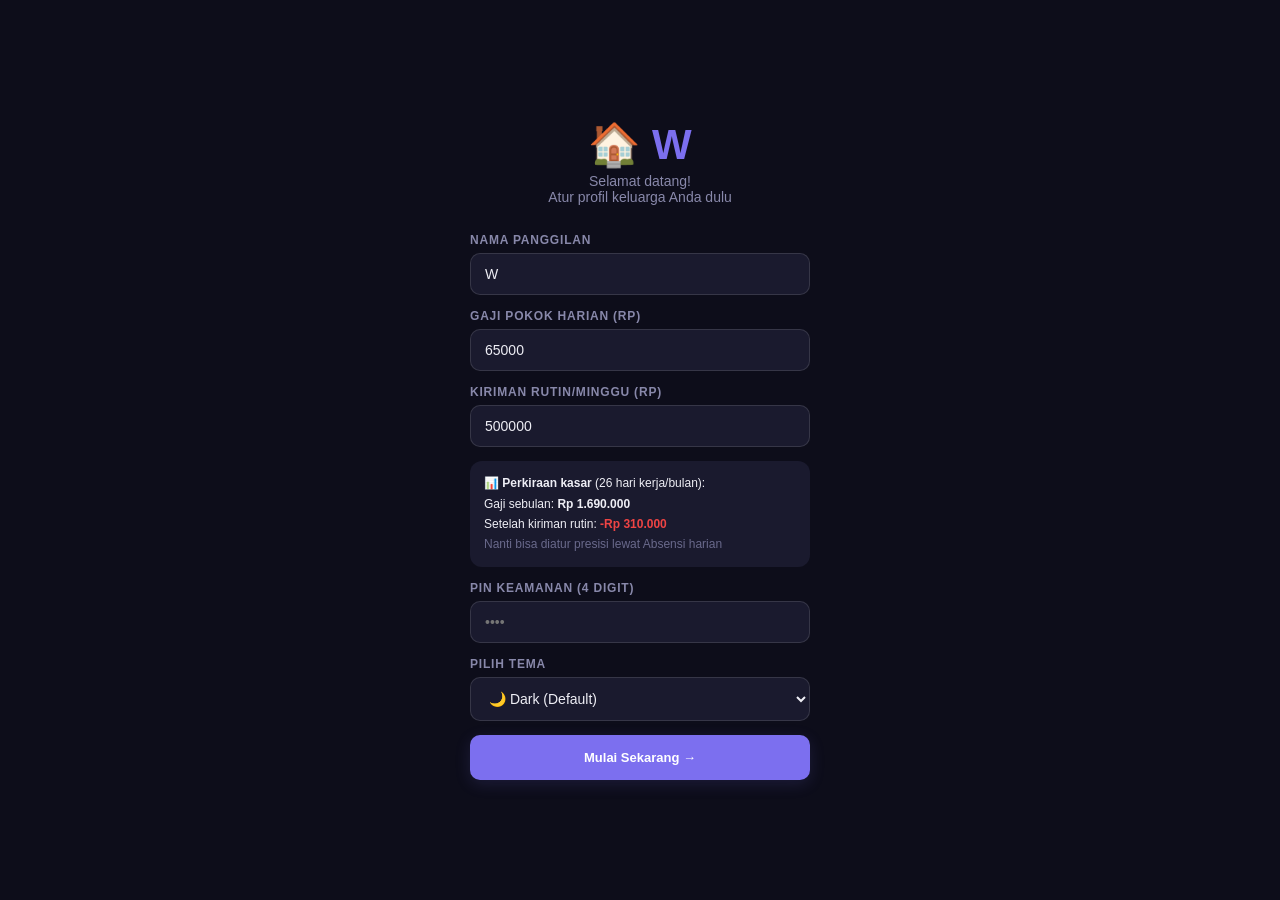
==== app_production.html @ a05a05c9 "Add files via upload" ====
<!DOCTYPE html>
<html lang="id">
<head>
<meta charset="UTF-8">
<!--
  Content-Security-Policy sebagai lapisan pertahanan KEDUA di luar disiplin
  escapeHtml() -- kalau suatu saat ada satu titik render yang lolos dari
  lint escapeHtml (lihat build.js: lintUnescapedUserField/-Concat), CSP ini
  jadi jaring pengaman: browser akan MENOLAK menjalankan/memuat apa pun yang
  tidak masuk allowlist di bawah, walau berhasil ke-inject ke DOM.

  PENTING -- kejujuran soal batas proteksi CSP ini (bukan CSP "ideal"):
  App ini masih banyak pakai inline event-handler attribute (onclick=,
  onchange=, oninput=, dst -- 100+ titik di index.html) dan satu jalur
  `new Function(...)` di features-helpers-global-security.js (fallback
  data-onclick lama). Supaya CSP ini TIDAK langsung mematikan seluruh UI,
  script-src di bawah terpaksa masih pakai 'unsafe-inline' & 'unsafe-eval'.
  Konsekuensinya: CSP ini TIDAK memblokir payload injeksi gaya
  `<img onerror="...">` atau `<svg onload="...">` yang nempel lewat celah
  innerHTML/outerHTML yang lolos dari lint escapeHtml -- kode di payload
  itu tetap akan jalan.
  Yang TETAP terlindungi walau 'unsafe-inline'/'unsafe-eval' masih ada:
    - Skrip/style dari domain asing yang TIDAK ada di allowlist connect-src/
      script-src (mis. attacker coba muat <script src="https://evil.com/x.js">
      atau exfiltrate data lewat fetch()/XHR ke domain asing) akan DITOLAK.
    - object-src 'none' menutup vektor lewat <object>/<embed>/Flash-style plugin.
    - base-uri 'self' & form-action 'self' mencegah base-tag hijacking &
      form dialihkan ke domain asing.
  Supaya proteksi ini bisa dinaikkan ke `script-src 'self'` penuh (tanpa
  unsafe-inline/unsafe-eval), 100+ inline handler di atas perlu dimigrasi
  dulu ke pola data-action (yang sudah dipakai sebagian besar tombol lain
  di app ini, lewat delegated listener di features-helpers-global-security.js)
  -- ini pekerjaan terpisah/lebih besar, belum dikerjakan di sini.

  Domain yang di-allowlist & alasannya:
    cdn.jsdelivr.net / cdnjs.cloudflare.com -> lazy-load eruda (debug console),
      tesseract.js (OCR), jsPDF (cetak PDF) lewat _loadScriptOnce().
    accounts.google.com -> Google Identity Services (login Google Drive/Sheets).
    api.anthropic.com, generativelanguage.googleapis.com -> panggilan AI
      (fitur AI Asisten, pakai API key milik user sendiri, disimpan lokal).
    www.googleapis.com, sheets.googleapis.com -> integrasi Google Drive & Sheets.
    data:/blob: di img-src & worker-src -> preview foto hasil scan (OCR),
      unduhan file (URL.createObjectURL), dan service worker PWA yang
      didaftarkan dari Blob (lihat setupPWA di features-sheets-pwa-selftest.js).

  Catatan teknis: meta tag CSP tidak mendukung arahan frame-ancestors/
  sandbox/report-uri (browser mengabaikannya kalau dikirim lewat meta,
  cuma berlaku kalau dikirim lewat HTTP response header) -- kalau nanti app
  ini dihosting di server sendiri, sebaiknya arahan ini juga dikirim lewat
  header `Content-Security-Policy` di response, bukan cuma meta tag di sini.
-->
<meta http-equiv="Content-Security-Policy" content="default-src 'self'; script-src 'self' 'unsafe-inline' 'unsafe-eval' https://cdn.jsdelivr.net https://cdnjs.cloudflare.com https://accounts.google.com; style-src 'self' 'unsafe-inline'; img-src 'self' data: blob:; connect-src 'self' https://api.anthropic.com https://generativelanguage.googleapis.com https://www.googleapis.com https://sheets.googleapis.com https://accounts.google.com; frame-src https://accounts.google.com; worker-src 'self' blob:; object-src 'none'; base-uri 'self'; form-action 'self'; manifest-src 'self';">
<meta name="viewport" content="width=device-width, initial-scale=1.0, maximum-scale=1.0, user-scalable=no, viewport-fit=cover">
<meta name="apple-mobile-web-app-capable" content="yes">
<title>Keluarga W</title>
<link rel="stylesheet" href="styles.css?v=244">
<script>
/* Debug console (Eruda) — aktifkan sekali lewat ?debug=1 di URL, nempel via localStorage.
   Matikan lagi lewat ?debug=0. Tidak aktif buat user biasa. */
(function(){
try{
var params=new URLSearchParams(location.search);
if(params.get('debug')==='1') localStorage.setItem('kw_debug_console','1');
if(params.get('debug')==='0') localStorage.removeItem('kw_debug_console');
if(localStorage.getItem('kw_debug_console')==='1'){
var s=document.createElement('script');
s.src='https://cdn.jsdelivr.net/npm/eruda';
s.onload=function(){ try{ eruda.init(); }catch(e){} };
(document.head||document.documentElement).appendChild(s);
}
}catch(e){}
})();
</script>
<script>
window._loadedScripts=window._loadedScripts||{};
function _loadScriptOnce(src){
if(window._loadedScripts[src])return window._loadedScripts[src];
window._loadedScripts[src]=new Promise((resolve,reject)=>{
const s=document.createElement('script');
s.src=src;s.async=true;
s.onload=()=>resolve();
s.onerror=()=>{delete window._loadedScripts[src];reject(new Error('Gagal memuat '+src));};
document.head.appendChild(s);
});
return window._loadedScripts[src];
}
function ensureTesseract(){return _loadScriptOnce('https://cdn.jsdelivr.net/npm/tesseract.js@5.1.1/dist/tesseract.min.js');}
function ensureJsPDF(){return _loadScriptOnce('https://cdnjs.cloudflare.com/ajax/libs/jspdf/2.5.1/jspdf.umd.min.js');}
function ensureHtml2Canvas(){return _loadScriptOnce('https://cdnjs.cloudflare.com/ajax/libs/html2canvas/1.4.1/html2canvas.min.js');}
function ensureGoogleGSI(){return _loadScriptOnce('https://accounts.google.com/gsi/client');}
function ensureXLSX(){return _loadScriptOnce('https://cdnjs.cloudflare.com/ajax/libs/xlsx/0.18.5/xlsx.full.min.js');}
</script>
<script>
window.__moduleLoadFail=function(name){
try{
var b=document.createElement('div');
b.setAttribute('data-module-fail-banner','1');
b.style.cssText='position:fixed;top:0;left:0;right:0;z-index:99999;background:#c0392b;color:#fff;padding:10px 14px;font:600 13px/1.4 -apple-system,BlinkMacSystemFont,"Segoe UI",sans-serif;text-align:center;box-shadow:0 2px 8px rgba(0,0,0,.3);';
b.textContent='⚠️ File '+name+' gagal dimuat -- fitur aplikasi bisa error/blank. Cek koneksi internet lalu refresh, atau pastikan file '+name+' ada di hosting yang sama.';
var closeBtn=document.createElement('span');
closeBtn.textContent=' ✕';
closeBtn.style.cssText='cursor:pointer;margin-left:10px;font-weight:900;';
closeBtn.onclick=function(){b.remove();};
b.appendChild(closeBtn);
(document.body||document.documentElement).appendChild(b);
}catch(_e){ console.error('Gagal tampilkan banner error modul:',_e); }
};
</script>
<script src="app-bundle-a.min.js?v=244" onerror="window.__moduleLoadFail('app-bundle-a.min.js')"></script>
<script src="smoke-test.js?v=244" defer></script>
<link rel="manifest" id="pwaManifestLink" href="manifest.json">
</head>
<body data-theme="dark">

<!-- ONBOARDING -->
<!-- BUGFIX: dulu div ini TIDAK punya class u-dnone, jadi selalu kelihatan sebagai kondisi
     default begitu HTML di-paint browser -- utk user LAMA (sudah onboarding & punya PIN),
     ini bikin layar Onboarding sempat "kekilat"/tampak numpuk bareng layar PIN selama proses
     init() (termasuk baca data tersimpan) berjalan, sebelum akhirnya disembunyikan &
     showPinScreen() dipanggil. Sekarang disembunyikan by default (sama seperti #pinScreen),
     & baru dimunculkan secara eksplisit oleh init() KHUSUS utk user baru yang memang belum
     pernah setup (lihat pemanggilan classList.remove('u-dnone') di init()). -->
<div class="onboard u-dnone" id="onboard">
  <div class="onboard-logo">🏠 W</div>
  <div class="onboard-sub">Selamat datang!<br>Atur profil keluarga Anda dulu</div>
  <div class="u-w100" style="max-width:340px">
    <div class="fg"><label class="fl">Nama Panggilan</label><input class="fi" id="ob_nama" placeholder="W" value="W"></div>
    <div class="fg"><label class="fl">Gaji Pokok Harian (Rp)</label><input class="fi" id="ob_gaji" type="number" placeholder="65000" value="65000" inputmode="numeric" oninput="updateOnboardPreview()"></div>
    <div class="fg"><label class="fl">Kiriman Rutin/Minggu (Rp)</label><input class="fi" id="ob_kirim" type="number" placeholder="500000" value="500000" inputmode="numeric" oninput="updateOnboardPreview()"></div>
    <div class="u-r12 u-fs12" id="obPreviewBox" style="background:var(--surface2);padding:12px 14px;margin:2px 0 14px;line-height:1.7"></div>
    <div class="fg"><label class="fl">PIN Keamanan (4 digit)</label><input class="fi" id="ob_pin" type="password" maxlength="4" placeholder="••••" inputmode="numeric"></div>
    <div class="fg"><label class="fl">Pilih Tema</label>
      <select class="fs" id="ob_tema">
        <option value="dark">🌙 Dark (Default)</option>
        <option value="ocean">🌊 Ocean</option>
        <option value="light">☀️ Light</option>
        <option value="stone">🤍 Stone</option>
        <option value="slate">⚫ Slate</option>
      </select>
    </div>
    <button class="btn btn-primary btn-full u-mt8" style="padding:15px" data-action="finishOnboard">Mulai Sekarang →</button>
  </div>
</div>

<!-- PIN -->
<div class="pin-screen u-dnone" id="pinScreen">
  <div class="u-fw700 u-cacc" style="font-family:'Space Grotesk',sans-serif;font-size:24px" id="pinScreenTitle">🏠 Keluarga W</div>
  <div class="u-t2 u-fs13 u-mt6">Masukkan PIN Anda</div>
  <div class="pin-dots"><div class="pin-dot" id="pd0"></div><div class="pin-dot" id="pd1"></div><div class="pin-dot" id="pd2"></div><div class="pin-dot" id="pd3"></div></div>
  <div class="u-fs12 u-mt6" id="pinLockMsg" style="color:#ef4444;min-height:16px"></div>
  <div class="pin-pad" id="pinPad">
    <div class="pin-key" data-action="pinPress" data-args='["1"]' aria-label="Angka 1" role="button">1</div><div class="pin-key" data-action="pinPress" data-args='["2"]' aria-label="Angka 2" role="button">2</div><div class="pin-key" data-action="pinPress" data-args='["3"]' aria-label="Angka 3" role="button">3</div>
    <div class="pin-key" data-action="pinPress" data-args='["4"]' aria-label="Angka 4" role="button">4</div><div class="pin-key" data-action="pinPress" data-args='["5"]' aria-label="Angka 5" role="button">5</div><div class="pin-key" data-action="pinPress" data-args='["6"]' aria-label="Angka 6" role="button">6</div>
    <div class="pin-key" data-action="pinPress" data-args='["7"]' aria-label="Angka 7" role="button">7</div><div class="pin-key" data-action="pinPress" data-args='["8"]' aria-label="Angka 8" role="button">8</div><div class="pin-key" data-action="pinPress" data-args='["9"]' aria-label="Angka 9" role="button">9</div>
    <div class="pin-key" style="opacity:0;pointer-events:none"></div><div class="pin-key" data-action="pinPress" data-args='["0"]' aria-label="Angka 0" role="button">0</div><div class="pin-key" data-action="pinBack" aria-label="Hapus angka" role="button">⌫</div>
  </div>
</div>

<div class="toast" id="toast"></div>

<div id="scrollRoot">
<!-- HEADER -->
<div class="header u-dnone" id="mainHeader">
  <div><div class="header-brand">Keluarga <span id="hNama">W</span></div><div class="header-sub" id="headerDate"></div></div>
  <div class="u-flexc8">
    <div class="header-badge" data-action="openGlobalSearch" aria-label="Buka pencarian" role="button">🔎</div>
    <div class="header-badge" id="backupBadge" data-action="runFullBackup">💾 Backup</div>
  </div>
</div>

<div id="mainApp" class="u-dnone">

<!-- DASHBOARD -->
<div class="page" id="page-dashboard">
  <div class="page-settings-btn">
    <div class="page-title">🏠 Beranda</div>
    <button class="qs-btn" data-action="openQS" data-args='["qsDashboard"]' aria-label="Buka menu cepat"><svg fill="none" stroke="currentColor" stroke-width="2" viewBox="0 0 24 24"><circle cx="12" cy="12" r="3"/><path d="M19.4 15a1.65 1.65 0 0 0 .33 1.82l.06.06a2 2 0 0 1-2.83 2.83l-.06-.06a1.65 1.65 0 0 0-1.82-.33 1.65 1.65 0 0 0-1 1.51V21a2 2 0 0 1-4 0v-.09A1.65 1.65 0 0 0 9 19.4a1.65 1.65 0 0 0-1.82.33l-.06.06a2 2 0 0 1-2.83-2.83l.06-.06A1.65 1.65 0 0 0 4.68 15a1.65 1.65 0 0 0-1.51-1H3a2 2 0 0 1 0-4h.09A1.65 1.65 0 0 0 4.6 9a1.65 1.65 0 0 0-.33-1.82l-.06-.06a2 2 0 0 1 2.83-2.83l.06.06A1.65 1.65 0 0 0 9 4.68a1.65 1.65 0 0 0 1-1.51V3a2 2 0 0 1 4 0v.09a1.65 1.65 0 0 0 1 1.51 1.65 1.65 0 0 0 1.82-.33l.06-.06a2 2 0 0 1 2.83 2.83l-.06.06A1.65 1.65 0 0 0 19.4 9a1.65 1.65 0 0 0 1.51 1H21a2 2 0 0 1 0 4h-.09a1.65 1.65 0 0 0-1.51 1z"/></svg> Aksi Cepat</button>
  </div>
  <div class="btn-row3 u-mt2">
    <button class="btn btn-income" data-action="openTxModal" data-args='["income"]' aria-label="Edit/Buka">+ Masuk</button>
    <button class="btn btn-expense" data-action="openTxModal" data-args='["expense"]' aria-label="Edit/Buka">- Keluar</button>
    <button class="btn btn-transfer" data-action="openTransferModal" aria-label="Edit/Buka">⇄ Transfer</button>
  </div>
  <div id="backupBanner" class="backup-banner hidden">
    <span style="font-size:20px">⚠️</span>
    <div class="u-flex1"><div class="u-fs12 u-fw700 u-cacc4">Belum backup!</div><div class="u-fs12t2">Terakhir: <span id="lastBackupDate">-</span></div></div>
    <button class="btn btn-sm u-cacc4 u-fs12" style="background:var(--accent4-soft);border:1px solid var(--accent4)" data-action="runFullBackup">Backup</button>
  </div>
  <div id="billBanner" class="bill-banner hidden">
    <span style="font-size:20px">🔔</span>
    <div class="u-flex1"><div class="u-fs12 u-fw700 u-cacc2" id="billBannerTitle">Tagihan jatuh tempo</div><div id="billBannerSub" class="u-fs12t2">-</div></div>
    <button class="btn btn-sm u-cacc2 u-fs12" style="background:var(--accent2-soft);border:1px solid var(--accent2)" data-onclick="showPage('settings',document.querySelector('[onclick*=settings]'))">Lihat</button>
  </div>
  <div class="card u-mb12 u-dnone u-pointer" id="dashBillCard" data-action="showPage" data-args='["keuangan", "$nav:1"]'>
    <div class="card-title">🔔 Tagihan & Cicilan <span class="u-flexc8"><span id="dashBillOverdueBadge" class="acc-chip u-dnone u-cacc2" style="border-color:var(--accent2)">Terlambat</span><span class="card-collapse-toggle" id="dashBillCard-chev" data-action="toggleCardCollapse" data-args='["dashBillCard","$event"]' aria-label="Buka/tutup bagian">▾</span></span></div>
    <div class="card-collapse-body" id="dashBillCard-cbody">
    <div class="grid3 u-mb10">
      <div class="stat-box"><div class="stat-label">Bulan Ini</div><div class="stat-val red" id="dashBillMonthTotal">Rp 0</div></div>
      <div class="stat-box"><div class="stat-label">Akan Jatuh Tempo</div><div class="stat-val orange" id="dashBillUpcomingCount">0</div></div>
      <div class="stat-box"><div class="stat-label">Sisa Cicilan</div><div class="stat-val purple" id="dashBillOutstanding">Rp 0</div></div>
    </div>
    <div id="dashBillMiniList"></div>
    </div>
  </div>
  <div class="card u-mb12 u-dnone" id="dashServisReminderCard"></div>
  <div class="card u-mb12 u-dnone" id="dashSewaKiosReminderCard"></div>
  <div class="card u-mb12 u-dnone" id="dashBackupReminderCard"></div>
  <div class="card u-mb12 u-dnone" id="dashDanaDaruratCard"></div>
  <div class="card u-mb12 u-dnone" id="cashflowForecastCard"></div>
  <div class="card u-mb12 u-dnone" id="timelineWCard"></div>
  <div class="card u-mb12 u-dnone u-pointer" id="dashBudgetMiniCard" data-action="showPage" data-args='["keuangan", "$nav:1"]'>
    <div class="card-title">📊 Anggaran Bulan Ini <span class="card-collapse-toggle" id="dashBudgetMiniCard-chev" data-action="toggleCardCollapse" data-args='["dashBudgetMiniCard","$event"]' aria-label="Buka/tutup bagian">▾</span></div>
    <div class="card-collapse-body" id="dashBudgetMiniCard-cbody">
    <div class="u-flex u-jcb u-aic u-mb6">
      <span class="u-fs12t2"><span id="dashBudgetUsed">Rp 0</span> / <span id="dashBudgetLimit">Rp 0</span></span>
      <span class="stat-val u-fs14" id="dashBudgetPct">0%</span>
    </div>
    <div class="budget-bar-track" style="height:8px"><div class="budget-bar-fill" id="dashBudgetBar" style="width:0%"></div></div>
    </div>
  </div>
  <div class="card u-mb12 u-dnone u-pointer" id="dashEduFundMiniCard" data-action="showPage" data-args='["settings", "$nav:6"]'>
    <div class="card-title">🎓 Dana Pendidikan <span class="card-collapse-toggle" id="dashEduFundMiniCard-chev" data-action="toggleCardCollapse" data-args='["dashEduFundMiniCard","$event"]' aria-label="Buka/tutup bagian">▾</span></div>
    <div class="card-collapse-body" id="dashEduFundMiniCard-cbody">
    <div class="u-flex u-jcb u-aic u-mb6">
      <span class="u-fs12t2"><span id="dashEduFundTerkumpul">Rp 0</span> / <span id="dashEduFundTarget">Rp 0</span></span>
      <span class="stat-val u-fs14" id="dashEduFundPct">0%</span>
    </div>
    <div class="budget-bar-track" style="height:8px"><div class="budget-bar-fill" id="dashEduFundBar" style="width:0%"></div></div>
    <div class="u-fs11 u-t2 u-mt8" id="dashEduFundSub"></div>
    </div>
  </div>
  <div class="card u-mb12 u-dnone u-pointer" id="dashZakatMiniCard" data-action="showPage" data-args='["pajak", "$nav:5"]'>
    <div class="card-title">🕌 Zakat Penghasilan Bulan Ini <span class="card-collapse-toggle" id="dashZakatMiniCard-chev" data-action="toggleCardCollapse" data-args='["dashZakatMiniCard","$event"]' aria-label="Buka/tutup bagian">▾</span></div>
    <div class="card-collapse-body" id="dashZakatMiniCard-cbody">
    <div class="u-flex u-jcb u-aic">
      <span id="dashZakatStatus" class="u-fs12t2">Menghitung...</span>
      <span class="stat-val orange u-fs16" id="dashZakatJumlah">Rp 0</span>
    </div>
    </div>
  </div>
  <div class="grid2">
    <div class="stat-box clickable" data-action="showFilteredTx" data-args='["dashboard", "income", "\ud83d\udc9a Pemasukan Bulan Ini"]'><div class="stat-label">💚 Pemasukan</div><div class="stat-val green" id="dIncome">Rp 0</div></div>
    <div class="stat-box clickable" data-action="showFilteredTx" data-args='["dashboard", "expense", "\ud83d\udd34 Pengeluaran Bulan Ini"]'><div class="stat-label">🔴 Pengeluaran</div><div class="stat-val red" id="dExpense">Rp 0</div></div>
    <div class="stat-box clickable" data-action="showFilteredTx" data-args='["dashboard", "all", "\ud83d\udcb0 Saldo Bersih Bulan Ini"]'><div class="stat-label">💰 Saldo Bersih</div><div class="stat-val purple" id="dBalance">Rp 0</div></div>
    <div class="stat-box clickable" data-action="goToList" data-args='["shopList", "shop", 2, "riwayat"]'><div class="stat-label">🪨 Untung Shop</div><div class="stat-val orange" id="dShop">Rp 0</div></div>
  </div>
  <div class="card u-mb12 u-pointer" id="dashLaporanMiniCard" data-onclick="showPage('keuangan',document.querySelectorAll('.nav-item')[1]);setKeuanganTab('laporan',document.querySelectorAll('#page-keuangan .cn-tab')[1])">
    <div class="card-title">📊 Ringkasan Laporan Bulan Ini <span class="u-flexc8"><span class="u-fw400 u-fs12 u-cacc" style="text-transform:none;letter-spacing:0">Lihat Detail →</span><span class="card-collapse-toggle" id="dashLaporanMiniCard-chev" data-action="toggleCardCollapse" data-args='["dashLaporanMiniCard","$event"]' aria-label="Buka/tutup bagian">▾</span></span></div>
    <div class="card-collapse-body" id="dashLaporanMiniCard-cbody">
    <div class="u-fs12 u-t2 u-mb10" id="dashLapTrend"></div>
    <div id="dashLapKatMini"></div>
    </div>
  </div>
  <div class="card">
    <div class="card-title">🏦 Saldo Akun <span class="u-fw400 u-fs12 u-cacc u-pointer" style="text-transform:none;letter-spacing:0" data-action="showPage" data-args='["settings", "$nav:6"]'>Kelola →</span></div>
    <div id="dashAccList"></div>
    <div class="u-flex u-jcb u-aic u-mt10 divider-top">
      <span class="u-fs12t2">Total Saldo (akun aktif)</span>
      <span class="stat-val u-fs16" id="dashAccTotal">Rp 0</span>
    </div>
  </div>
  <div class="card"><div class="card-title">📋 Transaksi Terakhir</div><div id="recentTx"><div class="empty"><div class="empty-icon">💸</div><div class="empty-text">Belum ada transaksi</div><div class="u-mt10 u-flex u-gap8 u-jcc"><button class="btn btn-income btn-sm" data-action="openTxModal" data-args='["income"]'>+ Catat Pemasukan</button><button class="btn btn-expense btn-sm" data-action="openTxModal" data-args='["expense"]'>- Catat Pengeluaran</button></div></div></div></div>
  <div class="card u-dnone" id="siapPulangCard"></div>
  <div class="ldr-card" id="ldrCard" style="padding:14px 16px">
    <div class="u-flex u-aic u-jcb u-mb2">
      <div class="ldr-label u-mb0">✈️ Pulang ke Pekalongan</div>
      <div class="u-flex u-gap4" style="align-items:baseline"><span class="ldr-days" id="ldrNum" style="font-size:24px">?</span><span class="ldr-unit u-fs12" id="ldrUnit">hari</span></div>
    </div>
    <div class="ldr-sub u-mb8" id="ldrSub">Atur tanggal pulang berikutnya</div>
    <div class="ldr-bar"><div class="ldr-fill" id="ldrFill" style="width:0%"></div></div>
    <div class="ldr-meta"><span id="ldrCycle">Siklus 10 hari kerja</span><span id="ldrDate"></span></div>
    <details class="u-mt10">
      <summary class="u-fs12 u-cacc u-pointer" style="list-style:none">⚙️ Atur & bagikan jadwal</summary>
      <div class="fg" style="margin-top:var(--sp-6);margin-bottom:0">
        <label class="fl">Tanggal Pulang Berikutnya</label>
        <input type="date" class="fi" id="nextPulang" onchange="saveLDR()" style="font-size:var(--fs-body)">
      </div>
      <button class="wa-btn u-w100 u-jcc" style="margin-top:var(--sp-4)" data-action="shareLDRWA">💬 Kirim Jadwal Pulang ke WA</button>
    </details>
  </div>
</div>

<!-- KEUANGAN -->
<div class="page" id="page-keuangan">
  <div class="cn-tabs">
    <button class="cn-tab active" data-action="setKeuanganTab" data-args='["kelola", "$el"]'>💰 Kelola</button>
    <button class="cn-tab" data-action="setKeuanganTab" data-args='["laporan", "$el"]'>📊 Laporan</button>
  </div>

  <!-- KELOLA -->
  <div id="keuanganTab-kelola">
  <div class="page-settings-btn">
    <div class="month-nav u-flex1" style="margin-bottom:0">
      <button class="month-nav-btn" data-action="changeMonth" data-args='[-1]' aria-label="Sebelumnya">‹</button>
      <div class="month-nav-label" id="monthLabel"></div>
      <button class="month-nav-btn" data-action="changeMonth" data-args='[1]' aria-label="Berikutnya">›</button>
    </div>
    <button class="qs-btn" style="margin-left:10px" data-action="openQS" data-args='["qsKeuangan"]' aria-label="Buka menu cepat"><svg fill="none" stroke="currentColor" stroke-width="2" viewBox="0 0 24 24"><circle cx="12" cy="12" r="3"/><path d="M19.4 15a1.65 1.65 0 0 0 .33 1.82l.06.06a2 2 0 0 1-2.83 2.83l-.06-.06a1.65 1.65 0 0 0-1.82-.33 1.65 1.65 0 0 0-1 1.51V21a2 2 0 0 1-4 0v-.09A1.65 1.65 0 0 0 9 19.4a1.65 1.65 0 0 0-1.82.33l-.06.06a2 2 0 0 1-2.83-2.83l.06-.06A1.65 1.65 0 0 0 4.68 15a1.65 1.65 0 0 0-1.51-1H3a2 2 0 0 1 0-4h.09A1.65 1.65 0 0 0 4.6 9a1.65 1.65 0 0 0-.33-1.82l-.06-.06a2 2 0 0 1 2.83-2.83l.06.06A1.65 1.65 0 0 0 9 4.68a1.65 1.65 0 0 0 1-1.51V3a2 2 0 0 1 4 0v.09a1.65 1.65 0 0 0 1 1.51 1.65 1.65 0 0 0 1.82-.33l.06-.06a2 2 0 0 1 2.83 2.83l-.06.06A1.65 1.65 0 0 0 19.4 9a1.65 1.65 0 0 0 1.51 1H21a2 2 0 0 1 0 4h-.09a1.65 1.65 0 0 0-1.51 1z"/></svg></button>
  </div>
  <div class="grid2 u-mb8">
    <div class="stat-box clickable" data-action="showFilteredTx" data-args='["keuangan", "income", "\ud83d\udc9a Pemasukan"]'><div class="stat-label">💚 Pemasukan</div><div class="stat-val green" id="mIncome">Rp 0</div></div>
    <div class="stat-box clickable" data-action="showFilteredTx" data-args='["keuangan", "expense", "\ud83d\udd34 Pengeluaran"]'><div class="stat-label">🔴 Pengeluaran</div><div class="stat-val red" id="mExpense">Rp 0</div></div>
  </div>
  <div class="card u-mb12" style="margin-top:-4px;padding:12px 14px">
    <div class="u-flex u-jcb u-aic">
      <span class="u-fs12t2">Saldo bersih</span>
      <span class="stat-val u-pointer" id="mNet" style="font-size:20px" data-action="showFilteredTx" data-args='["keuangan", "all", "\ud83d\udcb0 Saldo Bersih"]' aria-label="Lihat detail transaksi Saldo Bersih">Rp 0</span>
    </div>
  </div>
  <div class="card u-mb12 u-dnone" id="keuAbsensiGajiCard" style="padding:12px 14px">
    <div class="u-flex u-jcb u-aic">
      <div>
        <div class="u-fs12t2">👷 Gaji minggu ini dari Absensi (<span id="keuAbsensiGajiCount">0</span> hari, belum dicatat)</div>
        <div class="stat-val green" style="font-size:18px;margin-top:2px" id="keuAbsensiGajiTotal">Rp 0</div>
      </div>
      <button class="btn btn-income btn-sm" data-action="openWeeklyResetManual">💰 Catat</button>
    </div>
  </div>
  <div class="card u-mb12">
    <div class="card-title">📊 Anggaran
      <div class="u-flex u-gap6 u-aic">
        <button class="card-setting-btn" id="budgetTabSettingsBtn" data-action="openBudgetSettings" title="Pengaturan anggaran" aria-label="Pengaturan anggaran">⚙️ Atur</button>
        <button class="card-setting-btn" id="budgetTabAddBtn" data-action="openBudgetModal" data-args='[null]' title="Tambah anggaran" aria-label="Tambah anggaran">＋ Tambah</button>
        <span class="card-collapse-toggle" id="keuBudgetCard-chev" data-action="toggleCardCollapse" data-args='["keuBudgetCard","$event"]' aria-label="Buka/tutup bagian">▾</span>
      </div>
    </div>
    <div class="card-collapse-body" id="keuBudgetCard-cbody">
    <div class="budget-tabbar u-flex u-gap6" style="margin-bottom:14px;background:var(--surface2);border-radius:var(--r-md);padding:3px">
      <button type="button" class="budget-tab-btn active u-flex1 u-fs12 u-fw700 u-r8 u-pointer u-t2" data-tab="list" data-action="BudgetTabs.switchTo" data-args='["list"]' style="border:none;background:none;padding:8px 6px">📊 Bulan Ini</button>
      <button type="button" class="budget-tab-btn u-flex1 u-fs12 u-fw700 u-r8 u-pointer u-t2" data-tab="reko" data-action="BudgetTabs.switchTo" data-args='["reko"]' style="border:none;background:none;padding:8px 6px">🎯 Rekomendasi Otomatis</button>
    </div>
    <div id="budgetTabPane-list">
    <div id="budgetSummary" class="u-dnone">
      <div class="budget-summary-grid">
        <div class="budget-sum-box"><div class="budget-sum-val green" id="bTotalBudget">Rp 0</div><div class="budget-sum-lbl">Total Anggaran</div></div>
        <div class="budget-sum-box clickable" data-action="showAllBudgetDrillDown"><div class="budget-sum-val red" id="bTotalUsed">Rp 0</div><div class="budget-sum-lbl">Terpakai</div></div>
        <div class="budget-sum-box"><div class="budget-sum-val u-cacc" id="bTotalSisa">Rp 0</div><div class="budget-sum-lbl">Sisa</div></div>
      </div>
      <div class="budget-bar-track u-mb4" style="height:10px">
        <div class="budget-bar-fill" id="bOverallBar" style="width:0%"></div>
      </div>
      <div class="budget-bar-label"><span id="bOverallPct">0% terpakai</span><span id="bOverallDays" class="u-t2"></span></div>
      <div class="hr-divider"></div>
    </div>
    <div id="budgetList"></div>
    </div>
    <div id="budgetTabPane-reko" class="u-dnone">
    <div class="u-hint10">Dihitung dari rata-rata transaksi asli kamu per kategori (BBM, Pulsa, Tagihan, dst) — bukan tebakan. Tinggal tap "Tetapkan" utk langsung bikin/update anggaran kategori itu.</div>
    <div class="u-flex u-gap8 u-fwrap u-mb8" id="brMonthChips">
      <button type="button" class="chip-btn" data-m="3" data-action="BudgetReko.setMonths" data-args='[3]'>3 Bulan Terakhir</button>
      <button type="button" class="chip-btn" data-m="6" data-action="BudgetReko.setMonths" data-args='[6]'>6 Bulan Terakhir</button>
    </div>
    <div class="u-flex u-gap8 u-fwrap u-mb12" id="brBufferChips">
      <button type="button" class="chip-btn" data-b="0" data-action="BudgetReko.setBuffer" data-args='[0]'>Pas Rata-rata</button>
      <button type="button" class="chip-btn" data-b="10" data-action="BudgetReko.setBuffer" data-args='[10]'>+10% Buffer</button>
      <button type="button" class="chip-btn" data-b="20" data-action="BudgetReko.setBuffer" data-args='[20]'>+20% Buffer</button>
    </div>
    <div id="budgetRekoResult"></div>
    </div>
    </div>
  </div>
  <div class="card u-mb12">
    <div class="card-title">🏖️ Dana Pensiun
      <div class="u-flex u-gap6 u-aic">
        <button class="card-setting-btn" data-action="Pensiun.openSettings" title="Atur Dana Pensiun" aria-label="Atur Dana Pensiun">⚙️ Atur</button>
        <span class="card-collapse-toggle" id="keuPensiunCard-chev" data-action="toggleCardCollapse" data-args='["keuPensiunCard","$event"]' aria-label="Buka/tutup bagian">▾</span>
      </div>
    </div>
    <div class="card-collapse-body" id="keuPensiunCard-cbody">
    <div class="u-hint10">Sinkron 2 arah dengan Keuangan: saldo & proyeksi dihitung otomatis dari akun & rata-rata transaksi asli kamu, dan kontribusi yang dicatat di sini langsung jadi transaksi nyata yang mempengaruhi saldo akun.</div>
    <div id="pensiunBody"></div>
    </div>
  </div>
  <div class="card u-mb12">
    <div class="card-title">🛠️ Proyek Renovasi
      <span class="u-flex u-gap6 u-aic">
        <button class="card-setting-btn" data-action="Renov.openProjectModal">＋ Proyek Baru</button>
        <span class="card-collapse-toggle" id="keuRenovCard-chev" data-action="toggleCardCollapse" data-args='["keuRenovCard","$event"]' aria-label="Buka/tutup bagian">▾</span>
      </span>
    </div>
    <div class="card-collapse-body" id="keuRenovCard-cbody">
    <div class="u-hint10">Kumpulkan biaya per-item (keran, keramik, ongkos tukang, dst) jadi 1 paket proyek. Sinkron 2 arah dgn Transaksi: tandai item "lunas" langsung bikin transaksi pengeluaran nyata (pengaruh ke saldo akun), dan hapus/edit transaksi itu di Keuangan otomatis mengubah status/harga item di sini juga.</div>
    <div class="u-flex u-gap6 u-fwrap u-mb12">
      <button class="card-setting-btn" data-action="Tukang.openModal">👷 Absensi Tukang</button>
      <button class="card-setting-btn" data-action="Tukang.openModal">🧮 Kalkulator Upah</button>
      <button class="card-setting-btn" data-onclick="RenovCalc.open(null)">📦 Kalkulator Material</button>
    </div>
    <div id="renovList"><div class="empty"><div class="empty-icon">🛠️</div><div class="empty-text">Belum ada proyek renovasi</div></div></div>
    </div>
  </div>
  <div class="card u-mb12">
    <div class="card-title">🏠 Sewa Kios
      <span class="u-flex u-gap6 u-aic">
        <button class="card-setting-btn" data-action="SewaKios.exportPDF" title="Export laporan sewa kios (PDF)" aria-label="Export laporan sewa kios (PDF)">🧾 Export</button>
        <button class="card-setting-btn" data-action="SewaKios.openUnitModal" aria-label="Edit">＋ Unit Baru</button>
        <span class="card-collapse-toggle" id="keuSewaKiosCard-chev" data-action="toggleCardCollapse" data-args='["keuSewaKiosCard","$event"]' aria-label="Buka/tutup bagian">▾</span>
      </span>
    </div>
    <div class="card-collapse-body" id="keuSewaKiosCard-cbody">
    <div class="u-hint10">Lacak hasil sewa kios pasca renovasi: status unit, pendapatan sewa yang tersambung ke Transaksi (sync 2 arah, sama seperti Proyek Renovasi), dan estimasi balik modal (ROI) dibanding biaya renovasinya.</div>
    <div id="sewaKiosList"><div class="empty"><div class="empty-icon">🏠</div><div class="empty-text">Belum ada unit kios</div></div></div>
    </div>
  </div>
  <div class="card u-mb12">
    <div class="card-title">🔔 Tagihan, Cicilan & Langganan
      <span class="u-flex u-gap6 u-aic">
        <button class="card-setting-btn" id="billFilterToggleBtn" data-action="toggleBillFilterPanel" title="Filter" aria-label="Filter">🔍 Filter</button>
        <button class="card-setting-btn" data-action="openBillCalendar" title="Lihat kalender" aria-label="Lihat kalender">📅 Kalender</button>
        <button class="card-setting-btn" data-action="openBillModal" title="Tambah tagihan" aria-label="Tambah tagihan">＋ Tambah</button>
        <span class="card-collapse-toggle" id="keuBillCard-chev" data-action="toggleCardCollapse" data-args='["keuBillCard","$event"]' aria-label="Buka/tutup bagian">▾</span>
      </span>
    </div>
    <div class="card-collapse-body" id="keuBillCard-cbody">
    <div class="grid3 u-mb10" id="keuBillStatGrid">
      <div class="stat-box"><div class="stat-label">Bulan Ini</div><div class="stat-val red" id="keuBillMonthTotal">Rp 0</div></div>
      <div class="stat-box"><div class="stat-label">Jatuh Tempo ≤7 Hari</div><div class="stat-val orange" id="keuBillSoonCount">0</div></div>
      <div class="stat-box"><div class="stat-label">Sisa Cicilan</div><div class="stat-val purple" id="keuBillOutstanding">Rp 0</div></div>
    </div>
    <div class="u-dnone u-mb6" id="billFilterPanel" style="padding-top:2px">
      <div class="u-gap8 u-mb6 u-grid2-nogap">
        <select class="fs" id="billFilterStatus" onchange="applyBillFilter()">
          <option value="all">Semua Status</option>
          <option value="aktif">Belum Dibayar (Aktif)</option>
          <option value="lunas">Sudah Lunas</option>
        </select>
        <select class="fs" id="billFilterKategori" onchange="applyBillFilter()">
          <option value="all">Semua Kategori</option>
        </select>
        <select class="fs" id="billFilterBulan" onchange="applyBillFilter()">
          <option value="all">Semua Bulan</option>
          <option value="0">Januari</option><option value="1">Februari</option><option value="2">Maret</option>
          <option value="3">April</option><option value="4">Mei</option><option value="5">Juni</option>
          <option value="6">Juli</option><option value="7">Agustus</option><option value="8">September</option>
          <option value="9">Oktober</option><option value="10">November</option><option value="11">Desember</option>
        </select>
        <select class="fs" id="billFilterTahun" onchange="applyBillFilter()">
          <option value="all">Semua Tahun</option>
        </select>
      </div>
      <div class="u-flex u-jcb u-aic u-mb2">
        <div id="billFilterCount" class="u-fs12t2"></div>
        <button id="billFilterResetBtn" class="card-setting-btn u-dnone" data-action="resetBillFilter">↺ Reset Filter</button>
      </div>
    </div>
    <div id="billListKeu"><div class="empty"><div class="empty-icon">🔔</div><div class="empty-text">Belum ada tagihan terjadwal</div></div></div>
    </div>
  </div>
  <div class="btn-row3">
    <button class="btn btn-income" data-action="openTxModal" data-args='["income"]' aria-label="Edit/Buka">+ Masuk</button>
    <button class="btn btn-expense" data-action="openTxModal" data-args='["expense"]' aria-label="Edit/Buka">- Keluar</button>
    <button class="btn btn-transfer" data-action="openTransferModal" aria-label="Edit/Buka">⇄ Transfer</button>
  </div>
  <button class="btn btn-ghost btn-full u-mb8" data-action="openGajiCalc">🧮 Kalkulator Gaji</button>
  <button class="btn btn-ghost btn-full u-mb12" data-action="openAbsensiModal" aria-label="Edit/Buka">📅 Absensi Harian</button>
  <div class="card">
    <div class="card-title">📋 Semua Transaksi <span class="u-flex u-gap6 u-aic"><button class="card-setting-btn" id="kfToggleBtn" data-action="toggleKeuFilter">🔍 Filter</button><button class="card-setting-btn" data-action="openQS" data-args='["qsKeuangan"]'>⚙️ Atur</button><span class="card-collapse-toggle" id="keuAllTxCard-chev" data-action="toggleCardCollapse" data-args='["keuAllTxCard","$event"]' aria-label="Buka/tutup bagian">▾</span></span></div>
    <div class="card-collapse-body" id="keuAllTxCard-cbody">
    <div class="filter-scroll u-mb10" id="txListPeriodeChips">
      <button class="chip-btn" data-action="setTxListPeriode" data-args='["hari", "$el"]'>Hari Ini</button>
      <button class="chip-btn" data-action="setTxListPeriode" data-args='["minggu", "$el"]'>Minggu Ini</button>
      <button class="chip-btn active" data-action="setTxListPeriode" data-args='["bulan", "$el"]'>Bulan Ini</button>
      <button class="chip-btn" data-action="setTxListPeriode" data-args='["tahun", "$el"]'>Tahun Ini</button>
      <button class="chip-btn" data-action="setTxListPeriode" data-args='["selamanya", "$el"]'>Selamanya</button>
      <button class="chip-btn" data-action="setTxListPeriode" data-args='["custom", "$el"]'>Custom</button>
    </div>
    <div class="u-dnone u-mb10" id="txListCustomRange">
      <div class="u-grid2">
        <div><label class="fl">Dari</label><input type="date" class="fi" id="txListFrom" onchange="resetTxPageAndRender()"></div>
        <div><label class="fl">Sampai</label><input type="date" class="fi" id="txListTo" onchange="resetTxPageAndRender()"></div>
      </div>
    </div>
    <div class="u-dnone u-mb10 u-r10" id="keuFilterPanel" style="padding:10px;background:var(--surface2)">
      <div class="u-gap8 u-mb8 u-grid2-nogap">
        <div><label class="fl">Tipe</label><select class="fs" id="kfTipe" onchange="resetTxPageAndRender()"><option value="semua">Semua</option><option value="income">Pemasukan</option><option value="expense">Pengeluaran</option><option value="transfer">Transfer</option></select></div>
        <div><label class="fl">Kategori</label><select class="fs" id="kfKat" onchange="onKfKatChange()"><option value="semua">Semua</option></select></div>
      </div>
      <div class="u-gap8 u-mb8 u-grid2-nogap">
        <div><label class="fl">Sub Kategori</label><select class="fs" id="kfSub" onchange="resetTxPageAndRender()"><option value="semua">Semua</option></select></div>
        <div><label class="fl">Akun</label><select class="fs" id="kfAcc" onchange="resetTxPageAndRender()"><option value="semua">Semua Akun</option></select></div>
      </div>
      <div class="fg u-mb8"><label class="fl">Metode (Cicilan/Tagihan)</label><select class="fs" id="kfMethod" onchange="resetTxPageAndRender()">
        <option value="semua">Semua Metode</option>
        <option value="tunai">💵 Tunai</option>
        <option value="cicilan">💳 Cicilan</option>
        <option value="langganan">🔁 Langganan</option>
        <option value="tagihan">🧾 Tagihan</option>
      </select></div>
      <div class="u-tar"><span class="u-fs12 u-cacc u-pointer" data-action="resetKeuFilter">↺ Reset Filter</span></div>
    </div>
    <div class="fg u-mb10">
      <input type="text" class="fi" id="kfSearch" placeholder="🔎 Cari catatan/keterangan transaksi..." oninput="onKfSearchInput()">
    </div>
    <div id="allTx"><div class="empty"><div class="empty-icon">💸</div><div class="empty-text">Belum ada transaksi</div></div></div>
    <div class="u-dnone u-tac u-mt10" id="allTxLoadMoreWrap">
      <button class="btn btn-ghost" data-action="loadMoreTx">⬇️ Tampilkan lebih banyak</button>
    </div>
    </div>
  </div>

  <details class="card u-p0">
    <summary class="u-pointer u-flex u-aic u-jcb summary-toggle"><span class="card-title u-mb0">🏷️ Kelola Kategori & Subkategori</span></summary>
    <div class="summary-body-pad">
      <div class="filter-scroll u-mb8" id="catFilterChips">
        <button class="chip-btn active" data-action="filterCat" data-args='["semua", "$el"]'>Semua</button>
        <button class="chip-btn" data-action="filterCat" data-args='["income", "$el"]'>Pemasukan</button>
        <button class="chip-btn" data-action="filterCat" data-args='["expense", "$el"]'>Pengeluaran</button>
      </div>
      <div id="catList"></div>
      <div class="div"></div>
      <button class="btn btn-primary btn-full btn-sm" data-onclick="openCatModal(undefined, curCatFilter==='income'?'income':'expense')">+ Tambah Kategori</button>
    </div>
  </details>

  <details class="card u-p0">
    <summary class="u-pointer u-flex u-aic u-jcb summary-toggle"><span class="card-title u-mb0">📥 Import Data dari Aplikasi Lain</span></summary>
    <div class="summary-body-pad">
      <div class="filter-scroll u-mb12" id="importChips">
        <button class="chip-btn active" data-action="setImportType" data-args='["cashew", "$el"]'>Cashew</button>
        <button class="chip-btn" data-action="setImportType" data-args='["csv", "$el"]'>CSV Umum</button>
        <button class="chip-btn" data-action="setImportType" data-args='["money", "$el"]'>Money Manager</button>
        <button class="chip-btn" data-action="setImportType" data-args='["spendee", "$el"]'>Spendee</button>
      </div>
      <div class="u-r12 u-mb12" id="importGuide" style="background:var(--surface3);border:1px solid var(--border);padding:12px"></div>
      <label class="import-zone u-pointer" for="importFileInput">
        <div class="import-zone-icon">📂</div>
        <div class="import-zone-text">Tap untuk pilih file CSV/JSON</div>
      </label>
      <input class="u-abs" type="file" id="importFileInput" accept=".csv,.json,text/csv,application/json" style="width:1px;height:1px;opacity:0;overflow:hidden;pointer-events:none" onchange="handleImport(event)">
      <div id="importResult"></div>
    </div>
  </details>
  </div>

  <!-- LAPORAN -->
  <div id="keuanganTab-laporan" class="u-dnone">
  <div class="page-settings-btn">
    <div class="page-title">📊 Laporan</div>
    <button class="qs-btn" data-action="openQS" data-args='["qsLaporan"]' aria-label="Buka menu cepat"><svg fill="none" stroke="currentColor" stroke-width="2" viewBox="0 0 24 24"><circle cx="12" cy="12" r="3"/><path d="M19.4 15a1.65 1.65 0 0 0 .33 1.82l.06.06a2 2 0 0 1-2.83 2.83l-.06-.06a1.65 1.65 0 0 0-1.82-.33 1.65 1.65 0 0 0-1 1.51V21a2 2 0 0 1-4 0v-.09A1.65 1.65 0 0 0 9 19.4a1.65 1.65 0 0 0-1.82.33l-.06.06a2 2 0 0 1-2.83-2.83l.06-.06A1.65 1.65 0 0 0 4.68 15a1.65 1.65 0 0 0-1.51-1H3a2 2 0 0 1 0-4h.09A1.65 1.65 0 0 0 4.6 9a1.65 1.65 0 0 0-.33-1.82l-.06-.06a2 2 0 0 1 2.83-2.83l.06.06A1.65 1.65 0 0 0 9 4.68a1.65 1.65 0 0 0 1-1.51V3a2 2 0 0 1 4 0v.09a1.65 1.65 0 0 0 1 1.51 1.65 1.65 0 0 0 1.82-.33l.06-.06a2 2 0 0 1 2.83 2.83l-.06.06A1.65 1.65 0 0 0 19.4 9a1.65 1.65 0 0 0 1.51 1H21a2 2 0 0 1 0 4h-.09a1.65 1.65 0 0 0-1.51 1z"/></svg></button>
  </div>
  <div class="filter-scroll" id="periodeChips">
    <button class="chip-btn" data-action="setPeriode" data-args='["hari", "$el"]'>Hari Ini</button>
    <button class="chip-btn" data-action="setPeriode" data-args='["minggu", "$el"]'>Minggu Ini</button>
    <button class="chip-btn active" data-action="setPeriode" data-args='["bulan", "$el"]'>Bulan Ini</button>
    <button class="chip-btn" data-action="setPeriode" data-args='["tahun", "$el"]'>Tahun Ini</button>
    <button class="chip-btn" data-action="setPeriode" data-args='["selamanya", "$el"]'>Selamanya</button>
    <button class="chip-btn" data-action="setPeriode" data-args='["custom", "$el"]'>Custom</button>
  </div>
  <div class="u-dnone u-mb10" id="customRange">
    <div class="u-grid2">
      <div><label class="fl">Dari</label><input type="date" class="fi" id="fFrom" onchange="renderLaporan()"></div>
      <div><label class="fl">Sampai</label><input type="date" class="fi" id="fTo" onchange="renderLaporan()"></div>
    </div>
  </div>
  <div class="u-gap8 u-mb8 u-grid2-nogap">
    <div><label class="fl">Tipe</label><select class="fs" id="fTipe" onchange="renderLaporan()"><option value="semua">Semua</option><option value="income">Pemasukan</option><option value="expense">Pengeluaran</option></select></div>
    <div><label class="fl">Kategori</label><select class="fs" id="fKat" onchange="onFKatChange()"><option value="semua">Semua</option></select></div>
  </div>
  <div class="u-gap8 u-mb8 u-grid2-nogap">
    <div><label class="fl">Sub Kategori</label><select class="fs" id="fSub" onchange="renderLaporan()"><option value="semua">Semua</option></select></div>
    <div><label class="fl">Akun</label><select class="fs" id="fAcc" onchange="renderLaporan()"><option value="semua">Semua Akun</option></select></div>
  </div>
  <div class="fg u-mb8"><label class="fl">Metode (Cicilan/Tagihan)</label><select class="fs" id="fMethod" onchange="renderLaporan()">
    <option value="semua">Semua Metode</option>
    <option value="tunai">💵 Tunai</option>
    <option value="cicilan">💳 Cicilan</option>
    <option value="langganan">🔁 Langganan</option>
    <option value="tagihan">🧾 Tagihan</option>
  </select></div>
  <div class="u-flex u-jcb u-aic u-mb12"><span id="lapFilterCount" class="u-fs12t2"></span><span class="u-fs12 u-cacc u-pointer" data-action="resetLaporanFilter">↺ Reset Filter</span></div>
  <div class="card u-mb12">
    <div class="card-title">🏦 Saldo Akun <span class="u-flexc8"><span class="u-fw400 u-fs12 u-cacc u-pointer" style="text-transform:none;letter-spacing:0" data-action="showPage" data-args='["settings", "$nav:6"]'>Kelola →</span><span class="card-collapse-toggle" id="lapAccCard-chev" data-action="toggleCardCollapse" data-args='["lapAccCard","$event"]' aria-label="Buka/tutup bagian">▾</span></span></div>
    <div class="card-collapse-body" id="lapAccCard-cbody">
    <div id="lapAccList"></div>
    <div class="u-flex u-jcb u-aic u-mt10 divider-top">
      <span class="u-fs12t2">Total Saldo (akun aktif)</span>
      <span class="stat-val u-fs16 u-pointer" id="lapAccTotal" data-action="goToList" data-args='["lapAccList"]' aria-label="Lihat daftar akun & saldo">Rp 0</span>
    </div>
    </div>
  </div>
  <div class="grid3 u-mb8">
    <div class="stat-box clickable u-tac" style="padding:12px 8px" data-action="showFilteredTx" data-args='["laporan", "income", "\ud83d\udc9a Masuk"]'><div class="stat-val green u-fs14" id="lapIn">Rp 0</div><div class="stat-label">Masuk</div></div>
    <div class="stat-box clickable u-tac" style="padding:12px 8px" data-action="showFilteredTx" data-args='["laporan", "expense", "\ud83d\udd34 Keluar"]'><div class="stat-val red u-fs14" id="lapOut">Rp 0</div><div class="stat-label">Keluar</div></div>
    <div class="stat-box clickable u-tac" style="padding:12px 8px" data-action="showFilteredTx" data-args='["laporan", "all", "\ud83d\udcb0 Bersih"]'><div class="stat-val purple u-fs14" id="lapNet">Rp 0</div><div class="stat-label">Bersih</div></div>
  </div>
  <div class="card u-mb12" style="padding:12px 14px">
    <div class="u-flex u-jcb u-fs12 u-t2 u-pointer" data-action="goToList" data-args='["lapTx"]'><span>Jumlah transaksi</span><span class="u-ctext u-fw700" id="lapCount">0</span></div>
    <div class="u-flex u-jcb u-fs12 u-t2 u-pointer" style="margin-top:5px" data-action="goToList" data-args='["lapTx"]'><span>Rata-rata/transaksi</span><span class="u-ctext u-fw700" id="lapAvg">Rp 0</span></div>
  </div>
  <div class="card u-mb12">
    <div class="card-title">📊 Grafik 6 Bulan <span class="card-collapse-toggle" id="lapGrafikCard-chev" data-action="toggleCardCollapse" data-args='["lapGrafikCard","$event"]' aria-label="Buka/tutup bagian">▾</span></div>
    <div class="card-collapse-body" id="lapGrafikCard-cbody">
    <div class="grafik-bar-wrap" id="grafikBars"></div>
    <div class="u-flex u-mt8 u-fs12" style="gap:12px">
      <span class="u-flex u-aic u-gap4 u-t2"><span style="width:10px;height:10px;border-radius:2px;background:var(--accent3);display:inline-block"></span>Masuk</span>
      <span class="u-flex u-aic u-gap4 u-t2"><span style="width:10px;height:10px;border-radius:2px;background:var(--accent2);display:inline-block"></span>Keluar</span>
    </div>
    </div>
  </div>
  <div class="card u-mb12">
    <div class="card-title">📅 Proyeksi Arus Kas 30 Hari <span class="card-collapse-toggle" id="lapArusKasCard-chev" data-action="toggleCardCollapse" data-args='["lapArusKasCard","$event"]' aria-label="Buka/tutup bagian">▾</span></div>
    <div class="card-collapse-body" id="lapArusKasCard-cbody">
    <div class="u-hint10">Perkiraan kondisi kas 30 hari ke depan, dihitung dari rata-rata pemasukan/pengeluaran histori + tagihan/cicilan yang sudah dijadwalkan. Bukan jaminan, cuma perkiraan berbasis pola transaksi sejauh ini.</div>
    <div id="cfEmpty" class="empty u-dnone"><div class="empty-icon">📅</div><div class="empty-text">Belum ada data transaksi. Catat pemasukan & pengeluaran dulu supaya proyeksi arus kas bisa dihitung.</div></div>
    <div id="cfBody">
    <div class="grid2 u-mb10">
      <div class="stat-box"><div class="stat-label">Rata² Masuk/bulan</div><div class="stat-val green u-fs13" id="cfIncAvg">Rp 0</div></div>
      <div class="stat-box"><div class="stat-label">Rata² Keluar/bulan</div><div class="stat-val red u-fs13" id="cfExpAvg">Rp 0</div></div>
    </div>
    <div class="grid2 u-mb10">
      <div class="stat-box"><div class="stat-label">Tagihan Jatuh Tempo 30 Hari</div><div class="stat-val red u-fs13" id="cfBillsDue">Rp 0</div></div>
      <div class="stat-box"><div class="stat-label">Saldo Sekarang</div><div class="stat-val u-fs13" id="cfSaldoNow">Rp 0</div></div>
    </div>
    <div class="u-r12" style="padding:12px 14px;background:var(--surface2)">
      <div class="u-flex u-jcb u-aic"><span class="u-fs12t2">Proyeksi Saldo 30 Hari Lagi</span><span class="stat-val" id="cfProjected" style="font-size:17px">Rp 0</span></div>
      <div class="u-fs11 u-ctext3 u-mt4" id="cfNote"></div>
    </div>
    <div class="u-mt10" id="cfBillList"></div>
    </div>
    </div>
  </div>
  <div class="card u-mb12"><div class="card-title">📂 Per Kategori <span class="card-collapse-toggle" id="lapKatCard-chev" data-action="toggleCardCollapse" data-args='["lapKatCard","$event"]' aria-label="Buka/tutup bagian">▾</span></div><div class="card-collapse-body" id="lapKatCard-cbody"><div id="lapKat"><div class="empty"><div class="empty-icon">📊</div><div class="empty-text">Belum ada data</div></div></div></div></div>
  <div class="card u-mb12"><div class="card-title">📋 Daftar Transaksi <span class="u-flexc8"><span class="u-t2 u-fw400 u-fs12" id="lapTxN"></span><span class="card-collapse-toggle" id="lapTxCard-chev" data-action="toggleCardCollapse" data-args='["lapTxCard","$event"]' aria-label="Buka/tutup bagian">▾</span></span></div><div class="card-collapse-body" id="lapTxCard-cbody"><div id="lapTx"><div class="empty"><div class="empty-icon">💸</div><div class="empty-text">Tidak ada transaksi</div></div></div></div></div>
  <div class="card"><div class="card-title">💾 Export</div>
    <div class="export-row"><button class="export-half" data-action="exportCSV">📄 CSV</button><button class="export-half" data-action="exportJSON">📦 JSON</button></div>
    <div class="export-row u-mt8"><button class="export-half" data-action="exportLaporanPDF">🧾 PDF</button><button class="export-half" data-action="exportLaporanImage">🖼️ Gambar</button></div>
  </div>
  </div>
</div>

<!-- SHOP -->
<div class="page" id="page-shop">
  <div class="page-settings-btn">
    <div class="page-title">🪨 Bisnis Shop</div>
    <button class="qs-btn" data-action="openQS" data-args='["qsShop"]' aria-label="Buka menu cepat"><svg fill="none" stroke="currentColor" stroke-width="2" viewBox="0 0 24 24"><circle cx="12" cy="12" r="3"/><path d="M19.4 15a1.65 1.65 0 0 0 .33 1.82l.06.06a2 2 0 0 1-2.83 2.83l-.06-.06a1.65 1.65 0 0 0-1.82-.33 1.65 1.65 0 0 0-1 1.51V21a2 2 0 0 1-4 0v-.09A1.65 1.65 0 0 0 9 19.4a1.65 1.65 0 0 0-1.82.33l-.06.06a2 2 0 0 1-2.83-2.83l.06-.06A1.65 1.65 0 0 0 4.68 15a1.65 1.65 0 0 0-1.51-1H3a2 2 0 0 1 0-4h.09A1.65 1.65 0 0 0 4.6 9a1.65 1.65 0 0 0-.33-1.82l-.06-.06a2 2 0 0 1 2.83-2.83l.06.06A1.65 1.65 0 0 0 9 4.68a1.65 1.65 0 0 0 1-1.51V3a2 2 0 0 1 4 0v.09a1.65 1.65 0 0 0 1 1.51 1.65 1.65 0 0 0 1.82-.33l.06-.06a2 2 0 0 1 2.83 2.83l-.06.06A1.65 1.65 0 0 0 19.4 9a1.65 1.65 0 0 0 1.51 1H21a2 2 0 0 1 0 4h-.09a1.65 1.65 0 0 0-1.51 1z"/></svg> Atur</button>
  </div>
  <div class="shop-grid">
    <div class="shop-stat clickable" data-action="goToList" data-args='["shopList", null, null, "riwayat"]'><div class="shop-val" id="cTrip">0</div><div class="shop-lbl">Transaksi</div></div>
    <div class="shop-stat clickable" data-action="goToList" data-args='["shopList", null, null, "riwayat"]'><div class="shop-val u-fs14" id="cSet">Rp 0</div><div class="shop-lbl">Omzet</div></div>
    <div class="shop-stat clickable" data-action="goToList" data-args='["shopList", null, null, "riwayat"]'><div class="shop-val u-fs14" id="cUntung">Rp 0</div><div class="shop-lbl">Total Untung</div></div>
  </div>

  <div class="card" id="shopModalStokCard" style="margin-bottom:var(--sp-3)">
    <div class="u-flex" style="justify-content:space-between;align-items:center;gap:8px">
      <div>
        <div class="u-fs11 u-t2">💰 Modal Stok Tertanam</div>
        <div class="u-fs18" style="font-weight:700" id="cModalStok">Rp 0</div>
      </div>
      <div class="u-fs11 u-t2" style="text-align:right">
        Estimasi nilai jual semua stok<br><span id="cNilaiJualStok" style="font-weight:600">Rp 0</span>
      </div>
    </div>
  </div>

  <button class="btn btn-ghost btn-full btn-sm u-mb8" data-action="exportShopSemuaXLSX">📊 Export Semua Data Shop (Excel)</button>

  <div class="cn-tabs" style="overflow-x:auto;flex-wrap:nowrap;-webkit-overflow-scrolling:touch">
    <button class="cn-tab active tab-fixed-pad" data-action="setShopTab" data-args='["kasir", "$el"]'>🧠 Kasir AI</button>
    <button class="cn-tab tab-fixed-pad" data-action="setShopTab" data-args='["jual", "$el"]'>🛒 Manual</button>
    <button class="cn-tab tab-fixed-pad" data-action="setShopTab" data-args='["etalase", "$el"]'>📦 Etalase</button>
    <button class="cn-tab tab-fixed-pad" data-action="setShopTab" data-args='["produsen", "$el"]'>🏭 Produsen</button>
    <button class="cn-tab tab-fixed-pad" data-action="setShopTab" data-args='["riwayat", "$el"]'>📋 Riwayat</button>
    <button class="cn-tab tab-fixed-pad" data-action="setShopTab" data-args='["pelanggan", "$el"]'>👤 Pelanggan</button>
  </div>

  <!-- KASIR AI (baru, v127; redesign tampilan profesional di v196, kw196-kasir-pro-redesign) -->
  <div id="shopTab-kasir" class="kasir-wrap">
    <div class="kasir-toolbar">
      <div class="search-wrap u-mb10">
        <svg viewBox="0 0 24 24" fill="none" stroke="currentColor" stroke-width="2" style="position:absolute;left:13px;top:50%;transform:translateY(-50%);width:16px;height:16px;color:var(--text3)"><circle cx="11" cy="11" r="8"/><path d="m21 21-4.3-4.3"/></svg>
        <input class="fi" id="kasirSearch" style="padding-left:38px" placeholder="Cari produk..." oninput="Kasir.onSearch(this.value)" autocomplete="off">
      </div>
      <div class="u-flex u-gap8" style="align-items:center">
        <div class="u-flex u-gap8 u-flex1" id="kasirPriceToggle">
          <button type="button" class="chip-btn active u-flex1" data-action="Kasir.setPriceType" data-args='["jual", "$el"]'>Harga Jual</button>
          <button type="button" class="chip-btn u-flex1" data-action="Kasir.setPriceType" data-args='["reseller", "$el"]'>Harga Reseller</button>
        </div>
        <div class="u-flex u-gap6 kasir-view-toggle" id="kasirViewToggle">
          <button type="button" class="chip-btn active" data-view="grid" data-action="Kasir.setViewMode" data-args='["grid", "$el"]' title="Tampilan grid" aria-label="Tampilan grid">▦</button>
          <button type="button" class="chip-btn" data-view="list" data-action="Kasir.setViewMode" data-args='["list", "$el"]' title="Tampilan list ringkas" aria-label="Tampilan list ringkas">☰</button>
        </div>
      </div>
    </div>

    <div class="kasir-kat-chips" id="kasirKategoriChips" style="display:none"></div>

    <div class="kasir-grid" id="kasirGrid"></div>

    <div class="card u-mt12" id="kasirAiCard" style="display:none">
      <div class="card-title">🤖 Saran AI Kasir</div>
      <div id="kasirAiBody"></div>
    </div>

    <div class="kasir-cart-card u-mt12" id="kasirCheckoutSection">
      <div class="card-title" style="display:flex;justify-content:space-between;align-items:center">🛒 Keranjang <button type="button" class="card-setting-btn" data-action="Kasir.aiSuggest">🤖 Saran AI</button></div>
      <div id="kasirCartList" class="u-mb10"></div>

      <div class="kasir-cart-fields">
        <div class="u-grid2">
          <div class="fg"><label class="fl">Diskon (Rp)</label><input type="number" class="fi" id="kasirDiskon" placeholder="0" inputmode="numeric" oninput="Kasir.renderCart()"></div>
          <div class="fg"><label class="fl">Ongkos Kirim (Rp)</label><input type="number" class="fi" id="kasirOngkir" placeholder="0" inputmode="numeric" oninput="Kasir.renderCart()"></div>
        </div>
        <div class="fg"><label class="fl">Nama Pembeli (opsional)</label><input type="text" class="fi" id="kasirCustName" placeholder="Bu Rina" autocomplete="off"></div>
        <div class="fg"><label class="fl">No. HP (opsional)</label><input type="text" class="fi" id="kasirCustPhone" placeholder="08xx" autocomplete="off"></div>
        <div class="fg"><label class="fl">Uang Masuk ke Akun</label><select class="fs" id="kasirAcc"></select></div>
        <div class="fg u-mb0"><label class="fl">Catatan (opsional)</label><input type="text" class="fi" id="kasirNote" placeholder="Catatan tambahan..."></div>
      </div>

      <div class="kasir-receipt">
        <div class="kasir-receipt-row"><span>Subtotal</span><span id="kasirSubDisplay">Rp 0</span></div>
        <div class="kasir-receipt-row" id="kasirDiskonRow" style="display:none"><span>Diskon</span><span class="u-cacc2" id="kasirDiskonDisplay">− Rp 0</span></div>
        <div class="kasir-receipt-row" id="kasirOngkirRow" style="display:none"><span>Ongkos Kirim</span><span id="kasirOngkirDisplay">+ Rp 0</span></div>
        <div class="kasir-receipt-total">
          <span>Total Tagihan</span>
          <span id="kasirTotalDisplay">Rp 0</span>
        </div>
        <div id="kasirProfitDisplay" class="kasir-receipt-profit">Estimasi untung: Rp 0</div>
      </div>
      <button class="btn btn-primary btn-full u-p14" id="kasirCheckoutBtn" data-action="Kasir.checkout" disabled>✅ Bayar &amp; Simpan Transaksi</button>
      <div class="u-flex u-gap8 u-mt8">
        <button class="btn btn-ghost btn-full btn-sm" data-action="Kasir.shareReceipt">📤 Bagikan Struk</button>
        <button class="btn btn-ghost btn-full btn-sm" data-action="Kasir.reset">🗑 Kosongkan</button>
      </div>
    </div>

    <div class="kasir-floatbar" id="kasirFloatbar" data-action="Kasir.scrollToCheckout">
      <div class="kasir-floatbar-info">
        <span class="kasir-floatbar-count" id="kasirFloatCount">0 item</span>
        <span class="kasir-floatbar-total" id="kasirFloatTotal">Rp 0</span>
      </div>
      <span class="kasir-floatbar-cta">Bayar →</span>
    </div>
  </div>

  <!-- TRANSAKSI / JUAL (manual, cara lama — tetap ada sbg fallback) -->
  <div id="shopTab-jual" class="u-dnone">
    <button class="btn btn-primary btn-full" style="padding:14px;margin:12px 0" data-action="openOrderModal" aria-label="Edit/Buka">+ Transaksi Baru</button>
    <div class="card"><div class="card-title">⚡ Transaksi Terakhir</div><div id="shopRecentList"><div class="empty"><div class="empty-icon">🪨</div><div class="empty-text">Belum ada transaksi</div></div></div></div>
  </div>

  <!-- ETALASE -->
  <div id="shopTab-etalase" class="u-dnone">
    <button class="btn btn-primary btn-full" style="padding:14px;margin:12px 0" data-action="openProductModal" aria-label="Edit/Buka">+ Tambah Produk</button>
    <button class="btn btn-ghost btn-full btn-sm u-mb8" data-action="openImportKatalogModal">📋 Import Katalog & Harga</button>
    <button class="btn btn-ghost btn-full btn-sm u-mb8" data-action="exportShopEtalaseXLSX">📤 Export Excel (Etalase)</button>
    <button class="btn btn-ghost btn-full btn-sm u-mb8" data-action="openImportShopExcelModal" data-args='["etalase"]'>📥 Import Excel (Etalase)</button>
    <div class="u-fs12 u-t2 u-mb8">💡 Stok juga otomatis bertambah kalau kamu catat pengeluaran kategori "Bisnis" sub "Shop" di tab Keuangan — 2 arah, tetap sinkron.</div>
    <div class="card" id="priceRekoWidgetCard" style="display:none">
      <div class="card-title">🤖 Rekomendasi Harga Jual AI</div>
      <div class="u-fs12 u-t2 u-mb8">Estimasi cepat & gratis (rule-based, dari margin rata-rata produk sekategori + biaya transport BBM) — bukan hasil AI+web search. Tap 🔍 di produk yang ditandai buat verifikasi ke harga pasar sungguhan via AI.</div>
      <div id="priceRekoWidgetList"></div>
    </div>
    <div class="card" id="stockRekoWidgetCard" style="display:none">
      <div class="card-title">📦 Rekomendasi Restock AI</div>
      <div class="u-fs12 u-t2 u-mb8">Estimasi cepat & gratis (rule-based, dari kecepatan jual histori Penjualan Shop) — produk yang stoknya diperkirakan habis dalam ≤14 hari ditandai di sini, lengkap saran jumlah tambahan.</div>
      <div id="stockRekoWidgetList"></div>
    </div>
    <div class="card"><div class="card-title">📦 Etalase Produk</div><div id="productList" class="shop-product-grid"><div class="empty"><div class="empty-icon">📦</div><div class="empty-text">Belum ada produk</div></div></div></div>
  </div>

  <!-- PRODUSEN -->
  <div id="shopTab-produsen" class="u-dnone">
    <button class="btn btn-primary btn-full" style="padding:14px;margin:12px 0" data-action="openProdusenModal" aria-label="Edit/Buka">+ Tambah Produsen</button>
    <button class="btn btn-ghost btn-full btn-sm u-mb8" data-action="exportShopProdusenXLSX">📤 Export Excel (Produsen)</button>
    <button class="btn btn-ghost btn-full btn-sm u-mb8" data-action="openImportShopExcelModal" data-args='["produsen"]'>📥 Import Excel (Produsen)</button>
    <div class="u-fs12 u-t2 u-mb8">💡 Harga beli tiap produsen bisa beda-beda untuk produk yang sama. Atur harga per produsen lewat tombol "💰 Atur Harga".</div>
    <div class="card"><div class="card-title">🏭 Daftar Produsen / Supplier</div><div id="produsenList"><div class="empty"><div class="empty-icon">🏭</div><div class="empty-text">Belum ada produsen</div></div></div></div>
  </div>

  <!-- RIWAYAT -->
  <div id="shopTab-riwayat" class="u-dnone">
    <div class="filter-scroll u-mt12" id="shopPeriodeChips">
      <button class="chip-btn" data-action="setShopPeriode" data-args='["hari", "$el"]'>Harian</button>
      <button class="chip-btn" data-action="setShopPeriode" data-args='["minggu", "$el"]'>Mingguan</button>
      <button class="chip-btn" data-action="setShopPeriode" data-args='["bulan", "$el"]'>Bulanan</button>
      <button class="chip-btn" data-action="setShopPeriode" data-args='["tahun", "$el"]'>Tahunan</button>
      <button class="chip-btn active" data-action="setShopPeriode" data-args='["selamanya", "$el"]'>Selamanya</button>
      <button class="chip-btn" data-action="setShopPeriode" data-args='["custom", "$el"]'>Custom</button>
    </div>
    <div class="u-dnone u-mb10" id="shopCustomRange">
      <div class="u-grid2">
        <div><label class="fl">Dari</label><input type="date" class="fi" id="shopFrom" onchange="renderShop()"></div>
        <div><label class="fl">Sampai</label><input type="date" class="fi" id="shopTo" onchange="renderShop()"></div>
      </div>
    </div>
    <div class="card u-mt12">
      <div class="card-title">📈 Tren Penjualan 6 Bulan</div>
      <div class="grafik-bar-wrap" id="shopGrafikBars"></div>
      <div class="u-fs12 u-t2 u-mt6">Jumlah set terjual per bulan & estimasi margin keuntungan (%)</div>
    </div>
    <div class="card u-mt12"><div class="card-title">📋 Riwayat Transaksi <button class="card-setting-btn" data-action="exportShopRiwayatXLSX">📤 Excel</button><button class="card-setting-btn" data-action="openQS" data-args='["qsShop"]'>⚙️ Atur</button></div><div id="shopList"><div class="empty"><div class="empty-icon">🪨</div><div class="empty-text">Belum ada transaksi</div></div></div></div>
  </div>

  <!-- PELANGGAN -->
  <div id="shopTab-pelanggan" class="u-dnone">
    <div class="card u-mt12">
      <div class="card-title">👤 Daftar Pelanggan <button class="card-setting-btn" data-action="exportShopPelangganXLSX">📤 Excel</button></div>
      <div class="u-hint10">Pelanggan dengan 3x order atau lebih otomatis ditandai 🌟 Langganan. Tap untuk lihat riwayat harga per produk.</div>
      <div id="customerList"></div>
    </div>
  </div>
</div>

<!-- CAR NOTES -->
<div class="page" id="page-carnotes">
  <div class="page-settings-btn">
    <div class="page-title">🏍️ Car Notes</div>
    <button class="qs-btn" data-action="openQS" data-args='["qsCarnotes"]' aria-label="Buka menu cepat"><svg fill="none" stroke="currentColor" stroke-width="2" viewBox="0 0 24 24"><circle cx="12" cy="12" r="3"/><path d="M19.4 15a1.65 1.65 0 0 0 .33 1.82l.06.06a2 2 0 0 1-2.83 2.83l-.06-.06a1.65 1.65 0 0 0-1.82-.33 1.65 1.65 0 0 0-1 1.51V21a2 2 0 0 1-4 0v-.09A1.65 1.65 0 0 0 9 19.4a1.65 1.65 0 0 0-1.82.33l-.06.06a2 2 0 0 1-2.83-2.83l.06-.06A1.65 1.65 0 0 0 4.68 15a1.65 1.65 0 0 0-1.51-1H3a2 2 0 0 1 0-4h.09A1.65 1.65 0 0 0 4.6 9a1.65 1.65 0 0 0-.33-1.82l-.06-.06a2 2 0 0 1 2.83-2.83l.06.06A1.65 1.65 0 0 0 9 4.68a1.65 1.65 0 0 0 1-1.51V3a2 2 0 0 1 4 0v.09a1.65 1.65 0 0 0 1 1.51 1.65 1.65 0 0 0 1.82-.33l.06-.06a2 2 0 0 1 2.83 2.83l-.06.06A1.65 1.65 0 0 0 19.4 9a1.65 1.65 0 0 0 1.51 1H21a2 2 0 0 1 0 4h-.09a1.65 1.65 0 0 0-1.51 1z"/></svg></button>
  </div>
  <div class="vehicle-select" id="vehicleSelect"></div>
  <div class="card u-mb10 u-flex u-aic u-jcb" style="padding:12px 14px">
    <div><div class="u-fs12 u-t2 u-fw700" style="text-transform:uppercase;letter-spacing:0.6px">Odometer Saat Ini</div><div class="u-fw800 u-pointer" style="font-size:20px;user-select:none;-webkit-user-select:none" id="cnCurKm" data-action="startEditCurKm" title="Tap untuk edit langsung" aria-label="Edit odometer saat ini">0 km</div></div>
    <button class="btn btn-ghost btn-sm" data-action="openKmModal" aria-label="Edit/Buka">📏 Update KM</button>
  </div>
  <button class="btn btn-ghost btn-full btn-sm u-mb12" data-action="openVehicleModal" aria-label="Edit/Buka">+ Kelola Kendaraan</button>

  <div class="card u-mb12" id="vehSpecCard"></div>

  <div class="card u-mb12">
    <div class="card-title">🚦 Pajak Kendaraan &amp; SIM <span class="card-collapse-toggle" id="cnPajakSimCard-chev" data-action="toggleCardCollapse" data-args='["cnPajakSimCard","$event"]' aria-label="Buka/tutup bagian">▾</span></div>
    <div class="card-collapse-body" id="cnPajakSimCard-cbody">
    <div class="u-hint10">Pantau masa berlaku STNK Tahunan, ganti plat 5 Tahunan, dan SIM biar nggak kelewat jatuh tempo.</div>
    <div id="vehTaxList" class="u-mb10"></div>
    <div style="height:1px;background:var(--border);margin:10px 0"></div>
    <div class="u-flex u-aic u-jcb u-mb8">
      <span class="u-fs13 u-fw700">🪪 Masa Berlaku SIM</span>
      <button class="card-setting-btn" data-action="openSimModal" aria-label="Edit/Buka">＋ Tambah SIM</button>
    </div>
    <div id="simList"></div>
    </div>
  </div>

  <div class="filter-scroll" id="cnPeriodeChips">
    <button class="chip-btn" data-action="setCnPeriode" data-args='["hari", "$el"]'>Harian</button>
    <button class="chip-btn" data-action="setCnPeriode" data-args='["minggu", "$el"]'>Mingguan</button>
    <button class="chip-btn" data-action="setCnPeriode" data-args='["bulan", "$el"]'>Bulanan</button>
    <button class="chip-btn" data-action="setCnPeriode" data-args='["tahun", "$el"]'>Tahunan</button>
    <button class="chip-btn active" data-action="setCnPeriode" data-args='["selamanya", "$el"]'>Selamanya</button>
    <button class="chip-btn" data-action="setCnPeriode" data-args='["custom", "$el"]'>Custom</button>
  </div>
  <div class="u-dnone u-mb10" id="cnCustomRange">
    <div class="u-grid2">
      <div><label class="fl">Dari</label><input type="date" class="fi" id="cnFrom" onchange="renderCnTab()"></div>
      <div><label class="fl">Sampai</label><input type="date" class="fi" id="cnTo" onchange="renderCnTab()"></div>
    </div>
  </div>

  <div class="cn-tabs">
    <button class="cn-tab active" data-action="setCnTab" data-args='["bbm", "$el"]'>⛽ BBM</button>
    <button class="cn-tab" data-action="setCnTab" data-args='["servis", "$el"]'>🔧 Servis</button>
  </div>

  <!-- BBM TAB -->
  <div id="cnTab-bbm">
    <div class="bbm-stat-grid">
      <div class="bbm-stat clickable" data-action="goToList" data-args='["bbmList"]'><div class="bbm-val" id="bbmAvgKmL">0</div><div class="bbm-lbl">Rata² km/liter</div></div>
      <div class="bbm-stat clickable" data-action="goToList" data-args='["bbmList"]'><div class="bbm-val" id="bbmTotalL" style="font-size:15px">0 L</div><div class="bbm-lbl">Total liter</div></div>
      <div class="bbm-stat clickable" data-action="goToList" data-args='["bbmList"]'><div class="bbm-val u-fs13" id="bbmTotalCost">Rp 0</div><div class="bbm-lbl">Total biaya</div></div>
    </div>
    <div class="card u-mb12" id="bbmTrendCard"></div>
    <button class="btn btn-primary btn-full u-mb12" style="padding:14px" data-action="openBbmModal" aria-label="Edit/Buka">+ Catat Isi BBM</button>
    <div class="card"><div class="card-title">⛽ Riwayat Isi BBM <span class="card-collapse-toggle" id="cnBbmListCard-chev" data-action="toggleCardCollapse" data-args='["cnBbmListCard","$event"]' aria-label="Buka/tutup bagian">▾</span></div><div class="card-collapse-body" id="cnBbmListCard-cbody"><div id="bbmList"><div class="empty"><div class="empty-icon">⛽</div><div class="empty-text">Belum ada catatan BBM</div></div></div></div></div>
  </div>

  <!-- SERVIS TAB -->
  <div id="cnTab-servis" class="u-dnone">
    <div class="card u-mb12" id="servisReminderCard"></div>
    <div class="bbm-stat-grid">
      <div class="bbm-stat clickable" data-action="goToList" data-args='["servisList"]'><div class="bbm-val" id="servisCount" style="font-size:15px">0</div><div class="bbm-lbl">Jumlah Servis</div></div>
      <div class="bbm-stat clickable" data-action="goToList" data-args='["servisList"]'><div class="bbm-val u-fs13" id="servisTotalCost">Rp 0</div><div class="bbm-lbl">Total Biaya</div></div>
      <div class="bbm-stat clickable" data-action="goToList" data-args='["servisList"]'><div class="bbm-val u-fs13" id="servisLastKm">-</div><div class="bbm-lbl">KM Terakhir</div></div>
    </div>
    <button class="btn btn-primary btn-full u-mb12" style="padding:14px" data-action="openServisModal" aria-label="Edit/Buka">+ Catat Servis/Sparepart</button>
    <button class="btn btn-ghost btn-full btn-sm u-mb12" data-action="Torsi.open">🔩 Torsi Sparepart & Kalkulator Kunci</button>
    <div class="card"><div class="card-title">🔧 Riwayat Servis <span class="u-flexc8"><button class="card-setting-btn" data-action="openQS" data-args='["qsCarnotes"]'>⚙️ Atur</button><span class="card-collapse-toggle" id="cnServisListCard-chev" data-action="toggleCardCollapse" data-args='["cnServisListCard","$event"]' aria-label="Buka/tutup bagian">▾</span></span></div><div class="card-collapse-body" id="cnServisListCard-cbody"><div id="servisList"><div class="empty"><div class="empty-icon">🔧</div><div class="empty-text">Belum ada catatan servis</div></div></div></div></div>
    <details class="card u-p0">
      <summary class="u-pointer u-flex u-aic u-jcb summary-toggle"><span class="card-title u-mb0">🛠️ Kelola Kategori Sparepart & Interval Servis</span></summary>
      <div class="summary-body-pad">
        <div class="u-hint10">Daftar part wajib servis berlaku untuk semua kendaraan (sesuai rekomendasi umum buku servis motor matic). Bisa ditambah/diedit sesuai kebutuhan.</div>
        <div id="sparepartCatList"></div>
        <div class="div"></div>
        <button class="btn btn-primary btn-full btn-sm" data-action="openSparepartModal" aria-label="Edit/Buka">+ Tambah Kategori Sparepart</button>
      </div>
    </details>
    <details class="card u-p0" open id="cnStockDetails">
      <summary class="u-pointer u-flex u-aic u-jcb summary-toggle"><span class="card-title u-mb0">📦 Stok Sparepart</span></summary>
      <div class="summary-body-pad">
        <div class="u-hint10">Kelola stok fisik sparepart di gudang/bengkel. Setiap item bisa dikaitkan ke kategori servis di atas supaya kodenya konsisten. Stok di bawah minimum akan ditandai merah.</div>
        <div id="stockList"></div>
        <div class="div"></div>
        <button class="btn btn-primary btn-full btn-sm" data-action="openStockModal" aria-label="Edit/Buka">+ Tambah Stok Sparepart</button>
      </div>
    </details>
    <details class="card u-p0">
      <summary class="u-pointer u-flex u-aic u-jcb summary-toggle"><span class="card-title u-mb0">📥 Import Data BBM/Servis (CSV/Backup)</span></summary>
      <div class="summary-body-pad">
        <div class="u-hint10">Import riwayat BBM & servis dari file CSV, atau dari file backup JSON aplikasi ini. Kolom CSV: <b>tanggal, jenis (servis/bbm), keterangan, jumlah, liter, km, kendaraan</b> (kolom <b>kendaraan</b> opsional). Kalau kolom <b>jenis</b> diisi, sistem 100% akurat mengelompokkan ke BBM atau Servis sesuai nilainya; kalau kosong, sistem menebak otomatis dari kata kunci di keterangan (mis. "bensin/pertalite" → BBM, "oli/ganti/cvt" → Servis). Kalau file berisi riwayat campuran dari beberapa kendaraan, isi kolom <b>kendaraan</b> dengan nama yang cocok/mirip dengan nama kendaraan di app — baris yang cocok otomatis masuk ke kendaraan itu, sisanya (kolom kosong/tidak cocok) tetap masuk ke kendaraan yang dipilih di dropdown bawah.</div>
        <div class="fg u-mb10">
          <label class="fl">Data ini untuk kendaraan mana?</label>
          <select class="fs" id="carImportVehicle"></select>
        </div>
        <label class="import-zone u-pointer" for="carImportFileInput">
          <div class="import-zone-icon">📂</div>
          <div class="import-zone-text">Tap untuk pilih file CSV/JSON</div>
        </label>
        <input class="u-abs" type="file" id="carImportFileInput" accept=".csv,.json,text/csv,application/json" style="width:1px;height:1px;opacity:0;overflow:hidden;pointer-events:none" onchange="importCarData(event)">
        <div id="carImportResult"></div>
      </div>
    </details>
  </div>

</div>

<!-- PAJAK & ZAKAT -->
<div class="page" id="page-pajak">
  <div class="page-settings-btn">
    <div class="page-title">🕌 Pajak &amp; Zakat</div>
  </div>

  <div class="card u-mb12" style="padding:12px 14px;background:linear-gradient(135deg,var(--accent3-soft),var(--surface2));border:1px solid var(--accent3)">
    <div class="u-fs12 u-lh16 u-t2">ℹ️ Semua angka di halaman ini adalah <b>estimasi referensi</b> berbasis data transaksi Anda &amp; aturan yang berlaku umum tahun 2026 (UU HPP, PMK 101/2016, ketetapan nisab BAZNAS). Bukan pengganti konsultasi resmi ke <b>DJP (pajak.go.id)</b> atau <b>BAZNAS/lembaga zakat</b> terpercaya. Nilai nisab &amp; harga emas bisa berubah — cek &amp; sesuaikan berkala di ⚙️ Pengaturan Referensi.</div>
  </div>

  <div class="cn-tabs">
    <button class="cn-tab active" data-action="setPajakTab" data-args='["zakat", "$el"]'>🕌 Zakat</button>
    <button class="cn-tab" data-action="setPajakTab" data-args='["pajak", "$el"]'>🧾 Pajak (PPh 21)</button>
  </div>

  <!-- ZAKAT TAB -->
  <div id="pajakTab-zakat">

    <div class="card u-mb12" style="padding:12px 14px">
      <div class="card-title u-mb8">📊 Kekayaan Bersih <span class="card-collapse-toggle" id="pzKekayaanCard-chev" data-action="toggleCardCollapse" data-args='["pzKekayaanCard","$event"]' aria-label="Buka/tutup bagian">▾</span></div>
      <div class="card-collapse-body" id="pzKekayaanCard-cbody">
      <div class="grid3">
        <div class="stat-box clickable" data-action="showPage" data-args='["dashboard", "$nav:0"]'><div class="stat-label">Saldo Akun</div><div class="stat-val green u-fs13" id="kbSaldoAkun">Rp 0</div></div>
        <div class="stat-box clickable" data-action="goToList" data-args='["assetList", null]'><div class="stat-label">Total Aset</div><div class="stat-val u-fs13" id="kbTotalAset">Rp 0</div></div>
        <div class="stat-box"><div class="stat-label">Utang</div><div class="stat-val red u-fs13" id="kbUtang">Rp 0</div></div>
      </div>
      <div class="u-flex u-jcb u-aic u-mt10 divider-top">
        <span class="u-fs12t2">🤝 Piutang (akan diterima)</span>
        <span class="stat-val green u-fs14 u-pointer" id="kbPiutang" data-action="goToList" data-args='["piutangList", null]' aria-label="Lihat daftar piutang">Rp 0</span>
      </div>
      <div class="u-flex u-jcb u-aic u-mt10 divider-top">
        <span class="u-fs12t2">Kekayaan Bersih</span>
        <span class="stat-val purple u-fs18" id="kbNetWorth">Rp 0</span>
      </div>
      </div>
    </div>

    <div class="card u-mb12">
      <div class="card-title">📈 Histori Kekayaan &amp; Growth Rate Aktual <span class="u-flexc8"><span class="card-setting-btn u-pointer" data-action="saveWealthSnapshot" data-args='[true]'>📸 Catat Sekarang</span><span class="card-collapse-toggle" id="pzHistoriCard-chev" data-action="toggleCardCollapse" data-args='["pzHistoriCard","$event"]' aria-label="Buka/tutup bagian">▾</span></span></div>
      <div class="card-collapse-body" id="pzHistoriCard-cbody">
      <div class="u-hint10">Simpan snapshot Kekayaan Bersih dari waktu ke waktu supaya bisa dihitung <b>growth rate AKTUAL</b> (bukan cuma asumsi) — dipakai buat bandingkan sama Asumsi Return di kalkulator Kebebasan Finansial. 1 snapshot otomatis tercatat tiap bulan saat app dibuka; bisa juga catat manual kapan saja.</div>
      <div class="u-dnone u-mb10 u-bgaccsoft u-r10" id="wealthGrowthSummary" style="padding:10px 12px">
        <div class="u-fs11 u-t2">Growth Rate Aktual (CAGR)</div>
        <div class="stat-val purple u-fs18" id="wealthCAGR">-</div>
        <div class="u-fs11 u-ctext3 u-mt2 u-lh14" id="wealthCAGRNote"></div>
      </div>
      <div id="wealthSnapshotList"><div class="empty"><div class="empty-icon">📸</div><div class="empty-text">Belum ada snapshot kekayaan tercatat</div></div></div>
      </div>
    </div>

    <div class="card u-mb12">
      <div class="card-title">📋 Buku Aset <span class="u-flexc8"><span class="card-setting-btn u-pointer" data-action="openAssetModal">＋ Tambah Aset</span><span class="card-collapse-toggle" id="pzAsetCard-chev" data-action="toggleCardCollapse" data-args='["pzAsetCard","$event"]' aria-label="Buka/tutup bagian">▾</span></span></div>
      <div class="card-collapse-body" id="pzAsetCard-cbody">
      <div class="u-hint10">Catat tanah, rumah, kendaraan, emas, saham, reksadana, kripto, atau investasi lain di sini. Tandai "Hitung ke Zakat Maal" hanya untuk aset produktif/dagang (emas, deposito, saham, tanah investasi) — bukan rumah tinggal atau kendaraan pakai sehari-hari.</div>
      <div id="assetList"><div class="empty"><div class="empty-icon">📋</div><div class="empty-text">Belum ada aset tercatat</div></div></div>
      <div class="u-grid2 u-mb10">
        <button class="btn btn-ghost btn-sm" data-action="Aset.exportXLSX">⬇️ Export Aset (Excel)</button>
        <button class="btn btn-ghost btn-sm" data-onclick="document.getElementById('assetImportFile').click()">⬆️ Import Aset</button>
      </div>
      <input type="file" id="assetImportFile" accept=".xlsx,.xls" style="display:none" onchange="Aset.importXLSX(event)">
      <button class="btn btn-ghost btn-full btn-sm u-mb10" data-action="GoldImport.open">📋 Impor Nota Emas (Massal)</button>
      <button class="btn btn-ghost btn-full btn-sm u-mb10" data-action="GoldZakat.open">🕌 Analisa Emas & Zakat</button>
      <div class="fg u-mt10" style="margin-bottom:0"><label class="fl">Utang Lain-lain (belum tercatat di Buku Utang)</label><input type="text" inputmode="numeric" class="fi" id="zmUtang" placeholder="0" oninput="hitungZakatMaal()"></div>
      <div class="u-fs11 u-ctext3 u-mt4">💡 Untuk utang dengan nama pemberi pinjaman, bunga, & jatuh tempo yang jelas, catat di kartu 📕 Buku Utang di bawah supaya lebih rapi & bisa dipantau per-item.</div>
      </div>
    </div>

    <div class="card u-mb12">
      <div class="card-title">🧭 Rekomendasi Alokasi Aset <span class="card-collapse-toggle" id="pzAlokasiCard-chev" data-action="toggleCardCollapse" data-args='["pzAlokasiCard","$event"]' aria-label="Buka/tutup bagian">▾</span></div>
      <div class="card-collapse-body" id="pzAlokasiCard-cbody">
      <div class="u-hint10">Ilustrasi pembagian dana ke beberapa jenis instrumen berdasarkan profil risiko — <b>bukan rekomendasi produk/investasi personal</b>, cuma gambaran umum untuk bahan pertimbangan. Sesuaikan dgn kondisi, tujuan, dan toleransi risiko kamu sendiri.</div>
      <div class="fg u-mb10"><label class="fl">Dana yang Mau Dialokasikan (Rp)</label>
        <div class="amt-wrap">
          <input type="text" class="fi fi-calc-only" id="aaDana" placeholder="0" inputmode="decimal" oninput="AlokasiAset.onDanaInput()" onblur="evalAmtExpr('aaDana')">
          <button type="button" class="calc-trigger" data-action="openCalc" data-args='["aaDana"]' title="Buka kalkulator" aria-label="Buka kalkulator">🧮</button>
        </div>
        <div class="u-fs11 u-t2 u-mt4">Default terisi dari total saldo akun kamu saat ini — boleh diedit manual.</div>
      </div>
      <div class="u-flex u-gap8 u-fwrap u-mb12" id="aaRiskChips">
        <button type="button" class="chip-btn" data-action="AlokasiAset.setRisk" data-args='["konservatif", "$el"]'>🛡️ Konservatif</button>
        <button type="button" class="chip-btn" data-action="AlokasiAset.setRisk" data-args='["moderat", "$el"]'>⚖️ Moderat</button>
        <button type="button" class="chip-btn" data-action="AlokasiAset.setRisk" data-args='["agresif", "$el"]'>🚀 Agresif</button>
      </div>
      <div id="aaResult"></div>
      </div>
    </div>

    <div class="card u-mb12">
      <div class="card-title">🤝 Piutang <span class="u-flexc8"><span class="card-setting-btn u-pointer" data-action="openPiutangModal">＋ Tambah Piutang</span><span class="card-collapse-toggle" id="pzPiutangCard-chev" data-action="toggleCardCollapse" data-args='["pzPiutangCard","$event"]' aria-label="Buka/tutup bagian">▾</span></span></div>
      <div class="card-collapse-body" id="pzPiutangCard-cbody">
      <div class="u-hint10">Catat uang yang dipinjamkan ke orang lain di sini. Piutang yang diyakini akan kembali dihitung sebagai penambah Kekayaan Bersih & bisa diikutkan Zakat Maal. Tandai "Lunas" kalau sudah dibayar supaya tidak lagi dihitung.</div>
      <div id="piutangList"><div class="empty"><div class="empty-icon">🤝</div><div class="empty-text">Belum ada piutang tercatat</div></div></div>
      </div>
    </div>

    <div class="card u-mb12">
      <div class="card-title">📕 Buku Utang <span class="u-flexc8"><span class="card-setting-btn u-pointer" data-action="openDebtModal">＋ Tambah Utang</span><span class="card-collapse-toggle" id="pzUtangCard-chev" data-action="toggleCardCollapse" data-args='["pzUtangCard","$event"]' aria-label="Buka/tutup bagian">▾</span></span></div>
      <div class="card-collapse-body" id="pzUtangCard-cbody">
      <div class="u-hint10">Catat detail utang ke orang/bank/lembaga lain di sini (pinjaman pribadi, KTA, paylater, dll) — lengkap dgn bunga & cicilan per bulan kalau ada. Total utang belum lunas otomatis jadi pengurang Kekayaan Bersih & Zakat Maal. Tandai "Lunas" kalau sudah dibayar penuh. 🔄 Isi "Cicilan/Bulan" → otomatis muncul sebagai tagihan bulanan (kena reminder & Perkiraan Kas 30 Hari); tiap kali tagihan itu dibayar, sisa utang di sini ikut berkurang otomatis & auto-Lunas kalau sudah habis.</div>
      <div class="grid2 u-mb10">
        <div class="stat-box"><div class="stat-label">Total Sisa Utang</div><div class="stat-val red u-fs14" id="debtTotalVal">Rp 0</div></div>
        <div class="stat-box"><div class="stat-label">Cicilan/Bulan (semua utang)</div><div class="stat-val red u-fs14" id="debtCicilanVal">Rp 0</div></div>
      </div>
      <div id="debtList"><div class="empty"><div class="empty-icon">📕</div><div class="empty-text">Belum ada utang tercatat</div></div></div>
      </div>
    </div>

    <div class="card u-mb12">
      <div class="card-title">🎯 Strategi Pelunasan Utang <span class="card-collapse-toggle" id="pzDebtStratCard-chev" data-action="toggleCardCollapse" data-args='["pzDebtStratCard","$event"]' aria-label="Buka/tutup bagian">▾</span></div>
      <div class="card-collapse-body" id="pzDebtStratCard-cbody">
      <div class="u-hint10">Urutan mana yang sebaiknya dilunasi duluan, dihitung otomatis dari data 📕 Buku Utang di atas. <b>Avalanche</b> = bunga tertinggi dulu (paling hemat total bunga). <b>Snowball</b> = saldo terkecil dulu (lebih cepat "menang" secara psikologis, biar makin termotivasi).</div>
      <div class="u-flex u-gap8 u-fwrap u-mb12" id="dsMethodChips">
        <button type="button" class="chip-btn" data-action="setDebtStrategyMethod" data-args='["avalanche"]'>🏔️ Avalanche (hemat bunga)</button>
        <button type="button" class="chip-btn" data-action="setDebtStrategyMethod" data-args='["snowball"]'>⛄ Snowball (cepat menang)</button>
      </div>
      <div class="fg u-mb12">
        <label class="fl">Dana Ekstra per Bulan buat Nambah Cicilan (opsional)</label>
        <div class="amt-wrap">
          <input type="text" class="fi fi-calc-only" id="dsExtra" placeholder="0" inputmode="decimal" oninput="onDsExtraInput()" onblur="evalAmtExpr('dsExtra')">
          <button type="button" class="calc-trigger" data-action="openCalc" data-args='["dsExtra"]' title="Buka kalkulator" aria-label="Buka kalkulator">🧮</button>
        </div>
        <div class="u-fs11 u-t2 u-mt4">Kalau ada surplus kas bulanan yang mau dialihkan ke cicilan tambahan, isi di sini buat lihat simulasi seberapa cepat semua utang lunas (tetap bayar minimum semua utang dulu, sisanya diarahkan ke utang prioritas teratas).</div>
      </div>
      <div id="dsResult"></div>
      </div>
    </div>

    <div class="card u-mb12">
      <div class="card-title">💼 Zakat Penghasilan (Profesi) <span class="u-flexc8"><span class="card-setting-btn u-pointer" data-action="hitungZakatPenghasilan">🔄 Hitung dari Transaksi</span><span class="card-collapse-toggle" id="pzZakatPenghasilanCard-chev" data-action="toggleCardCollapse" data-args='["pzZakatPenghasilanCard","$event"]' aria-label="Buka/tutup bagian">▾</span></span></div>
      <div class="card-collapse-body" id="pzZakatPenghasilanCard-cbody">
      <div class="u-hint10">Dihitung otomatis dari total transaksi <b>Pemasukan</b> bulan berjalan. Kadar 2,5% jika penghasilan ≥ nisab bulanan.</div>
      <div class="grid2 u-mb10">
        <div class="stat-box clickable" data-action="showFilteredTx" data-args='["dashboard", "income", "\ud83d\udc9a Penghasilan Bulan Ini (dasar Zakat Penghasilan)"]'><div class="stat-label">Penghasilan Bulan Ini</div><div class="stat-val green" id="zpIncomeBulan">Rp 0</div></div>
        <div class="stat-box"><div class="stat-label" title="Nisab = batas minimal penghasilan bulanan yang mewajibkan zakat (setara 85 gram emas / 12 bulan)">Nisab / Bulan ℹ️</div><div class="stat-val" id="zpNisabBulan">Rp 0</div></div>
      </div>
      <div class="u-r12 u-mb10" id="zpStatusBox" style="padding:12px;background:var(--surface2)">
        <div class="u-flex u-jcb u-aic u-mb4"><span class="u-fs12t2">Status</span><span class="u-fw700 u-fs13" id="zpStatus">-</span></div>
        <div class="u-flex u-jcb u-aic"><span class="u-fs12t2">Zakat wajib dibayar (2,5%)</span><span id="zpJumlah" class="stat-val orange u-fs16">Rp 0</span></div>
      </div>
      <button class="btn btn-primary btn-full btn-sm" data-action="catatZakatDibayar" data-args='["penghasilan"]'>✅ Catat Sudah Bayar Bulan Ini</button>
      </div>
    </div>

    <div class="card u-mb12">
      <div class="card-title">💰 Zakat Maal (Harta &amp; Simpanan) <span class="card-collapse-toggle" id="pzZakatMaalCard-chev" data-action="toggleCardCollapse" data-args='["pzZakatMaalCard","$event"]' aria-label="Buka/tutup bagian">▾</span></div>
      <div class="card-collapse-body" id="pzZakatMaalCard-cbody">
      <div class="u-hint10">Dihitung dari Saldo Akun + Aset yang ditandai "Hitung ke Zakat Maal" di Buku Aset − Utang. Wajib jika totalnya mencapai nisab <b>85 gram emas</b> dan sudah mengendap 1 tahun (haul).</div>
      <div class="grid2 u-mb10">
        <div class="stat-box clickable" data-action="goToList" data-args='["assetList", null]'><div class="stat-label">Total Harta Zakatable</div><div class="stat-val" id="zmTotalHarta">Rp 0</div></div>
        <div class="stat-box"><div class="stat-label" title="Nisab = batas minimal harta yang mewajibkan zakat maal, setara harga 85 gram emas saat ini">Nisab (85gr emas) ℹ️</div><div class="stat-val" id="zmNisab">Rp 0</div></div>
      </div>
      <div class="u-r12 u-mb10" id="zmStatusBox" style="padding:12px;background:var(--surface2)">
        <div class="u-flex u-jcb u-aic u-mb4"><span class="u-fs12t2">Status</span><span class="u-fw700 u-fs13" id="zmStatus">-</span></div>
        <div class="u-flex u-jcb u-aic"><span class="u-fs12t2">Zakat maal (2,5%)</span><span id="zmJumlah" class="stat-val orange u-fs16">Rp 0</span></div>
      </div>
      <div class="u-fs12 u-t2 u-mb8" id="zmHaulInfo"></div>
      <button class="btn btn-ghost btn-full btn-sm" data-action="catatZakatDibayar" data-args='["maal"]'>✅ Catat Sudah Bayar &amp; Mulai Haul Baru</button>
      </div>
    </div>

    <div class="card u-mb12">
      <div class="card-title">🌙 Zakat Fitrah <span class="card-collapse-toggle" id="pzZakatFitrahCard-chev" data-action="toggleCardCollapse" data-args='["pzZakatFitrahCard","$event"]' aria-label="Buka/tutup bagian">▾</span></div>
      <div class="card-collapse-body" id="pzZakatFitrahCard-cbody">
      <div class="u-hint10">Referensi BAZNAS 2026: Rp37.500/jiwa (setara 2,5kg beras). Bisa beda tiap daerah — cek BAZNAS setempat.</div>
      <div class="fg u-mb10"><label class="fl">Jumlah Anggota Keluarga <span class="u-fw400 u-t2">(otomatis dari Profil Pribadi, bisa dikoreksi)</span></label><input type="number" class="fi" id="zfJiwa" value="1" min="1" oninput="hitungZakatFitrah()"></div>
      <div class="stat-box"><div class="stat-label">Total Zakat Fitrah Keluarga</div><div class="stat-val green" id="zfTotal">Rp 0</div></div>
      </div>
    </div>

    <div class="card"><div class="card-title">📜 Riwayat Pembayaran Zakat <span class="card-collapse-toggle" id="pzRiwayatZakatCard-chev" data-action="toggleCardCollapse" data-args='["pzRiwayatZakatCard","$event"]' aria-label="Buka/tutup bagian">▾</span></div><div class="card-collapse-body" id="pzRiwayatZakatCard-cbody"><div id="zakatLogList"><div class="empty"><div class="empty-icon">🕌</div><div class="empty-text">Belum ada riwayat</div></div></div></div></div>
  </div>

  <!-- PAJAK TAB -->
  <div id="pajakTab-pajak" class="u-dnone">
    <div class="card u-mb12 u-dnone" id="pajakRekomendasiCard">
      <div class="u-fs12 u-lh16" id="pajakRekomendasiText"></div>
    </div>
    <div class="card u-mb12">
      <div class="card-title">🧾 Estimasi PPh 21 (Orang Pribadi) <span class="card-collapse-toggle" id="pjPPh21Card-chev" data-action="toggleCardCollapse" data-args='["pjPPh21Card","$event"]' aria-label="Buka/tutup bagian">▾</span></div>
      <div class="card-collapse-body" id="pjPPh21Card-cbody">
      <div class="u-hint10">Estimasi tahunan pakai tarif progresif Pasal 17 UU HPP. Untuk potongan bulanan riil, kantor/pemberi kerja memakai skema TER (PP 58/2023) yang hasilnya bisa sedikit berbeda tiap bulan.</div>
      <div class="u-flex u-jcb u-aic u-fs12 u-r10 u-mb8" style="padding:8px 10px;background:var(--surface2)"><span class="u-t2">📅 Lapor SPT Tahunan (batas 31 Maret)</span><span id="pphSptBadge" class="u-fw700">-</span></div>
      <button class="btn btn-ghost btn-full btn-sm u-mb4" data-action="ikatSptTagihan">🔔 Ikat ke Tagihan</button>
      <div class="u-fs11 u-t2 u-mb10 u-lh15" id="sptBillStatus"></div>
      <div class="fg u-mb8"><label class="fl">Penghasilan Bruto / Bulan <span class="u-fw400 u-t2">(tersimpan otomatis)</span></label><input type="text" inputmode="numeric" class="fi" id="pphBruto" placeholder="0" oninput="hitungPPh21()"></div>
      <button class="btn btn-ghost btn-full btn-sm u-mb10" data-action="scanReceipt" data-args='["pphBruto", null, null]'>📷 Scan Bukti Potong (1721-A1)</button>
      <button class="btn btn-ghost btn-sm btn-full u-mb10" data-action="isiPPhDariTransaksi">🔄 Isi dari Rata-rata Pemasukan</button>
      <div class="fg u-mb8"><label class="fl">Status PTKP</label>
        <select class="fs" id="pphStatus" onchange="hitungPPh21()">
          <option value="TK0">TK/0 — Belum Kawin, 0 Tanggungan</option>
          <option value="TK1">TK/1 — Belum Kawin, 1 Tanggungan</option>
          <option value="TK2">TK/2 — Belum Kawin, 2 Tanggungan</option>
          <option value="TK3">TK/3 — Belum Kawin, 3 Tanggungan</option>
          <option value="K0">K/0 — Kawin, 0 Tanggungan</option>
          <option value="K1">K/1 — Kawin, 1 Tanggungan</option>
          <option value="K2">K/2 — Kawin, 2 Tanggungan</option>
          <option value="K3">K/3 — Kawin, 3 Tanggungan</option>
        </select>
      </div>
      <div class="fg u-mb10"><label class="fl">Iuran Pensiun/JHT Ditanggung Sendiri (opsional, /bulan) <span class="u-fw400 u-t2">(tersimpan otomatis)</span></label><input type="text" inputmode="numeric" class="fi" id="pphIuran" placeholder="0" oninput="hitungPPh21()"></div>

      <div class="hr-divider"></div>
      <div id="pphResultBox">
        <div class="u-flex u-jcb u-fs12 u-mb6"><span class="u-t2">Penghasilan Bruto Setahun</span><span id="pphBrutoSetahun" class="u-fw700">Rp 0</span></div>
        <div class="u-flex u-jcb u-fs12 u-mb6"><span class="u-t2">Biaya Jabatan (5%, maks 6jt/th)</span><span id="pphBiayaJabatan" class="u-fw700">Rp 0</span></div>
        <div class="u-flex u-jcb u-fs12 u-mb6"><span class="u-t2">Iuran Pensiun Setahun</span><span id="pphIuranSetahun" class="u-fw700">Rp 0</span></div>
        <div class="u-flex u-jcb u-fs12 u-mb6"><span class="u-t2">Penghasilan Neto Setahun</span><span id="pphNeto" class="u-fw700">Rp 0</span></div>
        <div class="u-flex u-jcb u-fs12 u-mb6"><span class="u-t2">PTKP (<span id="pphStatusLabel">TK/0</span>)</span><span id="pphPTKP" class="u-fw700">Rp 0</span></div>
        <div class="u-flex u-jcb u-fs13 u-mb10" style="padding-top:6px;border-top:1px solid var(--border)"><span class="u-ctext">Penghasilan Kena Pajak (PKP)</span><span class="u-fw800" id="pphPKP">Rp 0</span></div>
        <div class="u-fs11 u-t2 u-mb10 u-lh16" id="pphBracketDetail"></div>
        <div class="u-r12" style="padding:12px;background:var(--surface2)">
          <div class="u-flex u-jcb u-aic u-mb4"><span class="u-fs12t2">PPh 21 Terutang / Tahun</span><span id="pphSetahun" class="stat-val red u-fs16">Rp 0</span></div>
          <div class="u-flex u-jcb u-aic"><span class="u-fs12t2">≈ Per Bulan</span><span id="pphPerBulan" class="stat-val u-fs14">Rp 0</span></div>
        </div>
      </div>
      </div>
    </div>

    <div class="card u-mb12">
      <div class="card-title">🏛️ PBB (Pajak Bumi &amp; Bangunan) <span class="card-collapse-toggle" id="pjPBBCard-chev" data-action="toggleCardCollapse" data-args='["pjPBBCard","$event"]' aria-label="Buka/tutup bagian">▾</span></div>
      <div class="card-collapse-body" id="pjPBBCard-cbody">
      <div class="u-hint10">Dihitung dari <b>NJOP</b> (Nilai Jual Objek Pajak) tanah + bangunan, dikurangi <b>NJOPTKP</b>, dikali tarif PBB-P2. Sejak UU HKPD, tarif ditetapkan Pemda masing-masing (maks 0,5%) — cek Perda/SPPT setempat untuk angka pasti.</div>
      <div class="fg u-mb10">
        <label class="fl">Isi Otomatis dari Buku Aset (opsional)</label>
        <select class="fs" id="pbbAssetPick" onchange="pilihAsetPBB()">
          <option value="">— Pilih aset Tanah/Rumah —</option>
        </select>
      </div>
      <button class="btn btn-ghost btn-full btn-sm u-mb10" data-action="scanTanggalDariFoto" data-args='["pbbJatuhTempo"]'>📷 Scan Tanggal Jatuh Tempo (SPPT)</button>
      <div class="fg u-mb8"><label class="fl" title="NJOP = Nilai Jual Objek Pajak, dasar perhitungan PBB berdasarkan harga pasar tanah/bangunan versi pemerintah">NJOP Bumi (Tanah) ℹ️</label><input type="text" inputmode="numeric" class="fi" id="pbbNjopBumi" placeholder="0" oninput="hitungPBB()"></div>
      <div class="fg u-mb8"><label class="fl">NJOP Bangunan (opsional, kosongkan jika tanah kosong)</label><input type="text" inputmode="numeric" class="fi" id="pbbNjopBangunan" placeholder="0" oninput="hitungPBB()"></div>
      <div class="fg u-mb8"><label class="fl">NJOPTKP (Nilai Tidak Kena Pajak)</label><input type="text" inputmode="numeric" class="fi" id="pbbNjoptkp" placeholder="0" oninput="hitungPBB()"></div>
      <div class="fg u-mb10"><label class="fl">Tarif PBB-P2 (%, cek Perda daerah — umumnya 0,1%–0,5%)</label><input type="text" inputmode="decimal" class="fi" id="pbbTarif" placeholder="0.5" oninput="hitungPBB()"></div>
      <div class="hr-divider"></div>
      <div class="u-flex u-jcb u-fs12 u-mb6"><span class="u-t2">NJOP Total</span><span id="pbbNjopTotal" class="u-fw700">Rp 0</span></div>
      <div class="u-flex u-jcb u-fs13 u-mb10" style="padding-top:6px;border-top:1px solid var(--border)"><span class="u-ctext">NJOP Kena Pajak</span><span class="u-fw800" id="pbbNjopKenaPajak">Rp 0</span></div>
      <div class="u-r12" style="padding:12px;background:var(--surface2)">
        <div class="u-flex u-jcb u-aic"><span class="u-fs12t2">PBB Terutang / Tahun</span><span id="pbbTerutang" class="stat-val red u-fs16">Rp 0</span></div>
      </div>
      <div class="hr-divider"></div>
      <div class="fg u-mb10"><label class="fl">Tanggal Jatuh Tempo PBB (cek SPPT, umumnya sebelum akhir Agustus)</label><input type="date" class="fi" id="pbbJatuhTempo"></div>
      <button class="btn btn-primary btn-full btn-sm" data-action="ikatPBBTagihan">🔔 Ikat ke Tagihan Tahunan</button>
      <div class="u-fs11 u-t2 u-mt8 u-lh15" id="pbbBillStatus"></div>
      </div>
    </div>

    <details class="card u-p0">
      <summary class="u-pointer u-flex u-aic u-jcb summary-toggle"><span class="card-title u-mb0">📖 Tabel Referensi PTKP &amp; Tarif</span></summary>
      <div class="u-fs12 u-t2" style="padding:0 16px 16px;line-height:1.8">
        <b class="u-ctext">PTKP (PMK 101/2016)</b><br>
        TK/0: Rp54.000.000 · TK/1 &amp; K/0: Rp58.500.000<br>
        TK/2 &amp; K/1: Rp63.000.000 · TK/3 &amp; K/2: Rp67.500.000 · K/3: Rp72.000.000
        <div style="height:1px;background:var(--border);margin:10px 0"></div>
        <b class="u-ctext">Tarif Progresif Pasal 17 UU HPP</b><br>
        5% s.d. Rp60jt · 15% Rp60jt–Rp250jt · 25% Rp250jt–Rp500jt · 30% Rp500jt–Rp5M · 35% &gt;Rp5M
      </div>
    </details>

    <details class="card u-p0" id="umkmDetails">
      <summary class="u-pointer u-flex u-aic u-jcb summary-toggle"><span class="card-title u-mb0">🏪 Pajak Bisnis Shop (UMKM)</span></summary>
      <div class="summary-body-pad">
        <div class="u-fs12 u-t2 u-mb10 u-lh16">Untuk UMKM perorangan dengan omzet ≤ Rp4,8 M/tahun, tarif PPh Final UMKM adalah <b>0,5% dari omzet bruto per bulan</b> (PP 55/2022), berlaku maksimal 7 tahun sejak terdaftar.</div>
        <div class="stat-box u-mb8"><div class="stat-label">Omzet Shop Bulan Ini</div><div class="stat-val" id="umkmOmzet">Rp 0</div></div>
        <div class="stat-box"><div class="stat-label">Estimasi PPh Final (0,5%)</div><div class="stat-val orange" id="umkmPajak">Rp 0</div></div>
      </div>
    </details>
  </div>

  <details class="card u-p0">
    <summary class="u-pointer u-flex u-aic u-jcb summary-toggle"><span class="card-title u-mb0">⚙️ Pengaturan Referensi</span></summary>
    <div class="summary-body-pad">
      <div class="u-hint10">Nilai ini berubah dari waktu ke waktu. Sesuaikan manual sesuai info terbaru dari <b>logammulia.com</b> (harga emas) &amp; <b>baznas.go.id</b> (nisab), atau minta AI cek otomatis di bawah.</div>
      <div class="u-dnone u-fs11 u-r8 u-mb10 u-lh14" id="refCheckReminder" style="padding:8px 10px"></div>
      <div class="fg u-mb8"><label class="fl">Harga Emas / Gram (untuk nisab zakat maal)</label><input type="text" inputmode="numeric" class="fi" id="pzHargaEmas" oninput="savePajakSettings()"></div>
      <div class="fg u-mb8"><label class="fl">Nisab Zakat Penghasilan / Bulan</label><input type="text" inputmode="numeric" class="fi" id="pzNisabBulan" oninput="savePajakSettings()"></div>
      <div class="fg u-mb10"><label class="fl">Zakat Fitrah / Jiwa</label><input type="text" inputmode="numeric" class="fi" id="pzFitrahJiwa" oninput="savePajakSettings()"></div>
      <button class="btn btn-ghost btn-full" id="refAiCheckBtn" data-action="RefAI.check">🔍 Cek Update via AI</button>
      <div class="u-fs11 u-ctext3 u-mt6 u-lh14" id="refCheckedNote"></div>
      <div class="u-fs11 u-ctext3 u-mt8 u-lh14">ℹ️ NJOPTKP &amp; Tarif PBB-P2 (di kartu Estimasi PBB) <b>tidak</b> ikut dicek AI — nilainya beda tiap daerah, cek Perda/SPPT setempat sendiri.</div>
    </div>
  </details>
</div>

<!-- MODAL: HASIL CEK REFERENSI VIA AI -->
<script>document.write(MODAL_HTML[0]);</script><!-- modal:refAiModal externalized to modals.js -->
<!-- MODAL: RIWAYAT SKOR HIDUP SEIMBANG -->
<script>document.write(MODAL_HTML[1]);</script><!-- modal:lbHistoryModal externalized to modals.js -->

<!-- AI -->
<div class="page" id="page-ai">
  <div class="page-settings-btn">
    <div class="page-title">🤖 AI Asisten</div>
    <button class="qs-btn" data-action="openQS" data-args='["qsAI"]' aria-label="Buka menu cepat"><svg fill="none" stroke="currentColor" stroke-width="2" viewBox="0 0 24 24"><circle cx="12" cy="12" r="3"/><path d="M19.4 15a1.65 1.65 0 0 0 .33 1.82l.06.06a2 2 0 0 1-2.83 2.83l-.06-.06a1.65 1.65 0 0 0-1.82-.33 1.65 1.65 0 0 0-1 1.51V21a2 2 0 0 1-4 0v-.09A1.65 1.65 0 0 0 9 19.4a1.65 1.65 0 0 0-1.82.33l-.06.06a2 2 0 0 1-2.83-2.83l.06-.06A1.65 1.65 0 0 0 4.68 15a1.65 1.65 0 0 0-1.51-1H3a2 2 0 0 1 0-4h.09A1.65 1.65 0 0 0 4.6 9a1.65 1.65 0 0 0-.33-1.82l-.06-.06a2 2 0 0 1 2.83-2.83l.06.06A1.65 1.65 0 0 0 9 4.68a1.65 1.65 0 0 0 1-1.51V3a2 2 0 0 1 4 0v.09a1.65 1.65 0 0 0 1 1.51 1.65 1.65 0 0 0 1.82-.33l.06-.06a2 2 0 0 1 2.83 2.83l-.06.06A1.65 1.65 0 0 0 19.4 9a1.65 1.65 0 0 0 1.51 1H21a2 2 0 0 1 0 4h-.09a1.65 1.65 0 0 0-1.51 1z"/></svg></button>
  </div>
  <div class="card u-mb8" style="padding:12px 14px;background:linear-gradient(135deg,var(--accent-soft),var(--surface2))">
    <div class="u-flex u-aic u-gap10">
      <div class="u-r12 u-bgaccsoft u-flex u-aic u-jcc" style="width:40px;height:40px;border:1px solid var(--accent);font-size:20px">🤖</div>
      <div><div class="u-fs14 u-fw700">AI Keuangan</div><div class="u-fs12t2">Konsultasi berdasarkan data Anda</div></div>
    </div>
  </div>
  <div class="u-fs12 u-t2 u-fw700 u-mb6" style="letter-spacing:0.8px;text-transform:uppercase">Pertanyaan Cepat</div>
  <div class="ai-suggest">
    <div class="ai-q" data-action="aiQ" data-args='["Analisa keuangan bulan ini, boros di mana?"]'>📊 Analisa bulan ini</div>
    <div class="ai-q" data-action="aiQ" data-args='["Kondisi keuangan saya secara keseluruhan bagaimana?"]'>💰 Kondisi keuangan</div>
    <div class="ai-q" data-action="aiQ" data-args='["Saran untuk optimalkan bisnis shop saya"]'>🪨 Tips Shop</div>
    <div class="ai-q" data-action="aiQ" data-args='["Cara capai target keuangan lebih cepat?"]'>🎯 Capai target</div>
    <div class="ai-q" data-action="aiQ" data-args='["Pengeluaran mana yang bisa dihemat?"]'>✂️ Hemat pengeluaran</div>
    <div class="ai-q" data-action="aiQ" data-args='["Tagihan dan cicilan saya bulan ini apa saja?"]'>🔔 Tagihan bulan ini</div>
  </div>
  <div class="card u-p14">
    <div class="chat-container" id="chatBox"></div>
    <div class="chat-input-row">
      <input class="chat-input" id="chatInput" placeholder="Tanya soal keuangan Anda..." onkeydown="if(event.key==='Enter')sendChat()">
      <button class="chat-send" id="chatSendBtn" data-action="sendChat" aria-label="Kirim pesan">↑</button>
    </div>
  </div>
</div>

<!-- PENGATURAN -->
<div class="page" id="page-settings">

<div class="card" style="margin-bottom:14px">
  <input type="text" class="fi" id="stgSearchInput" placeholder="🔍 Cari pengaturan... (mis. PIN, Google Drive, tema)" oninput="stgSearch(this.value)" aria-label="Cari pengaturan">
  <div class="u-fs12 u-t2 u-mt8 u-dnone" id="stgSearchResult"></div>
</div>

<div class="stg-group open" id="stgGroup1">
  <div class="stg-group-head" data-action="toggleStgGroup" data-args='["stgGroup1"]' role="button" tabindex="0" aria-expanded="true" aria-controls="stgGroup1-body">
    <div class="stg-group-head-left"><div class="stg-group-icon">👤</div><div><div class="stg-group-title">Profil & Tampilan</div><div class="stg-group-sub">Profil, AI Asisten, Tema</div></div></div>
    <div class="stg-group-chevron">▼</div>
  </div>
  <div class="stg-group-body" id="stgGroup1-body"><div class="stg-group-body-inner">

  <div class="card">
    <div class="card-title">👤 Profil</div>
    <div class="fg"><label class="fl">Nama Panggilan</label><input class="fi" id="sNama" placeholder="W" oninput="autoSaveProfile()"></div>
    <div class="fg"><label class="fl">Gaji Pokok Harian (Rp)</label><input class="fi" id="sGaji" type="number" inputmode="numeric" oninput="autoSaveProfile()"></div>
    <div class="fg"><label class="fl">Kiriman Mingguan (Rp)</label><input class="fi" id="sKirim" type="number" inputmode="numeric" oninput="autoSaveProfile()"></div>
    <div class="fg"><label class="fl">Kali Lipat Lembur (dari upah/jam)</label><input class="fi" id="sLemburMx" type="number" step="0.1" inputmode="decimal" placeholder="1.5" oninput="autoSaveProfile()"></div>
    <div class="fg u-mb0"><label class="fl">Tarif Hari Minggu (Rp)</label><input class="fi" id="sTarifMinggu" type="number" inputmode="numeric" placeholder="139000" oninput="autoSaveProfile()"></div>
  </div>

  <div class="card">
    <div class="card-title">🪪 Profil Pribadi</div>
    <div class="u-hint10">Dipakai otomatis di seluruh aplikasi: estimasi usia di Kebebasan Finansial (FI) & status PTKP di kalkulator PPh 21 — tidak perlu isi ulang manual tiap buka fitur itu. Bisa diedit kapan saja di sini.</div>
    <div class="fg"><label class="fl">Tanggal Lahir</label><input type="date" class="fi" id="sTanggalLahir" oninput="autoSaveProfile()"></div>
    <div class="u-fs12 u-t2 u-dnone" id="sUsiaPreview" style="margin:-6px 0 10px">Usia: <b class="u-ctext" id="sUsiaVal">-</b></div>
    <div class="fg">
      <label class="fl">Status Perkawinan</label>
      <div class="u-flex u-gap8 u-fwrap" id="sStatusKawinPicker">
        <button type="button" class="chip-btn active" data-val="0" data-action="selectStatusKawin" data-args='[false, "$el"]'>Belum Kawin</button>
        <button type="button" class="chip-btn" data-val="1" data-action="selectStatusKawin" data-args='[true, "$el"]'>Kawin</button>
      </div>
    </div>
    <div class="fg u-mb6">
      <label class="fl">Jumlah Tanggungan (maks. 3 sesuai PTKP)</label>
      <div class="u-flex u-gap8 u-fwrap" id="sTanggunganPicker">
        <button type="button" class="chip-btn active" data-val="0" data-action="selectTanggungan" data-args='[0, "$el"]' aria-label="0 tanggungan">0</button>
        <button type="button" class="chip-btn" data-val="1" data-action="selectTanggungan" data-args='[1, "$el"]' aria-label="1 tanggungan">1</button>
        <button type="button" class="chip-btn" data-val="2" data-action="selectTanggungan" data-args='[2, "$el"]' aria-label="2 tanggungan">2</button>
        <button type="button" class="chip-btn" data-val="3" data-action="selectTanggungan" data-args='[3, "$el"]' aria-label="3 tanggungan">3</button>
      </div>
    </div>
    <div class="u-fs12 u-t2 u-lh15">Status PTKP saat ini: <b class="u-ctext" id="sPTKPPreview">TK/0</b></div>
    <div class="hr-divider"></div>
    <div class="fg u-mb0">
      <label class="fl">Status Pekerjaan</label>
      <div class="u-fs11 u-ctext3 u-mb8 u-lh15">Dipakai untuk menyarankan kalkulator pajak yang cocok di tab Pajak &amp; Zakat: PPh 21 (karyawan) atau PPh Final UMKM 0,5% (freelance/usaha sendiri).</div>
      <div class="u-flex u-gap8 u-fwrap" id="sPekerjaanPicker">
        <button type="button" class="chip-btn" data-val="karyawan" data-action="selectStatusPekerjaan" data-args='["karyawan", "$el"]'>Karyawan</button>
        <button type="button" class="chip-btn" data-val="freelance" data-action="selectStatusPekerjaan" data-args='["freelance", "$el"]'>Freelance/UMKM</button>
        <button type="button" class="chip-btn" data-val="keduanya" data-action="selectStatusPekerjaan" data-args='["keduanya", "$el"]'>Keduanya</button>
      </div>
    </div>
  </div>

  <div class="card">
    <div class="card-title">🤖 AI Asisten</div>
    <div class="fg u-mb6"><label class="fl">Provider AI</label>
      <select class="fs" id="sApiProvider" oninput="autoSaveProfile();toggleApiKeyHint()">
        <option value="claude">Claude (Anthropic)</option>
        <option value="gemini">Gemini (Google)</option>
      </select>
    </div>
    <div class="fg u-mb6"><label class="fl">API Key</label><input class="fi" id="sApiKey" type="password" placeholder="Masukkan API key..." oninput="autoSaveProfile()"></div>
    <div class="u-fs12 u-t2 u-lh15" id="apiKeyHint">Fitur chat AI butuh API key sendiri karena aplikasi ini jalan langsung di browser Anda (bukan lewat server). Key disimpan terenkripsi di HP ini (memakai PIN Anda sebagai kunci), tidak dikirim ke mana pun selain ke penyedia AI yang dipilih, dan TIDAK pernah ikut ke file backup. Catatan: karena PIN cuma 4 digit, enkripsi ini melindungi dari orang lain yang sekadar melihat isi penyimpanan HP — bukan dari orang yang tahu PIN Anda (yang otomatis juga bisa buka aplikasi ini).</div>
  </div>

  <div class="card">
    <div class="card-title">🎨 Tema Tampilan</div>
    <div class="theme-grid" id="themeGrid">
      <div class="theme-card" data-action="setTheme" data-args='["dark"]' data-t="dark" title="Gelap netral keabu-biruan — pilihan default, nyaman di mata untuk pemakaian sehari-hari"><div class="theme-card-preview" style="background:#1a1a2e">🌙</div><div class="theme-card-name">Dark</div></div>
      <div class="theme-card" data-action="setTheme" data-args='["ocean"]' data-t="ocean" title="Gelap dengan nuansa biru laut"><div class="theme-card-preview" style="background:#0f2035">🌊</div><div class="theme-card-name">Ocean</div></div>
      <div class="theme-card" data-action="setTheme" data-args='["light"]' data-t="light" title="Terang — cocok dipakai siang hari atau di luar ruangan yang terik"><div class="theme-card-preview" style="background:#f0f0f8">☀️</div><div class="theme-card-name">Light</div></div>
      <div class="theme-card" data-action="setTheme" data-args='["stone"]' data-t="stone" title="Terang minimalis &amp; kalem — nuansa krem/putih gading, warna lembut, mata lebih rileks"><div class="theme-card-preview" style="background:#f1efe8">🤍</div><div class="theme-card-name">Stone</div></div>
      <div class="theme-card" data-action="setTheme" data-args='["slate"]' data-t="slate" title="Gelap minimalis &amp; kalem — abu netral tanpa nuansa biru, tampilan tenang dan bersih"><div class="theme-card-preview" style="background:#2a2a2d">⚫</div><div class="theme-card-name">Slate</div></div>
      <div class="theme-card" data-action="setTheme" data-args='["mono"]' data-t="mono" title="Terang monokrom — abu netral nyaris grayscale, aksen hitam pekat, paling minimalis/clean"><div class="theme-card-preview" style="background:#f2f2f2">◻️</div><div class="theme-card-name">Mono</div></div>
      <div class="theme-card" data-action="setTheme" data-args='["sand"]' data-t="sand" title="Terang hangat — nuansa pasir/linen, lebih hangat dari Stone"><div class="theme-card-preview" style="background:#f1ede4">🏜️</div><div class="theme-card-name">Sand</div></div>
      <div class="theme-card" data-action="setTheme" data-args='["ink"]' data-t="ink" title="Gelap pekat nyaris hitam — kontras tinggi, aksen putih/abu doang, tanpa nuansa warna lain"><div class="theme-card-preview" style="background:#141414">◼️</div><div class="theme-card-name">Ink</div></div>
      <div class="theme-card" data-action="setTheme" data-args='["sage"]' data-t="sage" title="Terang dengan aksen hijau zaitun pudar, sisanya netral — tenang &amp; segar"><div class="theme-card-preview" style="background:#eef0ea">🌿</div><div class="theme-card-name">Sage</div></div>
      <div class="theme-card" data-action="setTheme" data-args='["auto"]' data-t="auto" title="Ganti otomatis: Light jam 06.00–18.00, Dark di luar jam itu — ikut waktu di HP ini"><div class="theme-card-preview" style="background:linear-gradient(135deg,#1a1a2e 50%,#f0f0f8 50%)">🌗</div><div class="theme-card-name">Otomatis</div></div>
    </div>
    <div class="u-fs12 u-t2 u-mt8 u-lh15">Mode Otomatis ganti ke tema terang jam 06.00–18.00 dan tema gelap di luar jam itu.</div>
  </div>

  <div class="card card-collapse" id="cardKartuBeranda">
    <div class="card-title card-collapse-head" data-action="toggleSingleCardCollapse" data-args='["cardKartuBeranda"]' role="button" tabindex="0" aria-expanded="false" aria-controls="cardKartuBerandaBody">
      <span>🧩 Kartu di Beranda</span>
      <span class="card-collapse-chevron">▼</span>
    </div>
    <div class="single-collapse-body" id="cardKartuBerandaBody">
      <div class="u-hint10">Matikan kartu yang tidak kamu pakai (mis. Sewa Kios, Pensiun, Dana Pendidikan, Jadwal Pulang) — kartunya hilang dari Beranda DAN berhenti dihitung tiap buka Beranda, jadi lebih ringan. Kartu inti (Penasihat, Skor Hidup Seimbang, Saldo Akun, Transaksi Terakhir) selalu tampil.</div>
      <div id="dashCardPrefsList"></div>
    </div>
  </div>

  </div></div>
</div>

<div class="stg-group" id="stgGroup2">
  <div class="stg-group-head" data-action="toggleStgGroup" data-args='["stgGroup2"]' role="button" tabindex="0" aria-expanded="false" aria-controls="stgGroup2-body">
    <div class="stg-group-head-left"><div class="stg-group-icon">💰</div><div><div class="stg-group-title">Keuangan</div><div class="stg-group-sub">Akun, tagihan, target, aset, absensi & gaji</div></div></div>
    <div class="stg-group-chevron">▼</div>
  </div>
  <div class="stg-group-body" id="stgGroup2-body"><div class="stg-group-body-inner">

  <!-- AKUN / METODE PEMBAYARAN -->
  <div class="card">
    <div class="card-title">🏦 Akun & Metode Pembayaran</div>
    <div class="acc-grid" id="accGrid"></div>
    <button class="btn btn-primary btn-full btn-sm" data-action="openAccModal" aria-label="Edit/Buka">+ Tambah Akun</button>
  </div>

  <!-- KATEGORI, IMPORT, SPAREPART: dipindah ke halaman fitur masing-masing biar Pengaturan gak kepanjangan -->
  <div class="card">
    <div class="card-title">🔗 Pengaturan Lanjutan per Fitur</div>
    <div class="u-hint10">Kelola kategori, import data, dan kategori sparepart sekarang ada langsung di halaman fiturnya masing-masing (buka, lalu scroll ke bawah).</div>
    <button class="btn btn-ghost btn-full btn-sm u-mb8" data-action="showPage" data-args='["keuangan", "$nav:1"]'>💰 Kategori & Import → Keuangan</button>
    <button class="btn btn-ghost btn-full btn-sm" data-action="showPage" data-args='["carnotes", "$nav:4"]'>🏍️ Kategori Sparepart → Car Notes</button>
  </div>

  <!-- TAGIHAN / CICILAN / LANGGANAN -->
  <div class="card">
    <div class="card-title">🔔 Tagihan, Cicilan & Langganan</div>
    <div id="billList"><div class="empty"><div class="empty-icon">🔔</div><div class="empty-text">Belum ada tagihan terjadwal</div></div></div>
    <div class="div"></div>
    <button class="btn btn-primary btn-full btn-sm" data-action="openBillModal" aria-label="Edit/Buka">+ Tambah Tagihan/Langganan</button>
  </div>

  <!-- TARGET -->
  <div class="card">
    <div class="card-title">🎯 Target Keuangan</div>
    <div id="targetList"><div class="empty"><div class="empty-icon">🎯</div><div class="empty-text">Belum ada target</div></div></div>
    <div class="div"></div>
    <button class="btn btn-primary btn-full btn-sm" data-action="openTargetModal" aria-label="Edit/Buka">+ Tambah Target</button>
  </div>

  <!-- DANA PENDIDIKAN -->
  <div class="card">
    <div class="card-title">🎓 Dana Pendidikan</div>
    <div id="eduFundList"><div class="empty"><div class="empty-icon">🎓</div><div class="empty-text">Belum ada rencana dana pendidikan</div></div></div>
    <div class="div"></div>
    <button class="btn btn-primary btn-full btn-sm" data-action="EduFund.openModal" aria-label="Edit/Buka">+ Tambah Dana Pendidikan</button>
  </div>

  <!-- Kartu "Aset & Tabungan" statis/dummy sudah dihapus dari sini (28/1) -- bukan fitur beneran,
       cuma HTML mockup lama (Dana Darurat/RDPU Bibit/Kios Borobudur hardcode, tidak terhubung ke
       D.assets & tidak ada tombol tambah/edit). Fitur ASET yang beneran ada di tab Pajak & Zakat,
       kartu "📋 Buku Aset" (openAssetModal(), terhubung ke D.assets, ikut dihitung Zakat Maal &
       Kekayaan Bersih). -->

  <div class="card">
    <div class="card-title">🧮 Absensi & Kalkulator Gaji Harian</div>
    <div class="u-hint10">Catat jam masuk/pulang harian dan hitung otomatis estimasi gaji bulan ini. Bisa juga dibuka cepat dari Dashboard / Keuangan.</div>
    <button class="btn btn-primary btn-full btn-sm" data-action="openAbsensiModal" aria-label="Edit/Buka">📅 Buka Absensi & Gaji</button>
  </div>

  </div></div>
</div>

<div class="stg-group" id="stgGroup3">
  <div class="stg-group-head" data-action="toggleStgGroup" data-args='["stgGroup3"]' role="button" tabindex="0" aria-expanded="false" aria-controls="stgGroup3-body">
    <div class="stg-group-head-left"><div class="stg-group-icon">👨‍👩‍👧</div><div><div class="stg-group-title">Keluarga & Anak</div><div class="stg-group-sub">Perkembangan anak, pengingat</div></div></div>
    <div class="stg-group-chevron">▼</div>
  </div>
  <div class="stg-group-body" id="stgGroup3-body"><div class="stg-group-body-inner">

  <div class="card">
    <div class="card-title">👶 Perkembangan Anak</div>
    <div id="msList">
      <div class="ms-item"><div class="ms-check" id="ms0" data-action="toggleMs" data-args='[0]' role="checkbox" aria-checked="false" aria-label="Bisa menyebutkan nama lengkap"></div><div class="u-fs13">Bisa menyebutkan nama lengkap</div></div>
      <div class="ms-item"><div class="ms-check" id="ms1" data-action="toggleMs" data-args='[1]' role="checkbox" aria-checked="false" aria-label="Bisa berhitung 1–10"></div><div class="u-fs13">Bisa berhitung 1–10</div></div>
      <div class="ms-item"><div class="ms-check" id="ms2" data-action="toggleMs" data-args='[2]' role="checkbox" aria-checked="false" aria-label="Mengenal huruf A–Z"></div><div class="u-fs13">Mengenal huruf A–Z</div></div>
      <div class="ms-item"><div class="ms-check" id="ms3" data-action="toggleMs" data-args='[3]' role="checkbox" aria-checked="false" aria-label="Bisa makan sendiri"></div><div class="u-fs13">Bisa makan sendiri</div></div>
      <div class="ms-item"><div class="ms-check" id="ms4" data-action="toggleMs" data-args='[4]' role="checkbox" aria-checked="false" aria-label="Bisa pakai baju sendiri"></div><div class="u-fs13">Bisa pakai baju sendiri</div></div>
    </div>
    <div class="div"></div>
    <button class="btn btn-ghost btn-full btn-sm" data-action="openCatatan" data-args='["anak"]'>+ Catatan Anak</button>
    <div class="u-mt10" id="anakList"></div>
  </div>

  <div class="card">
    <div class="card-title">⏰ Pengingat</div>
    <div id="reminderList"></div>
    <div class="div"></div>
    <button class="btn btn-ghost btn-full btn-sm" data-action="openReminderModal" aria-label="Edit/Buka">+ Tambah Pengingat</button>
  </div>

  </div></div>
</div>

<div class="stg-group" id="stgGroup4">
  <div class="stg-group-head" data-action="toggleStgGroup" data-args='["stgGroup4"]' role="button" tabindex="0" aria-expanded="false" aria-controls="stgGroup4-body">
    <div class="stg-group-head-left"><div class="stg-group-icon">🔔</div><div><div class="stg-group-title">Notifikasi & Backup</div><div class="stg-group-sub">Reminder, Google Drive, backup data</div></div></div>
    <div class="stg-group-chevron">▼</div>
  </div>
  <div class="stg-group-body" id="stgGroup4-body"><div class="stg-group-body-inner">

  <!-- REMINDER NOTIFIKASI & WHATSAPP -->
  <div class="card">
    <div class="card-title">🔔 Reminder Notifikasi</div>
    <div class="setting-item">
      <div><div class="setting-label">Notifikasi Browser</div><div class="setting-sub" id="notifStatus">Belum aktif</div></div>
      <label class="tgl-switch"><input type="checkbox" id="notifEnableToggle" onchange="toggleNotifEnabled(this.checked)"><span class="tgl-track"></span></label>
    </div>
    <div class="u-gap8 u-mt10 u-grid2-nogap">
      <div class="fg u-mb0"><label class="fl">Ingatkan tagihan H-</label><input class="fi" id="notifBillDays" type="number" min="0" max="30" value="3" oninput="saveNotifDays()"></div>
      <div class="fg u-mb0"><label class="fl">Ingatkan pulang H-</label><input class="fi" id="notifLdrDays" type="number" min="0" max="30" value="3" oninput="saveNotifDays()"></div>
    </div>
    <button class="btn btn-ghost btn-full btn-sm u-mt10" data-action="testNotif">🔔 Tes Notifikasi</button>
    <div class="u-fs12 u-t2 u-lh15 u-mt8">Notifikasi otomatis hanya berjalan selama aplikasi ini dibuka di browser/HP (tidak saat browser ditutup total). Untuk reminder ke WhatsApp, pakai tombol "💬 Kirim ke WA" yang ada di tagihan & jadwal pulang — kamu tinggal pilih kontak & kirim manual (kirim WA otomatis tanpa kamu pencet butuh WhatsApp Business API berbayar, tidak tersedia di aplikasi browser biasa).</div>
  </div>

  <!-- GOOGLE DRIVE BACKUP -->
  <div class="card">
    <div class="card-title">☁️ Backup Otomatis ke Google Drive</div>
    <div class="fg"><label class="fl">Google OAuth Client ID</label><input class="fi" id="gdClientId" placeholder="xxxxxxxx.apps.googleusercontent.com" oninput="gdriveSaveClientId()"></div>
    <div class="u-fs12 u-t2 u-lh15 u-mb10">Buat gratis di <b>Google Cloud Console → APIs & Services → Credentials</b>, buat OAuth Client ID tipe "Web application", tambahkan domain/origin tempat app ini dibuka, lalu tempel Client ID-nya di sini. Sekali setting, dipakai terus.</div>
    <div class="u-fs12 u-cacc4 u-lh15 u-mb10 u-fw600">⚠️ Wajib: app ini harus dibuka lewat alamat https:// (contoh: hosting gratis di GitHub Pages/Netlify/Vercel), BUKAN dibuka langsung dari file di HP. Google Sign-In tidak bisa jalan kalau app dibuka sebagai file lokal.</div>
    <div class="setting-item">
      <div><div class="setting-label">Auto-sync tiap 5 menit</div><div class="setting-sub" id="gdStatus">Belum pernah sinkron</div></div>
      <label class="tgl-switch"><input type="checkbox" id="gdAutoSync" onchange="gdriveToggleAutoSync(this.checked)"><span class="tgl-track"></span></label>
    </div>
    <button class="btn btn-ghost btn-full btn-sm u-mt8" data-action="gdriveConnectOnly">🔗 Hubungkan ke Google Drive</button>
    <button class="btn btn-primary btn-full btn-sm u-mt8" data-action="gdriveBackupNow">☁️ Backup ke Drive Sekarang</button>
    <button class="btn btn-ghost btn-full btn-sm u-mt8" data-action="gdriveRestoreNow">📥 Restore Data dari Google Drive</button>
    <button id="gdDisconnectBtn" class="btn btn-ghost btn-full btn-sm u-mt8 u-dnone u-cacc4" data-action="gdriveDisconnect">🔌 Putuskan Koneksi Google</button>
    <div class="u-fs12 u-ctext3 u-mt6 u-lh15">Backup tersimpan sebagai 1 file JSON di Drive milikmu sendiri (folder app-specific), aman walau cache HP dihapus. Data tidak pernah lewat server Anthropic/pihak ketiga lain. Tombol "Hubungkan" cuma login (tidak langsung kirim/timpa data) — Backup dan Restore baru jalan kalau tombolnya sendiri dipencet. Status di atas menampilkan email akun yang lagi login & perkiraan sisa waktu sesi, supaya kamu tidak salah akun sebelum Restore. Pencet "Putuskan Koneksi" kalau mau logout manual (mis. abis pinjam HP orang).</div>
  </div>

  <!-- GOOGLE SHEETS SYNC -->
  <div class="card">
    <div class="card-title">📊 Sinkron ke Google Sheets</div>
    <div class="u-fs12 u-t2 u-lh15 u-mb10">Pakai Client ID yang sama dengan Google Drive di atas (isi dulu kartu Drive kalau belum). "Sync Sekarang" bikin 1 Spreadsheet baru otomatis (atau pakai yang sudah ada kalau kamu isi ID-nya di bawah), 1 tab per modul. Baris yang isinya sama persis dilewati; yang berubah ditimpa; yang baru ditambahkan; <b>baris yang item-nya sudah dihapus di HP ikut dihapus dari Sheets</b>. "Tarik dari Sheets" otomatis push dulu, baru menimpa total data di HP per modul.</div>
    <div class="u-fs12 u-cacc4 u-lh15 u-mb10 u-fw600">⚠️ Karena baris yatim otomatis terhapus: jangan tambah baris manual di Sheets dengan ID sembarangan (kolom A) — kalau ID itu tidak dikenal HP, baris itu akan ikut kehapus di sync berikutnya.</div>
    <div class="fg"><label class="fl">Spreadsheet ID (kosongkan biar dibuatkan otomatis)</label><input class="fi" id="gsSpreadsheetId" placeholder="1AbCdEfG... (dari URL sheets, opsional)" oninput="sheetsSaveSpreadsheetId()"></div>
    <div class="setting-item">
      <div><div class="setting-label">Status sync</div><div class="setting-sub" id="gsStatus">Belum pernah sinkron</div></div>
    </div>
    <div class="u-fs12 u-t2 u-mb8" id="gsLocalCount">Menghitung data lokal...</div>
    <button class="btn btn-ghost btn-full btn-sm u-mt8" data-action="sheetsConnectOnly">🔗 Hubungkan ke Google Sheets</button>
    <button class="btn btn-primary btn-full btn-sm u-mt8" data-action="sheetsSyncNow">📊 Sync Sekarang ke Sheets</button>
    <button class="btn btn-ghost btn-full btn-sm u-mt8" data-action="sheetsPullNow">📥 Tarik dari Sheets (Timpa Total)</button>
    <button id="gsDisconnectBtn" class="btn btn-ghost btn-full btn-sm u-mt8 u-dnone u-cacc4" data-action="gdriveDisconnect">🔌 Putuskan Koneksi Google</button>
    <div class="u-fs12 u-mt6 u-lh15" id="gsLink"></div>
    <div class="u-fs12 u-ctext3 u-mt6 u-lh15">Yang di-backup per-baris (semua data, tanpa batas tanggal): transaksi keuangan, shop, produk etalase, catatan mobil (bbm, servis, jalan, KM, stok sparepart), tagihan/cicilan, target tabungan, dana pendidikan, dan absensi/gaji harian. Modul lain (budget, produsen, aset, dll) belum di sini — pakai "Backup Semua (1 klik)"/Google Drive untuk itu, yang men-dump seluruh data apa adanya. Semua tab di atas sudah punya kolom asli per data (nama, harga jual, harga beli, stok, dll — kebaca manusiawi, bisa langsung export CSV, dan datanya bisa langsung diedit dari Sheets). "Sync Sekarang" hanya menulis baris yang isinya benar-benar berubah (baris identik dilewati, hemat kuota). "Tarik dari Sheets" otomatis push dulu (supaya perubahan lokal yg belum ke-sync tidak hilang), baru menimpa TOTAL tiap modul dengan isi Spreadsheet — dipakai kalau kamu edit langsung di Sheets (misal ubah harga produk), atau pindah HP.</div>
  </div>

  <div class="card">
    <div class="card-title">📦 Kapasitas Penyimpanan HP</div>
    <div class="u-hint10">Semua data app ini disimpan di penyimpanan lokal browser (localStorage), yang biasanya dibatasi ±5MB per aplikasi oleh HP/browser. Kalau sudah penuh, data baru bisa gagal tersimpan. Pantau di sini sebelum kepenuhan.</div>
    <div id="storageOverallBar" class="u-mb12"></div>
    <div class="u-fs11 u-ctext3 u-lh14" id="storageActualQuota" style="margin:-8px 0 12px"></div>
    <div id="storageBreakdown"></div>
    <div id="archiveSuggestHint"></div>
    <button class="btn btn-ghost btn-full btn-sm u-mt10" data-action="openArchiveModal" aria-label="Edit/Buka">🗄️ Arsipkan Data Lama (Pilih Tahun)</button>
    <div class="u-mt12" id="archiveHistoryWrap"></div>
  </div>

  <div class="card">
    <div class="card-title">💾 Backup & Restore</div>
    <button class="export-btn" data-action="openBackupModal" aria-label="Edit/Buka">📤 Backup Data (Pilih Modul & Format)</button>
    <label class="export-btn u-pointer" for="restoreFileInput">📥 Import / Restore (JSON)</label>
    <input class="u-abs" type="file" id="restoreFileInput" accept=".json,application/json" style="width:1px;height:1px;opacity:0;overflow:hidden;pointer-events:none" onchange="importData(event)">
    <div class="u-fs12 u-ctext3 u-tac u-mt4">Terakhir backup: <span id="lastBackup">Belum pernah</span></div>
  </div>

  </div></div>
</div>

<div class="stg-group" id="stgGroup5">
  <div class="stg-group-head" data-action="toggleStgGroup" data-args='["stgGroup5"]' role="button" tabindex="0" aria-expanded="false" aria-controls="stgGroup5-body">
    <div class="stg-group-head-left"><div class="stg-group-icon">🔒</div><div><div class="stg-group-title">Keamanan</div><div class="stg-group-sub">PIN & reset aplikasi</div></div></div>
    <div class="stg-group-chevron">▼</div>
  </div>
  <div class="stg-group-body" id="stgGroup5-body"><div class="stg-group-body-inner">

  <div class="card">
    <div class="card-title">⚙️ Keamanan & Lainnya</div>
    <div class="setting-item"><div><div class="setting-label">Ganti PIN</div><div class="setting-sub">Ubah PIN keamanan 4 digit</div></div><button class="btn btn-sm btn-ghost" data-action="gantiPin">Ganti</button></div>
    <div class="setting-item"><div><div class="setting-label">Reset Aplikasi</div><div class="setting-sub">Hapus semua data</div></div><button class="btn btn-sm btn-danger" data-action="resetApp">Reset</button></div>
  </div>

  </div></div>
</div>

<div class="stg-group" id="stgGroup6">
  <div class="stg-group-head" data-action="toggleStgGroup" data-args='["stgGroup6"]' role="button" tabindex="0" aria-expanded="false" aria-controls="stgGroup6-body">
    <div class="stg-group-head-left"><div class="stg-group-icon">🧪</div><div><div class="stg-group-title">Diagnostik</div><div class="stg-group-sub">Tes fungsi aplikasi & cek kesehatan data</div></div></div>
    <div class="stg-group-chevron">▼</div>
  </div>
  <div class="stg-group-body" id="stgGroup6-body"><div class="stg-group-body-inner">

  <div class="card">
    <div class="card-title">🧭 Dashboard Hub</div>
    <div class="u-hint10">Dashboard Hub sekarang sudah jadi halaman Beranda default (tombol Beranda di navigasi bawah menunjuk ke sini). Tombol di bawah ini akses cadangan/pintasan langsung ke halaman yang sama, dipertahankan dari versi awal fitur ini.</div>
    <button class="btn btn-full" data-onclick="showPage('dashboard-hub');DashboardHub.render()">🧭 Buka Dashboard Hub</button>
  </div>


  <div class="card">
    <div class="card-title">📏 Ukuran File &amp; Ambang Batas</div>
    <div class="u-fs12 u-t2" style="line-height:1.7">
      <div>Ukuran saat ini: <b class="u-ctext" id="fileSizeCurrent">-</b></div>
      <div>Status: <b id="fileSizeStatus">-</b></div>
    </div>
    <div class="u-fs11 u-ctext3 u-mt8 u-lh15">Ambang: &lt;2.0 MB aman · 2.0-2.5 MB mulai rencanakan pemisahan jadi 2-3 file · ≥2.5 MB sudah waktunya pecah file (jangan tambah fitur besar baru dulu di file tunggal ini). Diukur otomatis tiap buka Pengaturan.</div>
  </div>

  <div class="card">
    <div class="card-title">🐞 Debug Console</div>
    <div class="u-hint10">Munculkan panel console developer langsung di layar HP — buat lihat error JavaScript tanpa perlu colok ke PC. Aktif sampai kamu matikan lagi (butuh internet buat load pertama kali).</div>
    <button class="btn btn-full" id="btnToggleDebugConsole" data-action="toggleDebugConsole">🐞 Aktifkan Debug Console</button>
  </div>

  <div class="card">
    <div class="card-title">🧪 Tes Otomatis <span class="card-collapse-toggle" id="diagSelfTest-chev" data-action="toggleCardCollapse" data-args='["diagSelfTest","$event"]' aria-label="Buka/tutup bagian">▾</span></div>
    <div class="u-flex u-gap8 u-mb4">
      <button class="btn btn-primary btn-sm u-flex1" data-action="runSelfTest">▶️ Jalankan Tes</button>
      <button class="btn btn-ghost btn-sm u-flex1 u-dnone" id="selfTestCopyBtn" data-action="copySelfTestResults">📋 Salin Hasil</button>
    </div>
    <div class="card-collapse-body" id="diagSelfTest-cbody">
      <div class="u-hint12">Menjalankan pengecekan cepat terhadap fungsi &amp; data aplikasi (format angka, saldo akun, tagihan, cicilan, transfer, backup, penyimpanan, dll). Tidak menambah/mengubah data asli Anda secara permanen — aman dijalankan kapan saja. Otomatis jalan sekali tiap kali ada update aplikasi.</div>
      <div class="u-fs12 u-t2 u-mt10" id="selfTestSummary"></div>
      <div class="u-mt6 result-list-scroll" id="selfTestResults"></div>
    </div>
  </div>

  <div class="card">
    <div class="card-title">🧭 Tes Navigasi Halaman <span class="card-collapse-toggle" id="diagNavTest-chev" data-action="toggleCardCollapse" data-args='["diagNavTest","$event"]' aria-label="Buka/tutup bagian">▾</span></div>
    <div class="u-flex u-gap8 u-mb4">
      <button class="btn btn-primary btn-sm u-flex1" data-action="runNavSmokeTest">▶️ Jalankan Tes Navigasi</button>
      <button class="btn btn-ghost btn-sm u-flex1 u-dnone" id="navSmokeCopyBtn" data-action="copyNavSmokeResults">📋 Salin Hasil</button>
    </div>
    <div class="card-collapse-body" id="diagNavTest-cbody">
      <div class="u-hint12">Klik-otomatis semua halaman yang ada di aplikasi (otomatis ikut kalau ada halaman baru) satu per satu & cek ada error/exception atau tidak. Beda dari "Tes Otomatis" di atas -- ini ngecek NAVIGASI/RENDER halaman, bukan logika data. Aman dijalankan kapan saja, otomatis kembali ke halaman semula setelah selesai.</div>
      <div class="u-fs12 u-t2 u-mt10" id="navSmokeSummary"></div>
      <div class="u-mt6 result-list-scroll" id="navSmokeResults"></div>
    </div>
  </div>

  <div class="card">
    <div class="card-title">🩺 Cek Kesehatan Data</div>
    <div class="u-fs12 u-t2 u-mb10">Pindai data untuk cari kejanggalan (referensi rusak, stok minus, dll) sebelum jadi masalah besar.</div>
    <button class="export-btn" data-action="runDataHealthCheck">🔍 Jalankan Pemindaian</button>
  </div>

  <div class="card">
    <div class="card-title">🪟 Tes Buka/Tutup Modal <span class="card-collapse-toggle" id="diagModalTest-chev" data-action="toggleCardCollapse" data-args='["diagModalTest","$event"]' aria-label="Buka/tutup bagian">▾</span></div>
    <div class="u-flex u-gap8 u-mb4">
      <button class="btn btn-primary btn-sm u-flex1" data-action="runModalSweep">▶️ Jalankan Tes Modal</button>
      <button class="btn btn-ghost btn-sm u-flex1 u-dnone" id="modalSweepCopyBtn" data-action="copyModalSweepResults">📋 Salin Hasil</button>
    </div>
    <div class="card-collapse-body" id="diagModalTest-cbody">
      <div class="u-hint12">Buka lalu tutup lagi semua form popup di aplikasi (tambah transaksi, tambah aset, dst) satu per satu, cek ada error atau tidak. Tidak pernah menekan tombol Simpan di dalamnya, jadi TIDAK menambah/mengubah data Anda — aman dijalankan kapan saja.</div>
      <div class="u-fs12 u-t2 u-mt10" id="modalSweepSummary"></div>
      <div class="u-mt6 result-list-scroll" id="modalSweepResults"></div>
    </div>
  </div>

  </div></div>
</div>

<div class="card u-mt4">
  <div class="card-title">ℹ️ Tentang Aplikasi</div>
  <div class="u-fs12 u-t2" style="line-height:1.7">
    <div>Versi build: <b class="u-ctext" id="aboutBuildVersion">-</b></div>
    <div>Skema data: <b class="u-ctext" id="aboutSchemaVersion">-</b></div>
    <div>Build produksi (minified): <b id="aboutProdSyncStatus">-</b></div>
  </div>
  <div class="u-fs11 u-ctext3 u-mt8 u-lh15">Riwayat perubahan lengkap ada di berkas <b>CHANGELOG.md</b> yang disertakan bareng file aplikasi ini.</div>
</div>
</div>

<!-- QUICK SETTINGS: KEUANGAN -->
<div class="qs-modal-overlay" id="qsKeuangan" role="dialog" aria-modal="true" aria-labelledby="qsKeuangan-title">
  <div class="qs-modal">
    <div class="modal-handle"></div>
    <div class="modal-title" id="qsKeuangan-title"><span>⚙️ Pengaturan Keuangan</span><button class="modal-close" data-action="closeQS" data-args='["qsKeuangan"]' aria-label="Tutup">✕</button></div>
    <div class="qs-section">
      <div class="qs-section-title">🏦 Akun & Metode</div>
      <div class="qs-grid2">
        <div class="qs-action" data-onclick="closeQS('qsKeuangan');openAccModal()"><div class="qs-action-icon">➕</div><div class="qs-action-label">Tambah Akun</div></div>
        <div class="qs-action" data-onclick="closeQS('qsKeuangan');openTransferModal()"><div class="qs-action-icon">⇄</div><div class="qs-action-label">Transfer Akun</div></div>
      </div>
    </div>
    <div class="qs-section">
      <div class="qs-section-title">🏷️ Kategori</div>
      <div class="qs-grid2">
        <div class="qs-action" data-onclick="closeQS('qsKeuangan');openCatModal(undefined,'income')"><div class="qs-action-icon">💚</div><div class="qs-action-label">+ Kategori Masuk</div></div>
        <div class="qs-action" data-onclick="closeQS('qsKeuangan');openCatModal(undefined,'expense')"><div class="qs-action-icon">🔴</div><div class="qs-action-label">+ Kategori Keluar</div></div>
      </div>
    </div>
    <div class="qs-section">
      <div class="qs-section-title">🔔 Tagihan & Cicilan</div>
      <div class="qs-grid2">
        <div class="qs-action" data-onclick="closeQS('qsKeuangan');openBillModal()"><div class="qs-action-icon">➕</div><div class="qs-action-label">Tambah Tagihan</div></div>
        <div class="qs-action" data-onclick="closeQS('qsKeuangan');showPage('settings',document.querySelectorAll('.nav-item')[6])"><div class="qs-action-icon">📋</div><div class="qs-action-label">Lihat Semua</div></div>
      </div>
    </div>
    <div class="qs-section">
      <div class="qs-section-title">🎯 Target</div>
      <div class="qs-grid2">
        <div class="qs-action" data-onclick="closeQS('qsKeuangan');openTargetModal()"><div class="qs-action-icon">🎯</div><div class="qs-action-label">Tambah Target</div></div>
        <div class="qs-action" data-onclick="closeQS('qsKeuangan');EduFund.openModal()"><div class="qs-action-icon">🎓</div><div class="qs-action-label">Dana Pendidikan</div></div>
        <div class="qs-action" data-onclick="closeQS('qsKeuangan');exportCSV()"><div class="qs-action-icon">📄</div><div class="qs-action-label">Export CSV</div></div>
      </div>
    </div>
  </div>
</div>

<!-- MORE OPTIONS: item Tagihan/Cicilan (dipanggil dari tombol ⋮ di renderBillList) -->
<div class="qs-modal-overlay" id="qsBillActions" role="dialog" aria-modal="true" aria-labelledby="qsBillActions-title">
  <div class="qs-modal">
    <div class="modal-handle"></div>
    <div class="modal-title" id="qsBillActions-title"><span id="billActionsTitle">🔔 Aksi Tagihan</span><button class="modal-close" data-action="closeQS" data-args='["qsBillActions"]' aria-label="Tutup">✕</button></div>
    <div id="billActionsList"></div>
  </div>
</div>

<!-- QUICK SETTINGS: SHOP -->
<div class="qs-modal-overlay" id="qsShop" role="dialog" aria-modal="true" aria-labelledby="qsShop-title">
  <div class="qs-modal">
    <div class="modal-handle"></div>
    <div class="modal-title" id="qsShop-title"><span>⚙️ Pengaturan Shop</span><button class="modal-close" data-action="closeQS" data-args='["qsShop"]' aria-label="Tutup">✕</button></div>
    <div class="qs-section">
      <div class="qs-section-title">📦 Produk & Etalase</div>
      <div class="qs-grid2">
        <div class="qs-action" data-onclick="closeQS('qsShop');openProductModal()"><div class="qs-action-icon">➕</div><div class="qs-action-label">Tambah Produk</div></div>
        <div class="qs-action" data-onclick="closeQS('qsShop');setShopTab('etalase',document.querySelectorAll('#page-shop .cn-tab')[1])"><div class="qs-action-icon">📦</div><div class="qs-action-label">Lihat Etalase</div></div>
      </div>
    </div>
    <div class="qs-section">
      <div class="qs-section-title">🛒 Transaksi</div>
      <div class="qs-grid2">
        <div class="qs-action" data-onclick="closeQS('qsShop');openOrderModal()"><div class="qs-action-icon">🛒</div><div class="qs-action-label">Transaksi Baru</div></div>
        <div class="qs-action" data-onclick="closeQS('qsShop');setShopTab('riwayat',document.querySelectorAll('#page-shop .cn-tab')[3])"><div class="qs-action-icon">📋</div><div class="qs-action-label">Riwayat</div></div>
      </div>
    </div>
    <div class="qs-section">
      <div class="qs-section-title">💾 Data</div>
      <div class="qs-grid2">
        <div class="qs-action" data-onclick="closeQS('qsShop');openBackupModal()"><div class="qs-action-icon">📤</div><div class="qs-action-label">Backup Shop</div></div>
        <div class="qs-action" data-onclick="closeQS('qsShop');showPage('settings',document.querySelectorAll('.nav-item')[6])"><div class="qs-action-icon">⚙️</div><div class="qs-action-label">Setelan Lanjutan</div></div>
      </div>
    </div>
  </div>
</div>

<!-- QUICK SETTINGS: CAR NOTES -->
<div class="qs-modal-overlay" id="qsCarnotes" role="dialog" aria-modal="true" aria-labelledby="qsCarnotes-title">
  <div class="qs-modal">
    <div class="modal-handle"></div>
    <div class="modal-title" id="qsCarnotes-title"><span>⚙️ Pengaturan Kendaraan</span><button class="modal-close" data-action="closeQS" data-args='["qsCarnotes"]' aria-label="Tutup">✕</button></div>
    <div class="qs-section">
      <div class="qs-section-title">🏍️ Kendaraan</div>
      <div class="qs-grid2">
        <div class="qs-action" data-onclick="closeQS('qsCarnotes');openVehicleModal()"><div class="qs-action-icon">🏍️</div><div class="qs-action-label">Kelola Kendaraan</div></div>
        <div class="qs-action" data-onclick="closeQS('qsCarnotes');openKmModal()"><div class="qs-action-icon">📏</div><div class="qs-action-label">Update KM</div></div>
      </div>
    </div>
    <div class="qs-section">
      <div class="qs-section-title">🔩 Sparepart & Servis</div>
      <div class="qs-grid2">
        <div class="qs-action" data-onclick="closeQS('qsCarnotes');openSparepartModal()"><div class="qs-action-icon">🔩</div><div class="qs-action-label">+ Kategori Part</div></div>
        <div class="qs-action" data-onclick="closeQS('qsCarnotes');openServisModal()"><div class="qs-action-icon">🔧</div><div class="qs-action-label">Catat Servis</div></div>
      </div>
    </div>
    <div class="qs-section">
      <div class="qs-section-title">⛽ BBM</div>
      <div class="qs-grid2">
        <div class="qs-action" data-onclick="closeQS('qsCarnotes');openBbmModal()"><div class="qs-action-icon">⛽</div><div class="qs-action-label">Isi BBM</div></div>
      </div>
    </div>
  </div>
</div>

<!-- QUICK SETTINGS: LAPORAN -->
<div class="qs-modal-overlay" id="qsLaporan" role="dialog" aria-modal="true" aria-labelledby="qsLaporan-title">
  <div class="qs-modal">
    <div class="modal-handle"></div>
    <div class="modal-title" id="qsLaporan-title"><span>⚙️ Pengaturan Laporan</span><button class="modal-close" data-action="closeQS" data-args='["qsLaporan"]' aria-label="Tutup">✕</button></div>
    <div class="qs-section">
      <div class="qs-section-title">📊 Filter Cepat</div>
      <div class="qs-grid2">
        <div class="qs-action" data-onclick="closeQS('qsLaporan');setPeriode('bulan',document.querySelectorAll('#periodeChips .chip-btn')[2])"><div class="qs-action-icon">📅</div><div class="qs-action-label">Bulan Ini</div></div>
        <div class="qs-action" data-onclick="closeQS('qsLaporan');setPeriode('tahun',document.querySelectorAll('#periodeChips .chip-btn')[3])"><div class="qs-action-icon">🗓️</div><div class="qs-action-label">Tahun Ini</div></div>
        <div class="qs-action" data-onclick="closeQS('qsLaporan');document.getElementById('fTipe').value='income';renderLaporan()"><div class="qs-action-icon">💚</div><div class="qs-action-label">Pemasukan Saja</div></div>
        <div class="qs-action" data-onclick="closeQS('qsLaporan');document.getElementById('fTipe').value='expense';renderLaporan()"><div class="qs-action-icon">🔴</div><div class="qs-action-label">Pengeluaran Saja</div></div>
      </div>
    </div>
    <div class="qs-section">
      <div class="qs-section-title">💾 Export Data</div>
      <div class="qs-grid2">
        <div class="qs-action" data-onclick="closeQS('qsLaporan');exportCSV()"><div class="qs-action-icon">📄</div><div class="qs-action-label">Export CSV</div></div>
        <div class="qs-action" data-onclick="closeQS('qsLaporan');exportJSON()"><div class="qs-action-icon">📦</div><div class="qs-action-label">Export JSON</div></div>
        <div class="qs-action" data-onclick="closeQS('qsLaporan');openBackupModal()"><div class="qs-action-icon">📤</div><div class="qs-action-label">Backup Lanjutan</div></div>
        <div class="qs-action" data-onclick="closeQS('qsLaporan');showPage('settings',document.querySelectorAll('.nav-item')[6])"><div class="qs-action-icon">⚙️</div><div class="qs-action-label">Setelan Akun</div></div>
      </div>
    </div>
  </div>
</div>

<!-- QUICK SETTINGS: AI -->
<div class="qs-modal-overlay" id="qsAI" role="dialog" aria-modal="true" aria-labelledby="qsAI-title">
  <div class="qs-modal">
    <div class="modal-handle"></div>
    <div class="modal-title" id="qsAI-title"><span>⚙️ Pengaturan AI</span><button class="modal-close" data-action="closeQS" data-args='["qsAI"]' aria-label="Tutup">✕</button></div>
    <div class="qs-section">
      <div class="qs-section-title">💬 Pertanyaan Cepat</div>
      <div class="qs-grid2">
        <div class="qs-action" data-onclick="closeQS('qsAI');aiQ('Analisa keuangan bulan ini, boros di mana?')"><div class="qs-action-icon">📊</div><div class="qs-action-label">Analisa Bulan Ini</div></div>
        <div class="qs-action" data-onclick="closeQS('qsAI');aiQ('Kondisi kendaraan saya bagaimana, ada servis yang mendesak?')"><div class="qs-action-icon">🏍️</div><div class="qs-action-label">Cek Kendaraan</div></div>
        <div class="qs-action" data-onclick="closeQS('qsAI');aiQ('Perkembangan anak bulan ini?')"><div class="qs-action-icon">👶</div><div class="qs-action-label">Keluarga & Anak</div></div>
        <div class="qs-action" data-onclick="closeQS('qsAI');aiQ('Tagihan dan cicilan yang akan jatuh tempo?')"><div class="qs-action-icon">🔔</div><div class="qs-action-label">Tagihan Mendesak</div></div>
        <div class="qs-action" data-onclick="closeQS('qsAI');aiQ('Gimana performa bisnis shop bulan ini, stok mana yang mau habis?')"><div class="qs-action-icon">🪨</div><div class="qs-action-label">Cek Bisnis Shop</div></div>
        <div class="qs-action" data-onclick="closeQS('qsAI');aiQ('Absensi & estimasi gaji bulan ini sudah berapa?')"><div class="qs-action-icon">🧾</div><div class="qs-action-label">Gaji & Absensi</div></div>
      </div>
    </div>
    <div class="qs-section">
      <div class="qs-section-title">🔧 Kelola Chat</div>
      <div class="qs-grid2">
        <div class="qs-action" data-onclick="closeQS('qsAI');clearChat()"><div class="qs-action-icon">🗑️</div><div class="qs-action-label">Reset Chat</div></div>
        <div class="qs-action" data-onclick="closeQS('qsAI');showPage('settings',document.querySelectorAll('.nav-item')[6])"><div class="qs-action-icon">👤</div><div class="qs-action-label">Edit Profil</div></div>
      </div>
    </div>
  </div>
</div>

<!-- QUICK SETTINGS: DASHBOARD -->
<div class="qs-modal-overlay" id="qsDashboard" role="dialog" aria-modal="true" aria-labelledby="qsDashboard-title">
  <div class="qs-modal">
    <div class="modal-handle"></div>
    <div class="modal-title" id="qsDashboard-title"><span>⚙️ Aksi Cepat</span><button class="modal-close" data-action="closeQS" data-args='["qsDashboard"]' aria-label="Tutup">✕</button></div>
    <div class="qs-section">
      <div class="qs-section-title">💰 Transaksi</div>
      <div class="qs-grid2">
        <div class="qs-action" data-onclick="closeQS('qsDashboard');openTxModal('income')"><div class="qs-action-icon">💚</div><div class="qs-action-label">+ Pemasukan</div></div>
        <div class="qs-action" data-onclick="closeQS('qsDashboard');openTxModal('expense')"><div class="qs-action-icon">🔴</div><div class="qs-action-label">- Pengeluaran</div></div>
        <div class="qs-action" data-onclick="closeQS('qsDashboard');openTransferModal()"><div class="qs-action-icon">⇄</div><div class="qs-action-label">Transfer</div></div>
        <div class="qs-action" data-onclick="closeQS('qsDashboard');openOrderModal()"><div class="qs-action-icon">🪨</div><div class="qs-action-label">Jual Shop</div></div>
      </div>
    </div>
    <div class="qs-section">
      <div class="qs-section-title">🧘 Frugal Living</div>
      <div class="qs-grid2">
        <div class="qs-action" data-onclick="closeQS('qsDashboard');WorthIt.open()"><div class="qs-action-icon">🧮</div><div class="qs-action-label">Cek Worth It?</div></div>
      </div>
    </div>
    <div class="qs-section">
      <div class="qs-section-title">⚙️ Pengaturan</div>
      <div class="qs-grid2">
        <div class="qs-action" data-onclick="closeQS('qsDashboard');openBillModal()"><div class="qs-action-icon">🔔</div><div class="qs-action-label">+ Tagihan</div></div>
        <div class="qs-action" data-onclick="closeQS('qsDashboard');openTargetModal()"><div class="qs-action-icon">🎯</div><div class="qs-action-label">+ Target</div></div>
        <div class="qs-action" data-onclick="closeQS('qsDashboard');openAccModal()"><div class="qs-action-icon">🏦</div><div class="qs-action-label">+ Akun</div></div>
        <div class="qs-action" data-onclick="closeQS('qsDashboard');openBackupModal()"><div class="qs-action-icon">💾</div><div class="qs-action-label">Backup</div></div>
      </div>
    </div>
    <div class="qs-section">
      <div class="qs-section-title">🧮 Alat Bantu</div>
      <div class="qs-grid2">
        <div class="qs-action" data-onclick="closeQS('qsDashboard');openGajiCalc()"><div class="qs-action-icon">🧮</div><div class="qs-action-label">Kalkulator Gaji</div></div>
        <div class="qs-action" data-onclick="closeQS('qsDashboard');openAbsensiModal()"><div class="qs-action-icon">📅</div><div class="qs-action-label">Absensi Harian</div></div>
      </div>
    </div>
  </div>
</div>

<!-- DASHBOARD HUB (blueprint-dashboard-hub.md §5. Sejak Tahap 4 halaman ini
     jadi landing page default (satu-satunya class="page active" saat startup)
     & tombol Beranda di bottom-nav menunjuk ke sini. Entry lama di Pengaturan
     > Diagnostik > "Buka Dashboard Hub" TETAP dipertahankan (lihat
     tests/dashboard-hub-default-landing.test.js) sebagai jalan pintas
     tambahan, bukan satu-satunya jalan masuk lagi. Konten grid diisi oleh
     DashboardHub.render() di dashboard-hub.js, mengonsumsi FEATURE_REGISTRY
     (dashboard-hub-registry.js). -->
<div class="page active" id="page-dashboard-hub">
  <div class="page-settings-btn">
    <div class="page-title">🧭 Dashboard Hub</div>
    <button class="qs-btn" data-onclick="showPage('settings',document.querySelectorAll('.nav-item')[6])" aria-label="Kembali ke Pengaturan">←</button>
  </div>
  <!-- HERO CARD (Sprint 1 Tahap 2 — Dashboard 2.0, lihat HERO-CARD.md &
       DASHBOARD-2.0-PLAN.md §11 "Mockup ASCII"). Murni tampilan ringkasan
       dari data yang SUDAH ADA (D.profile.nama, totalSaldoAkun(), transaksi
       bulan berjalan) — TIDAK ada business logic baru, tidak menyentuh
       FEATURE_REGISTRY/ADR-001. Diisi oleh DashboardHubHero.render()
       (dipanggil dari DashboardHub.render() di dashboard-hub.js), pola sama
       dgn LifeOSHome.render()/DashboardHubFavoritView.render() di bawah:
       tambahan murni, tidak mengubah baris lain yang sudah ada. -->
  <div class="dashhub-hero" id="dashHubHeroCard">
    <div class="dashhub-hero-greet" id="dashHubHeroGreet">Halo 👋</div>
    <div class="dashhub-hero-date" id="dashHubHeroDate">-</div>
    <div class="dashhub-hero-balance">
      <div class="dashhub-hero-balance-label">Saldo Semua Akun</div>
      <div class="dashhub-hero-balance-val" id="dashHubHeroSaldo">Rp 0</div>
    </div>
    <div class="dashhub-hero-stats">
      <div>
        <div class="dashhub-hero-stat-label">Pemasukan Bulan Ini</div>
        <div class="dashhub-hero-stat-val green" id="dashHubHeroInc">Rp 0</div>
      </div>
      <div>
        <div class="dashhub-hero-stat-label">Pengeluaran Bulan Ini</div>
        <div class="dashhub-hero-stat-val red" id="dashHubHeroExp">Rp 0</div>
      </div>
    </div>
  </div>
  <!-- QUICK ACTIONS (Sprint 1 Tahap 3 — Dashboard 2.0, lihat QUICK-ACTIONS.md).
       Baris tombol kartu kecil ala Material 3, tepat di bawah Hero Card. Setiap
       tombol HANYA memanggil fungsi yang SUDAH ADA (openTxModal/openCatatan/
       openBackupModal/showPage, dan focus native ke #dashHubSearchInput yang
       sudah ada tepat di bawahnya) — tidak ada business logic baru, tidak
       menyentuh FEATURE_REGISTRY/ADR-001. Tambahan murni, tidak mengubah baris
       lain di atas/bawahnya. -->
  <div class="dashhub-qa-row" id="dashHubQuickActions">
    <button type="button" class="dashhub-qa-btn" data-onclick="openTxModal('expense')" aria-label="Tambah Transaksi">
      <span class="dashhub-qa-icon">💰</span><span class="dashhub-qa-label">Transaksi</span>
    </button>
    <button type="button" class="dashhub-qa-btn" data-onclick="openCatatan('anak')" aria-label="Tambah Catatan">
      <span class="dashhub-qa-icon">📝</span><span class="dashhub-qa-label">Catatan</span>
    </button>
    <button type="button" class="dashhub-qa-btn" data-onclick="openBackupModal()" aria-label="Backup">
      <span class="dashhub-qa-icon">💾</span><span class="dashhub-qa-label">Backup</span>
    </button>
    <button type="button" class="dashhub-qa-btn" data-onclick="document.getElementById('dashHubSearchInput').focus()" aria-label="Cari">
      <span class="dashhub-qa-icon">🔍</span><span class="dashhub-qa-label">Cari</span>
    </button>
    <button type="button" class="dashhub-qa-btn" data-onclick="showPage('ai',document.querySelectorAll('.nav-item')[3])" aria-label="Buka AI">
      <span class="dashhub-qa-icon">🤖</span><span class="dashhub-qa-label">AI</span>
    </button>
  </div>
  <!-- SUMMARY CARDS (Sprint 1 Tahap 5 — Dashboard 2.0, lihat DASHBOARD-SUMMARY.md).
       Baris kartu ringkas kecil, tepat di bawah Quick Actions. Menampilkan angka
       yang SUDAH ADA (pemasukan/pengeluaran/bersih/jumlah transaksi bulan
       berjalan dari D.transactions, pola yang sama dipakai di banyak tempat
       lain mis. FinCoach.renderDash()) — tidak ada business logic baru, tidak
       menyentuh FEATURE_REGISTRY/ADR-001. Diisi oleh DashboardHubSummary.render()
       (dipanggil dari DashboardHub.render() di dashboard-hub.js). Tambahan
       murni, tidak mengubah baris lain di atas/bawahnya (Hero Card & Quick
       Actions tidak tersentuh). -->
  <div class="dashhub-summary-grid" id="dashHubSummaryGrid"></div>
  <!-- DASHBOARD ANALYTICS (Sprint 1 Tahap 7 — Dashboard 2.0, lihat
       DASHBOARD-ANALYTICS.md). Baris kartu horizontal kecil, tepat di bawah
       Summary Cards & sebelum search bar. Menampilkan angka yang SUDAH bisa
       dihitung dari D.transactions bulan berjalan (transaksi/pemasukan/
       pengeluaran/saldo bersih/persentase pemasukan vs pengeluaran) — tidak
       ada business logic baru, tidak menyentuh FEATURE_REGISTRY/ADR-001.
       Diisi oleh DashboardHubAnalytics.render() (dipanggil dari
       DashboardHub.render() di dashboard-hub.js). Tambahan murni, tidak
       mengubah baris lain di atas/bawahnya (Hero Card, Quick Actions &
       Summary Cards tidak tersentuh). -->
  <div class="dashhub-analytics-row" id="dashHubAnalyticsRow"></div>
  <div class="dashhub-search-wrap">
    <input type="text" class="fi" id="dashHubSearchInput" placeholder="🔍 Cari fitur/menu... (mis. sewa kios, kasir, backup)" oninput="DashboardHubSearch.render(this.value)" aria-label="Cari fitur">
    <div class="dashhub-search-results u-dnone" id="dashHubSearchResults"></div>
  </div>
  <!-- FAVORIT (Tahap 3, ADR-001). Diisi oleh DashboardHubFavoritView.render()
       (dipanggil dari DashboardHub.render() di dashboard-hub.js). Sengaja
       u-dnone secara default & disembunyikan total lewat JS saat
       D.favoritKeys kosong (lihat dashboard-hub-favorit-view.js) — bukan
       cuma kosmetik CSS, supaya user yang belum pakai Favorit tidak melihat
       section "kosong" mengganggu. -->
  <div class="dashhub-cat u-dnone" id="dashHubFavoritSection">
    <div class="dashhub-cat-head">
      <div class="dashhub-cat-icon">⭐</div>
      <div>
        <div class="dashhub-cat-label">Favorit</div>
        <div class="dashhub-cat-desc">Akses cepat fitur pilihan Anda</div>
      </div>
    </div>
    <div class="dashhub-feature-grid" id="dashHubFavoritList"></div>
  </div>
  <div class="dashhub-wrap" id="dashboardHubWrap">
    <div class="dashhub-grid" id="dashboardHubGrid"></div>
  </div>
  <!-- LIFE OS (lihat lifeos-data-model.md / personal-life-os-blueprint.md).
       Section di dalam Dashboard Hub, BUKAN page terpisah — showPage()
       tidak dipakai di sini (lihat catatan di lifeos/ui/lifeos-home.js).
       Diisi oleh LifeOSHome.render() (dipanggil dari DashboardHub.render()
       di dashboard-hub.js), yang lalu delegasi ke LifeOSToday/Goals/
       Projects/Review/Knowledge.render() masing-masing. Panel selain yang
       aktif disembunyikan pakai class u-dnone yang sudah ada (bukan CSS
       baru), ditoggle oleh LifeOSHome.switchPanel(). -->
  <div class="dashhub-wrap" id="lifeOSWrap">
    <div class="dashhub-cat-head">
      <div class="dashhub-cat-icon">🌱</div>
      <div>
        <div class="dashhub-cat-label">Life OS</div>
        <div class="dashhub-cat-desc">Today / Goals / Projects / Review / Knowledge — di atas data yang sudah ada</div>
      </div>
    </div>
    <div class="dashhub-feature-grid" id="lifeOSHomeGrid"></div>
    <div class="lifeos-panel" id="lifeOSPanel-today"><div id="lifeOSTodayList"></div></div>
    <div class="lifeos-panel u-dnone" id="lifeOSPanel-goals"><div id="lifeOSGoalsGrid"></div></div>
    <div class="lifeos-panel u-dnone" id="lifeOSPanel-projects"><div id="lifeOSProjectsGrid"></div></div>
    <div class="lifeos-panel u-dnone" id="lifeOSPanel-review"><div id="lifeOSReviewPanel"></div></div>
    <div class="lifeos-panel u-dnone" id="lifeOSPanel-knowledge"><div id="lifeOSKnowledgeList"></div></div>
  </div>
  <div class="dashhub-pinned-wrap" id="dashboardHubPinnedWrap">
    <div class="dashhub-cat-head">
      <div class="dashhub-cat-icon">📌</div>
      <div>
        <div class="dashhub-cat-label">Pinned Widgets</div>
        <div class="dashhub-cat-desc">Widget dashboard lama, tetap bisa diatur lewat Pengaturan → Kartu di Beranda</div>
      </div>
    </div>
  <div class="card u-mb12" id="advisorCard" style="background:linear-gradient(135deg,var(--accent-soft),var(--surface2));border:1px solid var(--accent)">
    <div class="card-title">🧭 Penasihat <span class="u-flexc8"><span class="card-collapse-toggle" id="advisorCard-chev" data-action="toggleCardCollapse" data-args='["advisorCard","$event"]' aria-label="Buka/tutup bagian">▾</span></span></div>
    <div class="card-collapse-body" id="advisorCard-cbody">
    <div class="u-flex u-gap6 u-mb10">
      <button class="chip-btn u-flex1" id="advisorTabBtn-coach" data-action="Advisor.setTab" data-args='["coach"]'>🩺 Insight Cepat</button>
      <button class="chip-btn u-flex1" id="advisorTabBtn-report" data-action="Advisor.setTab" data-args='["report"]'>🔍 Laporan AI</button>
    </div>
    <div id="advisorPanel-coach">
      <div class="u-fs11 u-t2 u-mb8 u-lh15">Insight otomatis dari data kamu sendiri — gratis, tanpa panggil AI, langsung dihitung tiap buka Beranda.</div>
      <div id="finCoachBody"></div>
    </div>
    <div id="advisorPanel-report" class="u-dnone">
      <div class="u-fs11 u-t2 u-mb10 u-lh15">Satu laporan AI: analisis penasihat keuangan, bisnis &amp; investasi, dan pola hidup-kerja — dirangkum dari semua data kamu di app ini.</div>
      <div id="aiWidgetBody"></div>
      <div class="u-flex u-gap8 u-mt10">
        <button class="btn btn-primary btn-sm u-flex1" id="aiWidgetGenBtn" data-action="AIWidget.generate">🔍 Buat/Perbarui Analisis</button>
        <button class="btn btn-ghost btn-sm u-flex1" data-action="AIWidget.openChat">💬 Konsultasi AI</button>
      </div>
    </div>
    </div>
  </div>
  <div class="card u-mb12" id="lifeBalanceCard">
    <div class="card-title">🎯 Skor Hidup Seimbang <span class="u-flexc8"><span class="card-setting-btn" data-action="LifeBalance.openHistoryModal">📈 Riwayat</span><span class="card-collapse-toggle" id="lifeBalanceCard-chev" data-action="toggleCardCollapse" data-args='["lifeBalanceCard","$event"]' aria-label="Buka/tutup bagian">▾</span></span></div>
    <div class="card-collapse-body" id="lifeBalanceCard-cbody">
    <div class="u-flex u-aic" style="gap:14px">
      <div class="u-rel" style="width:64px;height:64px;flex-shrink:0">
        <svg width="64" height="64" viewBox="0 0 64 64" style="transform:rotate(-90deg)">
          <circle cx="32" cy="32" r="27" fill="none" stroke="var(--surface2)" stroke-width="7"/>
          <circle id="lbRing" cx="32" cy="32" r="27" fill="none" stroke="var(--accent3)" stroke-width="7" stroke-linecap="round" stroke-dasharray="169.6" stroke-dashoffset="169.6"/>
        </svg>
        <div class="u-abs u-flex u-aic u-jcc u-fs16 u-fw800" style="inset:0" id="lbScoreNum">0</div>
      </div>
      <div class="u-flex1">
        <div class="stat-val u-mb4" id="lbLevel" style="font-size:15px">Menghitung...</div>
        <div class="u-fs11 u-t2 u-lh15" id="lbSummary">Gabungan dana darurat, cicilan, No Spend Day, jam kerja-istirahat & konsistensi kebiasaan.</div>
        <div class="u-dnone u-fs11 u-fw700 u-mt4" id="lbTrendBadge"></div>
      </div>
    </div>
    <div class="u-mt12 u-flex u-fdcol u-gap8" id="lbBars"></div>
    <div class="u-dnone u-fs11 u-t2 u-mt8 u-r8 u-lh14" id="lbDataNote" style="padding:7px 9px;background:var(--surface2)"></div>
    <div class="u-mt10" id="lbFocus"></div>
    </div>
  </div>
    <div class="card u-mb12 u-pointer" id="refleksiCard" data-action="Refleksi.open">
      <div class="card-title">🌱 Refleksi &amp; Self-Care</div>
      <div class="u-flex u-aic u-gap8" style="margin-top:2px">
        <div class="u-flex1 u-fs11 u-t2 u-lh15">Jurnal syukur, checklist self-care &amp; catatan privat terenkripsi</div>
        <div class="u-fs11 u-fw700 u-cacc3" id="refleksiStreakBadge"></div>
      </div>
    </div>
    <div class="card u-mb12" id="dashFiCard">
      <div class="card-title">🎯 Kebebasan Finansial <span class="u-flexc8"><span class="card-setting-btn" data-action="openFiSettingsModal">⚙️ Atur Asumsi</span><span class="card-collapse-toggle" id="dashFiCard-chev" data-action="toggleCardCollapse" data-args='["dashFiCard","$event"]' aria-label="Buka/tutup bagian">▾</span></span></div>
      <div class="card-collapse-body" id="dashFiCard-cbody">
      <div class="u-dnone u-fs12 u-t2 u-lh15 u-mb8" id="dashFiSetupPrompt"></div>
      <div id="dashFiBody" class="u-dnone">
        <div class="u-flex u-jcb u-aic u-mb6">
          <span class="u-fs12t2">Progress menuju FI</span>
          <span class="stat-val purple u-fs14" id="fiPct">0%</span>
        </div>
        <div class="budget-bar-track u-mb10" style="height:8px"><div class="budget-bar-fill" id="fiBar" style="width:0%"></div></div>
        <div class="grid3 u-mb8">
          <div class="stat-box"><div class="stat-label" id="fiAsetKotorLabel">Aset Produktif</div><div class="stat-val green u-fs13" id="fiAsetKotor">Rp 0</div></div>
          <div class="stat-box"><div class="stat-label">Utang</div><div class="stat-val red u-fs13" id="fiUtang">Rp 0</div></div>
          <div class="stat-box"><div class="stat-label">Bersih</div><div class="stat-val purple u-fs13" id="fiAsetSekarang">Rp 0</div></div>
        </div>
        <div class="u-flex u-jcb u-aic u-mb8" style="padding-bottom:8px;border-bottom:1px solid var(--border)">
          <span class="u-fs12t2">Target FI (nilai hari ini)</span>
          <span class="stat-val u-fs14" id="fiTargetSekarang">Rp 0</span>
        </div>
        <div class="u-flex u-jcb u-aic u-mb4">
          <span class="u-fs12t2">Estimasi tercapai</span>
          <span class="stat-val orange u-fs14" id="fiEstimasi">-</span>
        </div>
        <div class="u-fs11 u-ctext3 u-lh15" id="fiCatatan"></div>
        <div class="u-mt10 u-dnone divider-top" id="fiScenarioBox">
          <div class="u-fs11 u-t2 u-mb6 u-fw700" style="text-transform:uppercase;letter-spacing:0.5px">📊 Skenario Rentang Return</div>
          <div class="grid3 u-mb0">
            <div class="stat-box"><div class="stat-label u-cacc2">Konservatif</div><div class="stat-val u-fs12" id="fiScenPess">-</div></div>
            <div class="stat-box"><div class="stat-label">Moderat</div><div class="stat-val u-fs12" id="fiScenMod">-</div></div>
            <div class="stat-box"><div class="stat-label u-cacc3">Optimis</div><div class="stat-val u-fs12" id="fiScenOpt">-</div></div>
          </div>
          <div class="u-fs11 u-ctext3 u-mt6 u-lh15" id="fiScenNote"></div>
        </div>
      </div>
      </div>
    </div>
    <div class="card u-mb12" id="dashPensiunCard">
      <div class="card-title">🏖️ Dana Pensiun <span class="u-flexc8"><span class="u-fw400 u-fs12 u-cacc u-pointer" style="text-transform:none;letter-spacing:0" data-action="showPage" data-args='["keuangan", "$nav:1"]'>Kelola →</span><span class="card-collapse-toggle" id="dashPensiunCard-chev" data-action="toggleCardCollapse" data-args='["dashPensiunCard","$event"]' aria-label="Buka/tutup bagian">▾</span></span></div>
      <div class="card-collapse-body" id="dashPensiunCard-cbody">
      <div id="dashPensiunBody"></div>
      </div>
    </div>
    <div class="card u-mb12" id="dashAbsensiCard">
      <div class="card-title">📅 Absensi Harian <span class="u-flexc8"><span class="card-setting-btn" data-action="openAbsensiModal">Buka →</span><span class="card-collapse-toggle" id="dashAbsensiCard-chev" data-action="toggleCardCollapse" data-args='["dashAbsensiCard","$event"]' aria-label="Buka/tutup bagian">▾</span></span></div>
      <div class="card-collapse-body" id="dashAbsensiCard-cbody">
      <div class="u-flex u-aic u-jcb u-gap10 u-mb10">
        <div class="u-flex1">
          <div class="u-fs13 u-fw700" id="dashAbsensiStatusLabel">-</div>
          <div class="u-fs11 u-t2 u-mt2" id="dashAbsensiStatusSub">-</div>
        </div>
        <button class="btn btn-primary btn-sm" data-action="openAbsensiModal">+ Isi</button>
      </div>
      <div class="grid2 u-mb0">
        <div class="stat-box"><div class="stat-label">Hari Kerja Minggu Ini</div><div class="stat-val" id="dashAbsensiHariCount">0</div></div>
        <div class="stat-box"><div class="stat-label">Estimasi Gaji Minggu Ini</div><div class="stat-val green" id="dashAbsensiGajiTotal">Rp 0</div></div>
      </div>
      <div id="dashAbsensiPendingBadge"></div>
      </div>
    </div>
  </div>
</div>

</div><!-- mainApp -->
</div><!-- scrollRoot -->
<!-- NAV -->
<nav class="nav u-dnone" id="mainNav" aria-label="Navigasi utama">
  <button class="nav-item active" aria-current="page" data-action="showPage" data-args='["dashboard-hub", "$el"]'>
    <svg aria-hidden="true" fill="none" stroke="currentColor" stroke-width="2" viewBox="0 0 24 24"><rect x="3" y="3" width="7" height="7" rx="1.5"/><rect x="14" y="3" width="7" height="7" rx="1.5"/><rect x="3" y="14" width="7" height="7" rx="1.5"/><rect x="14" y="14" width="7" height="7" rx="1.5"/></svg>
    Beranda<div class="nav-dot"></div>
  </button>
  <button class="nav-item" aria-current="false" data-action="showPage" data-args='["keuangan", "$el"]'>
    <svg aria-hidden="true" fill="none" stroke="currentColor" stroke-width="2" viewBox="0 0 24 24"><line x1="12" y1="1" x2="12" y2="23"/><path d="M17 5H9.5a3.5 3.5 0 0 0 0 7h5a3.5 3.5 0 0 1 0 7H6"/></svg>
    Uang<div class="nav-dot"></div>
  </button>
  <button class="nav-item" aria-current="false" data-action="showPage" data-args='["shop", "$el"]'>
    <svg aria-hidden="true" fill="none" stroke="currentColor" stroke-width="2" viewBox="0 0 24 24"><circle cx="12" cy="12" r="9"/><path d="M8 14s1.5 2 4 2 4-2 4-2"/><line x1="9" y1="9" x2="9.01" y2="9"/><line x1="15" y1="9" x2="15.01" y2="9"/></svg>
    Shop<div class="nav-dot"></div>
  </button>
  <button class="nav-item" aria-current="false" data-action="showPage" data-args='["ai", "$el"]' aria-label="Asisten AI">
    <svg aria-hidden="true" fill="none" stroke="currentColor" stroke-width="2" viewBox="0 0 24 24"><circle cx="12" cy="12" r="3"/><path d="M12 1v4M12 19v4M4.22 4.22l2.83 2.83M16.95 16.95l2.83 2.83M1 12h4M19 12h4M4.22 19.78l2.83-2.83M16.95 7.05l2.83-2.83"/></svg>
    AI<div class="nav-dot"></div>
  </button>
  <button class="nav-item" aria-current="false" data-action="showPage" data-args='["carnotes", "$el"]'>
    <svg aria-hidden="true" fill="none" stroke="currentColor" stroke-width="2" viewBox="0 0 24 24"><path d="M5 17h14M5 17a2 2 0 1 1-4 0 2 2 0 0 1 4 0zm14 0a2 2 0 1 0 4 0 2 2 0 0 0-4 0zM5 17V9l2-5h10l2 5v8M5 9h14"/></svg>
    Mobil<div class="nav-dot"></div>
  </button>
  <button class="nav-item" aria-current="false" data-action="showPage" data-args='["pajak", "$el"]'>
    <svg aria-hidden="true" fill="none" stroke="currentColor" stroke-width="2" viewBox="0 0 24 24"><path d="M12 2L3 7v2h18V7zM4 11v8M8 11v8M12 11v8M16 11v8M20 11v8M2 21h20"/></svg>
    Pajak<div class="nav-dot"></div>
  </button>
  <button class="nav-item u-rel" aria-current="false" data-action="showPage" data-args='["settings", "$el"]'>
    <svg aria-hidden="true" fill="none" stroke="currentColor" stroke-width="2" viewBox="0 0 24 24"><circle cx="12" cy="12" r="3"/><path d="M19.4 15a1.65 1.65 0 0 0 .33 1.82l.06.06a2 2 0 0 1-2.83 2.83l-.06-.06a1.65 1.65 0 0 0-1.82-.33 1.65 1.65 0 0 0-1 1.51V21a2 2 0 0 1-4 0v-.09A1.65 1.65 0 0 0 9 19.4a1.65 1.65 0 0 0-1.82.33l-.06.06a2 2 0 0 1-2.83-2.83l.06-.06A1.65 1.65 0 0 0 4.68 15a1.65 1.65 0 0 0-1.51-1H3a2 2 0 0 1 0-4h.09A1.65 1.65 0 0 0 4.6 9a1.65 1.65 0 0 0-.33-1.82l-.06-.06a2 2 0 0 1 2.83-2.83l.06.06A1.65 1.65 0 0 0 9 4.68a1.65 1.65 0 0 0 1-1.51V3a2 2 0 0 1 4 0v.09a1.65 1.65 0 0 0 1 1.51 1.65 1.65 0 0 0 1.82-.33l.06-.06a2 2 0 0 1 2.83 2.83l-.06.06A1.65 1.65 0 0 0 19.4 9a1.65 1.65 0 0 0 1.51 1H21a2 2 0 0 1 0 4h-.09a1.65 1.65 0 0 0-1.51 1z"/></svg>
    <span class="u-dnone u-abs" id="selfTestNavBadge" style="top:2px;right:14px;width:8px;height:8px;border-radius:50%;background:var(--accent2);border:1.5px solid var(--header-bg)" title="Ada tes diagnostik yang gagal"></span>
    Setelan<div class="nav-dot"></div>
  </button>
</nav>

<!-- MODAL: KALKULATOR JUMLAH -->
<div class="calc-overlay" id="calcModal" role="dialog" aria-modal="true" aria-labelledby="calcModal-title">
  <div class="calc-modal">
    <div class="modal-handle"></div>
    <div class="modal-title" id="calcModal-title"><span>🧮 Kalkulator</span><button class="modal-close" data-action="closeCalc" aria-label="Tutup">✕</button></div>
    <div class="calc-display">
      <div class="calc-display-expr" id="calcExprEl"></div>
      <div class="calc-display-val" id="calcValEl">0</div>
    </div>
    <div class="calc-grid">
      <button type="button" class="calc-key fn" data-action="calcClear" aria-label="Bersihkan">C</button>
      <button type="button" class="calc-key fn" data-action="calcBackspace" aria-label="Hapus angka terakhir">⌫</button>
      <button type="button" class="calc-key op" data-action="calcPress" data-args='["/"]' aria-label="Bagi">÷</button>
      <button type="button" class="calc-key op" data-action="calcPress" data-args='["*"]' aria-label="Kali">×</button>

      <button type="button" class="calc-key" data-action="calcPress" data-args='["7"]' aria-label="Angka 7">7</button>
      <button type="button" class="calc-key" data-action="calcPress" data-args='["8"]' aria-label="Angka 8">8</button>
      <button type="button" class="calc-key" data-action="calcPress" data-args='["9"]' aria-label="Angka 9">9</button>
      <button type="button" class="calc-key op" data-action="calcPress" data-args='["-"]' aria-label="Kurang">−</button>

      <button type="button" class="calc-key" data-action="calcPress" data-args='["4"]' aria-label="Angka 4">4</button>
      <button type="button" class="calc-key" data-action="calcPress" data-args='["5"]' aria-label="Angka 5">5</button>
      <button type="button" class="calc-key" data-action="calcPress" data-args='["6"]' aria-label="Angka 6">6</button>
      <button type="button" class="calc-key op" data-action="calcPress" data-args='["+"]' aria-label="Tambah">+</button>

      <button type="button" class="calc-key" data-action="calcPress" data-args='["1"]' aria-label="Angka 1">1</button>
      <button type="button" class="calc-key" data-action="calcPress" data-args='["2"]' aria-label="Angka 2">2</button>
      <button type="button" class="calc-key" data-action="calcPress" data-args='["3"]' aria-label="Angka 3">3</button>
      <button type="button" class="calc-key eq" style="grid-row:span 2" data-action="calcEquals" aria-label="Sama dengan">=</button>

      <button type="button" class="calc-key" style="grid-column:span 2" data-action="calcPress" data-args='["0"]' aria-label="Angka 0">0</button>
      <button type="button" class="calc-key" data-action="calcPress" data-args='["."]' aria-label="Titik desimal">.</button>
    </div>
    <button type="button" class="btn btn-primary btn-full" data-action="calcUseResult">✅ Gunakan Angka Ini</button>
  </div>
</div>

<!-- MODAL: TRANSAKSI -->
<script>document.write(MODAL_HTML[2]);</script><!-- modal:txModal externalized to modals.js -->

<!-- MODAL: KALKULATOR GAJI -->
<script>document.write(MODAL_HTML[3]);</script><!-- modal:gajiCalcModal externalized to modals.js -->

<!-- MODAL: ABSENSI & GAJI HARIAN -->
<script>document.write(MODAL_HTML[4]);</script><!-- modal:absensiModal externalized to modals.js -->

<!-- MODAL: KONFIRMASI RESET GAJIAN MINGGUAN (SABTU) -->
<script>document.write(MODAL_HTML[5]);</script><!-- modal:weeklyResetModal externalized to modals.js -->

<!-- MODAL: TRANSFER ANTAR AKUN -->
<script>document.write(MODAL_HTML[6]);</script><!-- modal:transferModal externalized to modals.js -->

<!-- MODAL: AKUN -->
<script>document.write(MODAL_HTML[7]);</script><!-- modal:accModal externalized to modals.js -->

<!-- MODAL: ASET (Buku Aset) -->
<script>document.write(MODAL_HTML[8]);</script><!-- modal:assetModal externalized to modals.js -->

<!-- MODAL: QUICK SCAN ASET (⚡ update nilai langsung dari daftar, tanpa buka modal Edit) -->
<script>document.write(MODAL_HTML[9]);</script><!-- modal:quickScanModal externalized to modals.js -->

<!-- MODAL: PIUTANG -->
<script>document.write(MODAL_HTML[10]);</script><!-- modal:piutangModal externalized to modals.js -->

<!-- MODAL: UTANG (BUKU UTANG) -->
<script>document.write(MODAL_HTML[11]);</script><!-- modal:debtModal externalized to modals.js -->

<!-- MODAL: SHOP -->
<!-- MODAL: PRODUK ETALASE -->
<script>document.write(MODAL_HTML[12]);</script><!-- modal:productModal externalized to modals.js -->

<!-- MODAL: PRODUSEN (CRUD) -->
<script>document.write(MODAL_HTML[13]);</script><!-- modal:produsenModal externalized to modals.js -->

<!-- MODAL: ATUR HARGA PER PRODUSEN -->
<script>document.write(MODAL_HTML[14]);</script><!-- modal:produsenHargaModal externalized to modals.js -->

<!-- MODAL: TRANSAKSI POS -->
<script>document.write(MODAL_HTML[15]);</script><!-- modal:orderModal externalized to modals.js -->

<!-- MODAL: DETAIL PELANGGAN -->
<script>document.write(MODAL_HTML[16]);</script><!-- modal:customerDetailModal externalized to modals.js -->

<!-- MODAL: TARGET -->
<script>document.write(MODAL_HTML[17]);</script><!-- modal:targetModal externalized to modals.js -->

<!-- MODAL: DANA PENDIDIKAN -->
<script>document.write(MODAL_HTML[18]);</script><!-- modal:eduFundModal externalized to modals.js -->

<!-- MODAL: CATATAN -->
<script>document.write(MODAL_HTML[19]);</script><!-- modal:catatanModal externalized to modals.js -->

<!-- MODAL: REMINDER -->
<script>document.write(MODAL_HTML[20]);</script><!-- modal:reminderModal externalized to modals.js -->

<!-- MODAL: KATEGORI (dengan opsi tambah sebagai subkategori) -->
<script>document.write(MODAL_HTML[21]);</script><!-- modal:catModal externalized to modals.js -->

<!-- MODAL: SUBKATEGORI -->
<script>document.write(MODAL_HTML[22]);</script><!-- modal:subCatModal externalized to modals.js -->

<!-- MODAL: TAGIHAN / CICILAN / LANGGANAN -->
<script>document.write(MODAL_HTML[23]);</script><!-- modal:billModal externalized to modals.js -->

<!-- MODAL: PROYEK RENOVASI - buat/edit proyek -->
<script>document.write(MODAL_HTML[24]);</script><!-- modal:renovProjectModal externalized to modals.js -->

<!-- MODAL: SEWA KIOS - tambah/edit unit -->
<script>document.write(MODAL_HTML[25]);</script><!-- modal:sewaKiosUnitModal externalized to modals.js -->

<!-- MODAL: PROYEK RENOVASI - detail (daftar item biaya + progress) -->
<script>document.write(MODAL_HTML[26]);</script><!-- modal:renovDetailModal externalized to modals.js -->

<!-- MODAL: PROYEK RENOVASI - saran AI (kebutuhan, ukuran, keperluan) -->
<script>document.write(MODAL_HTML[27]);</script><!-- modal:renovAiModal externalized to modals.js -->

<!-- MODAL: PROYEK RENOVASI - form item biaya -->
<script>document.write(MODAL_HTML[28]);</script><!-- modal:renovItemModal externalized to modals.js -->

<!-- MODAL: PROYEK RENOVASI - hubungkan ke transaksi lama yang sudah ada di Keuangan -->
<!-- MODAL GENERIK: "Hubungkan Transaksi Lama" -- dipakai bersama oleh Renov (Proyek Renovasi),
     WorthIt (Prioritas Belanja) & Bill (Tagihan/Cicilan). Logikanya ada di const LinkTx={...}.
     z-index:300 supaya selalu tampil DI ATAS modal manapun yg jadi tempat tombol pemicunya
     (renovItemModal, worthItModal, billHistoryModal), terlepas dari urutan DOM. -->
<script>document.write(MODAL_HTML[29]);</script><!-- modal:linkTxModal externalized to modals.js -->

<!-- MODAL: PROYEK RENOVASI - kalkulator bantu (Upah Tukang/Laden & Material per satuan) -->
<!-- z-index lebih tinggi dari .overlay biasa (200) supaya tampil DI ATAS renovItemModal, sama seperti pola calcModal -->
<script>document.write(MODAL_HTML[30]);</script><!-- modal:renovCalcModal externalized to modals.js -->

<!-- MODAL: ABSENSI TUKANG (BANYAK ORANG) untuk hitung Gaji Harian tukang/laden -->
<script>document.write(MODAL_HTML[31]);</script><!-- modal:tukangModal externalized to modals.js -->

<!-- MODAL: ABSEN HARIAN TUKANG (jam kerja & jam lembur per hari) -->
<script>document.write(MODAL_HTML[32]);</script><!-- modal:tkDayModal externalized to modals.js -->

<!-- MODAL: BORONGAN BARENG (isi 1 nominal, kebagi rata otomatis ke semua tukang yang dicentang, 1 tanggal) -->
<script>document.write(MODAL_HTML[33]);</script><!-- modal:tkBorSharedModal externalized to modals.js -->

<!-- MODAL: KALKULATOR BORONGAN (hitung total dari luas/ukuran × harga per m², mirip kalkulator material) -->
<script>document.write(MODAL_HTML[34]);</script><!-- modal:tkBorCalcModal externalized to modals.js -->

<!-- MODAL: RIWAYAT BORONGAN (rekap semua absensi mode='borongan' per bulan, terpisah dari
     tampilan kotak-hari mingguan yang mencampur borongan dengan absensi jam biasa) -->
<script>document.write(MODAL_HTML[35]);</script><!-- modal:tkBorHistModal externalized to modals.js -->

<!-- MODAL: RIWAYAT ABSEN JAM (rekap semua absensi mode='jam' per bulan, terpisah dari borongan) -->
<script>document.write(MODAL_HTML[36]);</script><!-- modal:tkJamHistModal externalized to modals.js -->

<!-- MODAL: KALENDER TAGIHAN/CICILAN/LANGGANAN -->
<script>document.write(MODAL_HTML[37]);</script><!-- modal:billCalendarModal externalized to modals.js -->

<!-- MODAL: RIWAYAT PEMBAYARAN TAGIHAN/CICILAN/LANGGANAN -->
<script>document.write(MODAL_HTML[38]);</script><!-- modal:billHistoryModal externalized to modals.js -->

<!-- MODAL: EDIT SATU RIWAYAT PEMBAYARAN -->
<script>document.write(MODAL_HTML[39]);</script><!-- modal:billHistoryEditModal externalized to modals.js -->

<!-- MODAL: RIWAYAT CICILAN/TAGIHAN LUNAS (arsip) -->
<script>document.write(MODAL_HTML[40]);</script><!-- modal:billArchiveModal externalized to modals.js -->

<!-- MODAL: KENDARAAN -->
<script>document.write(MODAL_HTML[41]);</script><!-- modal:vehicleModal externalized to modals.js -->

<!-- MODAL: PAJAK KENDARAAN (STNK Tahunan, 5 Tahunan, Uji Kelayakan) -->
<script>document.write(MODAL_HTML[42]);</script><!-- modal:vehTaxModal externalized to modals.js -->

<!-- MODAL: SIM -->
<script>document.write(MODAL_HTML[43]);</script><!-- modal:simModal externalized to modals.js -->

<!-- MODAL: WORTH IT? (Kalkulator Layak Beli - Frugal Living) -->
<script>document.write(MODAL_HTML[44]);</script><!-- modal:worthItModal externalized to modals.js -->

<!-- MODAL: UPDATE KM -->
<script>document.write(MODAL_HTML[45]);</script><!-- modal:kmModal externalized to modals.js -->

<!-- MODAL: KATEGORI SPAREPART -->
<script>document.write(MODAL_HTML[46]);</script><!-- modal:sparepartModal externalized to modals.js -->

<!-- MODAL: STOK SPAREPART -->
<script>document.write(MODAL_HTML[47]);</script><!-- modal:stockModal externalized to modals.js -->

<!-- MODAL: BACKUP LANJUTAN -->
<script>document.write(MODAL_HTML[48]);</script><!-- modal:backupModal externalized to modals.js -->

<!-- MODAL: ARSIP DATA LAMA (per tahun) -->
<script>document.write(MODAL_HTML[49]);</script><!-- modal:archiveModal externalized to modals.js -->

<!-- MODAL: BBM -->
<script>document.write(MODAL_HTML[50]);</script><!-- modal:bbmModal externalized to modals.js -->

<!-- MODAL: SERVIS -->
<script>document.write(MODAL_HTML[51]);</script><!-- modal:servisModal externalized to modals.js -->

<!-- MODAL: TORSI SPAREPART -->
<script>document.write(MODAL_HTML[52]);</script><!-- modal:torsiModal externalized to modals.js -->

<!-- MODAL: filterTxModal -->
<script>document.write(MODAL_HTML[53]);</script><!-- modal:filterTxModal externalized to modals.js -->

<!-- MODAL: Cek Kesehatan Data -->
<script>document.write(MODAL_HTML[54]);</script><!-- modal:dataHealthModal externalized to modals.js -->

<!-- MODAL: Pencarian Global -->
<script>document.write(MODAL_HTML[55]);</script><!-- modal:globalSearchModal externalized to modals.js -->

<!-- MODAL: Budget tambah/edit -->
<script>document.write(MODAL_HTML[56]);</script><!-- modal:budgetModal externalized to modals.js -->

<!-- MODAL: Asumsi Kebebasan Finansial (FI) -->
<script>document.write(MODAL_HTML[57]);</script><!-- modal:fiSettingsModal externalized to modals.js -->

<!-- MODAL: Dana Pensiun -->
<script>document.write(MODAL_HTML[58]);</script><!-- modal:pensiunModal externalized to modals.js -->

<!-- MODAL: Custom Confirm (pengganti confirm() bawaan browser) -->
<script>document.write(MODAL_HTML[59]);</script><!-- modal:confirmModalOverlay externalized to modals.js -->

<!-- MODAL: Input teks/angka generik bertema (pengganti prompt() bawaan browser) -->
<script>document.write(MODAL_HTML[60]);</script><!-- modal:promptModalOverlay externalized to modals.js -->

<!-- MODAL: Pilihan daftar bertema (pengganti prompt() "ketik nomor pilihan") -->
<script>document.write(MODAL_HTML[61]);</script><!-- modal:choiceModalOverlay externalized to modals.js -->
<script>document.write(MODAL_HTML[62]);</script><!-- modal:infoModalOverlay externalized to modals.js -->

<!-- MODAL: Input PIN bertema (pengganti prompt() bawaan browser saat Ganti PIN) -->
<script>document.write(MODAL_HTML[63]);</script><!-- modal:pinPromptModalOverlay externalized to modals.js -->

<!-- MODAL: Budget Settings -->
<script>document.write(MODAL_HTML[64]);</script><!-- modal:budgetSettingsModal externalized to modals.js -->
<script>document.write(MODAL_HTML[65]);</script><!-- modal:refleksiModal (Refleksi & Self-Care) -->
<script>document.write(MODAL_HTML[66]);</script><!-- modal:importKatalogModal (Import Katalog & Harga) -->
<script>document.write(MODAL_HTML[67]);</script><!-- modal:goldImportModal (Impor Nota Emas Massal) -->
<script>document.write(MODAL_HTML[68]);</script><!-- modal:goldZakatModal (Analisa Emas & Zakat) -->
<script>document.write(MODAL_HTML[69]);</script><!-- modal:importShopExcelModal (Import dari Excel Shop) -->

<script src="app-bundle-b.min.js?v=244" onerror="window.__moduleLoadFail('app-bundle-b.min.js')"></script>
</body>
</html>
---- styles.css ----
[data-theme="dark"] {  --bg:#0d0d1a;--surface:#13131f;--surface2:#1a1a2e;--surface3:#22223a;--surface4:#2a2a44;  --accent:#7c6fef;--accent-soft:rgba(124,111,239,0.15);  --accent2:#f06292;--accent2-soft:rgba(240,98,146,0.15);  --accent3:#4dd9ac;--accent3-soft:rgba(77,217,172,0.12);  --accent4:#ffa94d;--accent4-soft:rgba(255,169,77,0.12);  --text:#eeeef5;--text2:#8888aa;--text3:#69698b;  --border:rgba(255,255,255,0.07);--border2:rgba(255,255,255,0.12);  --header-bg:rgba(13,13,26,0.92);
}
[data-theme="ocean"] {  --bg:#050f1a;--surface:#0a1828;--surface2:#0f2035;--surface3:#152840;--surface4:#1a3050;  --accent:#38bdf8;--accent-soft:rgba(56,189,248,0.15);  --accent2:#f472b6;--accent2-soft:rgba(244,114,182,0.15);  --accent3:#4ade80;--accent3-soft:rgba(74,222,128,0.12);  --accent4:#fb923c;--accent4-soft:rgba(251,146,60,0.12);  --text:#e0f0ff;--text2:#5c8dae;--text3:#496db6;  --border:rgba(56,189,248,0.08);--border2:rgba(56,189,248,0.15);  --header-bg:rgba(5,15,26,0.92);
}
[data-theme="light"] {  --bg:#f5f5fa;--surface:#ffffff;--surface2:#f0f0f8;--surface3:#e8e8f4;--surface4:#dcdcf0;  --accent:#6366f1;--accent-soft:rgba(99,102,241,0.1);  --accent2:#ec4899;--accent2-soft:rgba(236,72,153,0.1);  --accent3:#10b981;--accent3-soft:rgba(16,185,129,0.1);  --accent4:#f59e0b;--accent4-soft:rgba(245,158,11,0.1);  --text:#1a1a2e;--text2:#6060a0;--text3:#8282c2;  --border:rgba(0,0,0,0.06);--border2:rgba(0,0,0,0.12);  --header-bg:rgba(245,245,250,0.92);
}
[data-theme="stone"] {  --bg:#f7f5f1;--surface:#ffffff;--surface2:#f1efe8;--surface3:#e8e4da;--surface4:#ddd7ca;  --accent:#8a7f6b;--accent-soft:rgba(138,127,107,0.12);  --accent2:#c9695f;--accent2-soft:rgba(201,105,95,0.12);  --accent3:#6f9c7d;--accent3-soft:rgba(111,156,125,0.12);  --accent4:#c99a4a;--accent4-soft:rgba(201,154,74,0.12);  --text:#33302a;--text2:#8a8375;--text3:#a39c8c;  --border:rgba(0,0,0,0.06);--border2:rgba(0,0,0,0.1);  --header-bg:rgba(247,245,241,0.92);
}
[data-theme="slate"] {  --bg:#1c1c1e;--surface:#232325;--surface2:#2a2a2d;--surface3:#323235;--surface4:#3a3a3e;  --accent:#8a94a6;--accent-soft:rgba(138,148,166,0.14);  --accent2:#c17971;--accent2-soft:rgba(193,121,113,0.14);  --accent3:#7fae8e;--accent3-soft:rgba(127,174,142,0.13);  --accent4:#c9a05f;--accent4-soft:rgba(201,160,95,0.13);  --text:#e8e8ea;--text2:#8f8f96;--text3:#6f6f76;  --border:rgba(255,255,255,0.06);--border2:rgba(255,255,255,0.1);  --header-bg:rgba(28,28,30,0.92);
}
[data-theme="mono"] {  --bg:#fafafa;--surface:#ffffff;--surface2:#f2f2f2;--surface3:#e8e8e8;--surface4:#dcdcdc;  --accent:#171717;--accent-soft:rgba(23,23,23,0.08);  --accent2:#b3554a;--accent2-soft:rgba(179,85,74,0.1);  --accent3:#5c8a6b;--accent3-soft:rgba(92,138,107,0.1);  --accent4:#a8874a;--accent4-soft:rgba(168,135,74,0.1);  --text:#171717;--text2:#767676;--text3:#9c9c9c;  --border:rgba(0,0,0,0.08);--border2:rgba(0,0,0,0.14);  --header-bg:rgba(250,250,250,0.92);
}
[data-theme="sand"] {  --bg:#f8f6f2;--surface:#ffffff;--surface2:#f1ede4;--surface3:#e8e1d3;--surface4:#ddd3bf;  --accent:#a8927a;--accent-soft:rgba(168,146,122,0.12);  --accent2:#c1685a;--accent2-soft:rgba(193,104,90,0.12);  --accent3:#7a9b6e;--accent3-soft:rgba(122,155,110,0.12);  --accent4:#c4954a;--accent4-soft:rgba(196,149,74,0.12);  --text:#2b2620;--text2:#8f8474;--text3:#b0a693;  --border:rgba(0,0,0,0.06);--border2:rgba(0,0,0,0.1);  --header-bg:rgba(248,246,242,0.92);
}
[data-theme="ink"] {  --bg:#0a0a0a;--surface:#141414;--surface2:#1c1c1c;--surface3:#242424;--surface4:#2e2e2e;  --accent:#e5e5e5;--accent-soft:rgba(229,229,229,0.1);  --accent2:#d4726a;--accent2-soft:rgba(212,114,106,0.15);  --accent3:#6fbf8a;--accent3-soft:rgba(111,191,138,0.13);  --accent4:#d9a75c;--accent4-soft:rgba(217,167,92,0.13);  --text:#f0f0f0;--text2:#8a8a8a;--text3:#5c5c5c;  --border:rgba(255,255,255,0.06);--border2:rgba(255,255,255,0.1);  --header-bg:rgba(10,10,10,0.92);
}
[data-theme="sage"] {  --bg:#f6f7f4;--surface:#ffffff;--surface2:#eef0ea;--surface3:#e3e6dc;--surface4:#d5d9cb;  --accent:#7a8b6f;--accent-soft:rgba(122,139,111,0.12);  --accent2:#bc6a5e;--accent2-soft:rgba(188,106,94,0.12);  --accent3:#5f9670;--accent3-soft:rgba(95,150,112,0.12);  --accent4:#bf9552;--accent4-soft:rgba(191,149,82,0.12);  --text:#2a2e26;--text2:#818d78;--text3:#a3ab99;  --border:rgba(0,0,0,0.06);--border2:rgba(0,0,0,0.1);  --header-bg:rgba(246,247,244,0.92);
}
:root {  --z-chrome:100; --z-dropdown:150; --z-overlay:200; --z-overlay-qs:300; --z-overlay-calc:400; --z-security:900; --z-onboard:950; --z-toast:999;  --money-pos:#16a34a;--money-neg:#dc2626;--alert:#ff5050;--alert-soft:rgba(255,80,80,.15);  --sp-1: 4px; --sp-2: 6px; --sp-3: 8px; --sp-4: 10px; --sp-5: 12px;  --sp-6: 14px; --sp-7: 16px; --sp-8: 18px; --sp-9: 20px; --sp-10: 24px; --sp-11: 32px;  --r-xs: 6px; --r-sm: 8px; --r-md: 10px; --r-lg: 12px; --r-xl: 14px;  --r-2xl: 16px; --r-pill: 20px; --r-full: 999px;  --fs-caption: 11px; --fs-label: 12px; --fs-body: 13px; --fs-body-lg: 14px;  --fs-title-sm: 15px; --fs-icon: 16px; --fs-title: 17px; --fs-icon-lg: 18px; --fs-stat: 20px;
  --dur-fast: 100ms; --dur-base: 150ms; --dur-moderate: 200ms; --dur-slow: 250ms;
  --ease-standard: cubic-bezier(.2,0,0,1); --ease-emphasized: cubic-bezier(.3,0,.1,1); --ease-emphasized-accel: cubic-bezier(.3,0,.8,.15);
}
@media (prefers-reduced-motion: reduce) {
  *, *::before, *::after { animation-duration: .01ms !important; animation-iteration-count: 1 !important; transition-duration: .01ms !important; scroll-behavior: auto !important; }
}
* { box-sizing: border-box; margin: 0; padding: 0; -webkit-tap-highlight-color: transparent; }
html { scroll-behavior: smooth; touch-action: pan-y; height:100%; overflow:hidden; }
body { font-family: 'Plus Jakarta Sans', sans-serif; background: var(--bg); color: var(--text); height: 100%; font-size: 14px; overflow: hidden; transition: background 0.3s, color 0.3s; touch-action: pan-y; max-width:100vw; margin:0; }
::-webkit-scrollbar { width: 0; height: 0; }
#scrollRoot { position:fixed; inset:0; overflow-y:auto; overflow-x:hidden; -webkit-overflow-scrolling:touch; overscroll-behavior-y:contain; touch-action:pan-y; padding-bottom:90px; }
.header { background: var(--header-bg); backdrop-filter: blur(20px); padding: 14px 18px 12px; position: sticky; top: 0; z-index: var(--z-chrome); border-bottom: 1px solid var(--border); display: flex; align-items: center; justify-content: space-between; }
.header-brand { font-family: 'Space Grotesk', sans-serif; font-size: 19px; font-weight: 700; letter-spacing: -0.5px; }
.header-brand span { color: var(--accent); }
.header-sub { font-size:var(--fs-label); color: var(--text2); margin-top: 1px; }
.header-badge { background: var(--accent-soft); border: 1px solid var(--accent); border-radius: 20px; padding: 4px 10px; font-size:var(--fs-label); color: var(--accent); font-weight: 600; cursor: pointer; }
.nav { position: fixed; bottom: 0; left: 0; right: 0; background: var(--header-bg); backdrop-filter: blur(20px); border-top: 1px solid var(--border); display: flex; z-index: var(--z-chrome); padding: 8px 2px 16px; overflow-x:auto; }
/* BUGFIX: #scrollRoot pakai position:fixed tanpa z-index sendiri, jadi ikut membentuk
   stacking context "level 0" di root -- akibatnya SEMUA modal/bottom-sheet di dalamnya
   (termasuk .qs-modal-overlay z-index:300) selalu ketutup/ketimpa .nav (z-index:100),
   walau angka z-index-nya lebih kecil dari modal, karena .nav ada DI LUAR #scrollRoot.
   Solusi paling aman tanpa mengubah struktur DOM: sembunyikan nav selama ada modal/sheet
   yang terbuka (ditandai body.has-open-modal, di-toggle dari openModal/closeModal/openQS/closeQS). */
body.has-open-modal .nav { display: none; }
.nav-item { flex: 1; min-width: 56px; display: flex; flex-direction: column; align-items: center; gap: 3px; cursor: pointer; padding: 5px 1px; border: none; background: none; color: var(--text3); font-size: 8.5px; font-weight: 600; font-family: 'Plus Jakarta Sans', sans-serif; transition: all 0.2s; letter-spacing: 0.2px; }
.nav-item.active { color: var(--accent); }
.nav-item svg { width: 20px; height: 20px; transition: transform 0.2s; }
.nav-item.active svg { transform: scale(1.1); }
.nav-item:active svg { transform: scale(0.85); transition: transform var(--dur-fast) var(--ease-standard); }
.nav-dot { width: 4px; height: 4px; border-radius: 50%; background: var(--accent); display: none; }
.nav-item.active .nav-dot { display: block; }
.page { display: none; padding: 14px 16px; animation: fadeIn var(--dur-moderate) var(--ease-standard); }
.page.active { display: block; }
@keyframes fadeIn { from { opacity: 0; transform: translateY(6px); } to { opacity: 1; transform: translateY(0); } }
.card { background: var(--surface2); border-radius: 16px; padding: 16px; margin-bottom: 12px; border: 1px solid var(--border); position: relative; transition: box-shadow var(--dur-moderate) var(--ease-standard), border-color var(--dur-moderate) var(--ease-standard); }
.stg-group { background: var(--surface2); border-radius: 16px; margin-bottom: 12px; border: 1px solid var(--border); overflow: hidden; }
.stg-group-head { display: flex; align-items: center; justify-content: space-between; gap: 10px; padding: 15px 16px; cursor: pointer; user-select: none; }
.stg-group-head-left { display: flex; align-items: center; gap: 10px; }
.stg-group-icon { font-size: 20px; line-height: 1; }
.stg-group-title { font-size: 14px; font-weight: 700; color: var(--text); }
.stg-group-sub { font-size:var(--fs-label); color: var(--text2); margin-top: 2px; }
.stg-group-chevron { font-size: 12px; color: var(--text2); transition: transform .2s ease; flex-shrink: 0; }
.stg-group.open .stg-group-chevron { transform: rotate(180deg); }
.stg-group-body { max-height: 0; overflow: hidden; transition: max-height .25s ease; }
.stg-group.open .stg-group-body { max-height: 6000px; }
.stg-group-body-inner { padding: 0 12px 12px; }
.stg-group-body-inner .card { margin-bottom: 10px; }
.stg-group-body-inner .card:last-child { margin-bottom: 0; }

/* Collapse per-kartu (beda dari .stg-group yg collapse per-grup) — dipakai kartu tunggal yg
   isinya panjang, mis. "Kartu di Beranda" di Pengaturan, supaya bisa dilipat sendiri tanpa
   melipat seluruh grup. Sistem ini SENGAJA terpisah dari sistem toggleCardCollapse() di bawah
   (dipakai ~40+ kartu lain) — beda mekanisme toggle (classList.toggle('open') di wrapper
   .card-collapse, bukan key+'-chev'/key+'-cbody' + localStorage cardCollapsePrefs) & beda
   skema HTML (1 wrapper .card-collapse, bukan pasangan id terpisah).
   FIX v1.0-stabilization: class body-nya diganti jadi .single-collapse-body (sebelumnya
   sama-sama bernama .card-collapse-body dgn sistem toggleCardCollapse() di bawah — 2 definisi
   .card-collapse-body yg beda default max-height/mekanisme collapse saling tabrakan di cascade
   CSS, walau kebetulan tidak menimbulkan bug nyata krn urutan sumber). Jangan pakai nama
   .card-collapse-body lagi di sini — itu milik sistem toggleCardCollapse(). */
.card-collapse-head { cursor: pointer; user-select: none; }
.card-collapse-chevron { font-size: 12px; color: var(--text2); transition: transform .2s ease; flex-shrink: 0; }
.card-collapse.open .card-collapse-chevron { transform: rotate(180deg); }
.single-collapse-body { max-height: 0; overflow: hidden; transition: max-height .25s ease; }
.card-collapse.open .single-collapse-body { max-height: 4000px; }
details.card summary::-webkit-details-marker{display:none}
details.card summary{list-style:none}
details.card summary::after{content:'▾';float:right;color:var(--text2);transition:transform .2s}
details.card[open] summary::after{transform:rotate(180deg)}
.card-title { font-size:var(--fs-label); font-weight: 700; color: var(--text2); text-transform: uppercase; letter-spacing: 1px; margin-bottom: 14px; display: flex; align-items: center; gap: 6px; justify-content: space-between; }
/* Sistem collapse standar dipakai ~40+ kartu (dashboard, keuangan, laporan, car notes, pajak/zakat,
   dst) lewat data-action="toggleCardCollapse" (modal-navigasi.js) dgn skema id key+'-chev'/
   key+'-cbody' & persist ke localStorage cardCollapsePrefs. Ini SATU-SATUNYA pemilik nama class
   .card-collapse-body/.card-collapse-toggle — lihat catatan di .single-collapse-body di atas utk
   kartu "Kartu di Beranda" yg SENGAJA pakai sistem terpisah. */
.card-collapse-toggle{cursor:pointer;font-size:13px;color:var(--text2);background:var(--surface2);border:1px solid var(--border);border-radius:var(--r-sm);flex-shrink:0;width:22px;height:22px;display:inline-flex;align-items:center;justify-content:center;line-height:1;transition:transform .25s ease,background .15s ease;}
.card-collapse-toggle:active{background:var(--accent-soft)}
.card-collapse-toggle.collapsed{transform:rotate(-90deg)}
.card-collapse-body{overflow:hidden;max-height:2000px;opacity:1;transition:max-height .3s ease, opacity .2s ease, margin-top .3s ease}
.card-collapse-body.collapsed{max-height:0!important;opacity:0;margin-top:0!important;pointer-events:none}
.grid2 { display: grid; grid-template-columns: 1fr 1fr; gap: 10px; margin-bottom: 12px; }
.grid3 { display: grid; grid-template-columns: 1fr 1fr 1fr; gap: 8px; margin-bottom: 12px; }
.stat-box { background: var(--surface2); border-radius: 10px; padding: 14px 12px; border: 1px solid var(--border); }
.stat-box.clickable, .cobek-stat.clickable, .bbm-stat.clickable, .budget-sum-box.clickable, .budget-item.clickable { cursor:pointer; transition:transform .15s,box-shadow .15s; }
.budget-item.clickable:active { transform:scale(0.98); }
.stat-box.clickable:active, .cobek-stat.clickable:active, .bbm-stat.clickable:active, .budget-sum-box.clickable:active { transform:scale(0.96); }
@keyframes flashHi { 0%{box-shadow:0 0 0 3px var(--accent);background:var(--accent-soft);} 100%{box-shadow:0 0 0 0 transparent;} }
.flash-highlight { animation: flashHi 1.1s ease-out; border-radius:var(--r-lg); }
.stat-label { font-size:var(--fs-label); color: var(--text2); margin-bottom: 5px; font-weight: 500; }
.stat-val { font-family: 'Space Grotesk', sans-serif; font-size: 17px; font-weight: 700; line-height: 1; }
.green { color: var(--accent3) !important; }
.red { color: var(--accent2) !important; }
.purple { color: var(--accent) !important; }
.orange { color: var(--accent4) !important; }
.ldr-card { background: linear-gradient(135deg, var(--surface2) 0%, var(--surface3) 100%); border-radius: 16px; padding: 22px 18px 18px; margin-bottom: 12px; border: 1px solid var(--border2); position: relative; overflow: hidden; }
.ldr-card::before { content: ''; position: absolute; top: -40px; right: -40px; width: 120px; height: 120px; border-radius: 50%; background: radial-gradient(circle, var(--accent-soft), transparent); }
.ldr-label { font-size:var(--fs-label); color: var(--text2); font-weight: 600; letter-spacing: 1px; text-transform: uppercase; margin-bottom: 8px; }
.ldr-main { display: flex; align-items: baseline; gap: 8px; margin-bottom: 6px; }
.ldr-days { font-family: 'Space Grotesk', sans-serif; font-size: 52px; font-weight: 700; color: var(--accent); line-height: 1; }
.ldr-unit { font-size: 14px; color: var(--text2); }
.ldr-sub { font-size: 12px; color: var(--text2); margin-bottom: 14px; }
.ldr-bar { height: 3px; background: var(--border); border-radius: 2px; overflow: hidden; }
.ldr-fill { height: 100%; background: linear-gradient(90deg, var(--accent), var(--accent3)); border-radius: 2px; transition: width 0.6s ease; }
.ldr-meta { display: flex; justify-content: space-between; margin-top: 8px; }
.ldr-meta span { font-size:var(--fs-label); color: var(--text3); }
.btn { padding: 12px 16px; border-radius: 10px; border: none; cursor: pointer; font-family: 'Plus Jakarta Sans', sans-serif; font-size: 13px; font-weight: 700; transition: all 0.15s; display: flex; align-items: center; justify-content: center; gap: 6px; }
.btn:active { transform: scale(0.96); }
.btn-primary { background: var(--accent); color: white; box-shadow: 0 4px 16px var(--accent-soft); }
.btn-income { background: var(--accent3-soft); color: var(--accent3); border: 1px solid rgba(77,217,172,0.25); }
.btn-expense { background: var(--accent2-soft); color: var(--accent2); border: 1px solid rgba(240,98,146,0.25); }
.btn-transfer { background: var(--accent-soft); color: var(--accent); border: 1px solid rgba(124,111,239,0.25); }
.btn-ghost { background: var(--surface3); color: var(--text2); border: 1px solid var(--border); }
.btn-danger { background: var(--accent2-soft); color: var(--accent2); border: 1px solid var(--accent2-soft); }
.btn-full { width: 100%; }
.btn-sm { padding: 8px 12px; font-size: 12px; }
.btn-row { display: grid; grid-template-columns: 1fr 1fr; gap: 8px; margin-bottom: 12px; }
.btn-row3 { display: grid; grid-template-columns: 1fr 1fr 1fr; gap: 8px; margin-bottom: 12px; }
.tx-item { display: flex; align-items: center; gap: 10px; padding: 10px 0; border-bottom: 1px solid var(--border); }
.tx-item:last-child { border-bottom: none; padding-bottom: 0; }
.tx-icon { width: 38px; height: 38px; border-radius: 12px; display: flex; align-items: center; justify-content: center; font-size: 16px; flex-shrink: 0; }
.tx-info { flex: 1; min-width: 0; }
.tx-name { font-size: 13px; font-weight: 600; white-space: nowrap; overflow: hidden; text-overflow: ellipsis; }
.tx-meta { font-size:var(--fs-label); color: var(--text2); margin-top: 1px; }
.tx-amount { font-family: 'Space Grotesk', sans-serif; font-size: 14px; font-weight: 700; white-space: nowrap; }
.tx-del { background: none; border: none; color: var(--text3); cursor: pointer; padding: 4px; font-size: 14px; flex-shrink: 0; }

/* === Bisnis Shop — ringkasan atas (fix: class dipakai di HTML tapi belum ada CSS-nya, kw190-shop-ui-fix) === */
.shop-grid { display: grid; grid-template-columns: repeat(3, 1fr); gap: var(--sp-3); margin-bottom: var(--sp-5); }
.shop-stat { background: var(--surface2); border-radius: var(--r-lg); padding: var(--sp-6) var(--sp-3); text-align: center; border: 1px solid var(--border); display: flex; flex-direction: column; align-items: center; justify-content: center; gap: 4px; min-height: 64px; }
.shop-stat.clickable { cursor: pointer; transition: transform .15s ease, background .15s ease; }
.shop-stat.clickable:active { transform: scale(0.96); background: var(--surface3); }
.shop-val { font-family: 'Space Grotesk', sans-serif; font-size: var(--fs-stat); font-weight: 700; color: var(--text); line-height: 1.2; white-space: nowrap; }
.shop-lbl { font-size: 10.5px; font-weight: 600; color: var(--text2); text-transform: uppercase; letter-spacing: .4px; }
.shop-stat:nth-child(2) .shop-val { color: var(--accent4); }
.shop-stat:nth-child(3) .shop-val { color: var(--accent3); }

/* === Etalase Produk — kartu profesional (kw86-etalase-redesign) === */
.shop-product-grid { display: flex; flex-direction: column; gap: 10px; }
.shop-product-card { background: var(--surface); border: 1px solid var(--border); border-radius: var(--r-xl); padding: 13px 14px 13px 17px; position: relative; overflow: hidden; }
.shop-product-card::before { content: ''; position: absolute; left: 0; top: 0; bottom: 0; width: 4px; background: var(--accent3); }
.shop-product-card.stock-mid::before { background: var(--accent4); }
.shop-product-card.stock-low::before { background: var(--accent2); }
.shop-product-head { display: flex; align-items: flex-start; justify-content: space-between; gap: 10px; }
.shop-product-name { font-size: 14px; font-weight: 700; line-height: 1.35; word-break: break-word; }
.shop-product-tags { display: flex; flex-wrap: wrap; gap: 4px; margin-top: 5px; }
.shop-tag { font-size: 10px; font-weight: 700; padding: 2px 8px; border-radius: var(--r-pill); background: var(--surface3); color: var(--text2); white-space: nowrap; }
.shop-tag.cat { background: var(--accent-soft); color: var(--accent); }
.shop-stock-pill { font-size: 10.5px; font-weight: 700; padding: 3px 10px; border-radius: var(--r-pill); flex-shrink: 0; white-space: nowrap; }
.shop-stock-pill.ok { background: var(--accent3-soft); color: var(--accent3); }
.shop-stock-pill.mid { background: var(--accent4-soft); color: var(--accent4); }
.shop-stock-pill.low { background: var(--accent2-soft); color: var(--accent2); }
.shop-product-prices { display: flex; align-items: flex-end; justify-content: space-between; gap: 10px; margin-top: 11px; padding-top: 11px; border-top: 1px dashed var(--border); }
.shop-price-label { font-size: 9.5px; color: var(--text3); text-transform: uppercase; letter-spacing: .5px; font-weight: 700; }
.shop-price-strike { font-size: 11px; color: var(--text3); text-decoration: line-through; margin-top: 1px; }
.shop-price-final { font-family: 'Space Grotesk', sans-serif; font-size: 17px; font-weight: 800; color: var(--text); margin-top: 1px; }
.shop-price-final.discounted { color: var(--accent2); }
.shop-price-final .shop-diskon-badge { font-size: 10px; font-weight: 700; color: var(--accent2); margin-left: 3px; }
.shop-price-sub { font-size: 11px; color: var(--text2); margin-top: 3px; }
.shop-product-right { display: flex; flex-direction: column; align-items: flex-end; gap: 7px; flex-shrink: 0; }
.shop-margin-badge { font-size: 11px; font-weight: 700; color: var(--accent3); background: var(--accent3-soft); padding: 3px 9px; border-radius: var(--r-pill); white-space: nowrap; }
.shop-product-actions { display: flex; gap: 6px; }
.shop-product-actions button { background: var(--surface3); border: none; width: 29px; height: 29px; border-radius: var(--r-sm); font-size: 13px; cursor: pointer; color: var(--text2); }
.acc-chip { font-size:var(--fs-label); padding: 2px 7px; border-radius: 10px; background: var(--surface3); color: var(--text2); margin-left: 5px; }
.u-hint10 { font-size:12px; color:var(--text2); margin-bottom:10px; line-height:1.5; }
.u-hint12 { font-size:12px; color:var(--text2); margin-bottom:12px; line-height:1.5; }
.u-fs12t2 { font-size:12px; color:var(--text2); }
.u-grid2 { display:grid; grid-template-columns:1fr 1fr; gap:8px; }
.u-grid2-nogap{display:grid;grid-template-columns:1fr 1fr;}
.summary-toggle{padding:16px;list-style:none;}
.summary-body-pad{padding:0 16px 16px;}
.divider-top{padding-top:10px;border-top:1px solid var(--border);}
.hr-divider{height:1px;background:var(--border);margin:12px 0;}
.tab-fixed-pad{flex:0 0 auto;padding-left:12px;padding-right:12px;}
.wh-day-box{flex:1;display:flex;flex-direction:column;align-items:center;gap:2px;text-align:center;padding:6px 2px 8px;min-height:58px;border-radius:10px;cursor:pointer;position:relative;touch-action:manipulation;-webkit-user-select:none;user-select:none;background:var(--surface2);border:1px solid var(--border);}
.wh-day-box.is-today{box-shadow:inset 0 0 0 1.5px var(--accent);}
.wh-day-box.selected{background:var(--accent-soft) !important;outline:2px solid var(--accent);outline-offset:-2px;}
.wh-day-box-dow{font-size:9.5px;font-weight:700;color:var(--text2);text-transform:uppercase;letter-spacing:.3px;}
.wh-day-box-date{font-size:13px;font-weight:700;color:var(--text);line-height:1.1;}
.wh-day-box-status{width:100%;border-radius:8px;padding:3px 0;font-weight:700;font-size:11px;line-height:1.3;margin-top:1px;}
.u-flexc8 { display:flex; align-items:center; gap:8px; }
.u-t2 { color:var(--text2); }
.u-mb10 { margin-bottom:10px; }
.u-mb8 { margin-bottom:8px; }
.u-mb12 { margin-bottom:12px; }
.u-mb0 { margin-bottom:0; }
.u-p14 { padding:14px; }
.u-fs13 { font-size:13px; }
.u-fs14 { font-size:14px; }
.u-fw700 { font-weight:700; }
.u-pointer { cursor:pointer; }
.u-flex1 { flex:1; }
.u-bgaccsoft { background:var(--accent-soft); }
.u-rel { position:relative; }
.u-mt8 { margin-top:8px; }
.u-dnone { display:none !important; }
/* ==== Utility classes tambahan (auto-generated dari audit inline style, Jul 2026) ==== */
.u-fs10 { font-size:10px; }
.u-fs11 { font-size:11px; }
.u-fs12 { font-size:12px; }
.u-fs16 { font-size:16px; }
.u-fs18 { font-size:18px; }
.u-fw400 { font-weight:400; }
.u-fw600 { font-weight:600; }
.u-fw800 { font-weight:800; }
.u-ctext { color:var(--text); }
.u-ctext3 { color:var(--text3); }
.u-cacc { color:var(--accent); }
.u-cacc2 { color:var(--accent2); }
.u-cacc3 { color:var(--accent3); }
.u-cacc4 { color:var(--accent4); }
.u-lh14 { line-height:1.4; }
.u-lh15 { line-height:1.5; }
.u-lh16 { line-height:1.6; }
.u-flex { display:flex; }
.u-jcb { justify-content:space-between; }
.u-jcc { justify-content:center; }
.u-aic { align-items:center; }
.u-aifs { align-items:flex-start; }
.u-fdcol { flex-direction:column; }
.u-fwrap { flex-wrap:wrap; }
.u-gap4 { gap:4px; }
.u-gap6 { gap:6px; }
.u-gap8 { gap:8px; }
.u-gap10 { gap:10px; }
.u-tac { text-align:center; }
.u-tar { text-align:right; }
.u-mt2 { margin-top:2px; }
.u-mt4 { margin-top:4px; }
.u-mt6 { margin-top:6px; }
.u-mt10 { margin-top:10px; }
.u-mt12 { margin-top:12px; }
.u-mb2 { margin-bottom:2px; }
.u-mb4 { margin-bottom:4px; }
.u-mb6 { margin-bottom:6px; }
.u-ml4 { margin-left:4px; }
.u-r6 { border-radius:6px; }
.u-r8 { border-radius:8px; }
.u-r10 { border-radius:10px; }
.u-r12 { border-radius:12px; }
.u-r99 { border-radius:99px; }
.u-w100 { width:100%; }
.u-p0 { padding:0; }
.u-minw0 { min-width:0; }
.u-abs { position:absolute; }
.overlay { display: none; position: fixed; inset: 0; width:100vw; max-width:100vw; height:100vh; height:100dvh; background: rgba(0,0,0,0.75); z-index: var(--z-overlay); align-items: flex-end; overflow:hidden; }
.overlay.open { display: flex; animation: overlayIn var(--dur-moderate) var(--ease-standard); }
@keyframes overlayIn { from { opacity: 0; } to { opacity: 1; } }
.modal { background: var(--surface); border-radius: 22px 22px 0 0; padding: 20px 18px calc(32px + env(safe-area-inset-bottom, 0px)); width: 100%; max-width:100vw; box-sizing:border-box; max-height: 90vh; max-height: 90dvh; overflow-y: auto; overflow-x:hidden; border-top: 1px solid var(--border2); animation: slideUp var(--dur-slow) var(--ease-emphasized); }
@keyframes slideUp { from { transform: translateY(40px); opacity:.4; } to { transform: translateY(0); opacity:1; } }
.modal-handle { width: 40px; height: 4px; background: var(--surface4); border-radius: 2px; margin: 0 auto 18px; }
.modal-handle.swipeable { touch-action: none; cursor: grab; }
.modal-title { font-family: 'Space Grotesk', sans-serif; font-size: 17px; font-weight: 700; margin-bottom: 18px; display: flex; justify-content: space-between; align-items: center; }
.modal-close { background: var(--surface3); border: none; color: var(--text2); width: 30px; height: 30px; border-radius: 50%; cursor: pointer; font-size: 14px; display: flex; align-items: center; justify-content: center; }
.fg { margin-bottom: 14px; }
.fl { font-size:var(--fs-label); color: var(--text2); font-weight: 700; text-transform: uppercase; letter-spacing: 0.8px; margin-bottom: 6px; display: block; }
.fi, .fs { width: 100%; padding: 12px 14px; background: var(--surface2); border: 1px solid var(--border2); border-radius: 10px; color: var(--text); font-family: 'Plus Jakarta Sans', sans-serif; font-size: 14px; transition: border-color 0.2s; }
.fi:focus, .fs:focus { outline: none; border-color: var(--accent); }
.fi.fi-calc-only { cursor: text; }
.fi.fi-calc-only:focus { border-color: var(--accent); }
.fs option { background: var(--surface2); }
.suggest-box { position:absolute; left:0; right:0; top:calc(100% + 4px); background:var(--surface3); border:1px solid var(--border2); border-radius:10px; max-height:220px; overflow-y:auto; z-index:var(--z-dropdown); box-shadow:0 8px 24px rgba(0,0,0,0.35); display:none; }
.suggest-item { padding:10px 14px; font-size:13px; cursor:pointer; border-bottom:1px solid var(--border); }
.suggest-item:last-child { border-bottom:none; }
.suggest-item:active { background:var(--surface4); }
.suggest-item.suggest-add { color:var(--accent); font-weight:600; }
.suggest-empty { padding:10px 14px; font-size:12px; color:var(--text3); }
textarea.fi { resize: vertical; min-height: 80px; }
.amt-wrap { position: relative; display: flex; align-items: stretch; gap: 8px; }
.amt-wrap .fi { flex: 1; min-width: 0; }
.calc-trigger { flex-shrink: 0; width: 46px; background: var(--accent-soft); border: 1px solid rgba(124,111,239,0.25); border-radius: 10px; color: var(--accent); font-size: 18px; cursor: pointer; display: flex; align-items: center; justify-content: center; }
.calc-trigger:active { transform: scale(0.94); }
.calc-overlay { display: none; position: fixed; inset: 0; width:100vw; max-width:100vw; background: rgba(0,0,0,0.75); z-index: var(--z-overlay-calc); align-items: flex-end; overflow:hidden; }
.calc-overlay.open { display: flex; animation: overlayIn var(--dur-moderate) var(--ease-standard); }
.calc-modal { background: var(--surface); border-radius: 22px 22px 0 0; padding: 20px 18px 28px; width: 100%; max-width:100vw; box-sizing:border-box; border-top: 1px solid var(--border2); animation: slideUp var(--dur-slow) var(--ease-emphasized); }
.calc-display { background: var(--surface2); border: 1px solid var(--border2); border-radius: 12px; padding: 16px 14px; margin-bottom: 14px; text-align: right; }
.calc-display-expr { font-size: 12px; color: var(--text2); min-height: 16px; word-break: break-all; }
.calc-display-val { font-family: 'Space Grotesk', sans-serif; font-size: 26px; font-weight: 700; color: var(--text); margin-top: 2px; word-break: break-all; }
.calc-grid { display: grid; grid-template-columns: repeat(4,1fr); gap: 8px; margin-bottom: 12px; }
.calc-key { padding: 16px 0; border-radius: 12px; border: none; background: var(--surface3); color: var(--text); font-family: 'Space Grotesk', sans-serif; font-size: 18px; font-weight: 700; cursor: pointer; }
.calc-key:active { transform: scale(0.94); }
.calc-key.op { background: var(--accent-soft); color: var(--accent); }
.calc-key.fn { background: var(--surface4); color: var(--text2); font-size: 15px; }
.calc-key.eq { background: var(--accent); color: #fff; }
.type-toggle { display: grid; grid-template-columns: 1fr 1fr; gap: 8px; margin-bottom: 16px; }
.type-toggle3 { display: grid; grid-template-columns: 1fr 1fr 1fr; gap: 8px; margin-bottom: 16px; }
.type-btn { padding: 11px 4px; border-radius: 10px; border: 1px solid var(--border); background: var(--surface2); color: var(--text2); font-family: 'Plus Jakarta Sans', sans-serif; font-size: 12px; font-weight: 700; cursor: pointer; transition: all 0.2s; }
.type-btn:active { transform: scale(0.96); }
.type-btn.ai { background: var(--accent3-soft); color: var(--accent3); border-color: rgba(77,217,172,0.3); }
.type-btn.ae { background: var(--accent2-soft); color: var(--accent2); border-color: rgba(240,98,146,0.3); }
.type-btn.at { background: var(--accent-soft); color: var(--accent); border-color: rgba(124,111,239,0.3); }
.prog-bar { height: 6px; background: var(--surface3); border-radius: 3px; overflow: hidden; margin-top: 6px; }
.billcal-dow { display:grid; grid-template-columns:repeat(7,1fr); gap:var(--sp-2); margin-bottom:var(--sp-2); width:100%; max-width:100%; box-sizing:border-box; }
.billcal-dow span { display:flex; align-items:center; justify-content:center; text-align:center; font-size:var(--fs-caption); font-weight:700; color:var(--text2); letter-spacing:0.3px; min-width:0; }
.billcal-grid { display:grid; grid-template-columns:repeat(7,1fr); gap:var(--sp-2); width:100%; max-width:100%; box-sizing:border-box; }
.billcal-day { aspect-ratio:1; min-width:0; border-radius:var(--r-md); background:var(--surface2); display:flex; flex-direction:column; align-items:center; justify-content:center; gap:2px; font-size:var(--fs-label); font-weight:700; line-height:1; cursor:pointer; position:relative; border:1px solid transparent; transition:transform .12s; }
.billcal-day:not(.empty):active { transform:scale(0.92); }
.billcal-day.empty { background:transparent; cursor:default; }
.billcal-day.today { border-color:var(--accent); box-shadow:inset 0 0 0 1px var(--accent); }
.billcal-day.has-bill { background:var(--accent2-soft); color:var(--accent2); }
.billcal-day.selected { background:var(--accent); color:#fff; }
.billcal-day .billcal-dot { width:5px; height:5px; border-radius:50%; background:var(--accent2); flex-shrink:0; }
.billcal-day.selected .billcal-dot { background:#fff; }
.prog-fill { height: 100%; border-radius: 3px; transition: width 0.5s ease; }
.prog-fill.purple { background: linear-gradient(90deg, var(--accent), var(--accent3)); }
.prog-fill.green { background: linear-gradient(90deg, var(--accent3), var(--accent)); }
.prog-fill.orange { background: linear-gradient(90deg, var(--accent4), var(--accent2)); }
.prog-fill.red { background: var(--accent2); }
.filter-scroll { display: flex; gap: 6px; overflow-x: auto; padding-bottom: 2px; margin-bottom: 12px; }
.filter-scroll::-webkit-scrollbar { display: none; }
.chip-btn { padding: 6px 14px; border-radius: 20px; border: 1px solid var(--border2); background: var(--surface2); color: var(--text2); font-size: 12px; font-weight: 600; cursor: pointer; white-space: nowrap; transition: all 0.2s; }
.chip-btn:active { transform: scale(0.94); }
.chip-btn.active { background: var(--accent); color: white; border-color: var(--accent); }
.ms-item { display: flex; align-items: center; gap: 12px; padding: 10px 0; border-bottom: 1px solid var(--border); }
.ms-item:last-child { border-bottom: none; }
.ms-check { width: 22px; height: 22px; border-radius: 50%; border: 2px solid var(--border2); cursor: pointer; flex-shrink: 0; display: flex; align-items: center; justify-content: center; font-size:var(--fs-label); transition: all 0.2s; }
.ms-check.done { background: var(--accent3); border-color: var(--accent3); color: white; }
.cobek-grid { display: grid; grid-template-columns: repeat(3, 1fr); gap: 8px; margin-bottom: 12px; }
.cobek-stat { background: var(--surface2); border-radius: 10px; padding: 12px 8px; text-align: center; border: 1px solid var(--border); }
.cobek-val { font-family: 'Space Grotesk', sans-serif; font-size: 20px; font-weight: 700; color: var(--accent); }
.cobek-lbl { font-size:var(--fs-label); color: var(--text2); margin-top: 3px; }
.chat-container { height: 50vh; overflow-y: auto; padding: 8px 0; display: flex; flex-direction: column; gap: 10px; }
.chat-bubble { max-width: 86%; padding: 11px 14px; border-radius: 16px; font-size: 13px; line-height: 1.5; }
.chat-bubble.user { background: var(--accent); color: white; align-self: flex-end; border-bottom-right-radius: 4px; }
.chat-bubble.ai { background: var(--surface3); color: var(--text); align-self: flex-start; border-bottom-left-radius: 4px; border: 1px solid var(--border2); }
.chat-input-row { display: flex; gap: 8px; padding-top: 10px; border-top: 1px solid var(--border); margin-top: 4px; }
.chat-input { flex: 1; background: var(--surface3); border: 1px solid var(--border2); border-radius: 10px; padding: 11px 14px; color: var(--text); font-family: 'Plus Jakarta Sans', sans-serif; font-size: 13px; }
.chat-input:focus { outline: none; border-color: var(--accent); }
.chat-send { background: var(--accent); border: none; color: white; width: 42px; height: 42px; border-radius: 10px; cursor: pointer; font-size: 18px; flex-shrink: 0; }
.ai-suggest { display: flex; gap: 6px; overflow-x: auto; padding: 8px 0; }
.ai-suggest::-webkit-scrollbar { display: none; }
.ai-q { padding: 6px 12px; background: var(--surface3); border: 1px solid var(--border2); border-radius: 20px; font-size:var(--fs-label); color: var(--text2); cursor: pointer; white-space: nowrap; }
.gaji-result { background: var(--accent-soft); border: 1px solid var(--border2); border-radius: 14px; padding: 16px; margin-top: 12px; }
.gaji-result-main { font-family: 'Space Grotesk', sans-serif; font-size: 26px; font-weight: 700; color: var(--accent3); }
.gaji-row { display: flex; justify-content: space-between; font-size: 12px; color: var(--text2); padding: 3px 0; }
.gaji-row span:last-child { color: var(--text); font-weight: 600; }
.backup-banner { background: var(--accent4-soft); border: 1px solid var(--accent4); border-radius: 10px; padding: 12px 14px; margin-bottom: 12px; display: flex; align-items: center; gap: 10px; }
.backup-banner.hidden { display: none; }
.bill-banner { background: var(--accent2-soft); border: 1px solid var(--accent2); border-radius: 10px; padding: 12px 14px; margin-bottom: 12px; display: flex; align-items: center; gap: 10px; }
.bill-banner.hidden { display: none; }
.cat-bar { margin-bottom: 12px; }
.cat-bar-head { display: flex; justify-content: space-between; margin-bottom: 4px; font-size: 12px; }
.grafik-bar-wrap { display: flex; align-items: flex-end; gap: 6px; height: 120px; margin-top: 12px; }
.grafik-col { flex: 1; display: flex; flex-direction: column; align-items: center; gap: 4px; height: 100%; justify-content: flex-end; }
.grafik-bar-group { display: flex; gap: 2px; align-items: flex-end; width: 100%; }
.grafik-bar { flex: 1; border-radius: 4px 4px 0 0; min-height: 4px; transition: height 0.5s ease; }
.grafik-lbl { font-size:var(--fs-label); color: var(--text3); }
.theme-grid { display: grid; grid-template-columns: repeat(3, 1fr); gap: 10px; margin-bottom: 16px; }
.theme-card { border-radius: 12px; padding: 14px 10px; border: 2px solid transparent; cursor: pointer; text-align: center; transition: all 0.2s; }
.theme-card:active { transform: scale(0.96); }
.theme-card.active { border-color: var(--accent); }
.theme-card-preview { width: 40px; height: 40px; border-radius: 10px; margin: 0 auto 6px; display: flex; align-items: center; justify-content: center; font-size: 18px; }
.theme-card-name { font-size:var(--fs-label); font-weight: 700; }
.cat-item { display: flex; align-items: center; gap: 10px; padding: 10px 0; border-bottom: 1px solid var(--border); }
.cat-item:last-child { border-bottom: none; }
.cat-emoji { width: 34px; height: 34px; border-radius: 8px; background: var(--surface3); display: flex; align-items: center; justify-content: center; font-size: 16px; flex-shrink:0; }
.cat-name { flex: 1; font-size: 13px; font-weight: 600; min-width:0; }
.cat-sub-name { flex:1; font-size:var(--fs-label); color:var(--text2); }
.cat-type-badge { font-size:var(--fs-label); padding: 3px 8px; border-radius: 20px; font-weight: 700; flex-shrink:0; }
.cat-type-in { background: var(--accent3-soft); color: var(--accent3); }
.cat-type-out { background: var(--accent2-soft); color: var(--accent2); }
.cat-group { margin-bottom: 4px; }
.cat-group-head { display:flex; align-items:center; gap:var(--sp-4); padding:var(--sp-4) 0; cursor:pointer; }
.cat-group-toggle { font-size:var(--fs-label); color:var(--text3); transition: transform 0.2s; }
.cat-group-toggle.open { transform: rotate(90deg); }
.cat-sub-list { padding-left: 30px; display:none; }
.cat-sub-list.open { display:block; }
.cat-sub-item { display:flex; align-items:center; gap:var(--sp-3); padding: 8px 0; border-bottom: 1px solid var(--border); }
.cat-sub-item:last-child { border-bottom:none; }
.setting-item { display: flex; align-items: center; justify-content: space-between; padding: 14px 0; border-bottom: 1px solid var(--border); }
.setting-item:last-child { border-bottom: none; }
.setting-label { font-size: 14px; font-weight: 600; }
.setting-sub { font-size:var(--fs-label); color: var(--text2); margin-top: 2px; }
.import-zone { display:block; border: 2px dashed var(--border2); border-radius: 14px; padding: 28px 16px; text-align: center; cursor: pointer; transition: all 0.2s; margin-bottom: 12px; background: var(--surface2); }
.import-zone:active { border-color: var(--accent); background: var(--accent-soft); }
.import-zone-icon { font-size: 36px; margin-bottom: 8px; line-height:1; }
.import-zone-text { font-size: 13px; color: var(--text2); font-weight:600; }
.pin-screen { position: fixed; inset: 0; background: var(--bg); z-index: var(--z-security); display: flex; flex-direction: column; align-items: center; justify-content: center; padding: 30px; }
.pin-dots { display: flex; gap: 14px; margin: 24px 0; }
.pin-dot { width: 14px; height: 14px; border-radius: 50%; border: 2px solid var(--accent); transition: background 0.15s; }
.pin-dot.filled { background: var(--accent); }
.pin-pad { display: grid; grid-template-columns: repeat(3, 1fr); gap: 12px; width: 100%; max-width: 280px; }
.pin-key { background: var(--surface2); border: 1px solid var(--border); border-radius: 16px; padding: 18px; font-size: 20px; font-weight: 700; cursor: pointer; text-align: center; font-family: 'Space Grotesk', sans-serif; color: var(--text); transition: all 0.15s; }
.pin-key:active { background: var(--accent-soft); color: var(--accent); transform: scale(0.94); }
.onboard { position: fixed; inset: 0; background: var(--bg); z-index: var(--z-onboard); display: flex; flex-direction: column; align-items: center; justify-content: center; padding: 30px 24px; overflow-y: auto; }
.onboard-logo { font-family: 'Space Grotesk', sans-serif; font-size: 42px; font-weight: 700; color: var(--accent); margin-bottom: 4px; }
.onboard-sub { color: var(--text2); font-size: 14px; text-align: center; margin-bottom: 28px; }
.toast { position: fixed; bottom: 100px; left: 50%; transform: translate(-50%, 10px); background: var(--surface3); border: 1px solid var(--border2); border-radius: 20px; padding: 10px 20px; font-size: 13px; font-weight: 600; z-index: var(--z-toast); opacity: 0; pointer-events: none; transition: opacity var(--dur-moderate) var(--ease-standard), transform var(--dur-moderate) var(--ease-emphasized); white-space: normal; max-width: 90vw; text-align: center; line-height: 1.4; color: var(--text); }
.toast.show { opacity: 1; transform: translate(-50%, 0); }
.tgt-item { margin-bottom: 16px; padding-bottom: 16px; border-bottom: 1px solid var(--border); }
.tgt-item:last-child { border-bottom: none; margin-bottom: 0; padding-bottom: 0; }
.tgt-head { display: flex; justify-content: space-between; align-items: center; margin-bottom: 4px; }
.tgt-name { font-size: 14px; font-weight: 600; }
.tgt-pct { font-size: 12px; color: var(--text2); }
.tgt-vals { display: flex; justify-content: space-between; font-size:var(--fs-label); color: var(--text2); margin-top: 6px; }
.tgt-actions { display: flex; gap: 6px; margin-top: 8px; }
.export-btn { width: 100%; padding: 13px; border-radius: 10px; border: 1px dashed var(--accent); background: var(--accent-soft); color: var(--accent); font-family: 'Plus Jakarta Sans', sans-serif; font-size: 13px; font-weight: 700; cursor: pointer; margin-bottom: 8px; display: flex; align-items: center; justify-content: center; gap: 8px; }
.export-row { display: grid; grid-template-columns: 1fr 1fr; gap: 8px; }
.export-half { padding: 11px; border-radius: 10px; border: 1px solid var(--accent); background: var(--accent-soft); color: var(--accent); font-size: 12px; font-weight: 700; cursor: pointer; text-align: center; }
.month-nav { display: flex; align-items: center; justify-content: space-between; margin-bottom: 14px; }
.month-nav-btn { background: var(--surface2); border: 1px solid var(--border2); color: var(--text); width: 34px; height: 34px; border-radius: 6px; cursor: pointer; font-size: 16px; display: flex; align-items: center; justify-content: center; }
.month-nav-label { font-family: 'Space Grotesk', sans-serif; font-size: 15px; font-weight: 700; }
.reminder-item { display: flex; align-items: flex-start; gap: 10px; padding: 10px 0; border-bottom: 1px solid var(--border); }
.reminder-item:last-child { border-bottom: none; }
.reminder-dot { width: 8px; height: 8px; border-radius: 50%; flex-shrink: 0; margin-top: 4px; }
.aset-item { display: flex; align-items: center; gap: 10px; padding: 10px 0; border-bottom: 1px solid var(--border); }
.aset-item:last-child { border-bottom: none; }
.div { height: 1px; background: var(--border); margin: 12px 0; }
.empty { text-align: center; color: var(--text3); padding: 28px 0; }
.empty-icon { font-size: 36px; margin-bottom: 8px; }
.empty-text { font-size: 13px; }
.acc-grid { display:grid; grid-template-columns: 1fr 1fr; gap:var(--sp-4); margin-bottom:var(--sp-5); }
.acc-card { background: var(--surface2); border:1px solid var(--border); border-radius:var(--r-lg); padding:var(--sp-5); position:relative; cursor:pointer; }
.acc-card-icon { width:30px;height:30px;border-radius:var(--r-sm);background:var(--accent-soft);display:flex;align-items:center;justify-content:center;font-size:var(--fs-title-sm);margin-bottom:var(--sp-3); }
.acc-card-name { font-size:var(--fs-label); font-weight:700; }
.acc-card-bal { font-family:'Space Grotesk',sans-serif; font-size:var(--fs-title-sm); font-weight:700; color: var(--accent3); margin-top:var(--sp-1); }
.acc-card-del { position:absolute; top:8px; right:8px; background:none; border:none; color:var(--text3); cursor:pointer; font-size:var(--fs-label); }
.acc-select-row { display:flex; align-items:center; gap:var(--sp-4); }
.acc-arrow { font-size: 20px; color: var(--text2); }
.bill-item { display:flex; align-items:center; gap:var(--sp-4); padding:var(--sp-4) 0; border-bottom:1px solid var(--border); }
.bill-item:last-child { border-bottom:none; }
.bill-due-badge { font-size:var(--fs-label); padding:2px 7px; border-radius:var(--r-md); font-weight:700; flex-shrink:0; }
.bill-due-soon { background: var(--accent2-soft); color: var(--accent2); }
.bill-due-ok { background: var(--accent3-soft); color: var(--accent3); }
.pm-grid { display:grid; grid-template-columns: repeat(4,1fr); gap:var(--sp-2); margin-bottom:var(--sp-6); }
.pm-btn { padding:var(--sp-4) var(--sp-1); border-radius:var(--r-md); border:1px solid var(--border); background:var(--surface2); color:var(--text2); font-size:var(--fs-label); font-weight:700; cursor:pointer; text-align:center; transition:all 0.2s; }
.pm-btn:active { transform: scale(0.95); }
.pm-btn.active { background:var(--accent-soft); color:var(--accent); border-color:var(--accent); }
.pm-icon { font-size:var(--fs-icon); display:block; margin-bottom:3px; }
.cn-tabs { display:flex; gap:var(--sp-2); margin-bottom:var(--sp-5); }
.cn-tab { flex:1; padding:var(--sp-4) var(--sp-1); border-radius:var(--r-md); border:1px solid var(--border); background:var(--surface2); color:var(--text2); font-size:var(--fs-label); font-weight:700; cursor:pointer; text-align:center; }
.cn-tab.active { background:var(--accent); color:white; border-color:var(--accent); }
.bbm-stat-grid { display:grid; grid-template-columns:repeat(3,1fr); gap:var(--sp-3); margin-bottom:var(--sp-5); }
.bbm-stat { background:var(--surface2); border-radius:var(--r-md); padding:var(--sp-5) var(--sp-3); text-align:center; border:1px solid var(--border); }
.bbm-val { font-family:'Space Grotesk',sans-serif; font-size:var(--fs-title); font-weight:700; color:var(--accent); }
.bbm-lbl { font-size:var(--fs-label); color:var(--text2); margin-top:3px; }
.kmL-badge { font-size:var(--fs-label); padding:2px 8px; border-radius:var(--r-md); font-weight:700; background:var(--accent3-soft); color:var(--accent3); }
.vehicle-select { display:flex; gap:var(--sp-2); margin-bottom:var(--sp-5); overflow-x:auto; }
.vehicle-chip { padding:var(--sp-3) var(--sp-6); border-radius:var(--r-pill); border:1px solid var(--border2); background:var(--surface2); color:var(--text2); font-size:var(--fs-label); font-weight:700; cursor:pointer; white-space:nowrap; }
.vehicle-chip.active { background:var(--accent); color:white; border-color:var(--accent); }
.page-settings-btn { display:flex; align-items:center; justify-content:space-between; margin-bottom:var(--sp-5); }
.page-title { font-family:'Space Grotesk',sans-serif; font-size:var(--fs-title); font-weight:700; }
.qs-btn { background:var(--surface2); border:1px solid var(--border2); border-radius:var(--r-md); padding:7px 12px; font-size:var(--fs-label); font-weight:700; color:var(--text2); cursor:pointer; display:flex; align-items:center; gap:5px; }
.qs-btn:active { background:var(--accent-soft); color:var(--accent); }
.qs-btn svg { width:15px; height:15px; }
.qs-modal-overlay { display:none; position:fixed; inset:0; width:100vw; max-width:100vw; background:rgba(0,0,0,0.75); z-index:var(--z-overlay-qs); align-items:flex-end; overflow:hidden; }
.qs-modal-overlay.open { display:flex; animation: overlayIn var(--dur-moderate) var(--ease-standard); }
.qs-modal { background:var(--surface); border-radius:22px 22px 0 0; padding:var(--sp-9) var(--sp-8) calc(36px + env(safe-area-inset-bottom, 0px)); width:100%; max-width:100vw; box-sizing:border-box; max-height:88vh; overflow-y:auto; overflow-x:hidden; border-top:1px solid var(--border2); animation:slideUp var(--dur-slow) var(--ease-emphasized); }
.qs-section { margin-bottom:var(--sp-8); }
.qs-section-title { font-size:var(--fs-label); font-weight:700; color:var(--text2); text-transform:uppercase; letter-spacing:1px; margin-bottom:var(--sp-4); }
.qs-grid2 { display:grid; grid-template-columns:1fr 1fr; gap:var(--sp-3); }
.qs-action { background:var(--surface2); border:1px solid var(--border); border-radius:var(--r-lg); padding:var(--sp-6) var(--sp-5); cursor:pointer; text-align:center; transition:all 0.15s; }
.qs-action:active { background:var(--accent-soft); border-color:var(--accent); }
.qs-action-icon { font-size:22px; margin-bottom:5px; }
.qs-action-label { font-size:var(--fs-label); font-weight:700; color:var(--text2); }
.bill-action-row { display:flex; align-items:center; gap:12px; background:var(--surface2); border:1px solid var(--border); border-radius:var(--r-lg); padding:13px 14px; cursor:pointer; font-weight:700; font-size:var(--fs-body-lg); color:var(--text); margin-bottom:8px; transition:all 0.15s; }
.bill-action-row:last-child { margin-bottom:0; }
.bill-action-row:active { background:var(--accent-soft); border-color:var(--accent); }
.bill-action-row.danger { color:var(--accent2); }
.bill-action-row .bar-icon { font-size:18px; width:22px; text-align:center; }
.bill-more-btn { background:var(--surface3); border:1px solid var(--border2); border-radius:var(--r-md); width:30px; height:30px; display:flex; align-items:center; justify-content:center; font-size:16px; font-weight:900; color:var(--text2); cursor:pointer; line-height:1; flex-shrink:0; }
.bill-more-btn:active { background:var(--accent-soft); color:var(--accent); }
.card-setting-btn { font-size:var(--fs-label); font-weight:700; color:var(--accent); cursor:pointer; padding:3px 8px; background:var(--accent-soft); border-radius:var(--r-sm); border:none; }
.wh-row { display:grid; grid-template-columns:1fr 1fr; gap:var(--sp-3); margin-bottom:var(--sp-4); align-items:end; }
.wh-day-item { background:var(--surface2); border:1px solid var(--border); border-radius:var(--r-md); padding:var(--sp-4) var(--sp-5); margin-bottom:var(--sp-3); display:flex; align-items:center; gap:var(--sp-4); }
.wh-day-info { flex:1; }
.wh-day-date { font-size:var(--fs-label); font-weight:700; }
.wh-day-time { font-size:var(--fs-label); color:var(--text2); margin-top:2px; }
.wh-day-pay { font-family:'Space Grotesk',sans-serif; font-size:var(--fs-body); font-weight:700; color:var(--accent3); }
.budget-tab-btn.active { background:var(--surface); color:var(--text); box-shadow:0 1px 3px rgba(0,0,0,0.15); }
.budget-item { background:var(--surface2); border-radius:var(--r-lg); padding:var(--sp-6); margin-bottom:var(--sp-4); border:1px solid var(--border); }
.budget-item-header { display:flex; justify-content:space-between; align-items:center; margin-bottom:var(--sp-3); }
.budget-cat { font-size:var(--fs-body); font-weight:700; color:var(--text); display:flex; align-items:center; gap:var(--sp-2); }
.budget-amounts { font-size:var(--fs-label); color:var(--text2); text-align:right; }
.budget-amounts span { color:var(--text); font-weight:600; }
.budget-bar-track { background:var(--border); border-radius:var(--r-full); height:8px; overflow:hidden; margin-bottom:var(--sp-1); }
.budget-bar-fill { height:100%; border-radius:var(--r-full); transition:width .4s ease; }
.budget-bar-fill.ok { background:var(--accent3); }
.budget-bar-fill.warn { background:var(--accent4); }
.budget-bar-fill.over { background:var(--accent2); }
.budget-bar-label { display:flex; justify-content:space-between; font-size:var(--fs-label); color:var(--text2); }
.budget-bar-label .over-label { color:var(--accent2); font-weight:700; }
.budget-summary-grid { display:grid; grid-template-columns:repeat(3,1fr); gap:var(--sp-3); margin-bottom:var(--sp-6); }
.budget-sum-box { background:var(--surface2); border-radius:var(--r-md); padding:var(--sp-5) var(--sp-3); text-align:center; border:1px solid var(--border); }
.budget-sum-val { font-size:var(--fs-title-sm); font-weight:800; margin-bottom:2px; }
.budget-sum-lbl { font-size:var(--fs-label); color:var(--text2); font-weight:600; text-transform:uppercase; letter-spacing:.5px; }
.budget-add-row { display:flex; gap:var(--sp-3); margin-bottom:var(--sp-5); }
.budget-empty { text-align:center; padding:var(--sp-11) 0; color:var(--text2); }
.budget-empty-icon { font-size:36px; margin-bottom:var(--sp-3); }
.budget-empty-text { font-size:var(--fs-body); }
.budget-actions { display:flex; gap:var(--sp-3); }
.budget-edit-btn { background:none; border:1px solid var(--border2); border-radius:var(--r-sm); padding:5px 10px; font-size:var(--fs-label); color:var(--text2); cursor:pointer; }
.budget-edit-btn:hover { color:var(--accent); border-color:var(--accent); }
.budget-del-btn { background:none; border:1px solid var(--border2); border-radius:var(--r-sm); padding:5px 8px; font-size:var(--fs-label); color:var(--accent2); cursor:pointer; }
.budget-period-row { display:flex; align-items:center; justify-content:space-between; margin-bottom:var(--sp-5); }
.budget-period-badge { background:var(--accent); color:#fff; border-radius:var(--r-pill); padding:3px 10px; font-size:var(--fs-label); font-weight:700; }
.budget-rollover-badge { background:var(--surface2); border:1px solid var(--border2); border-radius:var(--r-pill); padding:3px 10px; font-size:var(--fs-label); color:var(--text2); margin-left:var(--sp-2); cursor:pointer; }
.budget-progress-ring { position:relative; width:54px; height:54px; flex-shrink:0; }
.budget-progress-ring svg { transform:rotate(-90deg); }
.budget-progress-ring .ring-text { position:absolute; inset:0; display:flex; align-items:center; justify-content:center; font-size:var(--fs-label); font-weight:800; }
.budget-catlist { max-height:220px; overflow-y:auto; border:1px solid var(--border); border-radius:var(--r-md); padding:var(--sp-2); margin-bottom:var(--sp-4); display:flex; flex-direction:column; gap:1px; }
/* BUGFIX: .card-collapse-body punya overflow:hidden + max-height:2000px permanen (dipakai utk animasi
   collapse/expand di banyak kartu). Untuk daftar hasil tes yg bisa jadi panjang (100+ baris), total
   tingginya bisa lebih dari 2000px & konten yg kelebihan itu KEPOTONG TANPA SCROLLBAR sama sekali
   (bukan cuma ke-collapse). Class ini kasih daftarnya area scroll sendiri yg jauh di bawah 2000px,
   supaya parent-nya tidak pernah kepotong & isinya tetap bisa dijangkau via scroll internal. */
.result-list-scroll { max-height:360px; overflow-y:auto; -webkit-overflow-scrolling:touch; }
/* Sama seperti .result-list-scroll di atas -- daftar riwayat ini juga hidup di dalam
   .card-collapse-body (overflow:hidden + max-height:2000px tetap). Kalau daftar sendiri
   (BBM/Servis per kendaraan, Transaksi Keuangan, Laporan, Riwayat Zakat) sudah pernah
   dimuat banyak (mis. TX_PAGE_SIZE=50 entri x ~60px = ~3000px), tingginya lebih dari 2000px
   & KEPOTONG TANPA SCROLLBAR di parent-nya. Kasih area scroll sendiri yg jauh di bawah 2000px. */
#bbmList, #servisList, #allTx, #lapTx, #zakatLogList,
#wealthSnapshotList, #assetList, #piutangList, #debtList, #renovList {
  max-height: 420px;
  overflow-y: auto;
  -webkit-overflow-scrolling: touch;
}
.budget-cat-opt { display:flex; align-items:center; gap:var(--sp-3); padding:var(--sp-3) var(--sp-2); border-radius:var(--r-sm); cursor:pointer; font-size:var(--fs-body); color:var(--text); }
.budget-cat-opt:hover { background:var(--surface2); }
.budget-cat-opt input { width:16px; height:16px; flex-shrink:0; accent-color:var(--accent); }
.budget-cat-opt.sub { padding-left:26px; color:var(--text2); font-size:var(--fs-label); }
.budget-cat-opt.total { font-weight:700; border-bottom:1px solid var(--border); margin-bottom:3px; padding-bottom:9px; }
.budget-cat-opt input:disabled { opacity:.4; }
.tgl-switch{position:relative;width:42px;height:24px;flex-shrink:0;cursor:pointer}
.tgl-switch input{opacity:0;width:0;height:0;position:absolute}
.tgl-track{position:absolute;inset:0;background:var(--surface4);border-radius:24px;transition:.2s;border:1px solid var(--border2)}
.tgl-track::before{content:'';position:absolute;width:18px;height:18px;left:2px;top:2px;background:#fff;border-radius:50%;transition:.2s;box-shadow:0 1px 3px rgba(0,0,0,.3)}
.tgl-switch input:checked + .tgl-track{background:var(--accent)}
.tgl-switch input:checked + .tgl-track::before{transform:translateX(18px)}
.langganan-badge{display:inline-flex;align-items:center;gap:3px;background:var(--accent4-soft);color:var(--accent4);font-size:var(--fs-label);font-weight:700;padding:2px 7px;border-radius:var(--r-pill);margin-left:var(--sp-2)}
.customer-card{padding:var(--sp-5);border:1px solid var(--border);border-radius:var(--r-xl);margin-bottom:var(--sp-3);cursor:pointer;transition:.15s}
.customer-card:active{background:var(--surface3)}
.siap-pulang-item{display:flex;align-items:center;gap:var(--sp-4);padding:var(--sp-4) 0;border-bottom:1px solid var(--border)}
.siap-pulang-item:last-child{border-bottom:none}
.price-hint{font-size:var(--fs-label);color:var(--accent3);background:var(--accent3-soft);border-radius:var(--r-md);padding:var(--sp-3) var(--sp-4);margin:-4px 0 10px;line-height:1.5}
.wa-btn{background:#25D366;color:#fff;border:none;border-radius:var(--r-md);padding:var(--sp-3) var(--sp-5);font-size:var(--fs-label);font-weight:700;cursor:pointer;display:inline-flex;align-items:center;gap:5px}
.trs-calc-card{background:linear-gradient(135deg,var(--surface2) 0%,var(--surface3) 100%);border-radius:18px;padding:18px 16px;margin-bottom:14px;border:1px solid var(--border2);position:relative;overflow:hidden;}
.trs-calc-head{display:flex;align-items:center;justify-content:space-between;margin-bottom:14px;position:relative;z-index:1;}
.trs-calc-head-title{font-family:'Space Grotesk',sans-serif;font-size:15px;font-weight:700;}
.trs-calc-mode-toggle{display:flex;background:var(--surface4);border-radius:20px;padding:3px;position:relative;z-index:1;margin-bottom:14px;}
.trs-calc-mode-btn{flex:1;text-align:center;padding:8px 6px;font-size:11.5px;font-weight:700;border-radius:20px;color:var(--text2);cursor:pointer;transition:.15s;}
.trs-calc-mode-btn.active{background:var(--accent);color:#fff;}
.trs-gauge-wrap{display:flex;flex-direction:column;align-items:center;padding:6px 0 10px;position:relative;z-index:1;}
.trs-gauge-val{font-family:'Space Grotesk',sans-serif;font-size:40px;font-weight:700;color:var(--accent);line-height:1;margin-top:6px;}
.trs-gauge-unit{font-size:12px;color:var(--text2);margin-top:2px;font-weight:600;}
.trs-gauge-sub{font-size:11px;color:var(--text3);margin-top:4px;text-align:center;}
.trs-unit-tabs{display:flex;gap:6px;margin-bottom:12px;position:relative;z-index:1;}
.trs-unit-tab{flex:1;text-align:center;padding:9px 4px;border-radius:10px;background:var(--surface3);border:1px solid var(--border);}
.trs-unit-tab.active{border-color:var(--accent);background:var(--accent-soft);}
.trs-unit-tab-val{font-family:'Space Grotesk',sans-serif;font-size:13px;font-weight:700;color:var(--text);}
.trs-unit-tab-lbl{font-size:9.5px;color:var(--text2);text-transform:uppercase;letter-spacing:.4px;margin-top:1px;}
.trs-ext-toggle{display:flex;align-items:center;justify-content:space-between;padding:11px 4px;cursor:pointer;position:relative;z-index:1;}
.trs-ext-toggle-label{font-size:12.5px;font-weight:700;color:var(--text2);}
.trs-ext-grid{display:grid;grid-template-columns:1fr 1fr;gap:10px;margin-top:8px;}
.trs-ext-result{margin-top:12px;background:var(--accent-soft);border:1px solid rgba(124,111,239,0.3);border-radius:12px;padding:12px 14px;}
.trs-top-mode-row{display:flex;gap:8px;margin-bottom:12px;}
.trs-top-mode-btn{flex:1;padding:10px 8px;border-radius:12px;background:var(--surface2);border:1px solid var(--border);text-align:center;cursor:pointer;}
.trs-top-mode-btn.active{background:var(--accent-soft);border-color:var(--accent);}
.trs-top-mode-btn-lbl{font-size:10.5px;font-weight:700;color:var(--text2);margin-top:2px;}
.trs-top-mode-btn.active .trs-top-mode-btn-lbl{color:var(--accent);}
.trs-summary-bar{display:none;background:var(--surface2);border:1px solid var(--border);border-radius:14px;padding:12px 14px;margin-bottom:12px;}
.trs-summary-bar.show{display:block;}
.trs-summary-row{display:flex;justify-content:space-between;align-items:center;margin-bottom:8px;}
.trs-summary-row:last-child{margin-bottom:0;}
.trs-progress-track{height:6px;background:var(--surface4);border-radius:4px;overflow:hidden;margin-top:8px;}
.trs-progress-fill{height:100%;background:linear-gradient(90deg,var(--accent),var(--accent3));border-radius:4px;transition:width .3s;}
.trs-chip-row{display:flex;gap:8px;overflow-x:auto;padding-bottom:2px;margin-bottom:14px;scrollbar-width:none;}
.trs-chip-row::-webkit-scrollbar{display:none;}
.trs-chip{flex-shrink:0;padding:8px 14px;border-radius:20px;background:var(--surface3);border:1px solid var(--border);color:var(--text2);font-size:12px;font-weight:700;cursor:pointer;white-space:nowrap;}
.trs-chip.active{background:var(--accent);color:#fff;border-color:var(--accent);}
.trs-part-cat-head{display:flex;align-items:center;justify-content:space-between;padding:13px 4px;cursor:pointer;}
.trs-part-cat-head-left{display:flex;align-items:center;gap:9px;}
.trs-part-cat-icon{width:32px;height:32px;border-radius:10px;background:var(--surface3);display:flex;align-items:center;justify-content:center;font-size:15px;flex-shrink:0;}
.trs-part-cat-title{font-size:13.5px;font-weight:700;}
.trs-part-cat-count{font-size:11px;color:var(--text2);margin-top:1px;}
.trs-part-cat-chev{font-size:11px;color:var(--text2);transition:transform .2s;}
.trs-part-cat-chev.open{transform:rotate(180deg);}
.trs-part-row{display:flex;align-items:flex-start;flex-wrap:wrap;gap:10px;padding:10px 4px;border-bottom:1px solid var(--border);cursor:pointer;}
.trs-part-row:last-child{border-bottom:none;}
.trs-part-row:active{background:var(--surface3);border-radius:10px;}
.trs-part-info{flex:1;min-width:0;}
.trs-part-name{font-size:12.5px;font-weight:600;line-height:1.4;}
.trs-part-meta{font-size:10.5px;color:var(--text2);margin-top:2px;display:flex;gap:6px;align-items:center;flex-wrap:wrap;}
.trs-part-badge{font-size:9.5px;padding:1px 6px;border-radius:6px;background:var(--accent4-soft);color:var(--accent4);font-weight:700;}
.trs-part-badge.oil{background:var(--accent3-soft);color:var(--accent3);}
.trs-part-badge.new{background:var(--accent2-soft);color:var(--accent2);}
.trs-part-torsi{text-align:right;flex-shrink:0;}
.trs-part-torsi-nm{font-family:'Space Grotesk',sans-serif;font-size:14px;font-weight:700;color:var(--accent);}
.trs-part-torsi-kgf{font-size:10px;color:var(--text3);}
.trs-part-extra-row{width:100%;display:flex;gap:6px;flex-wrap:wrap;margin-top:6px;}
.trs-tag-btn{font-size:10px;padding:3px 8px;border-radius:8px;background:var(--surface3);color:var(--text2);border:1px solid var(--border);cursor:pointer;font-weight:600;}
.trs-tag-btn.stok-ok{background:var(--accent3-soft);color:var(--accent3);border-color:transparent;}
.trs-tag-btn.stok-low{background:var(--accent2-soft);color:var(--accent2);border-color:transparent;}
.trs-tag-interval{background:var(--surface3);color:var(--text2);}
.trs-biaya-wrap{display:flex;align-items:center;gap:4px;margin-top:6px;}
.trs-biaya-wrap span{font-size:11px;color:var(--text2);font-weight:600;}
.trs-biaya-wrap input{width:100px;padding:6px 8px;font-size:12px;background:var(--surface3);border:1px solid var(--border2);border-radius:8px;color:var(--text);}
.trs-part-check{width:20px;height:20px;border-radius:6px;border:2px solid var(--border2);flex-shrink:0;margin-top:1px;display:none;align-items:center;justify-content:center;font-size:12px;color:#fff;cursor:pointer;}
.trs-part-check.show{display:flex;}
.trs-part-check.checked{background:var(--accent3);border-color:var(--accent3);}
/* Kasir AI (v127, kw81-kasir-ai-pos) — grid produk tap-to-add di tab baru "🧠 Kasir AI".
   Redesign tampilan profesional di v196 (kw196-kasir-pro-redesign): toolbar sticky, tile
   dgn aksen level-stok (selaras bahasa desain .shop-product-card di Etalase), kartu keranjang
   terangkat + rincian struk (subtotal/diskon/ongkir), qty stepper pill, & floating summary
   bar di bawah supaya total keranjang selalu kelihatan sambil scroll pilih produk. */
.kasir-wrap{position:relative;padding-bottom:8px;}
.kasir-toolbar{margin-bottom:10px;}
.kasir-toolbar .search-wrap{margin-bottom:8px;}

.kasir-grid{display:grid;grid-template-columns:repeat(2,1fr);gap:9px;margin-bottom:4px;}
.kasir-tile{position:relative;background:var(--surface);border:1px solid var(--border);border-left:3px solid var(--accent3);border-radius:var(--r-lg);padding:11px 12px 10px;cursor:pointer;user-select:none;box-shadow:0 1px 3px rgba(0,0,0,.06);transition:transform .12s ease,box-shadow .12s ease,border-color .12s ease;}
.kasir-tile:active{transform:scale(0.97);box-shadow:0 1px 2px rgba(0,0,0,.05);}
.kasir-tile.stock-low{border-left-color:var(--accent4);}
.kasir-tile.stock-out{border-left-color:var(--accent2);}
.kasir-tile-active{border-color:var(--accent);border-left-color:var(--accent);background:var(--accent-soft);box-shadow:0 0 0 1px var(--accent);}
.kasir-tile-disabled{opacity:.4;cursor:not-allowed;box-shadow:none;}
.kasir-tile-name{font-size:12.5px;font-weight:700;line-height:1.3;margin-bottom:5px;min-height:2.6em;display:-webkit-box;-webkit-line-clamp:2;-webkit-box-orient:vertical;overflow:hidden;}
.kasir-tile-price{font-family:'Space Grotesk',sans-serif;font-size:14.5px;font-weight:800;color:var(--text);}
.kasir-tile-stock{font-size:10px;color:var(--text2);margin-top:3px;font-weight:600;text-transform:uppercase;letter-spacing:.3px;}
.kasir-tile.stock-low .kasir-tile-stock{color:var(--accent4);}
.kasir-tile.stock-out .kasir-tile-stock{color:var(--accent2);}
.kasir-tile-badge{position:absolute;top:-7px;right:-7px;background:var(--accent);color:#fff;border-radius:50%;min-width:21px;height:21px;display:flex;align-items:center;justify-content:center;font-size:11px;font-weight:800;padding:0 4px;box-shadow:0 2px 5px rgba(0,0,0,.25);}
.kasir-tile-pricewarn{position:absolute;top:-7px;left:-7px;background:var(--surface);border:1px solid var(--border2);border-radius:50%;width:22px;height:22px;display:flex;align-items:center;justify-content:center;font-size:12px;line-height:1;cursor:pointer;box-shadow:0 2px 4px rgba(0,0,0,.25);padding:0;}
/* kw198-kasir-viewtoggle: toggle grid/list + varian tile ringkas 1 baris utk mode list */
.kasir-view-toggle .chip-btn{padding:6px 11px;font-size:13px;line-height:1;}
.kasir-grid.kasir-grid-list{display:flex;flex-direction:column;gap:6px;}
.kasir-tile-row{display:flex;align-items:center;gap:10px;padding:9px 12px;}
.kasir-tile-row .kasir-tile-row-main{flex:1;min-width:0;}
.kasir-tile-row .kasir-tile-name{font-size:12.5px;font-weight:700;margin-bottom:2px;min-height:0;-webkit-line-clamp:1;white-space:nowrap;overflow:hidden;text-overflow:ellipsis;}
.kasir-tile-row .kasir-tile-stock{margin-top:0;}
.kasir-tile-row .kasir-tile-price{white-space:nowrap;flex-shrink:0;}
.kasir-tile-pricewarn-inline{position:static;flex-shrink:0;width:auto;height:auto;background:transparent;border:none;box-shadow:none;padding:0 1px;}
.kasir-tile-badge-inline{position:static;flex-shrink:0;box-shadow:none;margin-left:1px;}
/* kw199-kasir-kategori-chip: baris filter kategori (scroll horizontal) di atas grid produk */
.kasir-kat-chips{display:flex;gap:6px;overflow-x:auto;padding-bottom:2px;margin-bottom:10px;-webkit-overflow-scrolling:touch;scrollbar-width:none;}
.kasir-kat-chips::-webkit-scrollbar{display:none;}
.kasir-kat-chips .chip-btn{flex-shrink:0;}

/* Kartu keranjang & checkout — diangkat jadi 1 panel jelas, terpisah dari grid produk */
.kasir-cart-card{background:var(--surface2);border:1px solid var(--border);border-radius:16px;padding:16px;scroll-margin-top:12px;}
.kasir-cart-item{padding:11px 0;}
.kasir-cart-fields{border-top:1px dashed var(--border);margin-top:2px;padding-top:12px;}
.kasir-qty-pill{display:flex;align-items:center;gap:0;background:var(--surface3);border-radius:var(--r-pill);flex-shrink:0;overflow:hidden;}
.kasir-qty-pill button{width:28px;height:28px;border:none;background:none;color:var(--accent);font-size:15px;font-weight:800;cursor:pointer;display:flex;align-items:center;justify-content:center;}
.kasir-qty-pill button:active{background:var(--accent-soft);}
.kasir-qty-pill span{min-width:20px;text-align:center;font-size:13px;font-weight:800;}

/* Rincian struk (subtotal/diskon/ongkir/total) — gaya nota, konsisten dgn .shop-product-prices */
.kasir-receipt{background:var(--surface);border:1px solid var(--border2);border-radius:14px;padding:14px 16px;margin:14px 0;}
.kasir-receipt-row{display:flex;justify-content:space-between;font-size:12.5px;color:var(--text2);padding:3px 0;}
.kasir-receipt-row span:last-child{font-weight:700;color:var(--text);}
.kasir-receipt-total{display:flex;justify-content:space-between;align-items:baseline;margin-top:8px;padding-top:10px;border-top:1px dashed var(--border);}
.kasir-receipt-total span:first-child{font-size:12px;color:var(--text2);font-weight:600;text-transform:uppercase;letter-spacing:.5px;}
.kasir-receipt-total span:last-child{font-family:'Space Grotesk',sans-serif;font-size:24px;font-weight:800;color:var(--accent3);}
.kasir-receipt-profit{font-size:11.5px;color:var(--text2);margin-top:4px;}

/* Floating summary bar — total keranjang tetap kelihatan saat scroll pilih produk, tap = lompat ke checkout */
.kasir-floatbar{position:fixed;left:14px;right:14px;bottom:0;transform:translateY(120%);opacity:0;pointer-events:none;z-index:90;display:flex;align-items:center;justify-content:space-between;gap:10px;background:var(--accent);color:#fff;border-radius:16px;padding:13px 18px;box-shadow:0 8px 24px rgba(0,0,0,.28);cursor:pointer;transition:transform .22s ease,opacity .22s ease;margin-bottom:calc(70px + env(safe-area-inset-bottom,0px));}
.kasir-floatbar.kasir-floatbar-show{transform:translateY(0);opacity:1;pointer-events:auto;}
.kasir-floatbar:active{transform:scale(0.98);}
.kasir-floatbar-info{display:flex;flex-direction:column;gap:1px;}
.kasir-floatbar-count{font-size:10.5px;font-weight:700;text-transform:uppercase;letter-spacing:.4px;opacity:.85;}
.kasir-floatbar-total{font-family:'Space Grotesk',sans-serif;font-size:16px;font-weight:800;}
.kasir-floatbar-cta{font-size:13px;font-weight:800;white-space:nowrap;}

/* Dashboard Hub (Tahap 1, blueprint-dashboard-hub.md §5) — CSS MINIMAL supaya
   grid kategori/fitur dari DashboardHub.render() bisa dirender dgn benar.
   Styling final Design System (ikon SVG per kategori, warna per kategori,
   badge/notif indicator §3, breakpoint responsif §4/§5) BELUM dikerjakan di
   sini — menunggu Tahap 5. Token lama tidak diubah/dihapus. */
.dashhub-wrap{padding-bottom:8px;}
.dashhub-cat{margin-bottom:22px;}
.dashhub-cat-head{display:flex;align-items:center;gap:12px;margin-bottom:12px;}
.dashhub-cat-icon{width:40px;height:40px;border-radius:var(--r-xl);background:var(--surface3);display:flex;align-items:center;justify-content:center;font-size:19px;flex-shrink:0;box-shadow:0 1px 2px rgba(0,0,0,.06);}
.dashhub-cat-label{font-size:var(--fs-body-lg);font-weight:700;color:var(--text);display:flex;align-items:center;gap:7px;}
/* Tahap 4 — badge bulat kecil di sebelah label kategori, menampilkan jumlah
   fitur (murni tampilan dari panjang array yang sudah dirender, BUKAN data
   baru/FEATURE_REGISTRY baru). Pola sama seperti .header-badge yang sudah
   ada di file ini, cuma dikecilkan supaya pas di baris label. */
.dashhub-cat-badge{font-size:10px;font-weight:700;color:var(--text2);background:var(--surface3);border-radius:var(--r-pill);padding:1px 8px;line-height:1.6;flex-shrink:0;}
.dashhub-cat-desc{font-size:var(--fs-caption);color:var(--text2);margin-top:2px;}
.dashhub-feature-grid{display:grid;grid-template-columns:repeat(2,1fr);gap:var(--sp-4);}
.dashhub-feature-card{position:relative;background:var(--surface2);border:1px solid var(--border);border-radius:var(--r-xl);padding:var(--sp-6) var(--sp-5);cursor:pointer;user-select:none;box-shadow:0 1px 2px rgba(0,0,0,.05);transition:transform .12s ease, border-color .12s ease, box-shadow var(--dur-moderate) var(--ease-standard);}
.dashhub-feature-card:active{transform:scale(0.97);box-shadow:0 1px 1px rgba(0,0,0,.04);}
.dashhub-feature-name{font-size:12.5px;font-weight:700;line-height:1.35;margin-bottom:4px;padding-right:22px;display:-webkit-box;-webkit-line-clamp:2;-webkit-box-orient:vertical;overflow:hidden;letter-spacing:.1px;}
.dashhub-feature-desc{font-size:var(--fs-caption);color:var(--text2);line-height:1.4;overflow:hidden;text-overflow:ellipsis;white-space:nowrap;}

/* Favorit (Tahap 3, ADR-001) — tombol toggle bintang di pojok kartu fitur,
   dipakai ulang di grid Hub biasa, hasil Search, DAN section Favorit itu
   sendiri (satu class, tiga tempat pakai — tidak ada style baru per tempat).
   Tahap 4: dijadikan chip bulat kecil (gaya Material 3 icon-button) supaya
   target tap lebih jelas & kontras dgn kartu, bukan cuma teks bintang polos. */
.dashhub-fav-star{width:24px;height:24px;line-height:24px;text-align:center;font-size:13px;color:var(--text2);opacity:.6;cursor:pointer;flex-shrink:0;border-radius:var(--r-full);background:var(--surface3);transition:transform .12s ease, background .12s ease, opacity .12s ease;}
.dashhub-fav-star:active{transform:scale(0.88);}
.dashhub-fav-star.is-fav{color:#f5a623;opacity:1;background:rgba(245,166,35,0.14);}
.dashhub-feature-card .dashhub-fav-star{position:absolute;top:8px;right:8px;}

/* Feature Search (Tahap 2 — blueprint-dashboard-hub.md §2/§4). Styling
   minimum, belum final (belum ada animasi) — cukup buat container,
   dropdown hasil, empty-state, & item aktif bisa dipakai/dites. */
.dashhub-search-wrap{position:relative;margin-bottom:14px;}
.dashhub-search-results{position:absolute;left:0;right:0;top:calc(100% + 4px);z-index:5;background:var(--surface2);border:1px solid var(--border);border-radius:var(--r-lg);max-height:320px;overflow-y:auto;}
.dashhub-search-item{display:flex;align-items:center;gap:10px;padding:9px 12px;cursor:pointer;user-select:none;border-bottom:1px solid var(--border);}
.dashhub-search-item:last-child{border-bottom:none;}
.dashhub-search-item:active,.dashhub-search-item:hover{background:var(--surface3);}
.dashhub-search-item-icon{width:28px;height:28px;border-radius:var(--r-lg);background:var(--surface3);display:flex;align-items:center;justify-content:center;font-size:14px;flex-shrink:0;}
.dashhub-search-item-label{font-size:12.5px;font-weight:700;line-height:1.3;}
.dashhub-search-item-desc{font-size:var(--fs-caption);color:var(--text2);line-height:1.3;}
.dashhub-search-empty{padding:12px;font-size:var(--fs-caption);color:var(--text2);text-align:center;}

/* ===== HERO CARD (Sprint 1 Tahap 2 — Dashboard 2.0, lihat HERO-CARD.md) =====
   Elemen pertama setelah header di #page-dashboard-hub. Murni tambahan CSS
   baru, scoped ke .dashhub-hero* — tidak ada deklarasi .dashhub-* yang sudah
   ada di atas yang diubah. Semua nilai ukuran/radius/spacing/warna pakai
   token yang SUDAH ADA (--r-*/--sp-*/--fs-*/--accent*), kecuali box-shadow
   (literal, sama seperti pola .kasir-tile/.dashhub-feature-card:hover yang
   sudah ada di file ini — bukan token baru, lihat ROADMAP-v1.1.md item 5
   utk migrasi token shadow di masa depan). Gaya mengacu Material Design 3 /
   Material You: radius besar (--r-2xl), elevation lewat shadow lembut,
   gradient aksen tipis (bukan warna solid penuh, mirip kartu ringkasan
   Google Wallet/Google Home), hierarki tipografi jelas (greeting > label >
   angka besar). */
.dashhub-hero{
  background:linear-gradient(135deg,var(--accent-soft),var(--surface2) 65%);
  border:1px solid var(--accent);
  border-radius:var(--r-2xl);
  padding:var(--sp-8) var(--sp-7);
  margin-bottom:var(--sp-6);
  box-shadow:0 8px 24px rgba(0,0,0,.14);
}
.dashhub-hero-greet{font-family:'Space Grotesk',sans-serif;font-size:var(--fs-title);font-weight:700;color:var(--text);line-height:1.25;}
.dashhub-hero-date{font-size:var(--fs-caption);color:var(--text2);margin-top:2px;text-transform:capitalize;}
.dashhub-hero-balance{margin-top:var(--sp-7);}
.dashhub-hero-balance-label{font-size:var(--fs-caption);color:var(--text2);margin-bottom:2px;}
.dashhub-hero-balance-val{font-family:'Space Grotesk',sans-serif;font-size:var(--fs-stat);font-weight:800;color:var(--text);}
.dashhub-hero-stats{display:grid;grid-template-columns:repeat(2,1fr);gap:var(--sp-5);margin-top:var(--sp-7);padding-top:var(--sp-6);border-top:1px solid var(--border);}
.dashhub-hero-stat-label{font-size:var(--fs-caption);color:var(--text2);margin-bottom:2px;}
.dashhub-hero-stat-val{font-size:var(--fs-title-sm);font-weight:700;color:var(--text);}
@media (max-width:359px){
  /* Layar sangat kecil (mis. iPhone SE 320px) — 2 stat berdampingan jadi
     sempit banget, ditumpuk vertikal supaya angka tidak terpotong. */
  .dashhub-hero-stats{grid-template-columns:1fr;}
}
@media (min-width:600px){
  #page-dashboard-hub .dashhub-hero{padding:var(--sp-9) var(--sp-8);}
  #page-dashboard-hub .dashhub-hero-balance-val{font-size:24px;}
}

/* QUICK ACTIONS (Sprint 1 Tahap 3 — Dashboard 2.0, lihat QUICK-ACTIONS.md).
   Baris tombol kartu kecil (pill) gaya Material 3/Material You, scoped
   seluruhnya ke class .dashhub-qa* (tidak ada deklarasi lama yang diubah).
   Token yang dipakai semuanya SUDAH ADA di :root (sama seperti Hero Card di
   atas) — tidak ada token baru. */
.dashhub-qa-row{display:grid;grid-template-columns:repeat(5,1fr);gap:var(--sp-3);margin-bottom:var(--sp-6);}
.dashhub-qa-btn{
  display:flex;flex-direction:column;align-items:center;justify-content:center;gap:4px;
  background:var(--surface2);
  border:1px solid var(--border);
  border-radius:var(--r-pill);
  padding:var(--sp-5) var(--sp-2);
  cursor:pointer;user-select:none;
  font-family:inherit;
  transition:transform .12s ease, border-color .12s ease, background .12s ease;
}
.dashhub-qa-btn:active{transform:scale(0.95);}
.dashhub-qa-icon{font-size:var(--fs-icon-lg);line-height:1;}
.dashhub-qa-label{font-size:10px;font-weight:600;color:var(--text2);white-space:nowrap;overflow:hidden;text-overflow:ellipsis;max-width:100%;}
@media (max-width:359px){
  /* Layar sangat kecil — 5 kolom terlalu sempit, ditumpuk jadi 2 baris (3+2)
     supaya label tidak terpotong, pola sama dgn stack Hero Card di atas. */
  .dashhub-qa-row{grid-template-columns:repeat(3,1fr);}
}
@media (min-width:600px){
  #page-dashboard-hub .dashhub-qa-btn:hover{border-color:var(--accent);background:var(--surface3);}
}

/* SUMMARY CARDS (Sprint 1 Tahap 5 — Dashboard 2.0, lihat DASHBOARD-SUMMARY.md).
   Baris kartu ringkas kecil, tepat di bawah Quick Actions. Murni tambahan CSS
   baru, scoped seluruhnya ke class .dashhub-summary* (tidak ada deklarasi
   .dashhub-* yang sudah ada di atas yang diubah). Semua nilai pakai token
   yang SUDAH ADA (--r-*/--sp-*/--fs-*), warna angka pakai utility .green/.red
   yang sudah ada (lihat baris ".green"/".red" di atas file ini) — bukan
   token/warna baru. */
.dashhub-summary-grid{display:grid;grid-template-columns:repeat(2,1fr);gap:var(--sp-3);margin-bottom:var(--sp-6);}
.dashhub-summary-card{background:var(--surface2);border:1px solid var(--border);border-radius:var(--r-xl);padding:var(--sp-5);}
.dashhub-summary-label{font-size:var(--fs-caption);color:var(--text2);margin-bottom:2px;}
.dashhub-summary-val{font-size:var(--fs-title-sm);font-weight:700;color:var(--text);}
@media (min-width:600px){
  .dashhub-summary-grid{grid-template-columns:repeat(4,1fr);}
}

/* DASHBOARD ANALYTICS (Sprint 1 Tahap 7 — Dashboard 2.0, lihat
   DASHBOARD-ANALYTICS.md). Baris kartu horizontal kecil, tepat di bawah
   Summary Cards. Murni tambahan CSS baru, scoped seluruhnya ke class
   .dashhub-analytics* (tidak ada deklarasi .dashhub-* yang sudah ada di
   atas yang diubah). Pola scroll horizontal SAMA dgn yang sudah dipakai di
   tempat lain (mis. .trs-chip-row/.kasir-kat-chips) — bukan pola baru.
   Semua nilai pakai token yang SUDAH ADA (--r-*/--sp-*/--fs-*), warna
   angka pakai utility .green/.red yang sudah ada — bukan token/warna
   baru. */
.dashhub-analytics-row{display:flex;gap:var(--sp-3);overflow-x:auto;padding-bottom:2px;margin-bottom:var(--sp-6);scrollbar-width:none;-webkit-overflow-scrolling:touch;}
.dashhub-analytics-row::-webkit-scrollbar{display:none;}
.dashhub-analytics-card{flex:0 0 auto;min-width:132px;background:var(--surface2);border:1px solid var(--border);border-radius:var(--r-xl);padding:var(--sp-4) var(--sp-5);}
.dashhub-analytics-label{font-size:var(--fs-caption);color:var(--text2);margin-bottom:2px;white-space:nowrap;}
.dashhub-analytics-val{font-size:var(--fs-title-sm);font-weight:700;color:var(--text);white-space:nowrap;}

/* PINNED WIDGETS MODERN (Sprint 1 Tahap 6, lihat PINNED-WIDGETS.md). Murni
   modernisasi visual widget LAMA di dalam #dashboardHubPinnedWrap
   (advisorCard, lifeBalanceCard, refleksiCard, dashFiCard, dashPensiunCard,
   dashAbsensiCard) — isi/urutan/event/data widget TIDAK disentuh, hanya
   bungkusnya. SEMUA aturan di sini di-scope lewat descendant selector
   "#dashboardHubPinnedWrap ..." supaya base .card/.card-title yang dipakai
   ~40+ kartu lain di seluruh app (lihat baris ".card {" di atas file ini)
   TIDAK ikut berubah — halaman lain di luar Dashboard Hub sama sekali
   tidak terdampak. Token yang dipakai semuanya SUDAH ADA
   (--r-2xl/--sp-*/--fs-body-lg/--dur-moderate/--ease-standard, transisi
   box-shadow/border-color bawaan .card), mengikuti bahasa visual Material
   Design 3 yang sama dengan Hero Card/Quick Actions/Summary Cards/
   Dashboard Grid (Tahap 2-5). */
#dashboardHubPinnedWrap .card{
  border-radius:var(--r-2xl);
  padding:var(--sp-8) var(--sp-7);
  margin-bottom:var(--sp-7);
  box-shadow:0 2px 10px rgba(0,0,0,.06);
}
#dashboardHubPinnedWrap .card-title{
  font-size:var(--fs-body-lg);
  font-weight:700;
  text-transform:none;
  letter-spacing:normal;
  color:var(--text);
  gap:var(--sp-3);
  margin-bottom:var(--sp-6);
  padding-bottom:var(--sp-5);
  border-bottom:1px solid var(--border);
}
@media (min-width:600px){
  /* 2 kolom di tablet, kartu mengalir mengikuti urutan DOM asli (grid
     auto-flow baris) — urutan widget TIDAK berubah, hanya posisi visual. */
  #dashboardHubPinnedWrap{display:grid;grid-template-columns:repeat(2,1fr);gap:var(--sp-6);align-items:start;}
  #dashboardHubPinnedWrap > .dashhub-cat-head{grid-column:1/-1;}
  #dashboardHubPinnedWrap .card{margin-bottom:0;}
}
@media (min-width:1024px){
  #dashboardHubPinnedWrap{grid-template-columns:repeat(3,1fr);}
}
@media (hover:hover) and (pointer:fine){
  /* Elevation lebih terasa saat hover, di atas .card:hover global yang
     sudah ada (baris ".card:hover{box-shadow:...}" di bawah file ini) —
     ditambah border-color aksen supaya kartu pinned terasa "premium",
     tidak menghapus/mengubah rule .card:hover yang lama. */
  #dashboardHubPinnedWrap .card:hover{border-color:var(--accent);box-shadow:0 6px 18px rgba(0,0,0,.1);}
}

/* Dashboard Hub — Tahap 5 (Responsive & UI Polish, blueprint-dashboard-hub.md
   §4/§5). Breakpoint 600px/1024px dipakai persis seperti tabel §4 (mobile
   <600, tablet 600-1023 -> 3 kolom grid, desktop >=1024 -> 5 kolom grid).
   Scope HANYA elemen di dalam #page-dashboard-hub / .dashhub-* -- tidak
   menyentuh .nav/.header/.page global supaya tidak berdampak ke halaman
   lain (di luar scope Tahap 5). Belum ada sidebar (blueprint §6
   sidebar-nav.js belum dibuat) jadi tidak ada perubahan pola navigasi di
   sini, murni lebar grid & container. */
@media (min-width:600px){
  #page-dashboard-hub .dashhub-feature-grid{grid-template-columns:repeat(3,1fr);}
}
@media (min-width:1024px){
  /* Halaman hub dibatasi lebar (belum pernah ada container/max-width di
     project ini sama sekali) supaya card fitur & baris pencarian tidak
     melebar penuh-layar di desktop (temuan audit: tanpa ini kartu jadi
     kotak kosong raksasa, lihat catatan kerja Tahap 5 di CLAUDE.md). */
  #page-dashboard-hub{max-width:1080px;margin-left:auto;margin-right:auto;}
  #page-dashboard-hub .dashhub-feature-grid{grid-template-columns:repeat(5,1fr);}
}
/* Hover hanya utk perangkat yg benar2 punya mouse/pointer halus (desktop) --
   sengaja TIDAK dipasang tanpa guard supaya tidak jadi "sticky hover" yg
   nyangkut abu-abu di layar sentuh (mobile/tablet) setelah tap. */
@media (hover:hover) and (pointer:fine){
  .dashhub-feature-card:hover{border-color:var(--accent);background:var(--surface3);box-shadow:0 6px 16px rgba(0,0,0,.12);transform:translateY(-1px);}
  .dashhub-cat-icon{transition:background .12s ease;}
  .card:hover{box-shadow:0 2px 8px rgba(0,0,0,.08);}
  .kasir-tile:hover{box-shadow:0 4px 10px rgba(0,0,0,.1);border-color:var(--accent3);}
  .btn:hover{filter:brightness(1.06);}
  .chip-btn:hover{border-color:var(--accent);color:var(--accent);}
  .type-btn:hover{border-color:var(--accent);}
  .pm-btn:hover{border-color:var(--accent);}
  .theme-card:hover{border-color:var(--accent);}
  .qs-btn:hover{background:var(--accent-soft);color:var(--accent);}
  .nav-item:hover{color:var(--accent);}
  .customer-card:hover{border-color:var(--accent);}
  .bill-action-row:hover{border-color:var(--accent);}
}

/* ==========================================================
   TAHAP 7 — MICRO INTERACTION & MOTION SYSTEM
   Tambahan murni aditif: focus-visible (a11y) + ripple CSS-only
   pada tap-target utama. Tidak ada layout/size/spacing/warna/
   typography/icon yang diubah — hanya kualitas interaksi.
   ========================================================== */

/* --- Focus-visible (keyboard/a11y ring), tidak mengambil ruang layout --- */
:focus-visible {
  outline: 2px solid var(--accent);
  outline-offset: 2px;
  border-radius: var(--r-xs);
}
.fi:focus-visible, .fs:focus-visible, .chat-input:focus-visible {
  outline: 2px solid var(--accent);
  outline-offset: 1px;
}

/* --- Ripple effect berbasis CSS (pulse dari tengah, tanpa JS) ---
   Diterapkan hanya pada tap-target primer yang aman (tanpa anak
   ber-posisi absolut yang bisa terklip oleh overflow:hidden). */
.btn, .chip-btn, .type-btn, .pm-btn, .qs-action, .bill-action-row,
.card-collapse-toggle, .pin-key, .theme-card, .qs-btn, .kasir-tile,
.dashhub-feature-card, .customer-card {
  position: relative;
  overflow: hidden;
}
.btn::after, .chip-btn::after, .type-btn::after, .pm-btn::after,
.qs-action::after, .bill-action-row::after, .card-collapse-toggle::after,
.pin-key::after, .theme-card::after, .qs-btn::after, .kasir-tile::after,
.dashhub-feature-card::after, .customer-card::after {
  content: '';
  position: absolute;
  inset: 0;
  border-radius: inherit;
  background: radial-gradient(circle, currentColor 10%, transparent 10.5%) center/0% 0% no-repeat;
  opacity: 0;
  pointer-events: none;
  transition: opacity var(--dur-slow) var(--ease-standard);
}
.btn:active::after, .chip-btn:active::after, .type-btn:active::after,
.pm-btn:active::after, .qs-action:active::after, .bill-action-row:active::after,
.card-collapse-toggle:active::after, .pin-key:active::after, .theme-card:active::after,
.qs-btn:active::after, .kasir-tile:active::after, .dashhub-feature-card:active::after,
.customer-card:active::after {
  background-size: 300% 300%;
  opacity: .1;
  transition: background-size var(--dur-slow) var(--ease-emphasized), opacity var(--dur-fast) var(--ease-standard);
}

/* Catatan: closing/exit animation untuk .overlay/.modal tidak
   ditambahkan di Tahap 7 karena show/hide overlay dikontrol lewat
   toggle class + display oleh JS (modals.js), bukan transisi CSS —
   menambah animasi keluar memerlukan penundaan display:none via JS
   (mis. animationend/setTimeout), yang berada di luar batas
   "tidak mengubah JavaScript" pada tahap ini. Dicatat sebagai
   rekomendasi Tahap 8 di bawah. */
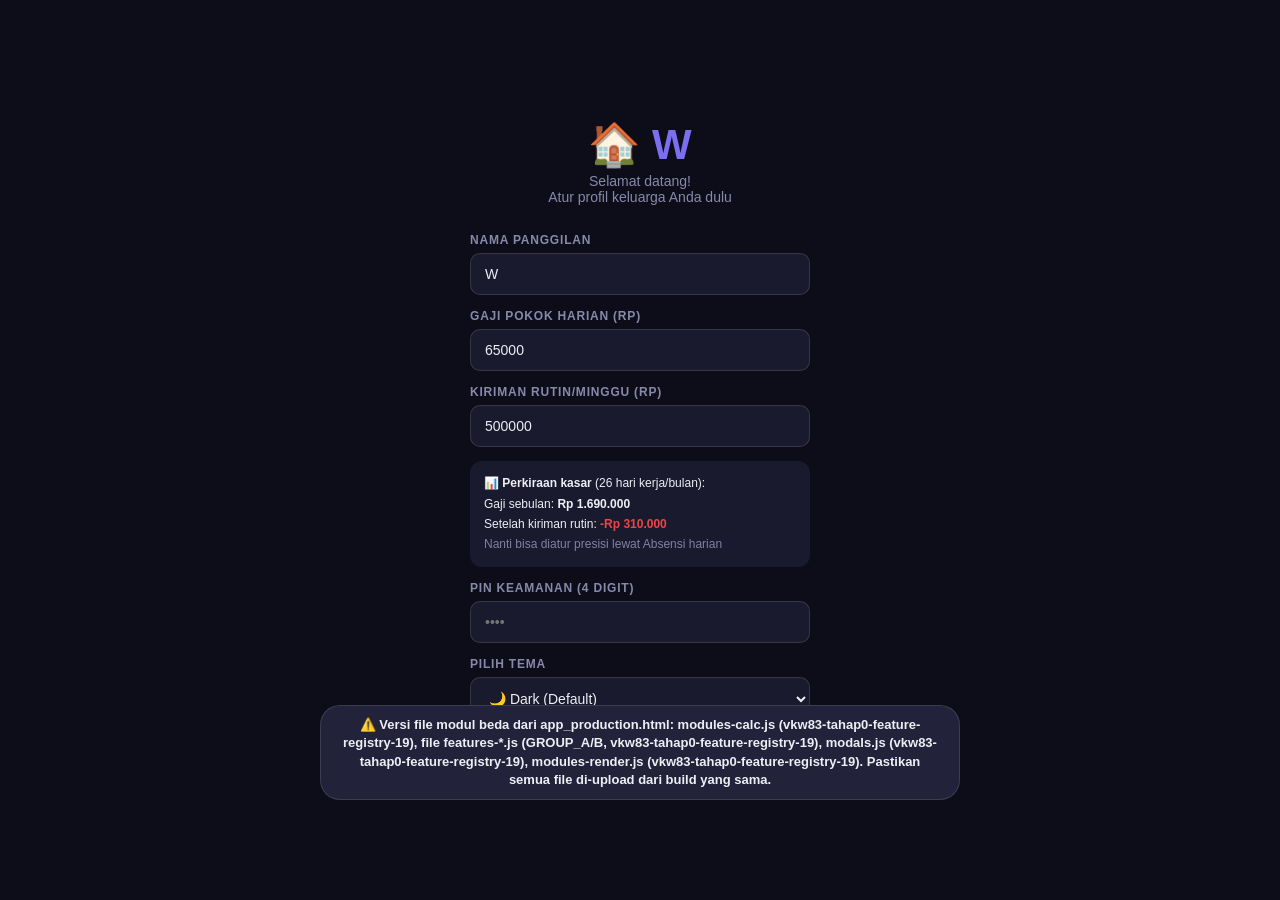
==== commit ffb0c4f1: "Add files via upload" ====
--- a/app_production.html
+++ b/app_production.html
@@ -53,7 +53,7 @@
 <meta name="viewport" content="width=device-width, initial-scale=1.0, maximum-scale=1.0, user-scalable=no, viewport-fit=cover">
 <meta name="apple-mobile-web-app-capable" content="yes">
 <title>Keluarga W</title>
-<link rel="stylesheet" href="styles.css?v=244">
+<link rel="stylesheet" href="styles.css?v=257">
 <script>
 /* Debug console (Eruda) — aktifkan sekali lewat ?debug=1 di URL, nempel via localStorage.
    Matikan lagi lewat ?debug=0. Tidak aktif buat user biasa. */
@@ -106,8 +106,8 @@
 }catch(_e){ console.error('Gagal tampilkan banner error modul:',_e); }
 };
 </script>
-<script src="app-bundle-a.min.js?v=244" onerror="window.__moduleLoadFail('app-bundle-a.min.js')"></script>
-<script src="smoke-test.js?v=244" defer></script>
+<script src="app-bundle-a.min.js?v=257" onerror="window.__moduleLoadFail('app-bundle-a.min.js')"></script>
+<script src="smoke-test.js?v=257" defer></script>
 <link rel="manifest" id="pwaManifestLink" href="manifest.json">
 </head>
 <body data-theme="dark">
@@ -287,6 +287,20 @@
     <button class="cn-tab" data-action="setKeuanganTab" data-args='["laporan", "$el"]'>📊 Laporan</button>
   </div>
 
+  <!-- Finance 2.0 Sprint 2 Tahap 1: FAB tambah transaksi cepat.
+       Aditif murni — reuse openTxModal() yang sudah ada (business logic
+       tidak disentuh), toggle buka/tutup lewat data-onclick generik yang
+       sudah dipakai di seluruh app (features-helpers-global-security.js).
+       Ditaruh di luar #keuanganTab-kelola/#keuanganTab-laporan supaya FAB
+       tetap tampil di kedua tab Keuangan (Kelola & Laporan). -->
+  <div class="keu-fab" id="keuFab">
+    <div class="keu-fab-actions">
+      <button type="button" class="keu-fab-action" data-onclick="document.getElementById('keuFab').classList.remove('open');document.getElementById('keuFabMain').setAttribute('aria-expanded','false');openTxModal('income')" aria-label="Tambah Pemasukan"><span class="keu-fab-action-icon">💚</span><span class="keu-fab-action-label">Pemasukan</span></button>
+      <button type="button" class="keu-fab-action" data-onclick="document.getElementById('keuFab').classList.remove('open');document.getElementById('keuFabMain').setAttribute('aria-expanded','false');openTxModal('expense')" aria-label="Tambah Pengeluaran"><span class="keu-fab-action-icon">🔴</span><span class="keu-fab-action-label">Pengeluaran</span></button>
+    </div>
+    <button type="button" class="keu-fab-main" id="keuFabMain" data-onclick="const _o=document.getElementById('keuFab').classList.toggle('open');this.setAttribute('aria-expanded', _o?'true':'false')" aria-label="Tambah transaksi cepat" aria-expanded="false"><span class="keu-fab-main-icon">＋</span></button>
+  </div>
+
   <!-- KELOLA -->
   <div id="keuanganTab-kelola">
   <div class="page-settings-btn">
@@ -533,6 +547,26 @@
 
   <!-- LAPORAN -->
   <div id="keuanganTab-laporan" class="u-dnone">
+  <!-- Sprint 2 Tahap 4: FAB Laporan, menyamakan standar UI dgn Finance 2.0
+       (Tahap 1), Shop FAB (Tahap 2) & Car Notes FAB (Tahap 3). Reuse PENUH
+       komponen CSS `.keu-fab*` yang sudah ada di styles.css (tidak ada
+       class CSS baru). Aksi FAB reuse exportLaporanPDF()/exportCSV() yang
+       sudah ada (features-aiwidget-reminder-gdrive-search.js/
+       backup-restore.js, tidak disentuh). Ditaruh DI DALAM
+       #keuanganTab-laporan (bukan di luar seperti #keuFab) supaya
+       kontekstual: hanya tampil saat tab Laporan aktif, otomatis ikut
+       ter-toggle 'u-dnone' oleh setKeuanganTab() yang sudah ada (tidak ada
+       JS baru sama sekali). #keuFab (Tahap 1) tetap tampil di kedua tab
+       seperti sebelumnya — 1 override posisi vertikal aditif ditambahkan
+       di styles.css supaya kedua FAB tidak tumpang tindih saat tab Laporan
+       aktif. -->
+  <div class="keu-fab" id="laporanFab">
+    <div class="keu-fab-actions">
+      <button type="button" class="keu-fab-action" data-onclick="document.getElementById('laporanFab').classList.remove('open');document.getElementById('laporanFabMain').setAttribute('aria-expanded','false');exportLaporanPDF()" aria-label="Export Laporan PDF"><span class="keu-fab-action-icon">🧾</span><span class="keu-fab-action-label">Export PDF</span></button>
+      <button type="button" class="keu-fab-action" data-onclick="document.getElementById('laporanFab').classList.remove('open');document.getElementById('laporanFabMain').setAttribute('aria-expanded','false');exportCSV()" aria-label="Export Laporan CSV"><span class="keu-fab-action-icon">📄</span><span class="keu-fab-action-label">Export CSV</span></button>
+    </div>
+    <button type="button" class="keu-fab-main" id="laporanFabMain" data-onclick="const _o=document.getElementById('laporanFab').classList.toggle('open');this.setAttribute('aria-expanded', _o?'true':'false')" aria-label="Aksi cepat Laporan" aria-expanded="false"><span class="keu-fab-main-icon">＋</span></button>
+  </div>
   <div class="page-settings-btn">
     <div class="page-title">📊 Laporan</div>
     <button class="qs-btn" data-action="openQS" data-args='["qsLaporan"]' aria-label="Buka menu cepat"><svg fill="none" stroke="currentColor" stroke-width="2" viewBox="0 0 24 24"><circle cx="12" cy="12" r="3"/><path d="M19.4 15a1.65 1.65 0 0 0 .33 1.82l.06.06a2 2 0 0 1-2.83 2.83l-.06-.06a1.65 1.65 0 0 0-1.82-.33 1.65 1.65 0 0 0-1 1.51V21a2 2 0 0 1-4 0v-.09A1.65 1.65 0 0 0 9 19.4a1.65 1.65 0 0 0-1.82.33l-.06.06a2 2 0 0 1-2.83-2.83l.06-.06A1.65 1.65 0 0 0 4.68 15a1.65 1.65 0 0 0-1.51-1H3a2 2 0 0 1 0-4h.09A1.65 1.65 0 0 0 4.6 9a1.65 1.65 0 0 0-.33-1.82l-.06-.06a2 2 0 0 1 2.83-2.83l.06.06A1.65 1.65 0 0 0 9 4.68a1.65 1.65 0 0 0 1-1.51V3a2 2 0 0 1 4 0v.09a1.65 1.65 0 0 0 1 1.51 1.65 1.65 0 0 0 1.82-.33l.06-.06a2 2 0 0 1 2.83 2.83l-.06.06A1.65 1.65 0 0 0 19.4 9a1.65 1.65 0 0 0 1.51 1H21a2 2 0 0 1 0 4h-.09a1.65 1.65 0 0 0-1.51 1z"/></svg></button>
@@ -662,6 +696,23 @@
     <button class="cn-tab tab-fixed-pad" data-action="setShopTab" data-args='["pelanggan", "$el"]'>👤 Pelanggan</button>
   </div>
 
+  <!-- Sprint 2 Tahap 2: FAB Shop, menyamakan standar UI dgn Finance 2.0
+       (Sprint 2 Tahap 1). Reuse PENUH komponen CSS `.keu-fab*` yang sudah
+       ada di styles.css (tidak ada class CSS baru dibuat — cukup 1 baris
+       override posisi `bottom` supaya tidak tumpang tindih dgn
+       `.kasir-floatbar` saat tab Kasir AI aktif & keranjang terisi).
+       Aksi FAB reuse openOrderModal()/openProductModal() yang sudah ada
+       (cobek-io.js/cobek-tx-cart.js, tidak disentuh). Ditaruh di luar
+       semua #shopTab-* supaya tetap tampil di seluruh tab Shop (pola
+       sama dgn #keuFab di #page-keuangan, tidak menyentuh setShopTab()). -->
+  <div class="keu-fab" id="shopFab">
+    <div class="keu-fab-actions">
+      <button type="button" class="keu-fab-action" data-onclick="document.getElementById('shopFab').classList.remove('open');document.getElementById('shopFabMain').setAttribute('aria-expanded','false');openOrderModal()" aria-label="Transaksi Baru"><span class="keu-fab-action-icon">🛒</span><span class="keu-fab-action-label">Transaksi Baru</span></button>
+      <button type="button" class="keu-fab-action" data-onclick="document.getElementById('shopFab').classList.remove('open');document.getElementById('shopFabMain').setAttribute('aria-expanded','false');openProductModal()" aria-label="Tambah Produk"><span class="keu-fab-action-icon">📦</span><span class="keu-fab-action-label">Tambah Produk</span></button>
+    </div>
+    <button type="button" class="keu-fab-main" id="shopFabMain" data-onclick="const _o=document.getElementById('shopFab').classList.toggle('open');this.setAttribute('aria-expanded', _o?'true':'false')" aria-label="Aksi cepat Shop" aria-expanded="false"><span class="keu-fab-main-icon">＋</span></button>
+  </div>
+
   <!-- KASIR AI (baru, v127; redesign tampilan profesional di v196, kw196-kasir-pro-redesign) -->
   <div id="shopTab-kasir" class="kasir-wrap">
     <div class="kasir-toolbar">
@@ -847,6 +898,25 @@
   <div class="cn-tabs">
     <button class="cn-tab active" data-action="setCnTab" data-args='["bbm", "$el"]'>⛽ BBM</button>
     <button class="cn-tab" data-action="setCnTab" data-args='["servis", "$el"]'>🔧 Servis</button>
+  </div>
+
+  <!-- Sprint 2 Tahap 3: FAB Car Notes, menyamakan standar UI dgn Finance 2.0
+       (Sprint 2 Tahap 1) & Shop FAB (Sprint 2 Tahap 2). Reuse PENUH komponen
+       CSS `.keu-fab*` yang sudah ada di styles.css (tidak ada class CSS baru
+       & tidak ada override posisi — halaman Car Notes tidak punya elemen
+       fixed lain seperti `.kasir-floatbar` di Shop, jadi posisi default
+       `.keu-fab` sudah aman dipakai apa adanya). Aksi FAB reuse
+       openBbmModal()/openServisModal() yang sudah ada (vehicle-core.js/
+       sparepart-servis.js, tidak disentuh). Ditaruh di luar #cnTab-bbm dan
+       #cnTab-servis supaya tetap tampil di kedua tab Car Notes (pola sama
+       dgn #keuFab di #page-keuangan & #shopFab di #page-shop, tidak
+       menyentuh setCnTab()). -->
+  <div class="keu-fab" id="carNotesFab">
+    <div class="keu-fab-actions">
+      <button type="button" class="keu-fab-action" data-onclick="document.getElementById('carNotesFab').classList.remove('open');document.getElementById('carNotesFabMain').setAttribute('aria-expanded','false');openBbmModal()" aria-label="Catat Isi BBM"><span class="keu-fab-action-icon">⛽</span><span class="keu-fab-action-label">Isi BBM</span></button>
+      <button type="button" class="keu-fab-action" data-onclick="document.getElementById('carNotesFab').classList.remove('open');document.getElementById('carNotesFabMain').setAttribute('aria-expanded','false');openServisModal()" aria-label="Catat Servis/Sparepart"><span class="keu-fab-action-icon">🔧</span><span class="keu-fab-action-label">Servis</span></button>
+    </div>
+    <button type="button" class="keu-fab-main" id="carNotesFabMain" data-onclick="const _o=document.getElementById('carNotesFab').classList.toggle('open');this.setAttribute('aria-expanded', _o?'true':'false')" aria-label="Aksi cepat Car Notes" aria-expanded="false"><span class="keu-fab-main-icon">＋</span></button>
   </div>
 
   <!-- BBM TAB -->
@@ -2319,6 +2389,6 @@
 <script>document.write(MODAL_HTML[68]);</script><!-- modal:goldZakatModal (Analisa Emas & Zakat) -->
 <script>document.write(MODAL_HTML[69]);</script><!-- modal:importShopExcelModal (Import dari Excel Shop) -->
 
-<script src="app-bundle-b.min.js?v=244" onerror="window.__moduleLoadFail('app-bundle-b.min.js')"></script>
+<script src="app-bundle-b.min.js?v=257" onerror="window.__moduleLoadFail('app-bundle-b.min.js')"></script>
 </body>
 </html>
--- a/styles.css
+++ b/styles.css
@@ -1,21 +1,21 @@
 
-[data-theme="dark"] {  --bg:#0d0d1a;--surface:#13131f;--surface2:#1a1a2e;--surface3:#22223a;--surface4:#2a2a44;  --accent:#7c6fef;--accent-soft:rgba(124,111,239,0.15);  --accent2:#f06292;--accent2-soft:rgba(240,98,146,0.15);  --accent3:#4dd9ac;--accent3-soft:rgba(77,217,172,0.12);  --accent4:#ffa94d;--accent4-soft:rgba(255,169,77,0.12);  --text:#eeeef5;--text2:#8888aa;--text3:#69698b;  --border:rgba(255,255,255,0.07);--border2:rgba(255,255,255,0.12);  --header-bg:rgba(13,13,26,0.92);
-}
-[data-theme="ocean"] {  --bg:#050f1a;--surface:#0a1828;--surface2:#0f2035;--surface3:#152840;--surface4:#1a3050;  --accent:#38bdf8;--accent-soft:rgba(56,189,248,0.15);  --accent2:#f472b6;--accent2-soft:rgba(244,114,182,0.15);  --accent3:#4ade80;--accent3-soft:rgba(74,222,128,0.12);  --accent4:#fb923c;--accent4-soft:rgba(251,146,60,0.12);  --text:#e0f0ff;--text2:#5c8dae;--text3:#496db6;  --border:rgba(56,189,248,0.08);--border2:rgba(56,189,248,0.15);  --header-bg:rgba(5,15,26,0.92);
-}
-[data-theme="light"] {  --bg:#f5f5fa;--surface:#ffffff;--surface2:#f0f0f8;--surface3:#e8e8f4;--surface4:#dcdcf0;  --accent:#6366f1;--accent-soft:rgba(99,102,241,0.1);  --accent2:#ec4899;--accent2-soft:rgba(236,72,153,0.1);  --accent3:#10b981;--accent3-soft:rgba(16,185,129,0.1);  --accent4:#f59e0b;--accent4-soft:rgba(245,158,11,0.1);  --text:#1a1a2e;--text2:#6060a0;--text3:#8282c2;  --border:rgba(0,0,0,0.06);--border2:rgba(0,0,0,0.12);  --header-bg:rgba(245,245,250,0.92);
-}
-[data-theme="stone"] {  --bg:#f7f5f1;--surface:#ffffff;--surface2:#f1efe8;--surface3:#e8e4da;--surface4:#ddd7ca;  --accent:#8a7f6b;--accent-soft:rgba(138,127,107,0.12);  --accent2:#c9695f;--accent2-soft:rgba(201,105,95,0.12);  --accent3:#6f9c7d;--accent3-soft:rgba(111,156,125,0.12);  --accent4:#c99a4a;--accent4-soft:rgba(201,154,74,0.12);  --text:#33302a;--text2:#8a8375;--text3:#a39c8c;  --border:rgba(0,0,0,0.06);--border2:rgba(0,0,0,0.1);  --header-bg:rgba(247,245,241,0.92);
-}
-[data-theme="slate"] {  --bg:#1c1c1e;--surface:#232325;--surface2:#2a2a2d;--surface3:#323235;--surface4:#3a3a3e;  --accent:#8a94a6;--accent-soft:rgba(138,148,166,0.14);  --accent2:#c17971;--accent2-soft:rgba(193,121,113,0.14);  --accent3:#7fae8e;--accent3-soft:rgba(127,174,142,0.13);  --accent4:#c9a05f;--accent4-soft:rgba(201,160,95,0.13);  --text:#e8e8ea;--text2:#8f8f96;--text3:#6f6f76;  --border:rgba(255,255,255,0.06);--border2:rgba(255,255,255,0.1);  --header-bg:rgba(28,28,30,0.92);
-}
-[data-theme="mono"] {  --bg:#fafafa;--surface:#ffffff;--surface2:#f2f2f2;--surface3:#e8e8e8;--surface4:#dcdcdc;  --accent:#171717;--accent-soft:rgba(23,23,23,0.08);  --accent2:#b3554a;--accent2-soft:rgba(179,85,74,0.1);  --accent3:#5c8a6b;--accent3-soft:rgba(92,138,107,0.1);  --accent4:#a8874a;--accent4-soft:rgba(168,135,74,0.1);  --text:#171717;--text2:#767676;--text3:#9c9c9c;  --border:rgba(0,0,0,0.08);--border2:rgba(0,0,0,0.14);  --header-bg:rgba(250,250,250,0.92);
-}
-[data-theme="sand"] {  --bg:#f8f6f2;--surface:#ffffff;--surface2:#f1ede4;--surface3:#e8e1d3;--surface4:#ddd3bf;  --accent:#a8927a;--accent-soft:rgba(168,146,122,0.12);  --accent2:#c1685a;--accent2-soft:rgba(193,104,90,0.12);  --accent3:#7a9b6e;--accent3-soft:rgba(122,155,110,0.12);  --accent4:#c4954a;--accent4-soft:rgba(196,149,74,0.12);  --text:#2b2620;--text2:#8f8474;--text3:#b0a693;  --border:rgba(0,0,0,0.06);--border2:rgba(0,0,0,0.1);  --header-bg:rgba(248,246,242,0.92);
-}
-[data-theme="ink"] {  --bg:#0a0a0a;--surface:#141414;--surface2:#1c1c1c;--surface3:#242424;--surface4:#2e2e2e;  --accent:#e5e5e5;--accent-soft:rgba(229,229,229,0.1);  --accent2:#d4726a;--accent2-soft:rgba(212,114,106,0.15);  --accent3:#6fbf8a;--accent3-soft:rgba(111,191,138,0.13);  --accent4:#d9a75c;--accent4-soft:rgba(217,167,92,0.13);  --text:#f0f0f0;--text2:#8a8a8a;--text3:#5c5c5c;  --border:rgba(255,255,255,0.06);--border2:rgba(255,255,255,0.1);  --header-bg:rgba(10,10,10,0.92);
-}
-[data-theme="sage"] {  --bg:#f6f7f4;--surface:#ffffff;--surface2:#eef0ea;--surface3:#e3e6dc;--surface4:#d5d9cb;  --accent:#7a8b6f;--accent-soft:rgba(122,139,111,0.12);  --accent2:#bc6a5e;--accent2-soft:rgba(188,106,94,0.12);  --accent3:#5f9670;--accent3-soft:rgba(95,150,112,0.12);  --accent4:#bf9552;--accent4-soft:rgba(191,149,82,0.12);  --text:#2a2e26;--text2:#818d78;--text3:#a3ab99;  --border:rgba(0,0,0,0.06);--border2:rgba(0,0,0,0.1);  --header-bg:rgba(246,247,244,0.92);
+[data-theme="dark"] {  --bg:#0d0d1a;--surface:#13131f;--surface2:#1a1a2e;--surface3:#22223a;--surface4:#2a2a44;  --accent:#7c6fef;--accent-soft:rgba(124,111,239,0.15);  --accent2:#f06292;--accent2-soft:rgba(240,98,146,0.15);  --accent3:#4dd9ac;--accent3-soft:rgba(77,217,172,0.12);  --accent4:#ffa94d;--accent4-soft:rgba(255,169,77,0.12);  --text:#eeeef5;--text2:#8888aa;--text3:#81819f;  --border:rgba(255,255,255,0.07);--border2:rgba(255,255,255,0.12);  --header-bg:rgba(13,13,26,0.92);
+}
+[data-theme="ocean"] {  --bg:#050f1a;--surface:#0a1828;--surface2:#0f2035;--surface3:#152840;--surface4:#1a3050;  --accent:#38bdf8;--accent-soft:rgba(56,189,248,0.15);  --accent2:#f472b6;--accent2-soft:rgba(244,114,182,0.15);  --accent3:#4ade80;--accent3-soft:rgba(74,222,128,0.12);  --accent4:#fb923c;--accent4-soft:rgba(251,146,60,0.12);  --text:#e0f0ff;--text2:#5c8dae;--text3:#6886c2;  --border:rgba(56,189,248,0.08);--border2:rgba(56,189,248,0.15);  --header-bg:rgba(5,15,26,0.92);
+}
+[data-theme="light"] {  --bg:#f5f5fa;--surface:#ffffff;--surface2:#f0f0f8;--surface3:#e8e8f4;--surface4:#dcdcf0;  --accent:#6366f1;--accent-soft:rgba(99,102,241,0.1);  --accent2:#ec4899;--accent2-soft:rgba(236,72,153,0.1);  --accent3:#10b981;--accent3-soft:rgba(16,185,129,0.1);  --accent4:#f59e0b;--accent4-soft:rgba(245,158,11,0.1);  --text:#1a1a2e;--text2:#6060a0;--text3:#6565b4;  --border:rgba(0,0,0,0.06);--border2:rgba(0,0,0,0.12);  --header-bg:rgba(245,245,250,0.92);
+}
+[data-theme="stone"] {  --bg:#f7f5f1;--surface:#ffffff;--surface2:#f1efe8;--surface3:#e8e4da;--surface4:#ddd7ca;  --accent:#8a7f6b;--accent-soft:rgba(138,127,107,0.12);  --accent2:#c9695f;--accent2-soft:rgba(201,105,95,0.12);  --accent3:#6f9c7d;--accent3-soft:rgba(111,156,125,0.12);  --accent4:#c99a4a;--accent4-soft:rgba(201,154,74,0.12);  --text:#33302a;--text2:#8a8375;--text3:#746c5c;  --border:rgba(0,0,0,0.06);--border2:rgba(0,0,0,0.1);  --header-bg:rgba(247,245,241,0.92);
+}
+[data-theme="slate"] {  --bg:#1c1c1e;--surface:#232325;--surface2:#2a2a2d;--surface3:#323235;--surface4:#3a3a3e;  --accent:#8a94a6;--accent-soft:rgba(138,148,166,0.14);  --accent2:#c17971;--accent2-soft:rgba(193,121,113,0.14);  --accent3:#7fae8e;--accent3-soft:rgba(127,174,142,0.13);  --accent4:#c9a05f;--accent4-soft:rgba(201,160,95,0.13);  --text:#e8e8ea;--text2:#8f8f96;--text3:#909096;  --border:rgba(255,255,255,0.06);--border2:rgba(255,255,255,0.1);  --header-bg:rgba(28,28,30,0.92);
+}
+[data-theme="mono"] {  --bg:#fafafa;--surface:#ffffff;--surface2:#f2f2f2;--surface3:#e8e8e8;--surface4:#dcdcdc;  --accent:#171717;--accent-soft:rgba(23,23,23,0.08);  --accent2:#b3554a;--accent2-soft:rgba(179,85,74,0.1);  --accent3:#5c8a6b;--accent3-soft:rgba(92,138,107,0.1);  --accent4:#a8874a;--accent4-soft:rgba(168,135,74,0.1);  --text:#171717;--text2:#767676;--text3:#6e6e6e;  --border:rgba(0,0,0,0.08);--border2:rgba(0,0,0,0.14);  --header-bg:rgba(250,250,250,0.92);
+}
+[data-theme="sand"] {  --bg:#f8f6f2;--surface:#ffffff;--surface2:#f1ede4;--surface3:#e8e1d3;--surface4:#ddd3bf;  --accent:#a8927a;--accent-soft:rgba(168,146,122,0.12);  --accent2:#c1685a;--accent2-soft:rgba(193,104,90,0.12);  --accent3:#7a9b6e;--accent3-soft:rgba(122,155,110,0.12);  --accent4:#c4954a;--accent4-soft:rgba(196,149,74,0.12);  --text:#2b2620;--text2:#8f8474;--text3:#756b56;  --border:rgba(0,0,0,0.06);--border2:rgba(0,0,0,0.1);  --header-bg:rgba(248,246,242,0.92);
+}
+[data-theme="ink"] {  --bg:#0a0a0a;--surface:#141414;--surface2:#1c1c1c;--surface3:#242424;--surface4:#2e2e2e;  --accent:#e5e5e5;--accent-soft:rgba(229,229,229,0.1);  --accent2:#d4726a;--accent2-soft:rgba(212,114,106,0.15);  --accent3:#6fbf8a;--accent3-soft:rgba(111,191,138,0.13);  --accent4:#d9a75c;--accent4-soft:rgba(217,167,92,0.13);  --text:#f0f0f0;--text2:#8a8a8a;--text3:#848484;  --border:rgba(255,255,255,0.06);--border2:rgba(255,255,255,0.1);  --header-bg:rgba(10,10,10,0.92);
+}
+[data-theme="sage"] {  --bg:#f6f7f4;--surface:#ffffff;--surface2:#eef0ea;--surface3:#e3e6dc;--surface4:#d5d9cb;  --accent:#7a8b6f;--accent-soft:rgba(122,139,111,0.12);  --accent2:#bc6a5e;--accent2-soft:rgba(188,106,94,0.12);  --accent3:#5f9670;--accent3-soft:rgba(95,150,112,0.12);  --accent4:#bf9552;--accent4-soft:rgba(191,149,82,0.12);  --text:#2a2e26;--text2:#818d78;--text3:#68705c;  --border:rgba(0,0,0,0.06);--border2:rgba(0,0,0,0.1);  --header-bg:rgba(246,247,244,0.92);
 }
 :root {  --z-chrome:100; --z-dropdown:150; --z-overlay:200; --z-overlay-qs:300; --z-overlay-calc:400; --z-security:900; --z-onboard:950; --z-toast:999;  --money-pos:#16a34a;--money-neg:#dc2626;--alert:#ff5050;--alert-soft:rgba(255,80,80,.15);  --sp-1: 4px; --sp-2: 6px; --sp-3: 8px; --sp-4: 10px; --sp-5: 12px;  --sp-6: 14px; --sp-7: 16px; --sp-8: 18px; --sp-9: 20px; --sp-10: 24px; --sp-11: 32px;  --r-xs: 6px; --r-sm: 8px; --r-md: 10px; --r-lg: 12px; --r-xl: 14px;  --r-2xl: 16px; --r-pill: 20px; --r-full: 999px;  --fs-caption: 11px; --fs-label: 12px; --fs-body: 13px; --fs-body-lg: 14px;  --fs-title-sm: 15px; --fs-icon: 16px; --fs-title: 17px; --fs-icon-lg: 18px; --fs-stat: 20px;
   --dur-fast: 100ms; --dur-base: 150ms; --dur-moderate: 200ms; --dur-slow: 250ms;
@@ -33,7 +33,7 @@
 .header-brand { font-family: 'Space Grotesk', sans-serif; font-size: 19px; font-weight: 700; letter-spacing: -0.5px; }
 .header-brand span { color: var(--accent); }
 .header-sub { font-size:var(--fs-label); color: var(--text2); margin-top: 1px; }
-.header-badge { background: var(--accent-soft); border: 1px solid var(--accent); border-radius: 20px; padding: 4px 10px; font-size:var(--fs-label); color: var(--accent); font-weight: 600; cursor: pointer; }
+.header-badge { background: var(--accent-soft); border: 1px solid var(--accent); border-radius: var(--r-pill); padding: 4px 10px; font-size:var(--fs-label); color: var(--accent); font-weight: 600; cursor: pointer; }
 .nav { position: fixed; bottom: 0; left: 0; right: 0; background: var(--header-bg); backdrop-filter: blur(20px); border-top: 1px solid var(--border); display: flex; z-index: var(--z-chrome); padding: 8px 2px 16px; overflow-x:auto; }
 /* BUGFIX: #scrollRoot pakai position:fixed tanpa z-index sendiri, jadi ikut membentuk
    stacking context "level 0" di root -- akibatnya SEMUA modal/bottom-sheet di dalamnya
@@ -42,26 +42,35 @@
    Solusi paling aman tanpa mengubah struktur DOM: sembunyikan nav selama ada modal/sheet
    yang terbuka (ditandai body.has-open-modal, di-toggle dari openModal/closeModal/openQS/closeQS). */
 body.has-open-modal .nav { display: none; }
-.nav-item { flex: 1; min-width: 56px; display: flex; flex-direction: column; align-items: center; gap: 3px; cursor: pointer; padding: 5px 1px; border: none; background: none; color: var(--text3); font-size: 8.5px; font-weight: 600; font-family: 'Plus Jakarta Sans', sans-serif; transition: all 0.2s; letter-spacing: 0.2px; }
+.nav-item { flex: 1; min-width: 56px; display: flex; flex-direction: column; align-items: center; gap: 3px; cursor: pointer; padding: 5px 1px; border: none; background: none; color: var(--text3); font-size: 8.5px; font-weight: 600; font-family: 'Plus Jakarta Sans', sans-serif; transition: all var(--dur-moderate); letter-spacing: 0.2px; }
 .nav-item.active { color: var(--accent); }
-.nav-item svg { width: 20px; height: 20px; transition: transform 0.2s; }
+.nav-item svg { width: 20px; height: 20px; transition: transform var(--dur-moderate); }
 .nav-item.active svg { transform: scale(1.1); }
 .nav-item:active svg { transform: scale(0.85); transition: transform var(--dur-fast) var(--ease-standard); }
 .nav-dot { width: 4px; height: 4px; border-radius: 50%; background: var(--accent); display: none; }
 .nav-item.active .nav-dot { display: block; }
 .page { display: none; padding: 14px 16px; animation: fadeIn var(--dur-moderate) var(--ease-standard); }
+/* Sprint 2 Tahap 15 (ROADMAP-v1.1.md item #10) — container max-width
+   konsisten utk SEMUA .page di layar >=1024px, bukan hanya
+   #page-dashboard-hub. Reuse nilai 1080px yang sudah ada (Tahap 5) agar
+   harmonis. Murni aditif: #page-dashboard-hub tetap dikendalikan rule
+   ID-nya sendiri (specificity ID > class, nilai sama 1080px jadi tidak
+   ada perbedaan visual di halaman itu). */
+@media (min-width:1024px){
+  .page{max-width:1080px;margin-left:auto;margin-right:auto;}
+}
 .page.active { display: block; }
 @keyframes fadeIn { from { opacity: 0; transform: translateY(6px); } to { opacity: 1; transform: translateY(0); } }
-.card { background: var(--surface2); border-radius: 16px; padding: 16px; margin-bottom: 12px; border: 1px solid var(--border); position: relative; transition: box-shadow var(--dur-moderate) var(--ease-standard), border-color var(--dur-moderate) var(--ease-standard); }
-.stg-group { background: var(--surface2); border-radius: 16px; margin-bottom: 12px; border: 1px solid var(--border); overflow: hidden; }
+.card { background: var(--surface2); border-radius: var(--r-2xl); padding: 16px; margin-bottom: 12px; border: 1px solid var(--border); position: relative; transition: box-shadow var(--dur-moderate) var(--ease-standard), border-color var(--dur-moderate) var(--ease-standard); }
+.stg-group { background: var(--surface2); border-radius: var(--r-2xl); margin-bottom: 12px; border: 1px solid var(--border); overflow: hidden; }
 .stg-group-head { display: flex; align-items: center; justify-content: space-between; gap: 10px; padding: 15px 16px; cursor: pointer; user-select: none; }
 .stg-group-head-left { display: flex; align-items: center; gap: 10px; }
 .stg-group-icon { font-size: 20px; line-height: 1; }
 .stg-group-title { font-size: 14px; font-weight: 700; color: var(--text); }
 .stg-group-sub { font-size:var(--fs-label); color: var(--text2); margin-top: 2px; }
-.stg-group-chevron { font-size: 12px; color: var(--text2); transition: transform .2s ease; flex-shrink: 0; }
+.stg-group-chevron { font-size: var(--fs-label); color: var(--text2); transition: transform var(--dur-moderate) ease; flex-shrink: 0; }
 .stg-group.open .stg-group-chevron { transform: rotate(180deg); }
-.stg-group-body { max-height: 0; overflow: hidden; transition: max-height .25s ease; }
+.stg-group-body { max-height: 0; overflow: hidden; transition: max-height var(--dur-slow) ease; }
 .stg-group.open .stg-group-body { max-height: 6000px; }
 .stg-group-body-inner { padding: 0 12px 12px; }
 .stg-group-body-inner .card { margin-bottom: 10px; }
@@ -79,13 +88,13 @@
    CSS, walau kebetulan tidak menimbulkan bug nyata krn urutan sumber). Jangan pakai nama
    .card-collapse-body lagi di sini — itu milik sistem toggleCardCollapse(). */
 .card-collapse-head { cursor: pointer; user-select: none; }
-.card-collapse-chevron { font-size: 12px; color: var(--text2); transition: transform .2s ease; flex-shrink: 0; }
+.card-collapse-chevron { font-size: var(--fs-label); color: var(--text2); transition: transform var(--dur-moderate) ease; flex-shrink: 0; }
 .card-collapse.open .card-collapse-chevron { transform: rotate(180deg); }
-.single-collapse-body { max-height: 0; overflow: hidden; transition: max-height .25s ease; }
+.single-collapse-body { max-height: 0; overflow: hidden; transition: max-height var(--dur-slow) ease; }
 .card-collapse.open .single-collapse-body { max-height: 4000px; }
 details.card summary::-webkit-details-marker{display:none}
 details.card summary{list-style:none}
-details.card summary::after{content:'▾';float:right;color:var(--text2);transition:transform .2s}
+details.card summary::after{content:'▾';float:right;color:var(--text2);transition:transform var(--dur-moderate)}
 details.card[open] summary::after{transform:rotate(180deg)}
 .card-title { font-size:var(--fs-label); font-weight: 700; color: var(--text2); text-transform: uppercase; letter-spacing: 1px; margin-bottom: 14px; display: flex; align-items: center; gap: 6px; justify-content: space-between; }
 /* Sistem collapse standar dipakai ~40+ kartu (dashboard, keuangan, laporan, car notes, pajak/zakat,
@@ -93,15 +102,15 @@
    key+'-cbody' & persist ke localStorage cardCollapsePrefs. Ini SATU-SATUNYA pemilik nama class
    .card-collapse-body/.card-collapse-toggle — lihat catatan di .single-collapse-body di atas utk
    kartu "Kartu di Beranda" yg SENGAJA pakai sistem terpisah. */
-.card-collapse-toggle{cursor:pointer;font-size:13px;color:var(--text2);background:var(--surface2);border:1px solid var(--border);border-radius:var(--r-sm);flex-shrink:0;width:22px;height:22px;display:inline-flex;align-items:center;justify-content:center;line-height:1;transition:transform .25s ease,background .15s ease;}
+.card-collapse-toggle{cursor:pointer;font-size:var(--fs-body);color:var(--text2);background:var(--surface2);border:1px solid var(--border);border-radius:var(--r-sm);flex-shrink:0;width:22px;height:22px;display:inline-flex;align-items:center;justify-content:center;line-height:1;transition:transform var(--dur-slow) ease,background var(--dur-base) ease;}
 .card-collapse-toggle:active{background:var(--accent-soft)}
 .card-collapse-toggle.collapsed{transform:rotate(-90deg)}
-.card-collapse-body{overflow:hidden;max-height:2000px;opacity:1;transition:max-height .3s ease, opacity .2s ease, margin-top .3s ease}
+.card-collapse-body{overflow:hidden;max-height:2000px;opacity:1;transition:max-height .3s ease, opacity var(--dur-moderate) ease, margin-top .3s ease}
 .card-collapse-body.collapsed{max-height:0!important;opacity:0;margin-top:0!important;pointer-events:none}
 .grid2 { display: grid; grid-template-columns: 1fr 1fr; gap: 10px; margin-bottom: 12px; }
 .grid3 { display: grid; grid-template-columns: 1fr 1fr 1fr; gap: 8px; margin-bottom: 12px; }
-.stat-box { background: var(--surface2); border-radius: 10px; padding: 14px 12px; border: 1px solid var(--border); }
-.stat-box.clickable, .cobek-stat.clickable, .bbm-stat.clickable, .budget-sum-box.clickable, .budget-item.clickable { cursor:pointer; transition:transform .15s,box-shadow .15s; }
+.stat-box { background: var(--surface2); border-radius: var(--r-md); padding: 14px 12px; border: 1px solid var(--border); }
+.stat-box.clickable, .cobek-stat.clickable, .bbm-stat.clickable, .budget-sum-box.clickable, .budget-item.clickable { cursor:pointer; transition:transform var(--dur-base),box-shadow var(--dur-base); }
 .budget-item.clickable:active { transform:scale(0.98); }
 .stat-box.clickable:active, .cobek-stat.clickable:active, .bbm-stat.clickable:active, .budget-sum-box.clickable:active { transform:scale(0.96); }
 @keyframes flashHi { 0%{box-shadow:0 0 0 3px var(--accent);background:var(--accent-soft);} 100%{box-shadow:0 0 0 0 transparent;} }
@@ -112,18 +121,18 @@
 .red { color: var(--accent2) !important; }
 .purple { color: var(--accent) !important; }
 .orange { color: var(--accent4) !important; }
-.ldr-card { background: linear-gradient(135deg, var(--surface2) 0%, var(--surface3) 100%); border-radius: 16px; padding: 22px 18px 18px; margin-bottom: 12px; border: 1px solid var(--border2); position: relative; overflow: hidden; }
+.ldr-card { background: linear-gradient(135deg, var(--surface2) 0%, var(--surface3) 100%); border-radius: var(--r-2xl); padding: 22px 18px 18px; margin-bottom: 12px; border: 1px solid var(--border2); position: relative; overflow: hidden; }
 .ldr-card::before { content: ''; position: absolute; top: -40px; right: -40px; width: 120px; height: 120px; border-radius: 50%; background: radial-gradient(circle, var(--accent-soft), transparent); }
 .ldr-label { font-size:var(--fs-label); color: var(--text2); font-weight: 600; letter-spacing: 1px; text-transform: uppercase; margin-bottom: 8px; }
 .ldr-main { display: flex; align-items: baseline; gap: 8px; margin-bottom: 6px; }
 .ldr-days { font-family: 'Space Grotesk', sans-serif; font-size: 52px; font-weight: 700; color: var(--accent); line-height: 1; }
 .ldr-unit { font-size: 14px; color: var(--text2); }
-.ldr-sub { font-size: 12px; color: var(--text2); margin-bottom: 14px; }
+.ldr-sub { font-size: var(--fs-label); color: var(--text2); margin-bottom: 14px; }
 .ldr-bar { height: 3px; background: var(--border); border-radius: 2px; overflow: hidden; }
 .ldr-fill { height: 100%; background: linear-gradient(90deg, var(--accent), var(--accent3)); border-radius: 2px; transition: width 0.6s ease; }
 .ldr-meta { display: flex; justify-content: space-between; margin-top: 8px; }
 .ldr-meta span { font-size:var(--fs-label); color: var(--text3); }
-.btn { padding: 12px 16px; border-radius: 10px; border: none; cursor: pointer; font-family: 'Plus Jakarta Sans', sans-serif; font-size: 13px; font-weight: 700; transition: all 0.15s; display: flex; align-items: center; justify-content: center; gap: 6px; }
+.btn { padding: 12px 16px; border-radius: var(--r-md); border: none; cursor: pointer; font-family: 'Plus Jakarta Sans', sans-serif; font-size: var(--fs-body); font-weight: 700; transition: all var(--dur-base); display: flex; align-items: center; justify-content: center; gap: 6px; }
 .btn:active { transform: scale(0.96); }
 .btn-primary { background: var(--accent); color: white; box-shadow: 0 4px 16px var(--accent-soft); }
 .btn-income { background: var(--accent3-soft); color: var(--accent3); border: 1px solid rgba(77,217,172,0.25); }
@@ -132,14 +141,14 @@
 .btn-ghost { background: var(--surface3); color: var(--text2); border: 1px solid var(--border); }
 .btn-danger { background: var(--accent2-soft); color: var(--accent2); border: 1px solid var(--accent2-soft); }
 .btn-full { width: 100%; }
-.btn-sm { padding: 8px 12px; font-size: 12px; }
+.btn-sm { padding: 8px 12px; font-size: var(--fs-label); }
 .btn-row { display: grid; grid-template-columns: 1fr 1fr; gap: 8px; margin-bottom: 12px; }
 .btn-row3 { display: grid; grid-template-columns: 1fr 1fr 1fr; gap: 8px; margin-bottom: 12px; }
 .tx-item { display: flex; align-items: center; gap: 10px; padding: 10px 0; border-bottom: 1px solid var(--border); }
 .tx-item:last-child { border-bottom: none; padding-bottom: 0; }
-.tx-icon { width: 38px; height: 38px; border-radius: 12px; display: flex; align-items: center; justify-content: center; font-size: 16px; flex-shrink: 0; }
+.tx-icon { width: 38px; height: 38px; border-radius: var(--r-lg); display: flex; align-items: center; justify-content: center; font-size: 16px; flex-shrink: 0; }
 .tx-info { flex: 1; min-width: 0; }
-.tx-name { font-size: 13px; font-weight: 600; white-space: nowrap; overflow: hidden; text-overflow: ellipsis; }
+.tx-name { font-size: var(--fs-body); font-weight: 600; white-space: nowrap; overflow: hidden; text-overflow: ellipsis; }
 .tx-meta { font-size:var(--fs-label); color: var(--text2); margin-top: 1px; }
 .tx-amount { font-family: 'Space Grotesk', sans-serif; font-size: 14px; font-weight: 700; white-space: nowrap; }
 .tx-del { background: none; border: none; color: var(--text3); cursor: pointer; padding: 4px; font-size: 14px; flex-shrink: 0; }
@@ -147,7 +156,7 @@
 /* === Bisnis Shop — ringkasan atas (fix: class dipakai di HTML tapi belum ada CSS-nya, kw190-shop-ui-fix) === */
 .shop-grid { display: grid; grid-template-columns: repeat(3, 1fr); gap: var(--sp-3); margin-bottom: var(--sp-5); }
 .shop-stat { background: var(--surface2); border-radius: var(--r-lg); padding: var(--sp-6) var(--sp-3); text-align: center; border: 1px solid var(--border); display: flex; flex-direction: column; align-items: center; justify-content: center; gap: 4px; min-height: 64px; }
-.shop-stat.clickable { cursor: pointer; transition: transform .15s ease, background .15s ease; }
+.shop-stat.clickable { cursor: pointer; transition: transform var(--dur-base) ease, background var(--dur-base) ease; }
 .shop-stat.clickable:active { transform: scale(0.96); background: var(--surface3); }
 .shop-val { font-family: 'Space Grotesk', sans-serif; font-size: var(--fs-stat); font-weight: 700; color: var(--text); line-height: 1.2; white-space: nowrap; }
 .shop-lbl { font-size: 10.5px; font-weight: 600; color: var(--text2); text-transform: uppercase; letter-spacing: .4px; }
@@ -171,19 +180,19 @@
 .shop-stock-pill.low { background: var(--accent2-soft); color: var(--accent2); }
 .shop-product-prices { display: flex; align-items: flex-end; justify-content: space-between; gap: 10px; margin-top: 11px; padding-top: 11px; border-top: 1px dashed var(--border); }
 .shop-price-label { font-size: 9.5px; color: var(--text3); text-transform: uppercase; letter-spacing: .5px; font-weight: 700; }
-.shop-price-strike { font-size: 11px; color: var(--text3); text-decoration: line-through; margin-top: 1px; }
+.shop-price-strike { font-size: var(--fs-caption); color: var(--text3); text-decoration: line-through; margin-top: 1px; }
 .shop-price-final { font-family: 'Space Grotesk', sans-serif; font-size: 17px; font-weight: 800; color: var(--text); margin-top: 1px; }
 .shop-price-final.discounted { color: var(--accent2); }
 .shop-price-final .shop-diskon-badge { font-size: 10px; font-weight: 700; color: var(--accent2); margin-left: 3px; }
-.shop-price-sub { font-size: 11px; color: var(--text2); margin-top: 3px; }
+.shop-price-sub { font-size: var(--fs-caption); color: var(--text2); margin-top: 3px; }
 .shop-product-right { display: flex; flex-direction: column; align-items: flex-end; gap: 7px; flex-shrink: 0; }
-.shop-margin-badge { font-size: 11px; font-weight: 700; color: var(--accent3); background: var(--accent3-soft); padding: 3px 9px; border-radius: var(--r-pill); white-space: nowrap; }
+.shop-margin-badge { font-size: var(--fs-caption); font-weight: 700; color: var(--accent3); background: var(--accent3-soft); padding: 3px 9px; border-radius: var(--r-pill); white-space: nowrap; }
 .shop-product-actions { display: flex; gap: 6px; }
-.shop-product-actions button { background: var(--surface3); border: none; width: 29px; height: 29px; border-radius: var(--r-sm); font-size: 13px; cursor: pointer; color: var(--text2); }
-.acc-chip { font-size:var(--fs-label); padding: 2px 7px; border-radius: 10px; background: var(--surface3); color: var(--text2); margin-left: 5px; }
-.u-hint10 { font-size:12px; color:var(--text2); margin-bottom:10px; line-height:1.5; }
-.u-hint12 { font-size:12px; color:var(--text2); margin-bottom:12px; line-height:1.5; }
-.u-fs12t2 { font-size:12px; color:var(--text2); }
+.shop-product-actions button { background: var(--surface3); border: none; width: 29px; height: 29px; border-radius: var(--r-sm); font-size: var(--fs-body); cursor: pointer; color: var(--text2); }
+.acc-chip { font-size:var(--fs-label); padding: 2px 7px; border-radius: var(--r-md); background: var(--surface3); color: var(--text2); margin-left: 5px; }
+.u-hint10 { font-size:var(--fs-label); color:var(--text2); margin-bottom:10px; line-height:1.5; }
+.u-hint12 { font-size:var(--fs-label); color:var(--text2); margin-bottom:12px; line-height:1.5; }
+.u-fs12t2 { font-size:var(--fs-label); color:var(--text2); }
 .u-grid2 { display:grid; grid-template-columns:1fr 1fr; gap:8px; }
 .u-grid2-nogap{display:grid;grid-template-columns:1fr 1fr;}
 .summary-toggle{padding:16px;list-style:none;}
@@ -191,12 +200,12 @@
 .divider-top{padding-top:10px;border-top:1px solid var(--border);}
 .hr-divider{height:1px;background:var(--border);margin:12px 0;}
 .tab-fixed-pad{flex:0 0 auto;padding-left:12px;padding-right:12px;}
-.wh-day-box{flex:1;display:flex;flex-direction:column;align-items:center;gap:2px;text-align:center;padding:6px 2px 8px;min-height:58px;border-radius:10px;cursor:pointer;position:relative;touch-action:manipulation;-webkit-user-select:none;user-select:none;background:var(--surface2);border:1px solid var(--border);}
+.wh-day-box{flex:1;display:flex;flex-direction:column;align-items:center;gap:2px;text-align:center;padding:6px 2px 8px;min-height:58px;border-radius:var(--r-md);cursor:pointer;position:relative;touch-action:manipulation;-webkit-user-select:none;user-select:none;background:var(--surface2);border:1px solid var(--border);}
 .wh-day-box.is-today{box-shadow:inset 0 0 0 1.5px var(--accent);}
 .wh-day-box.selected{background:var(--accent-soft) !important;outline:2px solid var(--accent);outline-offset:-2px;}
 .wh-day-box-dow{font-size:9.5px;font-weight:700;color:var(--text2);text-transform:uppercase;letter-spacing:.3px;}
-.wh-day-box-date{font-size:13px;font-weight:700;color:var(--text);line-height:1.1;}
-.wh-day-box-status{width:100%;border-radius:8px;padding:3px 0;font-weight:700;font-size:11px;line-height:1.3;margin-top:1px;}
+.wh-day-box-date{font-size:var(--fs-body);font-weight:700;color:var(--text);line-height:1.1;}
+.wh-day-box-status{width:100%;border-radius:8px;padding:3px 0;font-weight:700;font-size:var(--fs-caption);line-height:1.3;margin-top:1px;}
 .u-flexc8 { display:flex; align-items:center; gap:8px; }
 .u-t2 { color:var(--text2); }
 .u-mb10 { margin-bottom:10px; }
@@ -204,7 +213,7 @@
 .u-mb12 { margin-bottom:12px; }
 .u-mb0 { margin-bottom:0; }
 .u-p14 { padding:14px; }
-.u-fs13 { font-size:13px; }
+.u-fs13 { font-size:var(--fs-body); }
 .u-fs14 { font-size:14px; }
 .u-fw700 { font-weight:700; }
 .u-pointer { cursor:pointer; }
@@ -215,8 +224,8 @@
 .u-dnone { display:none !important; }
 /* ==== Utility classes tambahan (auto-generated dari audit inline style, Jul 2026) ==== */
 .u-fs10 { font-size:10px; }
-.u-fs11 { font-size:11px; }
-.u-fs12 { font-size:12px; }
+.u-fs11 { font-size:var(--fs-caption); }
+.u-fs12 { font-size:var(--fs-label); }
 .u-fs16 { font-size:16px; }
 .u-fs18 { font-size:18px; }
 .u-fw400 { font-weight:400; }
@@ -255,8 +264,8 @@
 .u-ml4 { margin-left:4px; }
 .u-r6 { border-radius:6px; }
 .u-r8 { border-radius:8px; }
-.u-r10 { border-radius:10px; }
-.u-r12 { border-radius:12px; }
+.u-r10 { border-radius:var(--r-md); }
+.u-r12 { border-radius:var(--r-lg); }
 .u-r99 { border-radius:99px; }
 .u-w100 { width:100%; }
 .u-p0 { padding:0; }
@@ -273,37 +282,37 @@
 .modal-close { background: var(--surface3); border: none; color: var(--text2); width: 30px; height: 30px; border-radius: 50%; cursor: pointer; font-size: 14px; display: flex; align-items: center; justify-content: center; }
 .fg { margin-bottom: 14px; }
 .fl { font-size:var(--fs-label); color: var(--text2); font-weight: 700; text-transform: uppercase; letter-spacing: 0.8px; margin-bottom: 6px; display: block; }
-.fi, .fs { width: 100%; padding: 12px 14px; background: var(--surface2); border: 1px solid var(--border2); border-radius: 10px; color: var(--text); font-family: 'Plus Jakarta Sans', sans-serif; font-size: 14px; transition: border-color 0.2s; }
+.fi, .fs { width: 100%; padding: 12px 14px; background: var(--surface2); border: 1px solid var(--border2); border-radius: var(--r-md); color: var(--text); font-family: 'Plus Jakarta Sans', sans-serif; font-size: 14px; transition: border-color var(--dur-moderate); }
 .fi:focus, .fs:focus { outline: none; border-color: var(--accent); }
 .fi.fi-calc-only { cursor: text; }
 .fi.fi-calc-only:focus { border-color: var(--accent); }
 .fs option { background: var(--surface2); }
-.suggest-box { position:absolute; left:0; right:0; top:calc(100% + 4px); background:var(--surface3); border:1px solid var(--border2); border-radius:10px; max-height:220px; overflow-y:auto; z-index:var(--z-dropdown); box-shadow:0 8px 24px rgba(0,0,0,0.35); display:none; }
-.suggest-item { padding:10px 14px; font-size:13px; cursor:pointer; border-bottom:1px solid var(--border); }
+.suggest-box { position:absolute; left:0; right:0; top:calc(100% + 4px); background:var(--surface3); border:1px solid var(--border2); border-radius:var(--r-md); max-height:220px; overflow-y:auto; z-index:var(--z-dropdown); box-shadow:0 8px 24px rgba(0,0,0,0.35); display:none; }
+.suggest-item { padding:10px 14px; font-size:var(--fs-body); cursor:pointer; border-bottom:1px solid var(--border); }
 .suggest-item:last-child { border-bottom:none; }
 .suggest-item:active { background:var(--surface4); }
 .suggest-item.suggest-add { color:var(--accent); font-weight:600; }
-.suggest-empty { padding:10px 14px; font-size:12px; color:var(--text3); }
+.suggest-empty { padding:10px 14px; font-size:var(--fs-label); color:var(--text3); }
 textarea.fi { resize: vertical; min-height: 80px; }
 .amt-wrap { position: relative; display: flex; align-items: stretch; gap: 8px; }
 .amt-wrap .fi { flex: 1; min-width: 0; }
-.calc-trigger { flex-shrink: 0; width: 46px; background: var(--accent-soft); border: 1px solid rgba(124,111,239,0.25); border-radius: 10px; color: var(--accent); font-size: 18px; cursor: pointer; display: flex; align-items: center; justify-content: center; }
+.calc-trigger { flex-shrink: 0; width: 46px; background: var(--accent-soft); border: 1px solid rgba(124,111,239,0.25); border-radius: var(--r-md); color: var(--accent); font-size: 18px; cursor: pointer; display: flex; align-items: center; justify-content: center; }
 .calc-trigger:active { transform: scale(0.94); }
 .calc-overlay { display: none; position: fixed; inset: 0; width:100vw; max-width:100vw; background: rgba(0,0,0,0.75); z-index: var(--z-overlay-calc); align-items: flex-end; overflow:hidden; }
 .calc-overlay.open { display: flex; animation: overlayIn var(--dur-moderate) var(--ease-standard); }
 .calc-modal { background: var(--surface); border-radius: 22px 22px 0 0; padding: 20px 18px 28px; width: 100%; max-width:100vw; box-sizing:border-box; border-top: 1px solid var(--border2); animation: slideUp var(--dur-slow) var(--ease-emphasized); }
-.calc-display { background: var(--surface2); border: 1px solid var(--border2); border-radius: 12px; padding: 16px 14px; margin-bottom: 14px; text-align: right; }
-.calc-display-expr { font-size: 12px; color: var(--text2); min-height: 16px; word-break: break-all; }
+.calc-display { background: var(--surface2); border: 1px solid var(--border2); border-radius: var(--r-lg); padding: 16px 14px; margin-bottom: 14px; text-align: right; }
+.calc-display-expr { font-size: var(--fs-label); color: var(--text2); min-height: 16px; word-break: break-all; }
 .calc-display-val { font-family: 'Space Grotesk', sans-serif; font-size: 26px; font-weight: 700; color: var(--text); margin-top: 2px; word-break: break-all; }
 .calc-grid { display: grid; grid-template-columns: repeat(4,1fr); gap: 8px; margin-bottom: 12px; }
-.calc-key { padding: 16px 0; border-radius: 12px; border: none; background: var(--surface3); color: var(--text); font-family: 'Space Grotesk', sans-serif; font-size: 18px; font-weight: 700; cursor: pointer; }
+.calc-key { padding: 16px 0; border-radius: var(--r-lg); border: none; background: var(--surface3); color: var(--text); font-family: 'Space Grotesk', sans-serif; font-size: 18px; font-weight: 700; cursor: pointer; }
 .calc-key:active { transform: scale(0.94); }
 .calc-key.op { background: var(--accent-soft); color: var(--accent); }
 .calc-key.fn { background: var(--surface4); color: var(--text2); font-size: 15px; }
 .calc-key.eq { background: var(--accent); color: #fff; }
 .type-toggle { display: grid; grid-template-columns: 1fr 1fr; gap: 8px; margin-bottom: 16px; }
 .type-toggle3 { display: grid; grid-template-columns: 1fr 1fr 1fr; gap: 8px; margin-bottom: 16px; }
-.type-btn { padding: 11px 4px; border-radius: 10px; border: 1px solid var(--border); background: var(--surface2); color: var(--text2); font-family: 'Plus Jakarta Sans', sans-serif; font-size: 12px; font-weight: 700; cursor: pointer; transition: all 0.2s; }
+.type-btn { padding: 11px 4px; border-radius: var(--r-md); border: 1px solid var(--border); background: var(--surface2); color: var(--text2); font-family: 'Plus Jakarta Sans', sans-serif; font-size: var(--fs-label); font-weight: 700; cursor: pointer; transition: all var(--dur-moderate); }
 .type-btn:active { transform: scale(0.96); }
 .type-btn.ai { background: var(--accent3-soft); color: var(--accent3); border-color: rgba(77,217,172,0.3); }
 .type-btn.ae { background: var(--accent2-soft); color: var(--accent2); border-color: rgba(240,98,146,0.3); }
@@ -327,60 +336,60 @@
 .prog-fill.red { background: var(--accent2); }
 .filter-scroll { display: flex; gap: 6px; overflow-x: auto; padding-bottom: 2px; margin-bottom: 12px; }
 .filter-scroll::-webkit-scrollbar { display: none; }
-.chip-btn { padding: 6px 14px; border-radius: 20px; border: 1px solid var(--border2); background: var(--surface2); color: var(--text2); font-size: 12px; font-weight: 600; cursor: pointer; white-space: nowrap; transition: all 0.2s; }
+.chip-btn { padding: 11px 14px; border-radius: var(--r-pill); border: 1px solid var(--border2); background: var(--surface2); color: var(--text2); font-size: var(--fs-label); font-weight: 600; cursor: pointer; white-space: nowrap; transition: all var(--dur-moderate); }
 .chip-btn:active { transform: scale(0.94); }
 .chip-btn.active { background: var(--accent); color: white; border-color: var(--accent); }
 .ms-item { display: flex; align-items: center; gap: 12px; padding: 10px 0; border-bottom: 1px solid var(--border); }
 .ms-item:last-child { border-bottom: none; }
-.ms-check { width: 22px; height: 22px; border-radius: 50%; border: 2px solid var(--border2); cursor: pointer; flex-shrink: 0; display: flex; align-items: center; justify-content: center; font-size:var(--fs-label); transition: all 0.2s; }
+.ms-check { width: 22px; height: 22px; border-radius: 50%; border: 2px solid var(--border2); cursor: pointer; flex-shrink: 0; display: flex; align-items: center; justify-content: center; font-size:var(--fs-label); transition: all var(--dur-moderate); }
 .ms-check.done { background: var(--accent3); border-color: var(--accent3); color: white; }
 .cobek-grid { display: grid; grid-template-columns: repeat(3, 1fr); gap: 8px; margin-bottom: 12px; }
-.cobek-stat { background: var(--surface2); border-radius: 10px; padding: 12px 8px; text-align: center; border: 1px solid var(--border); }
+.cobek-stat { background: var(--surface2); border-radius: var(--r-md); padding: 12px 8px; text-align: center; border: 1px solid var(--border); }
 .cobek-val { font-family: 'Space Grotesk', sans-serif; font-size: 20px; font-weight: 700; color: var(--accent); }
 .cobek-lbl { font-size:var(--fs-label); color: var(--text2); margin-top: 3px; }
 .chat-container { height: 50vh; overflow-y: auto; padding: 8px 0; display: flex; flex-direction: column; gap: 10px; }
-.chat-bubble { max-width: 86%; padding: 11px 14px; border-radius: 16px; font-size: 13px; line-height: 1.5; }
+.chat-bubble { max-width: 86%; padding: 11px 14px; border-radius: var(--r-2xl); font-size: var(--fs-body); line-height: 1.5; }
 .chat-bubble.user { background: var(--accent); color: white; align-self: flex-end; border-bottom-right-radius: 4px; }
 .chat-bubble.ai { background: var(--surface3); color: var(--text); align-self: flex-start; border-bottom-left-radius: 4px; border: 1px solid var(--border2); }
 .chat-input-row { display: flex; gap: 8px; padding-top: 10px; border-top: 1px solid var(--border); margin-top: 4px; }
-.chat-input { flex: 1; background: var(--surface3); border: 1px solid var(--border2); border-radius: 10px; padding: 11px 14px; color: var(--text); font-family: 'Plus Jakarta Sans', sans-serif; font-size: 13px; }
+.chat-input { flex: 1; background: var(--surface3); border: 1px solid var(--border2); border-radius: var(--r-md); padding: 11px 14px; color: var(--text); font-family: 'Plus Jakarta Sans', sans-serif; font-size: var(--fs-body); }
 .chat-input:focus { outline: none; border-color: var(--accent); }
-.chat-send { background: var(--accent); border: none; color: white; width: 42px; height: 42px; border-radius: 10px; cursor: pointer; font-size: 18px; flex-shrink: 0; }
+.chat-send { background: var(--accent); border: none; color: white; width: 42px; height: 42px; border-radius: var(--r-md); cursor: pointer; font-size: 18px; flex-shrink: 0; }
 .ai-suggest { display: flex; gap: 6px; overflow-x: auto; padding: 8px 0; }
 .ai-suggest::-webkit-scrollbar { display: none; }
-.ai-q { padding: 6px 12px; background: var(--surface3); border: 1px solid var(--border2); border-radius: 20px; font-size:var(--fs-label); color: var(--text2); cursor: pointer; white-space: nowrap; }
+.ai-q { padding: 6px 12px; background: var(--surface3); border: 1px solid var(--border2); border-radius: var(--r-pill); font-size:var(--fs-label); color: var(--text2); cursor: pointer; white-space: nowrap; }
 .gaji-result { background: var(--accent-soft); border: 1px solid var(--border2); border-radius: 14px; padding: 16px; margin-top: 12px; }
 .gaji-result-main { font-family: 'Space Grotesk', sans-serif; font-size: 26px; font-weight: 700; color: var(--accent3); }
-.gaji-row { display: flex; justify-content: space-between; font-size: 12px; color: var(--text2); padding: 3px 0; }
+.gaji-row { display: flex; justify-content: space-between; font-size: var(--fs-label); color: var(--text2); padding: 3px 0; }
 .gaji-row span:last-child { color: var(--text); font-weight: 600; }
-.backup-banner { background: var(--accent4-soft); border: 1px solid var(--accent4); border-radius: 10px; padding: 12px 14px; margin-bottom: 12px; display: flex; align-items: center; gap: 10px; }
+.backup-banner { background: var(--accent4-soft); border: 1px solid var(--accent4); border-radius: var(--r-md); padding: 12px 14px; margin-bottom: 12px; display: flex; align-items: center; gap: 10px; }
 .backup-banner.hidden { display: none; }
-.bill-banner { background: var(--accent2-soft); border: 1px solid var(--accent2); border-radius: 10px; padding: 12px 14px; margin-bottom: 12px; display: flex; align-items: center; gap: 10px; }
+.bill-banner { background: var(--accent2-soft); border: 1px solid var(--accent2); border-radius: var(--r-md); padding: 12px 14px; margin-bottom: 12px; display: flex; align-items: center; gap: 10px; }
 .bill-banner.hidden { display: none; }
 .cat-bar { margin-bottom: 12px; }
-.cat-bar-head { display: flex; justify-content: space-between; margin-bottom: 4px; font-size: 12px; }
+.cat-bar-head { display: flex; justify-content: space-between; margin-bottom: 4px; font-size: var(--fs-label); }
 .grafik-bar-wrap { display: flex; align-items: flex-end; gap: 6px; height: 120px; margin-top: 12px; }
 .grafik-col { flex: 1; display: flex; flex-direction: column; align-items: center; gap: 4px; height: 100%; justify-content: flex-end; }
 .grafik-bar-group { display: flex; gap: 2px; align-items: flex-end; width: 100%; }
 .grafik-bar { flex: 1; border-radius: 4px 4px 0 0; min-height: 4px; transition: height 0.5s ease; }
 .grafik-lbl { font-size:var(--fs-label); color: var(--text3); }
 .theme-grid { display: grid; grid-template-columns: repeat(3, 1fr); gap: 10px; margin-bottom: 16px; }
-.theme-card { border-radius: 12px; padding: 14px 10px; border: 2px solid transparent; cursor: pointer; text-align: center; transition: all 0.2s; }
+.theme-card { border-radius: var(--r-lg); padding: 14px 10px; border: 2px solid transparent; cursor: pointer; text-align: center; transition: all var(--dur-moderate); }
 .theme-card:active { transform: scale(0.96); }
 .theme-card.active { border-color: var(--accent); }
-.theme-card-preview { width: 40px; height: 40px; border-radius: 10px; margin: 0 auto 6px; display: flex; align-items: center; justify-content: center; font-size: 18px; }
+.theme-card-preview { width: 40px; height: 40px; border-radius: var(--r-md); margin: 0 auto 6px; display: flex; align-items: center; justify-content: center; font-size: 18px; }
 .theme-card-name { font-size:var(--fs-label); font-weight: 700; }
 .cat-item { display: flex; align-items: center; gap: 10px; padding: 10px 0; border-bottom: 1px solid var(--border); }
 .cat-item:last-child { border-bottom: none; }
 .cat-emoji { width: 34px; height: 34px; border-radius: 8px; background: var(--surface3); display: flex; align-items: center; justify-content: center; font-size: 16px; flex-shrink:0; }
-.cat-name { flex: 1; font-size: 13px; font-weight: 600; min-width:0; }
+.cat-name { flex: 1; font-size: var(--fs-body); font-weight: 600; min-width:0; }
 .cat-sub-name { flex:1; font-size:var(--fs-label); color:var(--text2); }
-.cat-type-badge { font-size:var(--fs-label); padding: 3px 8px; border-radius: 20px; font-weight: 700; flex-shrink:0; }
+.cat-type-badge { font-size:var(--fs-label); padding: 3px 8px; border-radius: var(--r-pill); font-weight: 700; flex-shrink:0; }
 .cat-type-in { background: var(--accent3-soft); color: var(--accent3); }
 .cat-type-out { background: var(--accent2-soft); color: var(--accent2); }
 .cat-group { margin-bottom: 4px; }
 .cat-group-head { display:flex; align-items:center; gap:var(--sp-4); padding:var(--sp-4) 0; cursor:pointer; }
-.cat-group-toggle { font-size:var(--fs-label); color:var(--text3); transition: transform 0.2s; }
+.cat-group-toggle { font-size:var(--fs-label); color:var(--text3); transition: transform var(--dur-moderate); }
 .cat-group-toggle.open { transform: rotate(90deg); }
 .cat-sub-list { padding-left: 30px; display:none; }
 .cat-sub-list.open { display:block; }
@@ -390,32 +399,32 @@
 .setting-item:last-child { border-bottom: none; }
 .setting-label { font-size: 14px; font-weight: 600; }
 .setting-sub { font-size:var(--fs-label); color: var(--text2); margin-top: 2px; }
-.import-zone { display:block; border: 2px dashed var(--border2); border-radius: 14px; padding: 28px 16px; text-align: center; cursor: pointer; transition: all 0.2s; margin-bottom: 12px; background: var(--surface2); }
+.import-zone { display:block; border: 2px dashed var(--border2); border-radius: 14px; padding: 28px 16px; text-align: center; cursor: pointer; transition: all var(--dur-moderate); margin-bottom: 12px; background: var(--surface2); }
 .import-zone:active { border-color: var(--accent); background: var(--accent-soft); }
 .import-zone-icon { font-size: 36px; margin-bottom: 8px; line-height:1; }
-.import-zone-text { font-size: 13px; color: var(--text2); font-weight:600; }
+.import-zone-text { font-size: var(--fs-body); color: var(--text2); font-weight:600; }
 .pin-screen { position: fixed; inset: 0; background: var(--bg); z-index: var(--z-security); display: flex; flex-direction: column; align-items: center; justify-content: center; padding: 30px; }
 .pin-dots { display: flex; gap: 14px; margin: 24px 0; }
-.pin-dot { width: 14px; height: 14px; border-radius: 50%; border: 2px solid var(--accent); transition: background 0.15s; }
+.pin-dot { width: 14px; height: 14px; border-radius: 50%; border: 2px solid var(--accent); transition: background var(--dur-base); }
 .pin-dot.filled { background: var(--accent); }
 .pin-pad { display: grid; grid-template-columns: repeat(3, 1fr); gap: 12px; width: 100%; max-width: 280px; }
-.pin-key { background: var(--surface2); border: 1px solid var(--border); border-radius: 16px; padding: 18px; font-size: 20px; font-weight: 700; cursor: pointer; text-align: center; font-family: 'Space Grotesk', sans-serif; color: var(--text); transition: all 0.15s; }
+.pin-key { background: var(--surface2); border: 1px solid var(--border); border-radius: var(--r-2xl); padding: 18px; font-size: 20px; font-weight: 700; cursor: pointer; text-align: center; font-family: 'Space Grotesk', sans-serif; color: var(--text); transition: all var(--dur-base); }
 .pin-key:active { background: var(--accent-soft); color: var(--accent); transform: scale(0.94); }
 .onboard { position: fixed; inset: 0; background: var(--bg); z-index: var(--z-onboard); display: flex; flex-direction: column; align-items: center; justify-content: center; padding: 30px 24px; overflow-y: auto; }
 .onboard-logo { font-family: 'Space Grotesk', sans-serif; font-size: 42px; font-weight: 700; color: var(--accent); margin-bottom: 4px; }
 .onboard-sub { color: var(--text2); font-size: 14px; text-align: center; margin-bottom: 28px; }
-.toast { position: fixed; bottom: 100px; left: 50%; transform: translate(-50%, 10px); background: var(--surface3); border: 1px solid var(--border2); border-radius: 20px; padding: 10px 20px; font-size: 13px; font-weight: 600; z-index: var(--z-toast); opacity: 0; pointer-events: none; transition: opacity var(--dur-moderate) var(--ease-standard), transform var(--dur-moderate) var(--ease-emphasized); white-space: normal; max-width: 90vw; text-align: center; line-height: 1.4; color: var(--text); }
+.toast { position: fixed; bottom: 100px; left: 50%; transform: translate(-50%, 10px); background: var(--surface3); border: 1px solid var(--border2); border-radius: var(--r-pill); padding: 10px 20px; font-size: var(--fs-body); font-weight: 600; z-index: var(--z-toast); opacity: 0; pointer-events: none; transition: opacity var(--dur-moderate) var(--ease-standard), transform var(--dur-moderate) var(--ease-emphasized); white-space: normal; max-width: 90vw; text-align: center; line-height: 1.4; color: var(--text); }
 .toast.show { opacity: 1; transform: translate(-50%, 0); }
 .tgt-item { margin-bottom: 16px; padding-bottom: 16px; border-bottom: 1px solid var(--border); }
 .tgt-item:last-child { border-bottom: none; margin-bottom: 0; padding-bottom: 0; }
 .tgt-head { display: flex; justify-content: space-between; align-items: center; margin-bottom: 4px; }
 .tgt-name { font-size: 14px; font-weight: 600; }
-.tgt-pct { font-size: 12px; color: var(--text2); }
+.tgt-pct { font-size: var(--fs-label); color: var(--text2); }
 .tgt-vals { display: flex; justify-content: space-between; font-size:var(--fs-label); color: var(--text2); margin-top: 6px; }
 .tgt-actions { display: flex; gap: 6px; margin-top: 8px; }
-.export-btn { width: 100%; padding: 13px; border-radius: 10px; border: 1px dashed var(--accent); background: var(--accent-soft); color: var(--accent); font-family: 'Plus Jakarta Sans', sans-serif; font-size: 13px; font-weight: 700; cursor: pointer; margin-bottom: 8px; display: flex; align-items: center; justify-content: center; gap: 8px; }
+.export-btn { width: 100%; padding: 13px; border-radius: var(--r-md); border: 1px dashed var(--accent); background: var(--accent-soft); color: var(--accent); font-family: 'Plus Jakarta Sans', sans-serif; font-size: var(--fs-body); font-weight: 700; cursor: pointer; margin-bottom: 8px; display: flex; align-items: center; justify-content: center; gap: 8px; }
 .export-row { display: grid; grid-template-columns: 1fr 1fr; gap: 8px; }
-.export-half { padding: 11px; border-radius: 10px; border: 1px solid var(--accent); background: var(--accent-soft); color: var(--accent); font-size: 12px; font-weight: 700; cursor: pointer; text-align: center; }
+.export-half { padding: 11px; border-radius: var(--r-md); border: 1px solid var(--accent); background: var(--accent-soft); color: var(--accent); font-size: var(--fs-label); font-weight: 700; cursor: pointer; text-align: center; }
 .month-nav { display: flex; align-items: center; justify-content: space-between; margin-bottom: 14px; }
 .month-nav-btn { background: var(--surface2); border: 1px solid var(--border2); color: var(--text); width: 34px; height: 34px; border-radius: 6px; cursor: pointer; font-size: 16px; display: flex; align-items: center; justify-content: center; }
 .month-nav-label { font-family: 'Space Grotesk', sans-serif; font-size: 15px; font-weight: 700; }
@@ -427,7 +436,7 @@
 .div { height: 1px; background: var(--border); margin: 12px 0; }
 .empty { text-align: center; color: var(--text3); padding: 28px 0; }
 .empty-icon { font-size: 36px; margin-bottom: 8px; }
-.empty-text { font-size: 13px; }
+.empty-text { font-size: var(--fs-body); }
 .acc-grid { display:grid; grid-template-columns: 1fr 1fr; gap:var(--sp-4); margin-bottom:var(--sp-5); }
 .acc-card { background: var(--surface2); border:1px solid var(--border); border-radius:var(--r-lg); padding:var(--sp-5); position:relative; cursor:pointer; }
 .acc-card-icon { width:30px;height:30px;border-radius:var(--r-sm);background:var(--accent-soft);display:flex;align-items:center;justify-content:center;font-size:var(--fs-title-sm);margin-bottom:var(--sp-3); }
@@ -442,7 +451,7 @@
 .bill-due-soon { background: var(--accent2-soft); color: var(--accent2); }
 .bill-due-ok { background: var(--accent3-soft); color: var(--accent3); }
 .pm-grid { display:grid; grid-template-columns: repeat(4,1fr); gap:var(--sp-2); margin-bottom:var(--sp-6); }
-.pm-btn { padding:var(--sp-4) var(--sp-1); border-radius:var(--r-md); border:1px solid var(--border); background:var(--surface2); color:var(--text2); font-size:var(--fs-label); font-weight:700; cursor:pointer; text-align:center; transition:all 0.2s; }
+.pm-btn { padding:var(--sp-4) var(--sp-1); border-radius:var(--r-md); border:1px solid var(--border); background:var(--surface2); color:var(--text2); font-size:var(--fs-label); font-weight:700; cursor:pointer; text-align:center; transition:all var(--dur-moderate); }
 .pm-btn:active { transform: scale(0.95); }
 .pm-btn.active { background:var(--accent-soft); color:var(--accent); border-color:var(--accent); }
 .pm-icon { font-size:var(--fs-icon); display:block; margin-bottom:3px; }
@@ -459,7 +468,7 @@
 .vehicle-chip.active { background:var(--accent); color:white; border-color:var(--accent); }
 .page-settings-btn { display:flex; align-items:center; justify-content:space-between; margin-bottom:var(--sp-5); }
 .page-title { font-family:'Space Grotesk',sans-serif; font-size:var(--fs-title); font-weight:700; }
-.qs-btn { background:var(--surface2); border:1px solid var(--border2); border-radius:var(--r-md); padding:7px 12px; font-size:var(--fs-label); font-weight:700; color:var(--text2); cursor:pointer; display:flex; align-items:center; gap:5px; }
+.qs-btn { background:var(--surface2); border:1px solid var(--border2); border-radius:var(--r-md); padding:12px 12px; font-size:var(--fs-label); font-weight:700; color:var(--text2); cursor:pointer; display:flex; align-items:center; gap:5px; }
 .qs-btn:active { background:var(--accent-soft); color:var(--accent); }
 .qs-btn svg { width:15px; height:15px; }
 .qs-modal-overlay { display:none; position:fixed; inset:0; width:100vw; max-width:100vw; background:rgba(0,0,0,0.75); z-index:var(--z-overlay-qs); align-items:flex-end; overflow:hidden; }
@@ -468,11 +477,11 @@
 .qs-section { margin-bottom:var(--sp-8); }
 .qs-section-title { font-size:var(--fs-label); font-weight:700; color:var(--text2); text-transform:uppercase; letter-spacing:1px; margin-bottom:var(--sp-4); }
 .qs-grid2 { display:grid; grid-template-columns:1fr 1fr; gap:var(--sp-3); }
-.qs-action { background:var(--surface2); border:1px solid var(--border); border-radius:var(--r-lg); padding:var(--sp-6) var(--sp-5); cursor:pointer; text-align:center; transition:all 0.15s; }
+.qs-action { background:var(--surface2); border:1px solid var(--border); border-radius:var(--r-lg); padding:var(--sp-6) var(--sp-5); cursor:pointer; text-align:center; transition:all var(--dur-base); }
 .qs-action:active { background:var(--accent-soft); border-color:var(--accent); }
 .qs-action-icon { font-size:22px; margin-bottom:5px; }
 .qs-action-label { font-size:var(--fs-label); font-weight:700; color:var(--text2); }
-.bill-action-row { display:flex; align-items:center; gap:12px; background:var(--surface2); border:1px solid var(--border); border-radius:var(--r-lg); padding:13px 14px; cursor:pointer; font-weight:700; font-size:var(--fs-body-lg); color:var(--text); margin-bottom:8px; transition:all 0.15s; }
+.bill-action-row { display:flex; align-items:center; gap:12px; background:var(--surface2); border:1px solid var(--border); border-radius:var(--r-lg); padding:13px 14px; cursor:pointer; font-weight:700; font-size:var(--fs-body-lg); color:var(--text); margin-bottom:8px; transition:all var(--dur-base); }
 .bill-action-row:last-child { margin-bottom:0; }
 .bill-action-row:active { background:var(--accent-soft); border-color:var(--accent); }
 .bill-action-row.danger { color:var(--accent2); }
@@ -543,12 +552,12 @@
 .budget-cat-opt input:disabled { opacity:.4; }
 .tgl-switch{position:relative;width:42px;height:24px;flex-shrink:0;cursor:pointer}
 .tgl-switch input{opacity:0;width:0;height:0;position:absolute}
-.tgl-track{position:absolute;inset:0;background:var(--surface4);border-radius:24px;transition:.2s;border:1px solid var(--border2)}
-.tgl-track::before{content:'';position:absolute;width:18px;height:18px;left:2px;top:2px;background:#fff;border-radius:50%;transition:.2s;box-shadow:0 1px 3px rgba(0,0,0,.3)}
+.tgl-track{position:absolute;inset:0;background:var(--surface4);border-radius:24px;transition:var(--dur-moderate);border:1px solid var(--border2)}
+.tgl-track::before{content:'';position:absolute;width:18px;height:18px;left:2px;top:2px;background:#fff;border-radius:50%;transition:var(--dur-moderate);box-shadow:0 1px 3px rgba(0,0,0,.3)}
 .tgl-switch input:checked + .tgl-track{background:var(--accent)}
 .tgl-switch input:checked + .tgl-track::before{transform:translateX(18px)}
 .langganan-badge{display:inline-flex;align-items:center;gap:3px;background:var(--accent4-soft);color:var(--accent4);font-size:var(--fs-label);font-weight:700;padding:2px 7px;border-radius:var(--r-pill);margin-left:var(--sp-2)}
-.customer-card{padding:var(--sp-5);border:1px solid var(--border);border-radius:var(--r-xl);margin-bottom:var(--sp-3);cursor:pointer;transition:.15s}
+.customer-card{padding:var(--sp-5);border:1px solid var(--border);border-radius:var(--r-xl);margin-bottom:var(--sp-3);cursor:pointer;transition:var(--dur-base)}
 .customer-card:active{background:var(--surface3)}
 .siap-pulang-item{display:flex;align-items:center;gap:var(--sp-4);padding:var(--sp-4) 0;border-bottom:1px solid var(--border)}
 .siap-pulang-item:last-child{border-bottom:none}
@@ -557,24 +566,24 @@
 .trs-calc-card{background:linear-gradient(135deg,var(--surface2) 0%,var(--surface3) 100%);border-radius:18px;padding:18px 16px;margin-bottom:14px;border:1px solid var(--border2);position:relative;overflow:hidden;}
 .trs-calc-head{display:flex;align-items:center;justify-content:space-between;margin-bottom:14px;position:relative;z-index:1;}
 .trs-calc-head-title{font-family:'Space Grotesk',sans-serif;font-size:15px;font-weight:700;}
-.trs-calc-mode-toggle{display:flex;background:var(--surface4);border-radius:20px;padding:3px;position:relative;z-index:1;margin-bottom:14px;}
-.trs-calc-mode-btn{flex:1;text-align:center;padding:8px 6px;font-size:11.5px;font-weight:700;border-radius:20px;color:var(--text2);cursor:pointer;transition:.15s;}
+.trs-calc-mode-toggle{display:flex;background:var(--surface4);border-radius:var(--r-pill);padding:3px;position:relative;z-index:1;margin-bottom:14px;}
+.trs-calc-mode-btn{flex:1;text-align:center;padding:8px 6px;font-size:11.5px;font-weight:700;border-radius:var(--r-pill);color:var(--text2);cursor:pointer;transition:var(--dur-base);}
 .trs-calc-mode-btn.active{background:var(--accent);color:#fff;}
 .trs-gauge-wrap{display:flex;flex-direction:column;align-items:center;padding:6px 0 10px;position:relative;z-index:1;}
 .trs-gauge-val{font-family:'Space Grotesk',sans-serif;font-size:40px;font-weight:700;color:var(--accent);line-height:1;margin-top:6px;}
-.trs-gauge-unit{font-size:12px;color:var(--text2);margin-top:2px;font-weight:600;}
-.trs-gauge-sub{font-size:11px;color:var(--text3);margin-top:4px;text-align:center;}
+.trs-gauge-unit{font-size:var(--fs-label);color:var(--text2);margin-top:2px;font-weight:600;}
+.trs-gauge-sub{font-size:var(--fs-caption);color:var(--text3);margin-top:4px;text-align:center;}
 .trs-unit-tabs{display:flex;gap:6px;margin-bottom:12px;position:relative;z-index:1;}
-.trs-unit-tab{flex:1;text-align:center;padding:9px 4px;border-radius:10px;background:var(--surface3);border:1px solid var(--border);}
+.trs-unit-tab{flex:1;text-align:center;padding:9px 4px;border-radius:var(--r-md);background:var(--surface3);border:1px solid var(--border);}
 .trs-unit-tab.active{border-color:var(--accent);background:var(--accent-soft);}
-.trs-unit-tab-val{font-family:'Space Grotesk',sans-serif;font-size:13px;font-weight:700;color:var(--text);}
+.trs-unit-tab-val{font-family:'Space Grotesk',sans-serif;font-size:var(--fs-body);font-weight:700;color:var(--text);}
 .trs-unit-tab-lbl{font-size:9.5px;color:var(--text2);text-transform:uppercase;letter-spacing:.4px;margin-top:1px;}
 .trs-ext-toggle{display:flex;align-items:center;justify-content:space-between;padding:11px 4px;cursor:pointer;position:relative;z-index:1;}
 .trs-ext-toggle-label{font-size:12.5px;font-weight:700;color:var(--text2);}
 .trs-ext-grid{display:grid;grid-template-columns:1fr 1fr;gap:10px;margin-top:8px;}
-.trs-ext-result{margin-top:12px;background:var(--accent-soft);border:1px solid rgba(124,111,239,0.3);border-radius:12px;padding:12px 14px;}
+.trs-ext-result{margin-top:12px;background:var(--accent-soft);border:1px solid rgba(124,111,239,0.3);border-radius:var(--r-lg);padding:12px 14px;}
 .trs-top-mode-row{display:flex;gap:8px;margin-bottom:12px;}
-.trs-top-mode-btn{flex:1;padding:10px 8px;border-radius:12px;background:var(--surface2);border:1px solid var(--border);text-align:center;cursor:pointer;}
+.trs-top-mode-btn{flex:1;padding:10px 8px;border-radius:var(--r-lg);background:var(--surface2);border:1px solid var(--border);text-align:center;cursor:pointer;}
 .trs-top-mode-btn.active{background:var(--accent-soft);border-color:var(--accent);}
 .trs-top-mode-btn-lbl{font-size:10.5px;font-weight:700;color:var(--text2);margin-top:2px;}
 .trs-top-mode-btn.active .trs-top-mode-btn-lbl{color:var(--accent);}
@@ -586,18 +595,18 @@
 .trs-progress-fill{height:100%;background:linear-gradient(90deg,var(--accent),var(--accent3));border-radius:4px;transition:width .3s;}
 .trs-chip-row{display:flex;gap:8px;overflow-x:auto;padding-bottom:2px;margin-bottom:14px;scrollbar-width:none;}
 .trs-chip-row::-webkit-scrollbar{display:none;}
-.trs-chip{flex-shrink:0;padding:8px 14px;border-radius:20px;background:var(--surface3);border:1px solid var(--border);color:var(--text2);font-size:12px;font-weight:700;cursor:pointer;white-space:nowrap;}
+.trs-chip{flex-shrink:0;padding:8px 14px;border-radius:var(--r-pill);background:var(--surface3);border:1px solid var(--border);color:var(--text2);font-size:var(--fs-label);font-weight:700;cursor:pointer;white-space:nowrap;}
 .trs-chip.active{background:var(--accent);color:#fff;border-color:var(--accent);}
 .trs-part-cat-head{display:flex;align-items:center;justify-content:space-between;padding:13px 4px;cursor:pointer;}
 .trs-part-cat-head-left{display:flex;align-items:center;gap:9px;}
-.trs-part-cat-icon{width:32px;height:32px;border-radius:10px;background:var(--surface3);display:flex;align-items:center;justify-content:center;font-size:15px;flex-shrink:0;}
+.trs-part-cat-icon{width:32px;height:32px;border-radius:var(--r-md);background:var(--surface3);display:flex;align-items:center;justify-content:center;font-size:15px;flex-shrink:0;}
 .trs-part-cat-title{font-size:13.5px;font-weight:700;}
-.trs-part-cat-count{font-size:11px;color:var(--text2);margin-top:1px;}
-.trs-part-cat-chev{font-size:11px;color:var(--text2);transition:transform .2s;}
+.trs-part-cat-count{font-size:var(--fs-caption);color:var(--text2);margin-top:1px;}
+.trs-part-cat-chev{font-size:var(--fs-caption);color:var(--text2);transition:transform var(--dur-moderate);}
 .trs-part-cat-chev.open{transform:rotate(180deg);}
 .trs-part-row{display:flex;align-items:flex-start;flex-wrap:wrap;gap:10px;padding:10px 4px;border-bottom:1px solid var(--border);cursor:pointer;}
 .trs-part-row:last-child{border-bottom:none;}
-.trs-part-row:active{background:var(--surface3);border-radius:10px;}
+.trs-part-row:active{background:var(--surface3);border-radius:var(--r-md);}
 .trs-part-info{flex:1;min-width:0;}
 .trs-part-name{font-size:12.5px;font-weight:600;line-height:1.4;}
 .trs-part-meta{font-size:10.5px;color:var(--text2);margin-top:2px;display:flex;gap:6px;align-items:center;flex-wrap:wrap;}
@@ -613,9 +622,9 @@
 .trs-tag-btn.stok-low{background:var(--accent2-soft);color:var(--accent2);border-color:transparent;}
 .trs-tag-interval{background:var(--surface3);color:var(--text2);}
 .trs-biaya-wrap{display:flex;align-items:center;gap:4px;margin-top:6px;}
-.trs-biaya-wrap span{font-size:11px;color:var(--text2);font-weight:600;}
-.trs-biaya-wrap input{width:100px;padding:6px 8px;font-size:12px;background:var(--surface3);border:1px solid var(--border2);border-radius:8px;color:var(--text);}
-.trs-part-check{width:20px;height:20px;border-radius:6px;border:2px solid var(--border2);flex-shrink:0;margin-top:1px;display:none;align-items:center;justify-content:center;font-size:12px;color:#fff;cursor:pointer;}
+.trs-biaya-wrap span{font-size:var(--fs-caption);color:var(--text2);font-weight:600;}
+.trs-biaya-wrap input{width:100px;padding:6px 8px;font-size:var(--fs-label);background:var(--surface3);border:1px solid var(--border2);border-radius:8px;color:var(--text);}
+.trs-part-check{width:20px;height:20px;border-radius:6px;border:2px solid var(--border2);flex-shrink:0;margin-top:1px;display:none;align-items:center;justify-content:center;font-size:var(--fs-label);color:#fff;cursor:pointer;}
 .trs-part-check.show{display:flex;}
 .trs-part-check.checked{background:var(--accent3);border-color:var(--accent3);}
 /* Kasir AI (v127, kw81-kasir-ai-pos) — grid produk tap-to-add di tab baru "🧠 Kasir AI".
@@ -639,10 +648,10 @@
 .kasir-tile-stock{font-size:10px;color:var(--text2);margin-top:3px;font-weight:600;text-transform:uppercase;letter-spacing:.3px;}
 .kasir-tile.stock-low .kasir-tile-stock{color:var(--accent4);}
 .kasir-tile.stock-out .kasir-tile-stock{color:var(--accent2);}
-.kasir-tile-badge{position:absolute;top:-7px;right:-7px;background:var(--accent);color:#fff;border-radius:50%;min-width:21px;height:21px;display:flex;align-items:center;justify-content:center;font-size:11px;font-weight:800;padding:0 4px;box-shadow:0 2px 5px rgba(0,0,0,.25);}
-.kasir-tile-pricewarn{position:absolute;top:-7px;left:-7px;background:var(--surface);border:1px solid var(--border2);border-radius:50%;width:22px;height:22px;display:flex;align-items:center;justify-content:center;font-size:12px;line-height:1;cursor:pointer;box-shadow:0 2px 4px rgba(0,0,0,.25);padding:0;}
+.kasir-tile-badge{position:absolute;top:-7px;right:-7px;background:var(--accent);color:#fff;border-radius:50%;min-width:21px;height:21px;display:flex;align-items:center;justify-content:center;font-size:var(--fs-caption);font-weight:800;padding:0 4px;box-shadow:0 2px 5px rgba(0,0,0,.25);}
+.kasir-tile-pricewarn{position:absolute;top:-7px;left:-7px;background:var(--surface);border:1px solid var(--border2);border-radius:50%;width:22px;height:22px;display:flex;align-items:center;justify-content:center;font-size:var(--fs-label);line-height:1;cursor:pointer;box-shadow:0 2px 4px rgba(0,0,0,.25);padding:0;}
 /* kw198-kasir-viewtoggle: toggle grid/list + varian tile ringkas 1 baris utk mode list */
-.kasir-view-toggle .chip-btn{padding:6px 11px;font-size:13px;line-height:1;}
+.kasir-view-toggle .chip-btn{padding:6px 11px;font-size:var(--fs-body);line-height:1;}
 .kasir-grid.kasir-grid-list{display:flex;flex-direction:column;gap:6px;}
 .kasir-tile-row{display:flex;align-items:center;gap:10px;padding:9px 12px;}
 .kasir-tile-row .kasir-tile-row-main{flex:1;min-width:0;}
@@ -657,31 +666,31 @@
 .kasir-kat-chips .chip-btn{flex-shrink:0;}
 
 /* Kartu keranjang & checkout — diangkat jadi 1 panel jelas, terpisah dari grid produk */
-.kasir-cart-card{background:var(--surface2);border:1px solid var(--border);border-radius:16px;padding:16px;scroll-margin-top:12px;}
+.kasir-cart-card{background:var(--surface2);border:1px solid var(--border);border-radius:var(--r-2xl);padding:16px;scroll-margin-top:12px;}
 .kasir-cart-item{padding:11px 0;}
 .kasir-cart-fields{border-top:1px dashed var(--border);margin-top:2px;padding-top:12px;}
 .kasir-qty-pill{display:flex;align-items:center;gap:0;background:var(--surface3);border-radius:var(--r-pill);flex-shrink:0;overflow:hidden;}
 .kasir-qty-pill button{width:28px;height:28px;border:none;background:none;color:var(--accent);font-size:15px;font-weight:800;cursor:pointer;display:flex;align-items:center;justify-content:center;}
 .kasir-qty-pill button:active{background:var(--accent-soft);}
-.kasir-qty-pill span{min-width:20px;text-align:center;font-size:13px;font-weight:800;}
+.kasir-qty-pill span{min-width:20px;text-align:center;font-size:var(--fs-body);font-weight:800;}
 
 /* Rincian struk (subtotal/diskon/ongkir/total) — gaya nota, konsisten dgn .shop-product-prices */
 .kasir-receipt{background:var(--surface);border:1px solid var(--border2);border-radius:14px;padding:14px 16px;margin:14px 0;}
 .kasir-receipt-row{display:flex;justify-content:space-between;font-size:12.5px;color:var(--text2);padding:3px 0;}
 .kasir-receipt-row span:last-child{font-weight:700;color:var(--text);}
 .kasir-receipt-total{display:flex;justify-content:space-between;align-items:baseline;margin-top:8px;padding-top:10px;border-top:1px dashed var(--border);}
-.kasir-receipt-total span:first-child{font-size:12px;color:var(--text2);font-weight:600;text-transform:uppercase;letter-spacing:.5px;}
+.kasir-receipt-total span:first-child{font-size:var(--fs-label);color:var(--text2);font-weight:600;text-transform:uppercase;letter-spacing:.5px;}
 .kasir-receipt-total span:last-child{font-family:'Space Grotesk',sans-serif;font-size:24px;font-weight:800;color:var(--accent3);}
 .kasir-receipt-profit{font-size:11.5px;color:var(--text2);margin-top:4px;}
 
 /* Floating summary bar — total keranjang tetap kelihatan saat scroll pilih produk, tap = lompat ke checkout */
-.kasir-floatbar{position:fixed;left:14px;right:14px;bottom:0;transform:translateY(120%);opacity:0;pointer-events:none;z-index:90;display:flex;align-items:center;justify-content:space-between;gap:10px;background:var(--accent);color:#fff;border-radius:16px;padding:13px 18px;box-shadow:0 8px 24px rgba(0,0,0,.28);cursor:pointer;transition:transform .22s ease,opacity .22s ease;margin-bottom:calc(70px + env(safe-area-inset-bottom,0px));}
+.kasir-floatbar{position:fixed;left:14px;right:14px;bottom:0;transform:translateY(120%);opacity:0;pointer-events:none;z-index:90;display:flex;align-items:center;justify-content:space-between;gap:10px;background:var(--accent);color:#fff;border-radius:var(--r-2xl);padding:13px 18px;box-shadow:0 8px 24px rgba(0,0,0,.28);cursor:pointer;transition:transform .22s ease,opacity .22s ease;margin-bottom:calc(70px + env(safe-area-inset-bottom,0px));}
 .kasir-floatbar.kasir-floatbar-show{transform:translateY(0);opacity:1;pointer-events:auto;}
 .kasir-floatbar:active{transform:scale(0.98);}
 .kasir-floatbar-info{display:flex;flex-direction:column;gap:1px;}
 .kasir-floatbar-count{font-size:10.5px;font-weight:700;text-transform:uppercase;letter-spacing:.4px;opacity:.85;}
 .kasir-floatbar-total{font-family:'Space Grotesk',sans-serif;font-size:16px;font-weight:800;}
-.kasir-floatbar-cta{font-size:13px;font-weight:800;white-space:nowrap;}
+.kasir-floatbar-cta{font-size:var(--fs-body);font-weight:800;white-space:nowrap;}
 
 /* Dashboard Hub (Tahap 1, blueprint-dashboard-hub.md §5) — CSS MINIMAL supaya
    grid kategori/fitur dari DashboardHub.render() bisa dirender dgn benar.
@@ -710,7 +719,7 @@
    sendiri (satu class, tiga tempat pakai — tidak ada style baru per tempat).
    Tahap 4: dijadikan chip bulat kecil (gaya Material 3 icon-button) supaya
    target tap lebih jelas & kontras dgn kartu, bukan cuma teks bintang polos. */
-.dashhub-fav-star{width:24px;height:24px;line-height:24px;text-align:center;font-size:13px;color:var(--text2);opacity:.6;cursor:pointer;flex-shrink:0;border-radius:var(--r-full);background:var(--surface3);transition:transform .12s ease, background .12s ease, opacity .12s ease;}
+.dashhub-fav-star{width:24px;height:24px;line-height:24px;text-align:center;font-size:var(--fs-body);color:var(--text2);opacity:.6;cursor:pointer;flex-shrink:0;border-radius:var(--r-full);background:var(--surface3);transition:transform .12s ease, background .12s ease, opacity .12s ease;}
 .dashhub-fav-star:active{transform:scale(0.88);}
 .dashhub-fav-star.is-fav{color:#f5a623;opacity:1;background:rgba(245,166,35,0.14);}
 .dashhub-feature-card .dashhub-fav-star{position:absolute;top:8px;right:8px;}
@@ -898,6 +907,12 @@
   .dashhub-feature-card:hover{border-color:var(--accent);background:var(--surface3);box-shadow:0 6px 16px rgba(0,0,0,.12);transform:translateY(-1px);}
   .dashhub-cat-icon{transition:background .12s ease;}
   .card:hover{box-shadow:0 2px 8px rgba(0,0,0,.08);}
+  /* Sprint 2 Tahap 16 (ROADMAP-v1.1.md item #11) — hover elevation utk
+     tap-target sekunder lain, reuse nilai shadow persis sama dgn
+     .card:hover di atas (sengaja disamakan biar konsisten, bukan token
+     baru). Tidak menghapus/mengubah rule .clickable:active yang sudah
+     ada (baris terpisah di atas). */
+  .stat-box.clickable:hover, .cobek-stat.clickable:hover, .bbm-stat.clickable:hover, .budget-sum-box.clickable:hover, .budget-item.clickable:hover{box-shadow:0 2px 8px rgba(0,0,0,.08);}
   .kasir-tile:hover{box-shadow:0 4px 10px rgba(0,0,0,.1);border-color:var(--accent3);}
   .btn:hover{filter:brightness(1.06);}
   .chip-btn:hover{border-color:var(--accent);color:var(--accent);}
@@ -966,4 +981,149 @@
    menambah animasi keluar memerlukan penundaan display:none via JS
    (mis. animationend/setTimeout), yang berada di luar batas
    "tidak mengubah JavaScript" pada tahap ini. Dicatat sebagai
-   rekomendasi Tahap 8 di bawah. */
+   rekomendasi Tahap 8, lalu diimplementasikan di Tahap 9 (lihat
+   ROADMAP-v1.1.md item #2 & closeModal() di modal-navigasi.js).
+   Class `.closing` ditambahkan JS sesaat sebelum `.open` dilepas,
+   dipakai animasi keluar di bawah ini (reverse dari overlayIn/slideUp,
+   token durasi & easing sama persis), lalu JS melepas `.open`+`.closing`
+   setelah animationend (atau fallback setTimeout, lihat closeModal()). */
+@keyframes overlayOut { from { opacity: 1; } to { opacity: 0; } }
+@keyframes slideDown { from { transform: translateY(0); opacity: 1; } to { transform: translateY(40px); opacity: .4; } }
+.overlay.closing, .calc-overlay.closing { animation: overlayOut var(--dur-moderate) var(--ease-standard) forwards; }
+.overlay.closing .modal, .calc-overlay.closing .calc-modal { animation: slideDown var(--dur-slow) var(--ease-emphasized) forwards; }
+
+/* ===== Finance 2.0 — Sprint 2 Tahap 1: FAB Halaman Keuangan =====
+   Aditif murni, 100% pakai token yang sudah ada (--sp-*/--r-full/--r-lg/
+   --fs-*/--z-dropdown/--dur-*/--ease-*/--accent/--surface3/--border2).
+   Tidak ada selector lama yang diubah nilainya. */
+.keu-fab{position:fixed;right:var(--sp-9);bottom:84px;z-index:var(--z-dropdown);display:flex;flex-direction:column;align-items:flex-end;gap:var(--sp-4);}
+.keu-fab-main{width:52px;height:52px;border-radius:var(--r-full);border:none;background:var(--accent);color:#fff;font-size:var(--fs-icon-lg);display:flex;align-items:center;justify-content:center;box-shadow:0 6px 18px rgba(0,0,0,0.28);cursor:pointer;transition:transform var(--dur-fast) var(--ease-standard);}
+.keu-fab-main:active{transform:scale(0.92);}
+.keu-fab.open .keu-fab-main{transform:rotate(45deg);}
+.keu-fab-main-icon{line-height:1;}
+.keu-fab-actions{display:flex;flex-direction:column;align-items:flex-end;gap:var(--sp-4);max-height:0;opacity:0;pointer-events:none;overflow:hidden;transition:opacity var(--dur-fast) var(--ease-standard);}
+.keu-fab.open .keu-fab-actions{max-height:200px;opacity:1;pointer-events:auto;overflow:visible;}
+.keu-fab-action{display:flex;align-items:center;gap:var(--sp-3);border:1px solid var(--border2);background:var(--surface3);color:var(--text);border-radius:var(--r-pill);padding:var(--sp-3) var(--sp-6);box-shadow:0 4px 12px rgba(0,0,0,0.22);cursor:pointer;font-size:var(--fs-body);font-weight:600;white-space:nowrap;}
+.keu-fab-action:active{transform:scale(0.95);}
+.keu-fab-action-icon{font-size:var(--fs-icon);}
+@media (min-width:600px){
+  .keu-fab{right:calc(50% - 300px + var(--sp-9));}
+}
+
+/* ===== Sprint 2 Tahap 2: FAB Shop — reuse penuh .keu-fab* (Finance 2.0),
+   TIDAK ada class baru. Hanya 1 override posisi vertikal supaya tidak
+   tumpang tindih dgn .kasir-floatbar (yang muncul saat tab Kasir AI aktif
+   & keranjang terisi, lihat kasir-floatbar di atas). */
+#page-shop .keu-fab{bottom:150px;}
+
+/* ===== Sprint 2 Tahap 4: FAB Laporan — reuse penuh .keu-fab* (Finance 2.0),
+   TIDAK ada class baru. FAB Laporan (#laporanFab) ditaruh DI DALAM
+   #keuanganTab-laporan supaya kontekstual (hanya tampil saat tab Laporan
+   aktif). #keuFab (Tahap 1) tetap tampil di kedua tab Keuangan — 1 override
+   posisi vertikal supaya #laporanFab tidak tumpang tindih dgn #keuFab saat
+   tab Laporan aktif. */
+#keuanganTab-laporan .keu-fab{bottom:170px;}
+
+/* ===== Tahap V2.1: Dashboard V2 Shell — Layout Foundation (DORMANT).
+   Rule CSS ini murni utk komponen scaffold baru di dashboard-v2-shell.js
+   (root container dibuat & di-append lewat JS, ditandai atribut `hidden`
+   oleh shell itu sendiri — bukan dikontrol CSS). 100% reuse token
+   existing (--sp-*/--r-*/--fs-*/--accent*/--surface*/--text*/--border*),
+   TIDAK ada nilai warna/spacing baru yang di-hardcode. Sidebar breakpoint
+   desktop-only sesuai RFC §4 poin 1 (app 100% mobile bottom-nav sampai
+   saat ini, tidak ada preseden Sidebar). Tidak menyentuh/override rule
+   .nav, .nav-item, atau .keu-fab existing manapun. */
+.dashboard-v2-root{display:none}
+.dashboard-v2-root:not([hidden]){display:block}
+
+.dashboard-v2-sidebar{
+  display:none;
+  padding:var(--sp-6);
+  background:var(--surface);
+  border-right:1px solid var(--border);
+  color:var(--text2);
+  font-size:var(--fs-caption);
+}
+@media (min-width:1024px){
+  .dashboard-v2-sidebar{display:block}
+}
+
+.dashboard-v2-header{
+  padding:var(--sp-5) var(--sp-6);
+  background:var(--header-bg);
+  color:var(--text);
+  font-size:var(--fs-stat);
+  border-bottom:1px solid var(--border);
+}
+
+.dashboard-v2-main{
+  padding:var(--sp-6);
+  background:var(--bg);
+  color:var(--text);
+}
+
+.dashboard-v2-bottomnav{
+  display:none;
+  padding:var(--sp-3) var(--sp-5);
+  background:var(--surface);
+  border-top:1px solid var(--border);
+  color:var(--text2);
+  font-size:var(--fs-caption);
+}
+
+.dashboard-v2-fab{
+  /* Posisi/ukuran dasar sudah ditanggung reuse class .keu-fab (lihat
+     dashboard-v2-shell.js) — namespace ini sengaja tidak override
+     position/size, hanya penanda scope. */
+  opacity:.5;
+  pointer-events:none;
+}
+
+/* ===== Tahap V2.2: Header V2 (sub-placeholder) & Hero V2. Reuse token
+   existing saja (--sp-*/--r-*/--fs-*/--accent*/--text*), tidak ada nilai
+   baru. Tombol search/notification pakai style tombol nonaktif standar
+   (opacity turun) karena memang `disabled` — bukan style baru khusus. */
+.dashboard-v2-header{
+  display:flex;
+  align-items:center;
+  gap:var(--sp-4);
+}
+.dashboard-v2-header-greeting{
+  flex:1;
+  font-size:var(--fs-stat);
+  color:var(--text);
+}
+.dashboard-v2-header-search,
+.dashboard-v2-header-notification{
+  border:none;
+  background:var(--surface2);
+  color:var(--text2);
+  border-radius:var(--r-pill);
+  padding:var(--sp-2) var(--sp-3);
+  opacity:.5;
+}
+.dashboard-v2-header-avatar{
+  width:var(--sp-9);
+  height:var(--sp-9);
+  border-radius:var(--r-full);
+  background:var(--accent-soft);
+}
+
+.dashboard-v2-hero{
+  padding:var(--sp-6);
+  border-radius:var(--r-xl);
+  background:var(--surface2);
+  color:var(--text);
+}
+.dashboard-v2-hero-title{
+  font-size:var(--fs-stat);
+  margin:0 0 var(--sp-3) 0;
+  color:var(--text);
+}
+.dashboard-v2-hero-healthscore,
+.dashboard-v2-hero-balance,
+.dashboard-v2-hero-insight{
+  font-size:var(--fs-caption);
+  color:var(--text2);
+  margin-top:var(--sp-2);
+}
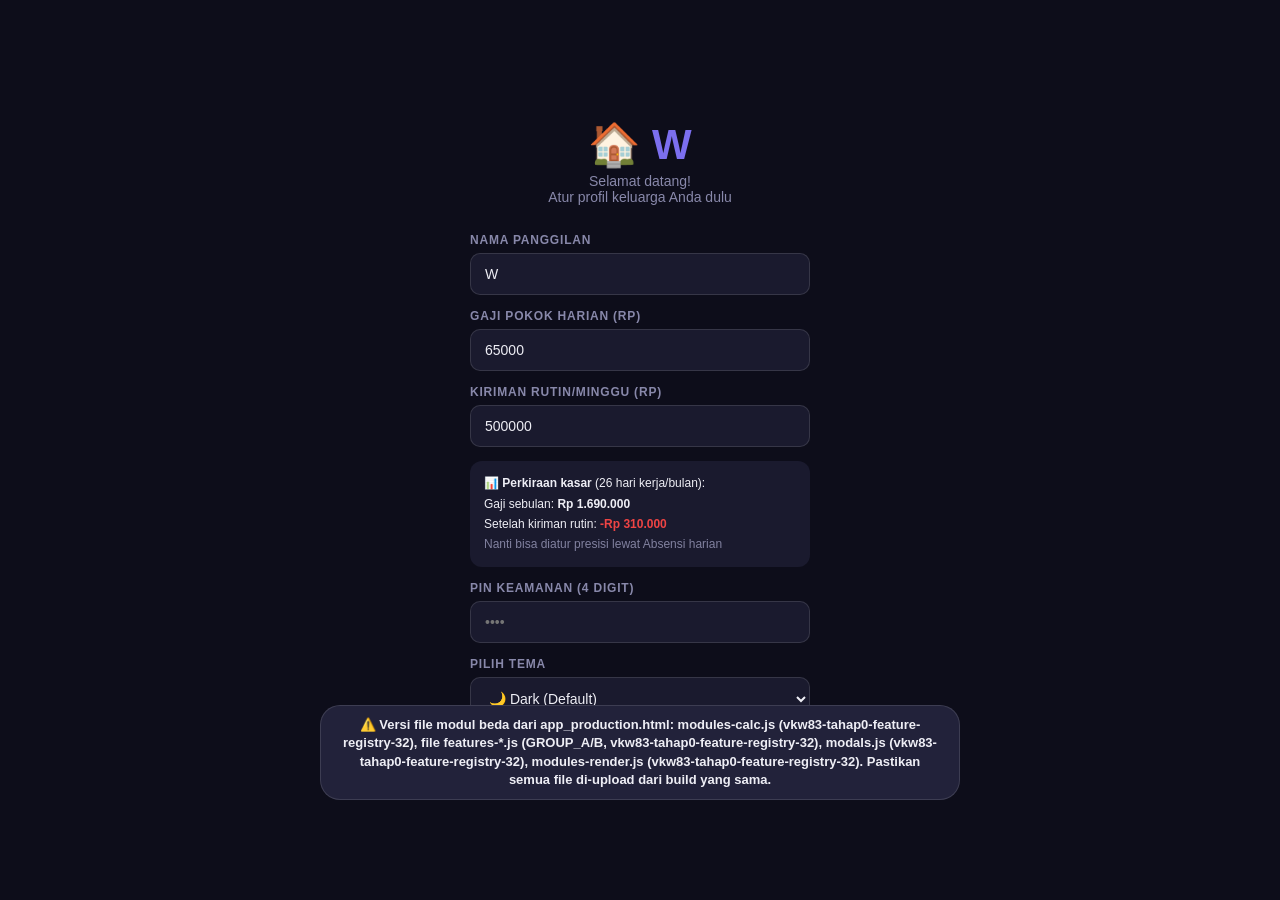
==== commit 49379922: "Add files via upload" ====
--- a/app_production.html
+++ b/app_production.html
@@ -53,7 +53,7 @@
 <meta name="viewport" content="width=device-width, initial-scale=1.0, maximum-scale=1.0, user-scalable=no, viewport-fit=cover">
 <meta name="apple-mobile-web-app-capable" content="yes">
 <title>Keluarga W</title>
-<link rel="stylesheet" href="styles.css?v=257">
+<link rel="stylesheet" href="styles.css?v=259">
 <script>
 /* Debug console (Eruda) — aktifkan sekali lewat ?debug=1 di URL, nempel via localStorage.
    Matikan lagi lewat ?debug=0. Tidak aktif buat user biasa. */
@@ -106,8 +106,8 @@
 }catch(_e){ console.error('Gagal tampilkan banner error modul:',_e); }
 };
 </script>
-<script src="app-bundle-a.min.js?v=257" onerror="window.__moduleLoadFail('app-bundle-a.min.js')"></script>
-<script src="smoke-test.js?v=257" defer></script>
+<script src="app-bundle-a.min.js?v=259" onerror="window.__moduleLoadFail('app-bundle-a.min.js')"></script>
+<script src="smoke-test.js?v=259" defer></script>
 <link rel="manifest" id="pwaManifestLink" href="manifest.json">
 </head>
 <body data-theme="dark">
@@ -2389,6 +2389,6 @@
 <script>document.write(MODAL_HTML[68]);</script><!-- modal:goldZakatModal (Analisa Emas & Zakat) -->
 <script>document.write(MODAL_HTML[69]);</script><!-- modal:importShopExcelModal (Import dari Excel Shop) -->
 
-<script src="app-bundle-b.min.js?v=257" onerror="window.__moduleLoadFail('app-bundle-b.min.js')"></script>
+<script src="app-bundle-b.min.js?v=259" onerror="window.__moduleLoadFail('app-bundle-b.min.js')"></script>
 </body>
 </html>
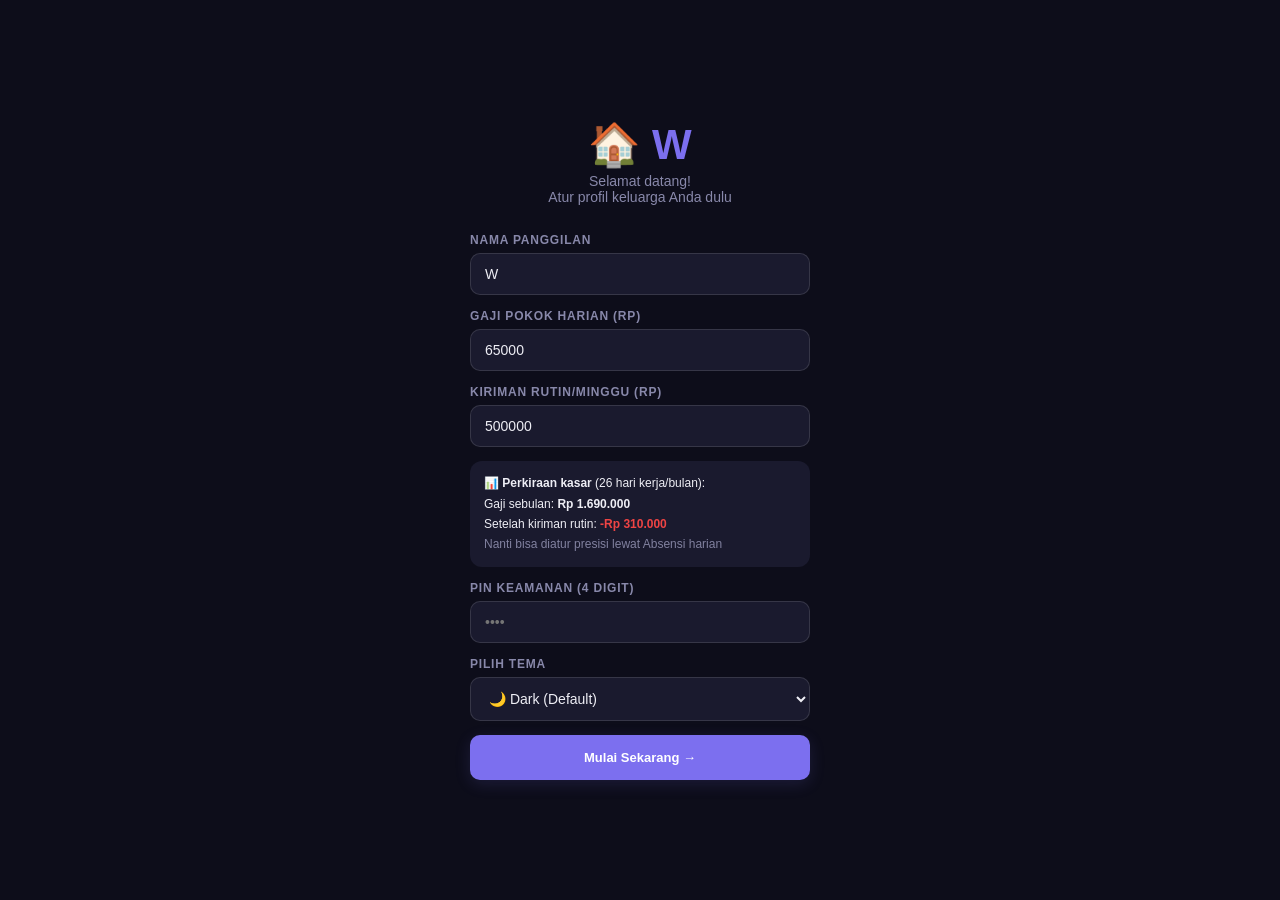
==== commit 10b1c4db: "Add files via upload" ====
--- a/app_production.html
+++ b/app_production.html
@@ -53,7 +53,7 @@
 <meta name="viewport" content="width=device-width, initial-scale=1.0, maximum-scale=1.0, user-scalable=no, viewport-fit=cover">
 <meta name="apple-mobile-web-app-capable" content="yes">
 <title>Keluarga W</title>
-<link rel="stylesheet" href="styles.css?v=259">
+<link rel="stylesheet" href="styles.css?v=260">
 <script>
 /* Debug console (Eruda) — aktifkan sekali lewat ?debug=1 di URL, nempel via localStorage.
    Matikan lagi lewat ?debug=0. Tidak aktif buat user biasa. */
@@ -106,8 +106,8 @@
 }catch(_e){ console.error('Gagal tampilkan banner error modul:',_e); }
 };
 </script>
-<script src="app-bundle-a.min.js?v=259" onerror="window.__moduleLoadFail('app-bundle-a.min.js')"></script>
-<script src="smoke-test.js?v=259" defer></script>
+<script src="app-bundle-a.min.js?v=260" onerror="window.__moduleLoadFail('app-bundle-a.min.js')"></script>
+<script src="smoke-test.js?v=260" defer></script>
 <link rel="manifest" id="pwaManifestLink" href="manifest.json">
 </head>
 <body data-theme="dark">
@@ -2389,6 +2389,6 @@
 <script>document.write(MODAL_HTML[68]);</script><!-- modal:goldZakatModal (Analisa Emas & Zakat) -->
 <script>document.write(MODAL_HTML[69]);</script><!-- modal:importShopExcelModal (Import dari Excel Shop) -->
 
-<script src="app-bundle-b.min.js?v=259" onerror="window.__moduleLoadFail('app-bundle-b.min.js')"></script>
+<script src="app-bundle-b.min.js?v=260" onerror="window.__moduleLoadFail('app-bundle-b.min.js')"></script>
 </body>
 </html>
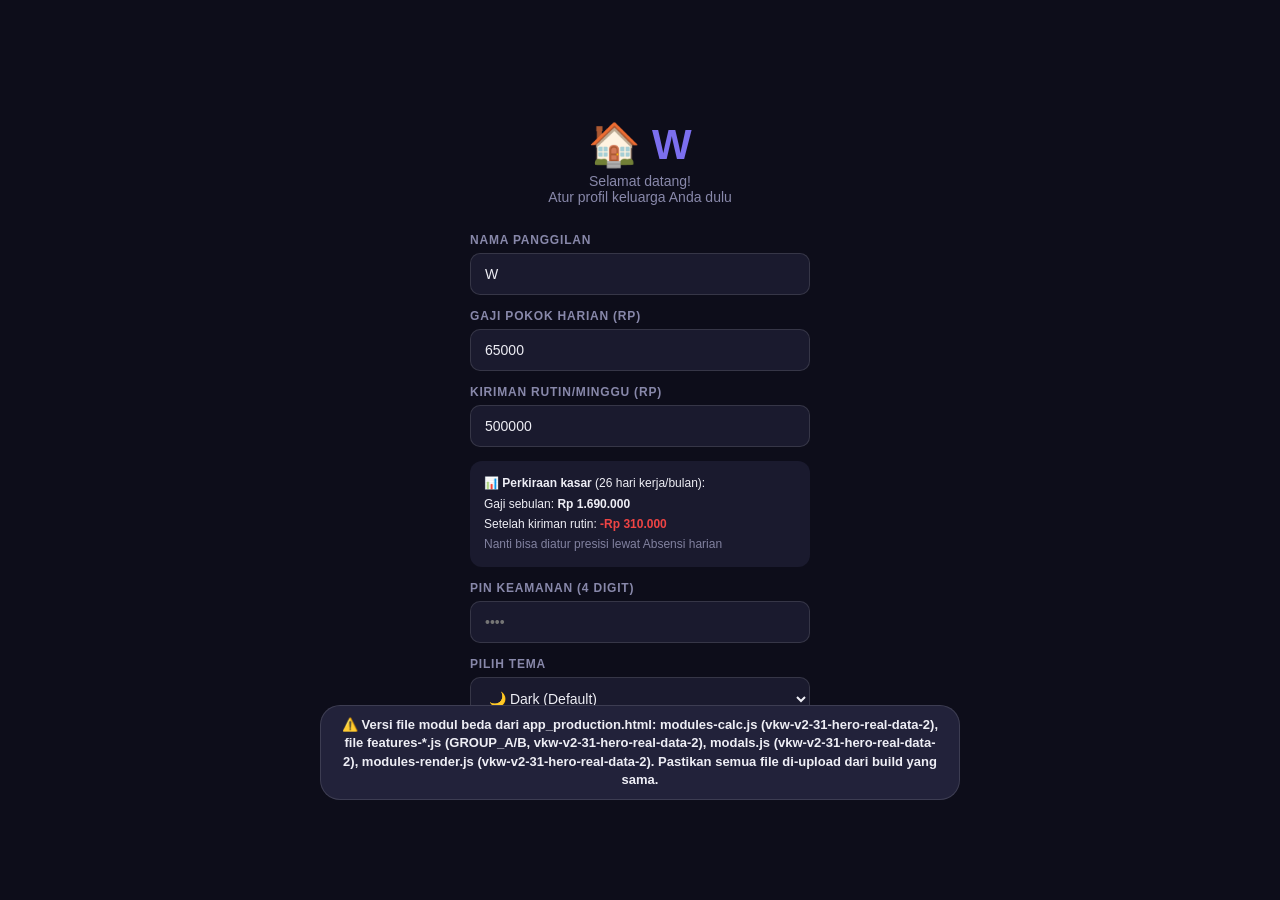
==== commit 08044410: "Add files via upload" ====
--- a/app_production.html
+++ b/app_production.html
@@ -53,7 +53,7 @@
 <meta name="viewport" content="width=device-width, initial-scale=1.0, maximum-scale=1.0, user-scalable=no, viewport-fit=cover">
 <meta name="apple-mobile-web-app-capable" content="yes">
 <title>Keluarga W</title>
-<link rel="stylesheet" href="styles.css?v=260">
+<link rel="stylesheet" href="styles.css?v=261">
 <script>
 /* Debug console (Eruda) — aktifkan sekali lewat ?debug=1 di URL, nempel via localStorage.
    Matikan lagi lewat ?debug=0. Tidak aktif buat user biasa. */
@@ -106,8 +106,8 @@
 }catch(_e){ console.error('Gagal tampilkan banner error modul:',_e); }
 };
 </script>
-<script src="app-bundle-a.min.js?v=260" onerror="window.__moduleLoadFail('app-bundle-a.min.js')"></script>
-<script src="smoke-test.js?v=260" defer></script>
+<script src="app-bundle-a.min.js?v=261" onerror="window.__moduleLoadFail('app-bundle-a.min.js')"></script>
+<script src="smoke-test.js?v=261" defer></script>
 <link rel="manifest" id="pwaManifestLink" href="manifest.json">
 </head>
 <body data-theme="dark">
@@ -2389,6 +2389,6 @@
 <script>document.write(MODAL_HTML[68]);</script><!-- modal:goldZakatModal (Analisa Emas & Zakat) -->
 <script>document.write(MODAL_HTML[69]);</script><!-- modal:importShopExcelModal (Import dari Excel Shop) -->
 
-<script src="app-bundle-b.min.js?v=260" onerror="window.__moduleLoadFail('app-bundle-b.min.js')"></script>
+<script src="app-bundle-b.min.js?v=261" onerror="window.__moduleLoadFail('app-bundle-b.min.js')"></script>
 </body>
 </html>
--- a/styles.css
+++ b/styles.css
@@ -1034,7 +1034,31 @@
    saat ini, tidak ada preseden Sidebar). Tidak menyentuh/override rule
    .nav, .nav-item, atau .keu-fab existing manapun. */
 .dashboard-v2-root{display:none}
-.dashboard-v2-root:not([hidden]){display:block}
+/* BUGFIX: saat aktif, root ini sebelumnya cuma `display:block` — sebagai
+   node biasa yang di-append ke <body> (lihat dashboard-v2-shell.js init()),
+   itu berarti dia ikut alur dokumen NORMAL. Tapi UI app yang sesungguhnya
+   (#scrollRoot, lihat aturan di atas) dipasang `position:fixed;inset:0`,
+   yang artinya dia LEPAS dari alur dokumen. Akibatnya <body> kehilangan
+   tinggi dari #scrollRoot, dan root V2 (anak <body> berikutnya) ikut mulai
+   dari (0,0) juga — dua UI penuh-layar numpuk gambar di titik yang sama
+   (persis gejala teks/kartu Hero lama & Hero V2 bertumpuk tak terbaca).
+   Fix: samakan pola positioning dgn #scrollRoot (`position:fixed;inset:0`)
+   supaya root V2 jadi layer penuh-layar sendiri yang benar2 MENGGANTIKAN
+   tampilan lama secara visual selama aktif (bukan numpuk di belakang/
+   depannya) — z-index disamakan level dgn layer full-screen lain yang
+   sudah ada (--z-onboard) supaya konsisten dgn skala z-index existing,
+   bukan angka baru yang di-hardcode. Tidak mengubah dashboard-v2-shell.js
+   sama sekali — murni CSS, `hidden` attribute yang sudah ada dari shell
+   tetap satu-satunya sumber kebenaran show/hide. */
+.dashboard-v2-root:not([hidden]){
+  display:block;
+  position:fixed;
+  inset:0;
+  z-index:var(--z-onboard);
+  overflow-y:auto;
+  background:var(--bg);
+  -webkit-overflow-scrolling:touch;
+}
 
 .dashboard-v2-sidebar{
   display:none;
@@ -1048,12 +1072,94 @@
   .dashboard-v2-sidebar{display:block}
 }
 
+/* ===== QA V2.41 (Critical #2): .dashboard-v2-root basenya `display:block`
+   (murni block flow) - begitu Sidebar berubah jadi `display:block` di
+   >=1024px (aturan di atas), Sidebar (anak pertama root, urutan DOM:
+   sidebar, header, main, bottomnav, fab) ikut kena aturan block flow
+   biasa: melebar 1 baris PENUH lalu numpuk DI ATAS Header/Main, bukan
+   jadi kolom di samping konten (root tidak pernah diubah jadi flex/grid
+   di breakpoint manapun). Fix murni additive & desktop-only (>=1024px,
+   breakpoint sama persis dgn Sidebar di atas supaya kedua aturan selalu
+   sinkron): root jadi CSS Grid 2 kolom (Sidebar | konten), Header & Main
+   ditaruh eksplisit di kolom ke-2. Base rule root (`display:block` dst)
+   TIDAK diubah/dihapus - override HANYA berlaku >=1024px, jadi perilaku
+   mobile (<1024px, Sidebar `display:none`) sama sekali tidak berubah.
+   FAB tidak perlu penempatan grid (`.keu-fab` sudah `position:fixed`,
+   lepas dari flow). Lebar kolom Sidebar (240px) memakai literal px,
+   konsisten dgn pola ukuran non-token lain yg sudah ada di file ini
+   (mis. .dashboard-v2-health-score-circle width:96px) - belum ada
+   preseden lebar sidebar di file ini utk direuse (app lain 100% mobile
+   bottom-nav, lihat DASHBOARD-V2-SHELL.md), bukan token spacing/warna
+   baru. Bottom Nav V2 sengaja TIDAK ditaruh di grid (tetap `display:
+   none` bawaan di >=1024px dari aturan di atas - Sidebar sudah
+   menggantikan perannya di desktop, sama seperti sebelum patch ini). */
+@media (min-width:1024px){
+  .dashboard-v2-root:not([hidden]){
+    display:grid;
+    grid-template-columns:240px 1fr;
+    grid-template-rows:auto 1fr;
+  }
+  .dashboard-v2-sidebar{
+    grid-column:1;
+    grid-row:1 / span 2;
+    /* QA V2.42: sama dgn Header (lihat komentar di rule
+       .dashboard-v2-header) - root adlh satu-satunya scroll container
+       (`overflow-y:auto`), jadi tanpa `position:sticky` Sidebar (isinya:
+       5 item navigasi) ikut tergulung & hilang saat Main discroll,
+       walau kolom Sidebar sendiri (area grid) melebar penuh setinggi
+       konten. Fix additive: sticky top:0 supaya Sidebar tetap terlihat
+       di bagian atas viewport selama area kolomnya masih terlihat -
+       breakpoint & scope sama persis dgn override grid di atas
+       (>=1024px saja), tidak menambah token baru. */
+    position:sticky;
+    top:0;
+    /* QA V2.42 (lanjutan): tanpa `align-self:start`, grid item ini
+       di-stretch (default) memenuhi TINGGI PENUH area gridnya (row1/
+       span2, setinggi seluruh konten Main yg discroll - diverifikasi
+       lewat browser sungguhan: tanpa baris ini box Sidebar sendiri
+       setinggi ~5500px, sama persis dgn tinggi scrollable content,
+       sehingga `sticky` tidak py "ruang" utk menempel & top:0 di atas
+       tidak berefek sama sekali). `align-self:start` membuat box
+       Sidebar hanya setinggi kontennya sendiri (5 item nav) di dalam
+       area grid yg tetap sama (row1/span2) - sticky lalu py ruang utk
+       menempel di top:0 & tetap dlm batas area grid, TIDAK
+       mempengaruhi lebar/posisi kolom (grid-column/grid-row di atas
+       tidak berubah). */
+    align-self:start;
+  }
+  .dashboard-v2-header{
+    grid-column:2;
+    grid-row:1;
+  }
+  .dashboard-v2-main{
+    grid-column:2;
+    grid-row:2;
+  }
+}
+
+/* ===== QA V2.42: .dashboard-v2-header sebelum patch ini tidak punya
+   `position` sama sekali (statis, ikut alur dokumen biasa). Karena
+   scroll container Dashboard V2 ada di `.dashboard-v2-root` itu sendiri
+   (`overflow-y:auto`, lihat aturan di atas) dan Header cuma sibling
+   biasa dari Main (bukan elemen terpisah di luar area scroll), begitu
+   Main (13 section builder) melebihi tinggi viewport, Header ikut
+   tergulung ke atas & hilang dari layar saat discroll - padahal Header
+   V2 (search/notification/avatar) dimaksudkan tampil terus (persistent
+   chrome), sama seperti `.header` lama (baris atas file ini) yang
+   memang sengaja `position:sticky;top:0`. Fix: reuse PERSIS pola
+   `.header` yang sudah ada (position:sticky + top:0 + z-index:
+   var(--z-chrome)) - tidak ada nilai/token baru, konsisten dgn
+   precedent yg sudah dipakai di file yang sama. Properti lain (padding/
+   background/color/font-size/border-bottom) TIDAK diubah. */
 .dashboard-v2-header{
   padding:var(--sp-5) var(--sp-6);
   background:var(--header-bg);
   color:var(--text);
   font-size:var(--fs-stat);
   border-bottom:1px solid var(--border);
+  position:sticky;
+  top:0;
+  z-index:var(--z-chrome);
 }
 
 .dashboard-v2-main{
@@ -1069,6 +1175,41 @@
   border-top:1px solid var(--border);
   color:var(--text2);
   font-size:var(--fs-caption);
+}
+/* ===== QA V2.41 (Critical #1): sebelum patch ini .dashboard-v2-bottomnav
+   selalu `display:none` di SEMUA lebar layar - tidak ada media query yg
+   pernah menampilkannya (beda dgn .dashboard-v2-sidebar yg punya
+   override min-width:1024px di atas). Akibatnya saat Dashboard V2 root
+   aktif di lebar <1024px, TIDAK ADA navigasi yg terlihat sama sekali
+   (Sidebar sengaja desktop-only, Bottom Nav V2 malah tidak pernah
+   tampil). Fix murni additive: tambah breakpoint mobile (<1024px,
+   berpasangan dgn breakpoint desktop Sidebar) supaya Bottom Nav V2
+   tampil sbg pengganti Sidebar persis di rentang lebar yg sama dimana
+   Sidebar tersembunyi - simetris dgn pola Sidebar, base rule `display:
+   none` di atas TIDAK diubah/dihapus. */
+@media (max-width:1023px){
+  .dashboard-v2-bottomnav{
+    display:flex;
+    align-items:center;
+    justify-content:space-around;
+    /* QA V2.42: V2.41 (Critical #1) membuat Bottom Nav V2 akhirnya
+       TAMPIL di <1024px, tapi tidak diberi `position` - karena root
+       adlh satu-satunya scroll container (`overflow-y:auto`) & Bottom
+       Nav cuma sibling biasa SETELAH Main (13 section builder) di DOM,
+       begitu Main melebihi tinggi viewport, Bottom Nav baru kelihatan
+       stlh discroll sampai PALING BAWAH konten - bukan navigasi
+       persisten spt namanya/spt `.nav` lama (yg memang sengaja
+       `position:fixed;bottom:0`). Fix additive, scope tetap di dalam
+       breakpoint yg sama persis dgn fix V2.41 (<1024px): tambah
+       `position:sticky;bottom:0` (bukan `fixed`, supaya tetap dlm alur
+       kolom `.dashboard-v2-root` yg sudah 100% width, tidak perlu
+       left/right/width baru) + z-index reuse var(--z-chrome) - token
+       yg sama persis dipakai `.nav`/`.header` lama utk keperluan
+       identik. Tidak ada nilai/token baru. */
+    position:sticky;
+    bottom:0;
+    z-index:var(--z-chrome);
+  }
 }
 
 .dashboard-v2-fab{
@@ -1127,3 +1268,537 @@
   color:var(--text2);
   margin-top:var(--sp-2);
 }
+
+/* ===== Tahap V2.4: Insight Panel. Reuse token existing saja
+   (--sp-*/--r-xl/--fs-body/--surface2/--border/--text2), tidak ada nilai
+   baru yang di-hardcode. Container pakai pola kartu yang sama dgn
+   .dashboard-v2-hero (padding/border-radius/background) di atas; separator
+   antar item pakai border-top reuse --border, bukan warna baru. */
+.dashboard-v2-insight-panel{
+  margin-top:var(--sp-6);
+  padding:var(--sp-5);
+  background:var(--surface2);
+  border:1px solid var(--border);
+  border-radius:var(--r-xl);
+}
+.dashboard-v2-insight-item{
+  font-size:var(--fs-body);
+  color:var(--text2);
+  padding:var(--sp-2) 0;
+}
+.dashboard-v2-insight-item + .dashboard-v2-insight-item{
+  border-top:1px solid var(--border);
+}
+
+/* ===== Tahap V2.6/V2.21: Recent Activity. Reuse token existing saja
+   (--sp-*/--r-xl/--fs-body/--surface2/--border/--text2), tidak ada nilai
+   baru. Pola identik dgn Insight Panel di atas (kartu + separator antar
+   item) — komponen ini memang dokumentasikan sbg pola sama persis dgn
+   _buildInsightPanel() di dashboard-v2-shell.js. Class item dipakai sama
+   utk 5 baris lama maupun 4 elemen data (V2.21) — tidak ada pembeda
+   struktural di JS, jadi cukup 1 selector item bersama. */
+.dashboard-v2-recent-activity{
+  margin-top:var(--sp-6);
+  padding:var(--sp-5);
+  background:var(--surface2);
+  border:1px solid var(--border);
+  border-radius:var(--r-xl);
+}
+.dashboard-v2-recent-activity-item{
+  font-size:var(--fs-body);
+  color:var(--text2);
+  padding:var(--sp-2) 0;
+}
+.dashboard-v2-recent-activity-item + .dashboard-v2-recent-activity-item{
+  border-top:1px solid var(--border);
+}
+
+/* ===== Tahap V2.7/V2.20: Statistics Panel. Reuse token existing saja
+   (--sp-*/--r-xl/--fs-*/--surface2/--border/--text/--text2), tidak ada
+   nilai baru. Beda dgn Insight Panel/Recent Activity (list flat), builder
+   ini merender <button disabled> berisi 4 span (icon/title/value/trend)
+   sbg "kartu" dlm grid 2 kolom — jadi container dibuat grid, tiap kartu
+   flex-column, reset properti default <button> (border/background/font)
+   pakai token yg sama dgn container kartu lain di file ini. Class
+   .dashboard-v2-statistics-card dipakai sama utk 4 kartu placeholder
+   (button) maupun 4 elemen data V2.20 (div) — tidak ada pembeda
+   struktural di JS, jadi cukup 1 selector kartu bersama. */
+.dashboard-v2-statistics-panel{
+  margin-top:var(--sp-6);
+  display:grid;
+  grid-template-columns:repeat(2, 1fr);
+  gap:var(--sp-3);
+}
+.dashboard-v2-statistics-card{
+  display:flex;
+  flex-direction:column;
+  align-items:flex-start;
+  gap:var(--sp-2);
+  width:100%;
+  box-sizing:border-box;
+  padding:var(--sp-5);
+  background:var(--surface2);
+  border:1px solid var(--border);
+  border-radius:var(--r-xl);
+  text-align:left;
+  font-family:inherit;
+  cursor:default;
+}
+.dashboard-v2-statistics-icon{
+  font-size:var(--fs-icon-lg);
+}
+.dashboard-v2-statistics-title{
+  font-size:var(--fs-label);
+  color:var(--text2);
+}
+.dashboard-v2-statistics-value{
+  font-size:var(--fs-stat);
+  color:var(--text);
+}
+.dashboard-v2-statistics-trend{
+  font-size:var(--fs-caption);
+  color:var(--text2);
+}
+
+/* ===== Tahap V2.8/V2.22: Upcoming Tasks. Reuse token existing saja
+   (--sp-*/--r-xl/--fs-*/--surface2/--border/--text/--text2), tidak ada
+   nilai baru. Pola identik dgn Statistics Panel di atas (grid 2 kolom +
+   kartu <button disabled> flex-column) — komponen ini memang
+   didokumentasikan sbg pola sama persis dgn _buildStatisticsPanel() di
+   dashboard-v2-shell.js. Class kartu dipakai sama utk 5 kartu placeholder
+   (button) maupun 4 elemen data V2.22 (div). */
+.dashboard-v2-upcoming-tasks{
+  margin-top:var(--sp-6);
+  display:grid;
+  grid-template-columns:repeat(2, 1fr);
+  gap:var(--sp-3);
+}
+.dashboard-v2-upcoming-task-card{
+  display:flex;
+  flex-direction:column;
+  align-items:flex-start;
+  gap:var(--sp-2);
+  width:100%;
+  box-sizing:border-box;
+  padding:var(--sp-5);
+  background:var(--surface2);
+  border:1px solid var(--border);
+  border-radius:var(--r-xl);
+  text-align:left;
+  font-family:inherit;
+  cursor:default;
+}
+.dashboard-v2-upcoming-task-icon{
+  font-size:var(--fs-icon-lg);
+}
+.dashboard-v2-upcoming-task-title{
+  font-size:var(--fs-body-lg);
+  color:var(--text);
+}
+.dashboard-v2-upcoming-task-due-date{
+  font-size:var(--fs-caption);
+  color:var(--text2);
+}
+.dashboard-v2-upcoming-task-status{
+  font-size:var(--fs-caption);
+  color:var(--text2);
+}
+
+/* ===== Tahap V2.9/V2.23: Notifications. Reuse token existing saja
+   (--sp-*/--r-xl/--fs-*/--surface2/--border/--text/--text2), tidak ada
+   nilai baru. Pola identik dgn Statistics Panel/Upcoming Tasks (grid 2
+   kolom + kartu <button disabled> flex-column) — komponen ini memang
+   didokumentasikan sbg pola sama persis dgn _buildUpcomingTasks()
+   (V2.8). Class kartu dipakai sama utk 5 kartu placeholder (button)
+   maupun 4 elemen data V2.23 (div). */
+.dashboard-v2-notifications{
+  margin-top:var(--sp-6);
+  display:grid;
+  grid-template-columns:repeat(2, 1fr);
+  gap:var(--sp-3);
+}
+.dashboard-v2-notification-card{
+  display:flex;
+  flex-direction:column;
+  align-items:flex-start;
+  gap:var(--sp-2);
+  width:100%;
+  box-sizing:border-box;
+  padding:var(--sp-5);
+  background:var(--surface2);
+  border:1px solid var(--border);
+  border-radius:var(--r-xl);
+  text-align:left;
+  font-family:inherit;
+  cursor:default;
+}
+.dashboard-v2-notification-icon{
+  font-size:var(--fs-icon-lg);
+}
+.dashboard-v2-notification-title{
+  font-size:var(--fs-body-lg);
+  color:var(--text);
+}
+.dashboard-v2-notification-description{
+  font-size:var(--fs-caption);
+  color:var(--text2);
+}
+.dashboard-v2-notification-timestamp{
+  font-size:var(--fs-caption);
+  color:var(--text2);
+}
+
+/* ===== Tahap V2.10/V2.25: AI Command Center. Reuse token existing saja
+   (--sp-*/--r-xl/--r-md/--fs-*/--surface2/--surface3/--border/--border2/
+   --text/--text2), tidak ada nilai baru. Beda dgn builder kartu lain di
+   atas, struktur di sini campuran 1 <input readonly> + kartu aksi + 1
+   area saran, semua ANAK LANGSUNG section yg sama (tanpa wrapper grid
+   terpisah) — jadi container dibuat flex-wrap dgn search & suggestion
+   dipaksa selebar 1 baris penuh (flex-basis 100%), kartu aksi mengisi
+   sisa baris di antaranya. flex-basis kartu aksi (140px) memakai literal
+   px, konsisten dgn pola ukuran non-token yg sudah dipakai di file ini
+   (mis. .tx-icon width:38px) — bukan token warna/spasi/radius baru.
+   Class .dashboard-v2-ai-action-card dipakai sama utk 4 kartu aksi
+   placeholder (button) maupun 4 elemen data V2.25 (div). */
+.dashboard-v2-ai-command-center{
+  margin-top:var(--sp-6);
+  display:flex;
+  flex-wrap:wrap;
+  gap:var(--sp-3);
+  padding:var(--sp-5);
+  background:var(--surface2);
+  border:1px solid var(--border);
+  border-radius:var(--r-xl);
+}
+.dashboard-v2-ai-search{
+  flex:1 1 100%;
+  width:100%;
+  box-sizing:border-box;
+  padding:var(--sp-4) var(--sp-5);
+  background:var(--surface3);
+  border:1px solid var(--border2);
+  border-radius:var(--r-md);
+  color:var(--text);
+  font-family:inherit;
+  font-size:var(--fs-body);
+}
+.dashboard-v2-ai-action-card{
+  flex:1 1 140px;
+  box-sizing:border-box;
+  padding:var(--sp-4) var(--sp-5);
+  background:var(--surface3);
+  border:1px solid var(--border);
+  border-radius:var(--r-md);
+  color:var(--text2);
+  font-family:inherit;
+  font-size:var(--fs-body);
+  text-align:left;
+  cursor:default;
+}
+.dashboard-v2-ai-suggestion{
+  flex:1 1 100%;
+  font-size:var(--fs-caption);
+  color:var(--text2);
+  padding-top:var(--sp-2);
+  border-top:1px solid var(--border);
+}
+
+/* ===== Tahap V2.11/V2.26: Health Score. Reuse token existing saja
+   (--sp-*/--r-xl/--r-md/--r-full/--fs-*/--surface2/--surface3/--border/
+   --text/--text2), tidak ada nilai baru. Struktur beda dgn builder kartu
+   lain: 1 lingkaran skor + 1 subtitle + 4 kartu metrik, semua ANAK
+   LANGSUNG section yg sama — jadi container dibuat flex-wrap (pola sama
+   dgn AI Command Center di atas), lingkaran & subtitle dipaksa row
+   sendiri (flex-basis 100% utk subtitle, flex 0 0 auto utk lingkaran),
+   kartu metrik mengisi baris berikutnya. Class
+   .dashboard-v2-health-metric-card dipakai sama utk 4 kartu placeholder
+   (button) maupun 4 elemen data V2.26 (div). */
+.dashboard-v2-health-score{
+  margin-top:var(--sp-6);
+  display:flex;
+  flex-wrap:wrap;
+  align-items:center;
+  justify-content:center;
+  gap:var(--sp-3);
+  padding:var(--sp-5);
+  background:var(--surface2);
+  border:1px solid var(--border);
+  border-radius:var(--r-xl);
+}
+.dashboard-v2-health-score-circle{
+  flex:0 0 auto;
+  width:96px;
+  height:96px;
+  box-sizing:border-box;
+  display:flex;
+  align-items:center;
+  justify-content:center;
+  background:var(--surface3);
+  border:1px solid var(--border);
+  border-radius:var(--r-full);
+}
+.dashboard-v2-health-score-value{
+  font-size:var(--fs-stat);
+  color:var(--text);
+}
+.dashboard-v2-health-score-subtitle{
+  flex:1 1 100%;
+  text-align:center;
+  font-size:var(--fs-caption);
+  color:var(--text2);
+}
+.dashboard-v2-health-metric-card{
+  flex:1 1 140px;
+  box-sizing:border-box;
+  display:flex;
+  flex-direction:column;
+  align-items:flex-start;
+  gap:var(--sp-2);
+  padding:var(--sp-4) var(--sp-5);
+  background:var(--surface3);
+  border:1px solid var(--border);
+  border-radius:var(--r-md);
+  text-align:left;
+  font-family:inherit;
+  cursor:default;
+}
+.dashboard-v2-health-metric-icon{
+  font-size:var(--fs-icon-lg);
+}
+.dashboard-v2-health-metric-title{
+  font-size:var(--fs-label);
+  color:var(--text2);
+}
+.dashboard-v2-health-metric-status{
+  font-size:var(--fs-caption);
+  color:var(--text2);
+}
+
+/* ===== Tahap V2.12/V2.27: Predictive Insights. Reuse token existing saja
+   (--sp-*/--r-xl/--fs-*/--surface2/--border/--text/--text2), tidak ada
+   nilai baru. Pola grid 2 kolom identik dgn Statistics Panel/Notifications
+   di atas. Beda dgn builder lain, 4 elemen data V2.27 di sini memakai
+   class TERPISAH (.dashboard-v2-predictive-data-card, bukan
+   .dashboard-v2-predictive-card) — sesuai apa adanya di JS, jadi dibuat
+   selector kartu tambahan (grid-column:span 2 spy tampil selebar 1 baris
+   penuh, konsisten dgn pola item ringkasan teks di builder2 lain). */
+.dashboard-v2-predictive-insights{
+  margin-top:var(--sp-6);
+  display:grid;
+  grid-template-columns:repeat(2, 1fr);
+  gap:var(--sp-3);
+}
+.dashboard-v2-predictive-card{
+  display:flex;
+  flex-direction:column;
+  align-items:flex-start;
+  gap:var(--sp-2);
+  width:100%;
+  box-sizing:border-box;
+  padding:var(--sp-5);
+  background:var(--surface2);
+  border:1px solid var(--border);
+  border-radius:var(--r-xl);
+  text-align:left;
+  font-family:inherit;
+  cursor:default;
+}
+.dashboard-v2-predictive-icon{
+  font-size:var(--fs-icon-lg);
+}
+.dashboard-v2-predictive-title{
+  font-size:var(--fs-body-lg);
+  color:var(--text);
+}
+.dashboard-v2-predictive-prediction{
+  font-size:var(--fs-body);
+  color:var(--text);
+}
+.dashboard-v2-predictive-confidence{
+  font-size:var(--fs-caption);
+  color:var(--text2);
+}
+.dashboard-v2-predictive-recommendation{
+  font-size:var(--fs-caption);
+  color:var(--text2);
+}
+.dashboard-v2-predictive-data-card{
+  grid-column:span 2;
+  box-sizing:border-box;
+  padding:var(--sp-5);
+  background:var(--surface2);
+  border:1px solid var(--border);
+  border-radius:var(--r-xl);
+  font-size:var(--fs-body);
+  color:var(--text2);
+}
+
+/* ===== Tahap V2.13/V2.24: Automation Center. Reuse token existing saja
+   (--sp-*/--r-xl/--fs-*/--surface2/--border/--text/--text2), tidak ada
+   nilai baru. Pola grid 2 kolom identik dgn Statistics Panel/
+   Notifications/Predictive Insights di atas. Class
+   .dashboard-v2-automation-card dipakai sama utk 5 kartu placeholder
+   (button, Tahap V2.13) maupun 4 elemen data V2.24 (div) — tidak ada
+   pembeda struktural di JS, jadi cukup 1 selector kartu bersama (sama
+   spt pola Statistics Panel/Notifications, BEDA dgn Predictive Insights
+   yg pakai class terpisah). Builder ini adalah builder TERAKHIR dari
+   rangkaian audit CSS Dashboard V2 — lihat CHANGELOG-V2_39.md utk Final
+   CSS Audit menyeluruh. */
+.dashboard-v2-automation-center{
+  margin-top:var(--sp-6);
+  display:grid;
+  grid-template-columns:repeat(2, 1fr);
+  gap:var(--sp-3);
+}
+.dashboard-v2-automation-card{
+  display:flex;
+  flex-direction:column;
+  align-items:flex-start;
+  gap:var(--sp-2);
+  width:100%;
+  box-sizing:border-box;
+  padding:var(--sp-5);
+  background:var(--surface2);
+  border:1px solid var(--border);
+  border-radius:var(--r-xl);
+  text-align:left;
+  font-family:inherit;
+  cursor:default;
+}
+.dashboard-v2-automation-icon{
+  font-size:var(--fs-icon-lg);
+}
+.dashboard-v2-automation-title{
+  font-size:var(--fs-body-lg);
+  color:var(--text);
+}
+.dashboard-v2-automation-schedule{
+  font-size:var(--fs-caption);
+  color:var(--text2);
+}
+.dashboard-v2-automation-status{
+  font-size:var(--fs-caption);
+  color:var(--text2);
+}
+.dashboard-v2-automation-description{
+  font-size:var(--fs-caption);
+  color:var(--text2);
+}
+
+/* ===== Tahap V2_40: Final merge - Summary Cards, Quick Actions, Module
+   Grid, Sidebar item, Bottom Nav item, Hero *-summary (V2.17). Reuse
+   token existing saja (--sp-*/--r-*/--fs-*/--surface2/--border/--text/
+   --text2), tidak ada nilai baru. Semua selector di bawah ini BARU
+   (belum ada rule sebelumnya utk class ini) - murni additive, tidak
+   mengubah/menghapus rule/selector lama di file ini. */
+
+/* Hero *-summary (V2.17): 4 elemen tambahan anak Hero, style identik
+   dgn .dashboard-v2-hero-healthscore/-balance/-insight yg sudah ada di
+   atas (rule lama TIDAK disentuh - ini rule baru terpisah dgn nilai
+   token yg sama, bukan mengubah selector existing). */
+.dashboard-v2-hero-finance-summary,
+.dashboard-v2-hero-vehicle-summary,
+.dashboard-v2-hero-family-summary,
+.dashboard-v2-hero-document-summary{
+  font-size:var(--fs-caption);
+  color:var(--text2);
+  margin-top:var(--sp-2);
+}
+
+/* Summary Cards (V2.3/V2.18): 8 kartu (4 placeholder + 4 data) sbg anak
+   langsung Summary Cards, pola grid 2 kolom sama dgn Statistics Panel/
+   Upcoming Tasks di atas. */
+.dashboard-v2-summary-cards{
+  margin-top:var(--sp-6);
+  display:grid;
+  grid-template-columns:repeat(2, 1fr);
+  gap:var(--sp-3);
+}
+.dashboard-v2-summary-card{
+  padding:var(--sp-5);
+  background:var(--surface2);
+  border:1px solid var(--border);
+  border-radius:var(--r-xl);
+  font-size:var(--fs-body);
+  color:var(--text2);
+}
+
+/* Quick Actions (V2.3): 4 tombol `disabled`, reuse pola tombol nonaktif
+   standar yg sama dgn Header V2 search/notification (opacity turun). */
+.dashboard-v2-quickactions{
+  margin-top:var(--sp-6);
+  display:flex;
+  flex-wrap:wrap;
+  gap:var(--sp-3);
+}
+.dashboard-v2-quickaction-btn{
+  flex:1 1 auto;
+  padding:var(--sp-4) var(--sp-5);
+  background:var(--surface2);
+  border:1px solid var(--border);
+  border-radius:var(--r-pill);
+  color:var(--text);
+  font-family:inherit;
+  font-size:var(--fs-body);
+  text-align:center;
+  opacity:.5;
+}
+
+/* Module Grid (V2.4/V2.19/V2.30): 10 kartu (6 placeholder + 4 data) sbg
+   anak Module Grid, pola grid 2 kolom sama dgn Summary Cards di atas.
+   3 dari 6 kartu placeholder bersifat interaktif (role="button", V2.30)
+   - dibedakan lewat atribut existing, bukan class baru. */
+.dashboard-v2-module-grid{
+  margin-top:var(--sp-6);
+  display:grid;
+  grid-template-columns:repeat(2, 1fr);
+  gap:var(--sp-3);
+}
+.dashboard-v2-module-card{
+  padding:var(--sp-5);
+  background:var(--surface2);
+  border:1px solid var(--border);
+  border-radius:var(--r-xl);
+  color:var(--text);
+  font-size:var(--fs-body-lg);
+  text-align:left;
+}
+.dashboard-v2-module-card[role="button"]{
+  cursor:pointer;
+}
+
+/* Sidebar item (V2.5): 5 tombol navigasi `disabled` anak Sidebar,
+   reuse pola tombol nonaktif standar (opacity turun) sama dgn Quick
+   Actions/Header V2 di atas. */
+.dashboard-v2-sidebar-item{
+  display:block;
+  width:100%;
+  box-sizing:border-box;
+  padding:var(--sp-3) var(--sp-4);
+  margin-bottom:var(--sp-2);
+  background:transparent;
+  border:none;
+  border-radius:var(--r-md);
+  color:var(--text2);
+  font-family:inherit;
+  font-size:var(--fs-body);
+  text-align:left;
+  opacity:.5;
+}
+
+/* Bottom Nav item (V2.5): 4 tombol navigasi `disabled` anak Bottom Nav,
+   pola sama dgn Sidebar item di atas (namespace terpisah - RFC §5 Risk
+   Assessment - tapi style nonaktif identik). */
+.dashboard-v2-bottomnav-item{
+  display:inline-block;
+  padding:var(--sp-2) var(--sp-3);
+  margin-right:var(--sp-2);
+  background:transparent;
+  border:none;
+  border-radius:var(--r-md);
+  color:var(--text2);
+  font-family:inherit;
+  font-size:var(--fs-caption);
+  text-align:center;
+  opacity:.5;
+}
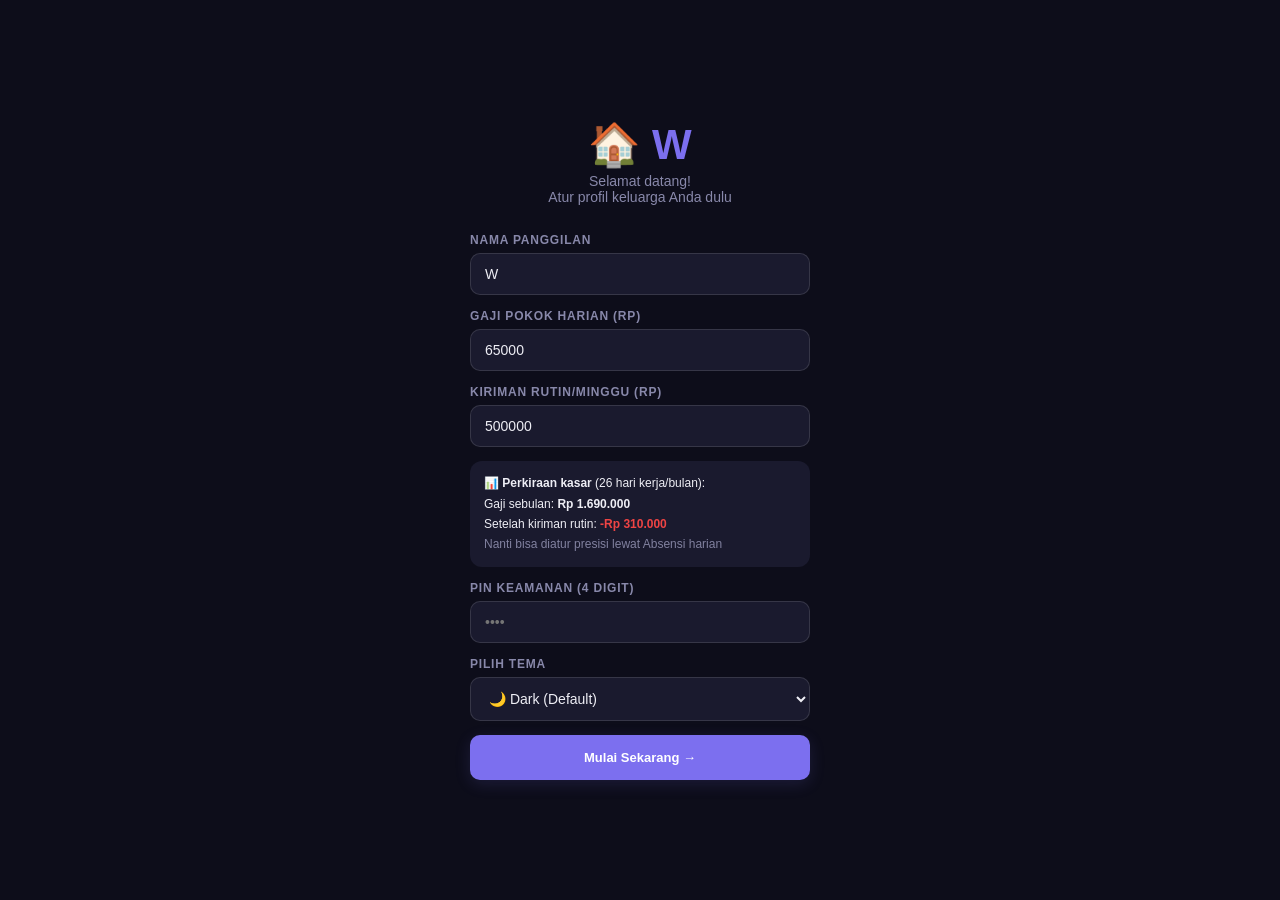
==== commit dae2e11f: "Add files via upload" ====
--- a/app_production.html
+++ b/app_production.html
@@ -53,7 +53,7 @@
 <meta name="viewport" content="width=device-width, initial-scale=1.0, maximum-scale=1.0, user-scalable=no, viewport-fit=cover">
 <meta name="apple-mobile-web-app-capable" content="yes">
 <title>Keluarga W</title>
-<link rel="stylesheet" href="styles.css?v=261">
+<link rel="stylesheet" href="styles.css?v=266">
 <script>
 /* Debug console (Eruda) — aktifkan sekali lewat ?debug=1 di URL, nempel via localStorage.
    Matikan lagi lewat ?debug=0. Tidak aktif buat user biasa. */
@@ -106,8 +106,8 @@
 }catch(_e){ console.error('Gagal tampilkan banner error modul:',_e); }
 };
 </script>
-<script src="app-bundle-a.min.js?v=261" onerror="window.__moduleLoadFail('app-bundle-a.min.js')"></script>
-<script src="smoke-test.js?v=261" defer></script>
+<script src="app-bundle-a.min.js?v=266" onerror="window.__moduleLoadFail('app-bundle-a.min.js')"></script>
+<script src="smoke-test.js?v=266" defer></script>
 <link rel="manifest" id="pwaManifestLink" href="manifest.json">
 </head>
 <body data-theme="dark">
@@ -2389,6 +2389,6 @@
 <script>document.write(MODAL_HTML[68]);</script><!-- modal:goldZakatModal (Analisa Emas & Zakat) -->
 <script>document.write(MODAL_HTML[69]);</script><!-- modal:importShopExcelModal (Import dari Excel Shop) -->
 
-<script src="app-bundle-b.min.js?v=261" onerror="window.__moduleLoadFail('app-bundle-b.min.js')"></script>
+<script src="app-bundle-b.min.js?v=266" onerror="window.__moduleLoadFail('app-bundle-b.min.js')"></script>
 </body>
 </html>
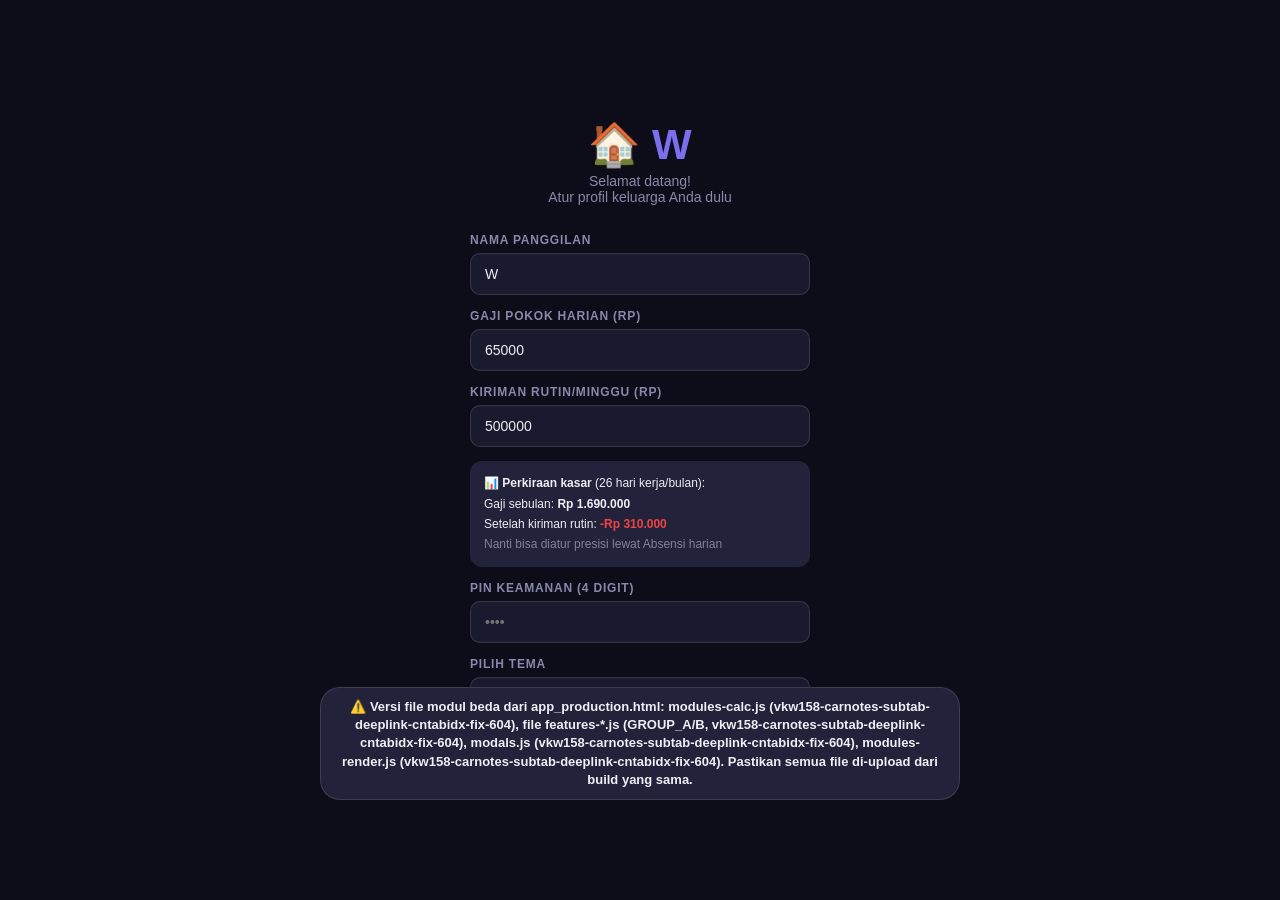
==== commit eeec5172: "Add files via upload" ====
--- a/app_production.html
+++ b/app_production.html
@@ -38,7 +38,22 @@
     accounts.google.com -> Google Identity Services (login Google Drive/Sheets).
     api.anthropic.com, generativelanguage.googleapis.com -> panggilan AI
       (fitur AI Asisten, pakai API key milik user sendiri, disimpan lokal).
+    open.er-api.com -> auto-fetch kurs USD/IDR untuk kartu Kondisi Ekonomi
+      (EIE, fase 2), API publik gratis TANPA API key, dipanggil dari
+      MacroDataAdapter._autoFetchUsdIdr().
     www.googleapis.com, sheets.googleapis.com -> integrasi Google Drive & Sheets.
+    BUGFIX: cdn.jsdelivr.net & tessdata.projectnaptha.com di connect-src
+      (+ cdn.jsdelivr.net di worker-src) -> setelah <script src> tesseract.min.js
+      dari jsdelivr berhasil dimuat (sudah di-allowlist di script-src), library-nya
+      SENDIRI masih fetch() worker.min.js + tesseract-core*.wasm dari jsdelivr dan
+      *.traineddata dari tessdata.projectnaptha.com saat runtime. Dua domain itu
+      tadinya TIDAK ada di connect-src, jadi fetch-nya kena blokir CSP diam2 --
+      munculnya cuma "Script error."/objek Error kosong {} yang opaque (khas
+      request cross-origin diblok, browser sensor detailnya), scan OCR pun gagal
+      total walau script utamanya kebaca. cdn.jsdelivr.net ditambah juga ke
+      worker-src untuk jaga2 kalau workerBlobURL browser tertentu tidak
+      memakai jalur blob: (defaultnya tesseract.js v5 fetch lalu bikin blob:,
+      yang sudah tercakup 'blob:' -- tapi ini lapisan aman tambahan).
     data:/blob: di img-src & worker-src -> preview foto hasil scan (OCR),
       unduhan file (URL.createObjectURL), dan service worker PWA yang
       didaftarkan dari Blob (lihat setupPWA di features-sheets-pwa-selftest.js).
@@ -49,11 +64,23 @@
   ini dihosting di server sendiri, sebaiknya arahan ini juga dikirim lewat
   header `Content-Security-Policy` di response, bukan cuma meta tag di sini.
 -->
-<meta http-equiv="Content-Security-Policy" content="default-src 'self'; script-src 'self' 'unsafe-inline' 'unsafe-eval' https://cdn.jsdelivr.net https://cdnjs.cloudflare.com https://accounts.google.com; style-src 'self' 'unsafe-inline'; img-src 'self' data: blob:; connect-src 'self' https://api.anthropic.com https://generativelanguage.googleapis.com https://www.googleapis.com https://sheets.googleapis.com https://accounts.google.com; frame-src https://accounts.google.com; worker-src 'self' blob:; object-src 'none'; base-uri 'self'; form-action 'self'; manifest-src 'self';">
+<meta http-equiv="Content-Security-Policy" content="default-src 'self'; script-src 'self' 'unsafe-inline' 'unsafe-eval' https://cdn.jsdelivr.net https://cdnjs.cloudflare.com https://accounts.google.com; style-src 'self' 'unsafe-inline'; img-src 'self' data: blob:; connect-src 'self' https://open.er-api.com https://api.anthropic.com https://generativelanguage.googleapis.com https://www.googleapis.com https://sheets.googleapis.com https://accounts.google.com https://cdn.jsdelivr.net https://tessdata.projectnaptha.com; frame-src https://accounts.google.com; worker-src 'self' blob: https://cdn.jsdelivr.net; object-src 'none'; base-uri 'self'; form-action 'self'; manifest-src 'self';">
 <meta name="viewport" content="width=device-width, initial-scale=1.0, maximum-scale=1.0, user-scalable=no, viewport-fit=cover">
 <meta name="apple-mobile-web-app-capable" content="yes">
+<meta name="theme-color" content="#08090c">
+<!-- Sprint 2 Tahap 18 -- resource hints ringan (0 byte tambahan setelah
+     koneksi dibuka lebih awal ke domain yang sudah di-allowlist CSP,
+     dipakai lazy oleh eruda/tesseract.js/jsPDF/Google Identity). Murni
+     performa, tidak ada perubahan visual/JS. -->
+<link rel="preconnect" href="https://cdn.jsdelivr.net" crossorigin>
+<link rel="dns-prefetch" href="https://cdn.jsdelivr.net">
+<link rel="preconnect" href="https://cdnjs.cloudflare.com" crossorigin>
+<link rel="dns-prefetch" href="https://cdnjs.cloudflare.com">
+<link rel="preconnect" href="https://accounts.google.com" crossorigin>
+<link rel="dns-prefetch" href="https://accounts.google.com">
 <title>Keluarga W</title>
-<link rel="stylesheet" href="styles.css?v=266">
+<link rel="stylesheet" href="styles.css?v=604">
+<link rel="stylesheet" href="modern-ui-layer.css?v=604">
 <script>
 /* Debug console (Eruda) — aktifkan sekali lewat ?debug=1 di URL, nempel via localStorage.
    Matikan lagi lewat ?debug=0. Tidak aktif buat user biasa. */
@@ -106,11 +133,11 @@
 }catch(_e){ console.error('Gagal tampilkan banner error modul:',_e); }
 };
 </script>
-<script src="app-bundle-a.min.js?v=266" onerror="window.__moduleLoadFail('app-bundle-a.min.js')"></script>
-<script src="smoke-test.js?v=266" defer></script>
+<script src="app-bundle-a.min.js?v=604" onerror="window.__moduleLoadFail('app-bundle-a.min.js')"></script>
+<script src="modules/shared/smoke-test.js?v=604" defer></script>
 <link rel="manifest" id="pwaManifestLink" href="manifest.json">
 </head>
-<body data-theme="dark">
+<body data-theme="fresh">
 
 <!-- ONBOARDING -->
 <!-- BUGFIX: dulu div ini TIDAK punya class u-dnone, jadi selalu kelihatan sebagai kondisi
@@ -127,7 +154,7 @@
     <div class="fg"><label class="fl">Nama Panggilan</label><input class="fi" id="ob_nama" placeholder="W" value="W"></div>
     <div class="fg"><label class="fl">Gaji Pokok Harian (Rp)</label><input class="fi" id="ob_gaji" type="number" placeholder="65000" value="65000" inputmode="numeric" oninput="updateOnboardPreview()"></div>
     <div class="fg"><label class="fl">Kiriman Rutin/Minggu (Rp)</label><input class="fi" id="ob_kirim" type="number" placeholder="500000" value="500000" inputmode="numeric" oninput="updateOnboardPreview()"></div>
-    <div class="u-r12 u-fs12" id="obPreviewBox" style="background:var(--surface2);padding:12px 14px;margin:2px 0 14px;line-height:1.7"></div>
+    <div class="u-r12 u-fs12" id="obPreviewBox" style="background:var(--surface3);padding:12px 14px;margin:2px 0 14px;line-height:1.7"></div>
     <div class="fg"><label class="fl">PIN Keamanan (4 digit)</label><input class="fi" id="ob_pin" type="password" maxlength="4" placeholder="••••" inputmode="numeric"></div>
     <div class="fg"><label class="fl">Pilih Tema</label>
       <select class="fs" id="ob_tema">
@@ -164,126 +191,21 @@
   <div><div class="header-brand">Keluarga <span id="hNama">W</span></div><div class="header-sub" id="headerDate"></div></div>
   <div class="u-flexc8">
     <div class="header-badge" data-action="openGlobalSearch" aria-label="Buka pencarian" role="button">🔎</div>
+    <div class="header-badge u-rel" data-action="showPage" data-args='["settings"]' aria-label="Buka Pengaturan" role="button">⚙️<span class="u-dnone u-abs" id="selfTestNavBadge" style="top:-2px;right:-2px;width:8px;height:8px;border-radius:50%;background:var(--accent2);border:1.5px solid var(--header-bg)" title="Ada tes diagnostik yang gagal"></span></div>
     <div class="header-badge" id="backupBadge" data-action="runFullBackup">💾 Backup</div>
   </div>
 </div>
 
 <div id="mainApp" class="u-dnone">
-
-<!-- DASHBOARD -->
-<div class="page" id="page-dashboard">
-  <div class="page-settings-btn">
-    <div class="page-title">🏠 Beranda</div>
-    <button class="qs-btn" data-action="openQS" data-args='["qsDashboard"]' aria-label="Buka menu cepat"><svg fill="none" stroke="currentColor" stroke-width="2" viewBox="0 0 24 24"><circle cx="12" cy="12" r="3"/><path d="M19.4 15a1.65 1.65 0 0 0 .33 1.82l.06.06a2 2 0 0 1-2.83 2.83l-.06-.06a1.65 1.65 0 0 0-1.82-.33 1.65 1.65 0 0 0-1 1.51V21a2 2 0 0 1-4 0v-.09A1.65 1.65 0 0 0 9 19.4a1.65 1.65 0 0 0-1.82.33l-.06.06a2 2 0 0 1-2.83-2.83l.06-.06A1.65 1.65 0 0 0 4.68 15a1.65 1.65 0 0 0-1.51-1H3a2 2 0 0 1 0-4h.09A1.65 1.65 0 0 0 4.6 9a1.65 1.65 0 0 0-.33-1.82l-.06-.06a2 2 0 0 1 2.83-2.83l.06.06A1.65 1.65 0 0 0 9 4.68a1.65 1.65 0 0 0 1-1.51V3a2 2 0 0 1 4 0v.09a1.65 1.65 0 0 0 1 1.51 1.65 1.65 0 0 0 1.82-.33l.06-.06a2 2 0 0 1 2.83 2.83l-.06.06A1.65 1.65 0 0 0 19.4 9a1.65 1.65 0 0 0 1.51 1H21a2 2 0 0 1 0 4h-.09a1.65 1.65 0 0 0-1.51 1z"/></svg> Aksi Cepat</button>
-  </div>
-  <div class="btn-row3 u-mt2">
-    <button class="btn btn-income" data-action="openTxModal" data-args='["income"]' aria-label="Edit/Buka">+ Masuk</button>
-    <button class="btn btn-expense" data-action="openTxModal" data-args='["expense"]' aria-label="Edit/Buka">- Keluar</button>
-    <button class="btn btn-transfer" data-action="openTransferModal" aria-label="Edit/Buka">⇄ Transfer</button>
-  </div>
-  <div id="backupBanner" class="backup-banner hidden">
-    <span style="font-size:20px">⚠️</span>
-    <div class="u-flex1"><div class="u-fs12 u-fw700 u-cacc4">Belum backup!</div><div class="u-fs12t2">Terakhir: <span id="lastBackupDate">-</span></div></div>
-    <button class="btn btn-sm u-cacc4 u-fs12" style="background:var(--accent4-soft);border:1px solid var(--accent4)" data-action="runFullBackup">Backup</button>
-  </div>
-  <div id="billBanner" class="bill-banner hidden">
-    <span style="font-size:20px">🔔</span>
-    <div class="u-flex1"><div class="u-fs12 u-fw700 u-cacc2" id="billBannerTitle">Tagihan jatuh tempo</div><div id="billBannerSub" class="u-fs12t2">-</div></div>
-    <button class="btn btn-sm u-cacc2 u-fs12" style="background:var(--accent2-soft);border:1px solid var(--accent2)" data-onclick="showPage('settings',document.querySelector('[onclick*=settings]'))">Lihat</button>
-  </div>
-  <div class="card u-mb12 u-dnone u-pointer" id="dashBillCard" data-action="showPage" data-args='["keuangan", "$nav:1"]'>
-    <div class="card-title">🔔 Tagihan & Cicilan <span class="u-flexc8"><span id="dashBillOverdueBadge" class="acc-chip u-dnone u-cacc2" style="border-color:var(--accent2)">Terlambat</span><span class="card-collapse-toggle" id="dashBillCard-chev" data-action="toggleCardCollapse" data-args='["dashBillCard","$event"]' aria-label="Buka/tutup bagian">▾</span></span></div>
-    <div class="card-collapse-body" id="dashBillCard-cbody">
-    <div class="grid3 u-mb10">
-      <div class="stat-box"><div class="stat-label">Bulan Ini</div><div class="stat-val red" id="dashBillMonthTotal">Rp 0</div></div>
-      <div class="stat-box"><div class="stat-label">Akan Jatuh Tempo</div><div class="stat-val orange" id="dashBillUpcomingCount">0</div></div>
-      <div class="stat-box"><div class="stat-label">Sisa Cicilan</div><div class="stat-val purple" id="dashBillOutstanding">Rp 0</div></div>
-    </div>
-    <div id="dashBillMiniList"></div>
-    </div>
-  </div>
-  <div class="card u-mb12 u-dnone" id="dashServisReminderCard"></div>
-  <div class="card u-mb12 u-dnone" id="dashSewaKiosReminderCard"></div>
-  <div class="card u-mb12 u-dnone" id="dashBackupReminderCard"></div>
-  <div class="card u-mb12 u-dnone" id="dashDanaDaruratCard"></div>
-  <div class="card u-mb12 u-dnone" id="cashflowForecastCard"></div>
-  <div class="card u-mb12 u-dnone" id="timelineWCard"></div>
-  <div class="card u-mb12 u-dnone u-pointer" id="dashBudgetMiniCard" data-action="showPage" data-args='["keuangan", "$nav:1"]'>
-    <div class="card-title">📊 Anggaran Bulan Ini <span class="card-collapse-toggle" id="dashBudgetMiniCard-chev" data-action="toggleCardCollapse" data-args='["dashBudgetMiniCard","$event"]' aria-label="Buka/tutup bagian">▾</span></div>
-    <div class="card-collapse-body" id="dashBudgetMiniCard-cbody">
-    <div class="u-flex u-jcb u-aic u-mb6">
-      <span class="u-fs12t2"><span id="dashBudgetUsed">Rp 0</span> / <span id="dashBudgetLimit">Rp 0</span></span>
-      <span class="stat-val u-fs14" id="dashBudgetPct">0%</span>
-    </div>
-    <div class="budget-bar-track" style="height:8px"><div class="budget-bar-fill" id="dashBudgetBar" style="width:0%"></div></div>
-    </div>
-  </div>
-  <div class="card u-mb12 u-dnone u-pointer" id="dashEduFundMiniCard" data-action="showPage" data-args='["settings", "$nav:6"]'>
-    <div class="card-title">🎓 Dana Pendidikan <span class="card-collapse-toggle" id="dashEduFundMiniCard-chev" data-action="toggleCardCollapse" data-args='["dashEduFundMiniCard","$event"]' aria-label="Buka/tutup bagian">▾</span></div>
-    <div class="card-collapse-body" id="dashEduFundMiniCard-cbody">
-    <div class="u-flex u-jcb u-aic u-mb6">
-      <span class="u-fs12t2"><span id="dashEduFundTerkumpul">Rp 0</span> / <span id="dashEduFundTarget">Rp 0</span></span>
-      <span class="stat-val u-fs14" id="dashEduFundPct">0%</span>
-    </div>
-    <div class="budget-bar-track" style="height:8px"><div class="budget-bar-fill" id="dashEduFundBar" style="width:0%"></div></div>
-    <div class="u-fs11 u-t2 u-mt8" id="dashEduFundSub"></div>
-    </div>
-  </div>
-  <div class="card u-mb12 u-dnone u-pointer" id="dashZakatMiniCard" data-action="showPage" data-args='["pajak", "$nav:5"]'>
-    <div class="card-title">🕌 Zakat Penghasilan Bulan Ini <span class="card-collapse-toggle" id="dashZakatMiniCard-chev" data-action="toggleCardCollapse" data-args='["dashZakatMiniCard","$event"]' aria-label="Buka/tutup bagian">▾</span></div>
-    <div class="card-collapse-body" id="dashZakatMiniCard-cbody">
-    <div class="u-flex u-jcb u-aic">
-      <span id="dashZakatStatus" class="u-fs12t2">Menghitung...</span>
-      <span class="stat-val orange u-fs16" id="dashZakatJumlah">Rp 0</span>
-    </div>
-    </div>
-  </div>
-  <div class="grid2">
-    <div class="stat-box clickable" data-action="showFilteredTx" data-args='["dashboard", "income", "\ud83d\udc9a Pemasukan Bulan Ini"]'><div class="stat-label">💚 Pemasukan</div><div class="stat-val green" id="dIncome">Rp 0</div></div>
-    <div class="stat-box clickable" data-action="showFilteredTx" data-args='["dashboard", "expense", "\ud83d\udd34 Pengeluaran Bulan Ini"]'><div class="stat-label">🔴 Pengeluaran</div><div class="stat-val red" id="dExpense">Rp 0</div></div>
-    <div class="stat-box clickable" data-action="showFilteredTx" data-args='["dashboard", "all", "\ud83d\udcb0 Saldo Bersih Bulan Ini"]'><div class="stat-label">💰 Saldo Bersih</div><div class="stat-val purple" id="dBalance">Rp 0</div></div>
-    <div class="stat-box clickable" data-action="goToList" data-args='["shopList", "shop", 2, "riwayat"]'><div class="stat-label">🪨 Untung Shop</div><div class="stat-val orange" id="dShop">Rp 0</div></div>
-  </div>
-  <div class="card u-mb12 u-pointer" id="dashLaporanMiniCard" data-onclick="showPage('keuangan',document.querySelectorAll('.nav-item')[1]);setKeuanganTab('laporan',document.querySelectorAll('#page-keuangan .cn-tab')[1])">
-    <div class="card-title">📊 Ringkasan Laporan Bulan Ini <span class="u-flexc8"><span class="u-fw400 u-fs12 u-cacc" style="text-transform:none;letter-spacing:0">Lihat Detail →</span><span class="card-collapse-toggle" id="dashLaporanMiniCard-chev" data-action="toggleCardCollapse" data-args='["dashLaporanMiniCard","$event"]' aria-label="Buka/tutup bagian">▾</span></span></div>
-    <div class="card-collapse-body" id="dashLaporanMiniCard-cbody">
-    <div class="u-fs12 u-t2 u-mb10" id="dashLapTrend"></div>
-    <div id="dashLapKatMini"></div>
-    </div>
-  </div>
-  <div class="card">
-    <div class="card-title">🏦 Saldo Akun <span class="u-fw400 u-fs12 u-cacc u-pointer" style="text-transform:none;letter-spacing:0" data-action="showPage" data-args='["settings", "$nav:6"]'>Kelola →</span></div>
-    <div id="dashAccList"></div>
-    <div class="u-flex u-jcb u-aic u-mt10 divider-top">
-      <span class="u-fs12t2">Total Saldo (akun aktif)</span>
-      <span class="stat-val u-fs16" id="dashAccTotal">Rp 0</span>
-    </div>
-  </div>
-  <div class="card"><div class="card-title">📋 Transaksi Terakhir</div><div id="recentTx"><div class="empty"><div class="empty-icon">💸</div><div class="empty-text">Belum ada transaksi</div><div class="u-mt10 u-flex u-gap8 u-jcc"><button class="btn btn-income btn-sm" data-action="openTxModal" data-args='["income"]'>+ Catat Pemasukan</button><button class="btn btn-expense btn-sm" data-action="openTxModal" data-args='["expense"]'>- Catat Pengeluaran</button></div></div></div></div>
-  <div class="card u-dnone" id="siapPulangCard"></div>
-  <div class="ldr-card" id="ldrCard" style="padding:14px 16px">
-    <div class="u-flex u-aic u-jcb u-mb2">
-      <div class="ldr-label u-mb0">✈️ Pulang ke Pekalongan</div>
-      <div class="u-flex u-gap4" style="align-items:baseline"><span class="ldr-days" id="ldrNum" style="font-size:24px">?</span><span class="ldr-unit u-fs12" id="ldrUnit">hari</span></div>
-    </div>
-    <div class="ldr-sub u-mb8" id="ldrSub">Atur tanggal pulang berikutnya</div>
-    <div class="ldr-bar"><div class="ldr-fill" id="ldrFill" style="width:0%"></div></div>
-    <div class="ldr-meta"><span id="ldrCycle">Siklus 10 hari kerja</span><span id="ldrDate"></span></div>
-    <details class="u-mt10">
-      <summary class="u-fs12 u-cacc u-pointer" style="list-style:none">⚙️ Atur & bagikan jadwal</summary>
-      <div class="fg" style="margin-top:var(--sp-6);margin-bottom:0">
-        <label class="fl">Tanggal Pulang Berikutnya</label>
-        <input type="date" class="fi" id="nextPulang" onchange="saveLDR()" style="font-size:var(--fs-body)">
-      </div>
-      <button class="wa-btn u-w100 u-jcc" style="margin-top:var(--sp-4)" data-action="shareLDRWA">💬 Kirim Jadwal Pulang ke WA</button>
-    </details>
-  </div>
-</div>
 
 <!-- KEUANGAN -->
 <div class="page" id="page-keuangan">
   <div class="cn-tabs">
     <button class="cn-tab active" data-action="setKeuanganTab" data-args='["kelola", "$el"]'>💰 Kelola</button>
+    <button class="cn-tab" data-action="setKeuanganTab" data-args='["tagihan", "$el"]'>🔔 Tagihan &amp; Cicilan</button>
+    <button class="cn-tab" data-action="setKeuanganTab" data-args='["budget", "$el"]'>📊 Budget</button>
+    <button class="cn-tab" data-action="setKeuanganTab" data-args='["utangpiutang", "$el"]'>🤝 Piutang &amp; Utang</button>
+    <button class="cn-tab" data-action="setKeuanganTab" data-args='["asetproyek", "$el"]'>🏠 Aset &amp; Proyek</button>
     <button class="cn-tab" data-action="setKeuanganTab" data-args='["laporan", "$el"]'>📊 Laporan</button>
   </div>
 
@@ -303,6 +225,23 @@
 
   <!-- KELOLA -->
   <div id="keuanganTab-kelola">
+  <div class="cn-tabs kel-subtabs">
+    <button class="kel-subtab active" data-action="setKelolaTab" data-args='["ringkasan", "$el"]'>📊 Ringkasan</button>
+    <button class="kel-subtab" data-action="setKelolaTab" data-args='["transaksi", "$el"]'>💸 Transaksi</button>
+    <button class="kel-subtab" data-action="setKelolaTab" data-args='["pengaturan", "$el"]'>🏷️ Kelola Data</button>
+  </div>
+  <div class="page-breadcrumb">💰 Kelola › <span class="pb-current" id="kelolaBreadcrumbSub">Ringkasan</span></div>
+  <!-- 2026-07-17 (bagian ke-3): split tab 💰 Kelola (page-keuangan) jadi 3
+       sub-tab — pola SAMA PERSIS dgn split Laporan (setLaporanTab) & Aset
+       (setAsetTab), murni reorganisasi DOM lewat setKelolaTab()
+       (tx-list-cashflow.js), TIDAK ADA business logic baru. renderKeuangan()
+       (dipanggil sekali saat masuk tab Kelola) tetap mengisi semua kartu di
+       ketiga sub-tab sekaligus, terlepas dari sub-tab mana yang aktif. -->
+  <div id="kelolaTab-ringkasan">
+    <div class="card u-mb12 u-dnone" id="keuanganInsightCard">
+      <div class="card-title">💡 Insight Keuangan</div>
+      <div id="keuanganInsightBody"></div>
+    </div>
   <div class="page-settings-btn">
     <div class="month-nav u-flex1" style="margin-bottom:0">
       <button class="month-nav-btn" data-action="changeMonth" data-args='[-1]' aria-label="Sebelumnya">‹</button>
@@ -330,91 +269,126 @@
       <button class="btn btn-income btn-sm" data-action="openWeeklyResetManual">💰 Catat</button>
     </div>
   </div>
-  <div class="card u-mb12">
-    <div class="card-title">📊 Anggaran
-      <div class="u-flex u-gap6 u-aic">
-        <button class="card-setting-btn" id="budgetTabSettingsBtn" data-action="openBudgetSettings" title="Pengaturan anggaran" aria-label="Pengaturan anggaran">⚙️ Atur</button>
-        <button class="card-setting-btn" id="budgetTabAddBtn" data-action="openBudgetModal" data-args='[null]' title="Tambah anggaran" aria-label="Tambah anggaran">＋ Tambah</button>
-        <span class="card-collapse-toggle" id="keuBudgetCard-chev" data-action="toggleCardCollapse" data-args='["keuBudgetCard","$event"]' aria-label="Buka/tutup bagian">▾</span>
-      </div>
-    </div>
-    <div class="card-collapse-body" id="keuBudgetCard-cbody">
-    <div class="budget-tabbar u-flex u-gap6" style="margin-bottom:14px;background:var(--surface2);border-radius:var(--r-md);padding:3px">
-      <button type="button" class="budget-tab-btn active u-flex1 u-fs12 u-fw700 u-r8 u-pointer u-t2" data-tab="list" data-action="BudgetTabs.switchTo" data-args='["list"]' style="border:none;background:none;padding:8px 6px">📊 Bulan Ini</button>
-      <button type="button" class="budget-tab-btn u-flex1 u-fs12 u-fw700 u-r8 u-pointer u-t2" data-tab="reko" data-action="BudgetTabs.switchTo" data-args='["reko"]' style="border:none;background:none;padding:8px 6px">🎯 Rekomendasi Otomatis</button>
-    </div>
-    <div id="budgetTabPane-list">
-    <div id="budgetSummary" class="u-dnone">
-      <div class="budget-summary-grid">
-        <div class="budget-sum-box"><div class="budget-sum-val green" id="bTotalBudget">Rp 0</div><div class="budget-sum-lbl">Total Anggaran</div></div>
-        <div class="budget-sum-box clickable" data-action="showAllBudgetDrillDown"><div class="budget-sum-val red" id="bTotalUsed">Rp 0</div><div class="budget-sum-lbl">Terpakai</div></div>
-        <div class="budget-sum-box"><div class="budget-sum-val u-cacc" id="bTotalSisa">Rp 0</div><div class="budget-sum-lbl">Sisa</div></div>
-      </div>
-      <div class="budget-bar-track u-mb4" style="height:10px">
-        <div class="budget-bar-fill" id="bOverallBar" style="width:0%"></div>
-      </div>
-      <div class="budget-bar-label"><span id="bOverallPct">0% terpakai</span><span id="bOverallDays" class="u-t2"></span></div>
-      <div class="hr-divider"></div>
-    </div>
-    <div id="budgetList"></div>
-    </div>
-    <div id="budgetTabPane-reko" class="u-dnone">
-    <div class="u-hint10">Dihitung dari rata-rata transaksi asli kamu per kategori (BBM, Pulsa, Tagihan, dst) — bukan tebakan. Tinggal tap "Tetapkan" utk langsung bikin/update anggaran kategori itu.</div>
-    <div class="u-flex u-gap8 u-fwrap u-mb8" id="brMonthChips">
-      <button type="button" class="chip-btn" data-m="3" data-action="BudgetReko.setMonths" data-args='[3]'>3 Bulan Terakhir</button>
-      <button type="button" class="chip-btn" data-m="6" data-action="BudgetReko.setMonths" data-args='[6]'>6 Bulan Terakhir</button>
-    </div>
-    <div class="u-flex u-gap8 u-fwrap u-mb12" id="brBufferChips">
-      <button type="button" class="chip-btn" data-b="0" data-action="BudgetReko.setBuffer" data-args='[0]'>Pas Rata-rata</button>
-      <button type="button" class="chip-btn" data-b="10" data-action="BudgetReko.setBuffer" data-args='[10]'>+10% Buffer</button>
-      <button type="button" class="chip-btn" data-b="20" data-action="BudgetReko.setBuffer" data-args='[20]'>+20% Buffer</button>
-    </div>
-    <div id="budgetRekoResult"></div>
-    </div>
-    </div>
-  </div>
-  <div class="card u-mb12">
-    <div class="card-title">🏖️ Dana Pensiun
-      <div class="u-flex u-gap6 u-aic">
-        <button class="card-setting-btn" data-action="Pensiun.openSettings" title="Atur Dana Pensiun" aria-label="Atur Dana Pensiun">⚙️ Atur</button>
-        <span class="card-collapse-toggle" id="keuPensiunCard-chev" data-action="toggleCardCollapse" data-args='["keuPensiunCard","$event"]' aria-label="Buka/tutup bagian">▾</span>
-      </div>
-    </div>
-    <div class="card-collapse-body" id="keuPensiunCard-cbody">
-    <div class="u-hint10">Sinkron 2 arah dengan Keuangan: saldo & proyeksi dihitung otomatis dari akun & rata-rata transaksi asli kamu, dan kontribusi yang dicatat di sini langsung jadi transaksi nyata yang mempengaruhi saldo akun.</div>
-    <div id="pensiunBody"></div>
-    </div>
-  </div>
-  <div class="card u-mb12">
-    <div class="card-title">🛠️ Proyek Renovasi
-      <span class="u-flex u-gap6 u-aic">
-        <button class="card-setting-btn" data-action="Renov.openProjectModal">＋ Proyek Baru</button>
-        <span class="card-collapse-toggle" id="keuRenovCard-chev" data-action="toggleCardCollapse" data-args='["keuRenovCard","$event"]' aria-label="Buka/tutup bagian">▾</span>
-      </span>
-    </div>
-    <div class="card-collapse-body" id="keuRenovCard-cbody">
-    <div class="u-hint10">Kumpulkan biaya per-item (keran, keramik, ongkos tukang, dst) jadi 1 paket proyek. Sinkron 2 arah dgn Transaksi: tandai item "lunas" langsung bikin transaksi pengeluaran nyata (pengaruh ke saldo akun), dan hapus/edit transaksi itu di Keuangan otomatis mengubah status/harga item di sini juga.</div>
-    <div class="u-flex u-gap6 u-fwrap u-mb12">
-      <button class="card-setting-btn" data-action="Tukang.openModal">👷 Absensi Tukang</button>
-      <button class="card-setting-btn" data-action="Tukang.openModal">🧮 Kalkulator Upah</button>
-      <button class="card-setting-btn" data-onclick="RenovCalc.open(null)">📦 Kalkulator Material</button>
-    </div>
-    <div id="renovList"><div class="empty"><div class="empty-icon">🛠️</div><div class="empty-text">Belum ada proyek renovasi</div></div></div>
-    </div>
-  </div>
-  <div class="card u-mb12">
-    <div class="card-title">🏠 Sewa Kios
-      <span class="u-flex u-gap6 u-aic">
-        <button class="card-setting-btn" data-action="SewaKios.exportPDF" title="Export laporan sewa kios (PDF)" aria-label="Export laporan sewa kios (PDF)">🧾 Export</button>
-        <button class="card-setting-btn" data-action="SewaKios.openUnitModal" aria-label="Edit">＋ Unit Baru</button>
-        <span class="card-collapse-toggle" id="keuSewaKiosCard-chev" data-action="toggleCardCollapse" data-args='["keuSewaKiosCard","$event"]' aria-label="Buka/tutup bagian">▾</span>
-      </span>
-    </div>
-    <div class="card-collapse-body" id="keuSewaKiosCard-cbody">
-    <div class="u-hint10">Lacak hasil sewa kios pasca renovasi: status unit, pendapatan sewa yang tersambung ke Transaksi (sync 2 arah, sama seperti Proyek Renovasi), dan estimasi balik modal (ROI) dibanding biaya renovasinya.</div>
-    <div id="sewaKiosList"><div class="empty"><div class="empty-icon">🏠</div><div class="empty-text">Belum ada unit kios</div></div></div>
-    </div>
-  </div>
+  <!-- Dipindah dari tab Zakat (halaman Pajak) -- ini murni ringkasan kekayaan,
+       piutang & utang, tidak spesifik zakat. Tab Zakat sekarang cuma isi
+       perhitungan zakat (Penghasilan, Maal, Fitrah, Riwayat). -->
+    <div class="card u-mb12" style="padding:12px 14px">
+      <div class="card-title u-mb8">📊 Kekayaan Bersih <span class="card-collapse-toggle" id="pzKekayaanCard-chev" data-action="toggleCardCollapse" data-args='["pzKekayaanCard","$event"]' aria-label="Buka/tutup bagian">▾</span></div>
+      <div class="card-collapse-body" id="pzKekayaanCard-cbody">
+      <div class="grid3">
+        <div class="stat-box clickable" data-action="showPage" data-args='["dashboard-hub", "$nav:0"]'><div class="stat-label">Saldo Akun</div><div class="stat-val green u-fs13" id="kbSaldoAkun">Rp 0</div></div>
+        <div class="stat-box clickable" data-action="goToList" data-args='["assetList", "aset"]'><div class="stat-label">Total Aset</div><div class="stat-val u-fs13" id="kbTotalAset">Rp 0</div></div>
+        <div class="stat-box"><div class="stat-label">Utang</div><div class="stat-val red u-fs13" id="kbUtang">Rp 0</div></div>
+      </div>
+      <div class="u-flex u-jcb u-aic u-mt10 divider-top">
+        <span class="u-fs12t2">🤝 Piutang (akan diterima)</span>
+        <span class="stat-val green u-fs14 u-pointer" id="kbPiutang" data-action="goToList" data-args='["piutangList", null, null, null, null, "utangpiutang"]' aria-label="Lihat daftar piutang">Rp 0</span>
+      </div>
+      <div class="u-flex u-jcb u-aic u-mt10 divider-top">
+        <span class="u-fs12t2">📦 Inventori Bisnis (modal stok)</span>
+        <span class="stat-val u-fs14 u-pointer" id="kbInventori" data-action="showPage" data-args='["shop", "$el"]' aria-label="Lihat etalase produk">Rp 0</span>
+      </div>
+      <div class="u-flex u-jcb u-aic u-mt10 divider-top">
+        <span class="u-fs12t2">Kekayaan Bersih</span>
+        <span class="stat-val purple u-fs18" id="kbNetWorth">Rp 0</span>
+      </div>
+      </div>
+    </div>
+  </div>
+  <!-- /RINGKASAN -->
+  <div id="kelolaTab-transaksi" class="u-dnone">
+  <div class="btn-row3">
+    <button class="btn btn-income" data-action="openTxModal" data-args='["income"]' aria-label="Edit/Buka">+ Masuk</button>
+    <button class="btn btn-expense" data-action="openTxModal" data-args='["expense"]' aria-label="Edit/Buka">- Keluar</button>
+    <button class="btn btn-transfer" data-action="openTransferModal" aria-label="Edit/Buka">⇄ Transfer</button>
+  </div>
+  <button class="btn btn-ghost btn-full u-mb8" data-action="openGajiCalc">🧮 Kalkulator Gaji</button>
+  <button class="btn btn-ghost btn-full u-mb12" data-action="openAbsensiModal" aria-label="Edit/Buka">📅 Absensi Harian</button>
+  <div class="card">
+    <div class="card-title">📋 Semua Transaksi <span class="u-flex u-gap6 u-aic"><button class="card-setting-btn" id="kfToggleBtn" data-action="toggleKeuFilter">🔍 Filter</button><button class="card-setting-btn" data-action="openQS" data-args='["qsKeuangan"]'>⚙️ Atur</button><span class="card-collapse-toggle" id="keuAllTxCard-chev" data-action="toggleCardCollapse" data-args='["keuAllTxCard","$event"]' aria-label="Buka/tutup bagian">▾</span></span></div>
+    <div class="card-collapse-body" id="keuAllTxCard-cbody">
+    <div class="filter-scroll u-mb10" id="txListPeriodeChips">
+      <button class="chip-btn" data-action="setTxListPeriode" data-args='["hari", "$el"]'>Hari Ini</button>
+      <button class="chip-btn" data-action="setTxListPeriode" data-args='["minggu", "$el"]'>Minggu Ini</button>
+      <button class="chip-btn active" data-action="setTxListPeriode" data-args='["bulan", "$el"]'>Bulan Ini</button>
+      <button class="chip-btn" data-action="setTxListPeriode" data-args='["tahun", "$el"]'>Tahun Ini</button>
+      <button class="chip-btn" data-action="setTxListPeriode" data-args='["selamanya", "$el"]'>Selamanya</button>
+      <button class="chip-btn" data-action="setTxListPeriode" data-args='["custom", "$el"]'>Custom</button>
+    </div>
+    <div class="u-dnone u-mb10" id="txListCustomRange">
+      <div class="u-grid2">
+        <div><label class="fl">Dari</label><input type="date" class="fi" id="txListFrom" onchange="resetTxPageAndRender()"></div>
+        <div><label class="fl">Sampai</label><input type="date" class="fi" id="txListTo" onchange="resetTxPageAndRender()"></div>
+      </div>
+    </div>
+    <div class="u-dnone u-mb10 u-r10" id="keuFilterPanel" style="padding:10px;background:var(--surface3)">
+      <div class="u-gap8 u-mb8 u-grid2-nogap">
+        <div><label class="fl">Tipe</label><select class="fs" id="kfTipe" onchange="resetTxPageAndRender()"><option value="semua">Semua</option><option value="income">Pemasukan</option><option value="expense">Pengeluaran</option><option value="transfer">Transfer</option></select></div>
+        <div><label class="fl">Kategori</label><select class="fs" id="kfKat" onchange="onKfKatChange()"><option value="semua">Semua</option></select></div>
+      </div>
+      <div class="u-gap8 u-mb8 u-grid2-nogap">
+        <div><label class="fl">Sub Kategori</label><select class="fs" id="kfSub" onchange="resetTxPageAndRender()"><option value="semua">Semua</option></select></div>
+        <div><label class="fl">Akun</label><select class="fs" id="kfAcc" onchange="resetTxPageAndRender()"><option value="semua">Semua Akun</option></select></div>
+      </div>
+      <div class="fg u-mb8"><label class="fl">Metode (Cicilan/Tagihan)</label><select class="fs" id="kfMethod" onchange="resetTxPageAndRender()">
+        <option value="semua">Semua Metode</option>
+        <option value="tunai">💵 Tunai</option>
+        <option value="cicilan">💳 Cicilan</option>
+        <option value="langganan">🔁 Langganan</option>
+        <option value="tagihan">🧾 Tagihan</option>
+      </select></div>
+      <div class="u-tar"><span class="u-fs12 u-cacc u-pointer" data-action="resetKeuFilter">↺ Reset Filter</span></div>
+    </div>
+    <div class="fg u-mb10">
+      <input type="text" class="fi" id="kfSearch" placeholder="🔎 Cari catatan/keterangan transaksi..." oninput="onKfSearchInput()">
+    </div>
+    <div id="allTx"><div class="empty"><div class="empty-icon">💸</div><div class="empty-text">Belum ada transaksi</div></div></div>
+    <div class="u-dnone u-tac u-mt10" id="allTxLoadMoreWrap">
+      <button class="btn btn-ghost" data-action="loadMoreTx">⬇️ Tampilkan lebih banyak</button>
+    </div>
+    </div>
+  </div>
+  </div>
+  <!-- /TRANSAKSI -->
+  <div id="kelolaTab-pengaturan" class="u-dnone">
+  <details class="card u-p0">
+    <summary class="u-pointer u-flex u-aic u-jcb summary-toggle"><span class="card-title u-mb0">🏷️ Kelola Kategori & Subkategori</span></summary>
+    <div class="summary-body-pad">
+      <div class="filter-scroll u-mb8" id="catFilterChips">
+        <button class="chip-btn active" data-action="filterCat" data-args='["semua", "$el"]'>Semua</button>
+        <button class="chip-btn" data-action="filterCat" data-args='["income", "$el"]'>Pemasukan</button>
+        <button class="chip-btn" data-action="filterCat" data-args='["expense", "$el"]'>Pengeluaran</button>
+      </div>
+      <div id="catList"></div>
+      <div class="div"></div>
+      <button class="btn btn-primary btn-full btn-sm" data-onclick="openCatModal(undefined, curCatFilter==='income'?'income':'expense')">+ Tambah Kategori</button>
+    </div>
+  </details>
+
+  <details class="card u-p0">
+    <summary class="u-pointer u-flex u-aic u-jcb summary-toggle"><span class="card-title u-mb0">📥 Import Data dari Aplikasi Lain</span></summary>
+    <div class="summary-body-pad">
+      <div class="filter-scroll u-mb12" id="importChips">
+        <button class="chip-btn active" data-action="setImportType" data-args='["cashew", "$el"]'>Cashew</button>
+        <button class="chip-btn" data-action="setImportType" data-args='["csv", "$el"]'>CSV Umum</button>
+        <button class="chip-btn" data-action="setImportType" data-args='["money", "$el"]'>Money Manager</button>
+        <button class="chip-btn" data-action="setImportType" data-args='["spendee", "$el"]'>Spendee</button>
+      </div>
+      <div class="u-r12 u-mb12" id="importGuide" style="background:var(--surface3);border:1px solid var(--border);padding:12px"></div>
+      <label class="import-zone u-pointer" for="importFileInput">
+        <div class="import-zone-icon">📂</div>
+        <div class="import-zone-text">Tap untuk pilih file CSV/JSON</div>
+      </label>
+      <input class="u-abs" type="file" id="importFileInput" accept=".csv,.json,text/csv,application/json" style="width:1px;height:1px;opacity:0;overflow:hidden;pointer-events:none" onchange="handleImport(event)">
+      <div id="importResult"></div>
+    </div>
+  </details>
+  </div>
+  <!-- /KELOLA DATA -->
+  </div>
+
+  <!-- TAGIHAN & CICILAN -->
+  <div id="keuanganTab-tagihan" class="u-dnone">
   <div class="card u-mb12">
     <div class="card-title">🔔 Tagihan, Cicilan & Langganan
       <span class="u-flex u-gap6 u-aic">
@@ -459,95 +433,351 @@
     <div id="billListKeu"><div class="empty"><div class="empty-icon">🔔</div><div class="empty-text">Belum ada tagihan terjadwal</div></div></div>
     </div>
   </div>
-  <div class="btn-row3">
-    <button class="btn btn-income" data-action="openTxModal" data-args='["income"]' aria-label="Edit/Buka">+ Masuk</button>
-    <button class="btn btn-expense" data-action="openTxModal" data-args='["expense"]' aria-label="Edit/Buka">- Keluar</button>
-    <button class="btn btn-transfer" data-action="openTransferModal" aria-label="Edit/Buka">⇄ Transfer</button>
-  </div>
-  <button class="btn btn-ghost btn-full u-mb8" data-action="openGajiCalc">🧮 Kalkulator Gaji</button>
-  <button class="btn btn-ghost btn-full u-mb12" data-action="openAbsensiModal" aria-label="Edit/Buka">📅 Absensi Harian</button>
-  <div class="card">
-    <div class="card-title">📋 Semua Transaksi <span class="u-flex u-gap6 u-aic"><button class="card-setting-btn" id="kfToggleBtn" data-action="toggleKeuFilter">🔍 Filter</button><button class="card-setting-btn" data-action="openQS" data-args='["qsKeuangan"]'>⚙️ Atur</button><span class="card-collapse-toggle" id="keuAllTxCard-chev" data-action="toggleCardCollapse" data-args='["keuAllTxCard","$event"]' aria-label="Buka/tutup bagian">▾</span></span></div>
-    <div class="card-collapse-body" id="keuAllTxCard-cbody">
-    <div class="filter-scroll u-mb10" id="txListPeriodeChips">
-      <button class="chip-btn" data-action="setTxListPeriode" data-args='["hari", "$el"]'>Hari Ini</button>
-      <button class="chip-btn" data-action="setTxListPeriode" data-args='["minggu", "$el"]'>Minggu Ini</button>
-      <button class="chip-btn active" data-action="setTxListPeriode" data-args='["bulan", "$el"]'>Bulan Ini</button>
-      <button class="chip-btn" data-action="setTxListPeriode" data-args='["tahun", "$el"]'>Tahun Ini</button>
-      <button class="chip-btn" data-action="setTxListPeriode" data-args='["selamanya", "$el"]'>Selamanya</button>
-      <button class="chip-btn" data-action="setTxListPeriode" data-args='["custom", "$el"]'>Custom</button>
-    </div>
-    <div class="u-dnone u-mb10" id="txListCustomRange">
-      <div class="u-grid2">
-        <div><label class="fl">Dari</label><input type="date" class="fi" id="txListFrom" onchange="resetTxPageAndRender()"></div>
-        <div><label class="fl">Sampai</label><input type="date" class="fi" id="txListTo" onchange="resetTxPageAndRender()"></div>
-      </div>
-    </div>
-    <div class="u-dnone u-mb10 u-r10" id="keuFilterPanel" style="padding:10px;background:var(--surface2)">
-      <div class="u-gap8 u-mb8 u-grid2-nogap">
-        <div><label class="fl">Tipe</label><select class="fs" id="kfTipe" onchange="resetTxPageAndRender()"><option value="semua">Semua</option><option value="income">Pemasukan</option><option value="expense">Pengeluaran</option><option value="transfer">Transfer</option></select></div>
-        <div><label class="fl">Kategori</label><select class="fs" id="kfKat" onchange="onKfKatChange()"><option value="semua">Semua</option></select></div>
-      </div>
-      <div class="u-gap8 u-mb8 u-grid2-nogap">
-        <div><label class="fl">Sub Kategori</label><select class="fs" id="kfSub" onchange="resetTxPageAndRender()"><option value="semua">Semua</option></select></div>
-        <div><label class="fl">Akun</label><select class="fs" id="kfAcc" onchange="resetTxPageAndRender()"><option value="semua">Semua Akun</option></select></div>
-      </div>
-      <div class="fg u-mb8"><label class="fl">Metode (Cicilan/Tagihan)</label><select class="fs" id="kfMethod" onchange="resetTxPageAndRender()">
-        <option value="semua">Semua Metode</option>
-        <option value="tunai">💵 Tunai</option>
-        <option value="cicilan">💳 Cicilan</option>
-        <option value="langganan">🔁 Langganan</option>
-        <option value="tagihan">🧾 Tagihan</option>
-      </select></div>
-      <div class="u-tar"><span class="u-fs12 u-cacc u-pointer" data-action="resetKeuFilter">↺ Reset Filter</span></div>
-    </div>
-    <div class="fg u-mb10">
-      <input type="text" class="fi" id="kfSearch" placeholder="🔎 Cari catatan/keterangan transaksi..." oninput="onKfSearchInput()">
-    </div>
-    <div id="allTx"><div class="empty"><div class="empty-icon">💸</div><div class="empty-text">Belum ada transaksi</div></div></div>
-    <div class="u-dnone u-tac u-mt10" id="allTxLoadMoreWrap">
-      <button class="btn btn-ghost" data-action="loadMoreTx">⬇️ Tampilkan lebih banyak</button>
-    </div>
-    </div>
-  </div>
-
-  <details class="card u-p0">
-    <summary class="u-pointer u-flex u-aic u-jcb summary-toggle"><span class="card-title u-mb0">🏷️ Kelola Kategori & Subkategori</span></summary>
-    <div class="summary-body-pad">
-      <div class="filter-scroll u-mb8" id="catFilterChips">
-        <button class="chip-btn active" data-action="filterCat" data-args='["semua", "$el"]'>Semua</button>
-        <button class="chip-btn" data-action="filterCat" data-args='["income", "$el"]'>Pemasukan</button>
-        <button class="chip-btn" data-action="filterCat" data-args='["expense", "$el"]'>Pengeluaran</button>
-      </div>
-      <div id="catList"></div>
-      <div class="div"></div>
-      <button class="btn btn-primary btn-full btn-sm" data-onclick="openCatModal(undefined, curCatFilter==='income'?'income':'expense')">+ Tambah Kategori</button>
-    </div>
-  </details>
-
-  <details class="card u-p0">
-    <summary class="u-pointer u-flex u-aic u-jcb summary-toggle"><span class="card-title u-mb0">📥 Import Data dari Aplikasi Lain</span></summary>
-    <div class="summary-body-pad">
-      <div class="filter-scroll u-mb12" id="importChips">
-        <button class="chip-btn active" data-action="setImportType" data-args='["cashew", "$el"]'>Cashew</button>
-        <button class="chip-btn" data-action="setImportType" data-args='["csv", "$el"]'>CSV Umum</button>
-        <button class="chip-btn" data-action="setImportType" data-args='["money", "$el"]'>Money Manager</button>
-        <button class="chip-btn" data-action="setImportType" data-args='["spendee", "$el"]'>Spendee</button>
-      </div>
-      <div class="u-r12 u-mb12" id="importGuide" style="background:var(--surface3);border:1px solid var(--border);padding:12px"></div>
-      <label class="import-zone u-pointer" for="importFileInput">
-        <div class="import-zone-icon">📂</div>
-        <div class="import-zone-text">Tap untuk pilih file CSV/JSON</div>
-      </label>
-      <input class="u-abs" type="file" id="importFileInput" accept=".csv,.json,text/csv,application/json" style="width:1px;height:1px;opacity:0;overflow:hidden;pointer-events:none" onchange="handleImport(event)">
-      <div id="importResult"></div>
-    </div>
-  </details>
+  </div>
+
+  <!-- BUDGET -->
+  <div id="keuanganTab-budget" class="u-dnone">
+  <div class="card u-mb12">
+    <div class="card-title">📊 Anggaran
+      <div class="u-flex u-gap6 u-aic">
+        <button class="card-setting-btn" id="budgetTabSettingsBtn" data-action="openBudgetSettings" title="Pengaturan anggaran" aria-label="Pengaturan anggaran">⚙️ Atur</button>
+        <button class="card-setting-btn" id="budgetTabAddBtn" data-action="openBudgetModal" data-args='[null]' title="Tambah anggaran" aria-label="Tambah anggaran">＋ Tambah</button>
+        <span class="card-collapse-toggle" id="keuBudgetCard-chev" data-action="toggleCardCollapse" data-args='["keuBudgetCard","$event"]' aria-label="Buka/tutup bagian">▾</span>
+      </div>
+    </div>
+    <div class="card-collapse-body" id="keuBudgetCard-cbody">
+    <div class="budget-tabbar u-flex u-gap6" style="margin-bottom:14px;background:var(--surface3);border-radius:var(--r-md);padding:3px">
+      <button type="button" class="budget-tab-btn active u-flex1 u-fs12 u-fw700 u-r8 u-pointer u-t2" data-tab="list" data-action="BudgetTabs.switchTo" data-args='["list"]' style="border:none;background:none;padding:8px 6px">📊 Bulan Ini</button>
+      <button type="button" class="budget-tab-btn u-flex1 u-fs12 u-fw700 u-r8 u-pointer u-t2" data-tab="reko" data-action="BudgetTabs.switchTo" data-args='["reko"]' style="border:none;background:none;padding:8px 6px">🎯 Rekomendasi Otomatis</button>
+    </div>
+    <div id="budgetTabPane-list">
+    <div id="budgetSummary" class="u-dnone">
+      <div class="budget-summary-grid">
+        <div class="budget-sum-box"><div class="budget-sum-val green" id="bTotalBudget">Rp 0</div><div class="budget-sum-lbl">Total Anggaran</div></div>
+        <div class="budget-sum-box clickable" data-action="showAllBudgetDrillDown"><div class="budget-sum-val red" id="bTotalUsed">Rp 0</div><div class="budget-sum-lbl">Terpakai</div></div>
+        <div class="budget-sum-box"><div class="budget-sum-val u-cacc" id="bTotalSisa">Rp 0</div><div class="budget-sum-lbl">Sisa</div></div>
+      </div>
+      <div class="budget-bar-track u-mb4" style="height:10px">
+        <div class="budget-bar-fill" id="bOverallBar" style="width:0%"></div>
+      </div>
+      <div class="budget-bar-label"><span id="bOverallPct">0% terpakai</span><span id="bOverallDays" class="u-t2"></span></div>
+      <div class="hr-divider"></div>
+    </div>
+    <div id="budgetList"></div>
+    </div>
+    <div id="budgetTabPane-reko" class="u-dnone">
+    <div class="u-hint10">Dihitung dari rata-rata transaksi asli kamu per kategori (BBM, Pulsa, Tagihan, dst) — bukan tebakan. Tinggal tap "Tetapkan" utk langsung bikin/update anggaran kategori itu.</div>
+    <div class="u-flex u-gap8 u-fwrap u-mb8" id="brMonthChips">
+      <button type="button" class="chip-btn" data-m="3" data-action="BudgetReko.setMonths" data-args='[3]'>3 Bulan Terakhir</button>
+      <button type="button" class="chip-btn" data-m="6" data-action="BudgetReko.setMonths" data-args='[6]'>6 Bulan Terakhir</button>
+    </div>
+    <div class="u-flex u-gap8 u-fwrap u-mb12" id="brBufferChips">
+      <button type="button" class="chip-btn" data-b="0" data-action="BudgetReko.setBuffer" data-args='[0]'>Pas Rata-rata</button>
+      <button type="button" class="chip-btn" data-b="10" data-action="BudgetReko.setBuffer" data-args='[10]'>+10% Buffer</button>
+      <button type="button" class="chip-btn" data-b="20" data-action="BudgetReko.setBuffer" data-args='[20]'>+20% Buffer</button>
+    </div>
+    <div id="budgetRekoResult"></div>
+    </div>
+    </div>
+  </div>
+  </div>
+
+  <!-- PIUTANG & UTANG -->
+  <div id="keuanganTab-utangpiutang" class="u-dnone">
+    <div class="card u-mb12 u-dnone" id="piutangUtangInsightCard">
+      <div class="card-title">💡 Insight Piutang & Utang</div>
+      <div id="piutangUtangInsightBody"></div>
+    </div>
+
+    <div class="stg-group" id="pzPiutangUtangGroup">
+      <div class="stg-group-head" data-action="toggleStgGroup" data-args='["pzPiutangUtangGroup"]' role="button" tabindex="0" aria-expanded="false" aria-controls="pzPiutangUtangGroup-body">
+        <div class="stg-group-head-left"><div class="stg-group-icon">🤝</div><div><div class="stg-group-title">Piutang & Utang</div><div class="stg-group-sub">Piutang, Buku Utang, Strategi Pelunasan</div></div></div>
+        <div class="stg-group-chevron">▼</div>
+      </div>
+      <div class="stg-group-body" id="pzPiutangUtangGroup-body"><div class="stg-group-body-inner">
+    <div class="card u-mb12">
+      <div class="card-title">🤝 Piutang <span class="u-flexc8"><span class="card-setting-btn u-pointer" data-action="openPiutangModal">＋ Tambah Piutang</span><span class="card-collapse-toggle" id="pzPiutangCard-chev" data-action="toggleCardCollapse" data-args='["pzPiutangCard","$event"]' aria-label="Buka/tutup bagian">▾</span></span></div>
+      <div class="card-collapse-body" id="pzPiutangCard-cbody">
+      <div class="u-hint10">Catat uang yang dipinjamkan ke orang lain di sini. Piutang yang diyakini akan kembali dihitung sebagai penambah Kekayaan Bersih & bisa diikutkan Zakat Maal. Tandai "Lunas" kalau sudah dibayar supaya tidak lagi dihitung.</div>
+      <div id="piutangList"><div class="empty"><div class="empty-icon">🤝</div><div class="empty-text">Belum ada piutang tercatat</div></div></div>
+      </div>
+    </div>
+
+    <div class="card u-mb12">
+      <div class="card-title">📕 Buku Utang <span class="u-flexc8"><span class="card-setting-btn u-pointer" data-action="openDebtModal">＋ Tambah Utang</span><span class="card-collapse-toggle" id="pzUtangCard-chev" data-action="toggleCardCollapse" data-args='["pzUtangCard","$event"]' aria-label="Buka/tutup bagian">▾</span></span></div>
+      <div class="card-collapse-body" id="pzUtangCard-cbody">
+      <div class="u-hint10">Catat detail utang ke orang/bank/lembaga lain di sini (pinjaman pribadi, KTA, paylater, dll) — lengkap dgn bunga & cicilan per bulan kalau ada. Total utang belum lunas otomatis jadi pengurang Kekayaan Bersih & Zakat Maal. Tandai "Lunas" kalau sudah dibayar penuh. 🔄 Isi "Cicilan/Bulan" → otomatis muncul sebagai tagihan bulanan (kena reminder & Perkiraan Kas 30 Hari); tiap kali tagihan itu dibayar, sisa utang di sini ikut berkurang otomatis & auto-Lunas kalau sudah habis.</div>
+      <div class="grid2 u-mb10">
+        <div class="stat-box"><div class="stat-label">Total Sisa Utang</div><div class="stat-val red u-fs14" id="debtTotalVal">Rp 0</div></div>
+        <div class="stat-box"><div class="stat-label">Cicilan/Bulan (semua utang)</div><div class="stat-val red u-fs14" id="debtCicilanVal">Rp 0</div></div>
+      </div>
+      <div id="debtList"><div class="empty"><div class="empty-icon">📕</div><div class="empty-text">Belum ada utang tercatat</div></div></div>
+      </div>
+    </div>
+
+    <div class="card u-mb12">
+      <div class="card-title">🎯 Strategi Pelunasan Utang <span class="card-collapse-toggle" id="pzDebtStratCard-chev" data-action="toggleCardCollapse" data-args='["pzDebtStratCard","$event"]' aria-label="Buka/tutup bagian">▾</span></div>
+      <div class="card-collapse-body" id="pzDebtStratCard-cbody">
+      <div class="u-hint10">Urutan mana yang sebaiknya dilunasi duluan, dihitung otomatis dari data 📕 Buku Utang di atas. <b>Avalanche</b> = bunga tertinggi dulu (paling hemat total bunga). <b>Snowball</b> = saldo terkecil dulu (lebih cepat "menang" secara psikologis, biar makin termotivasi).</div>
+      <div class="u-flex u-gap8 u-fwrap u-mb12" id="dsMethodChips">
+        <button type="button" class="chip-btn" data-action="setDebtStrategyMethod" data-args='["avalanche"]'>🏔️ Avalanche (hemat bunga)</button>
+        <button type="button" class="chip-btn" data-action="setDebtStrategyMethod" data-args='["snowball"]'>⛄ Snowball (cepat menang)</button>
+      </div>
+      <div class="fg u-mb12">
+        <label class="fl">Dana Ekstra per Bulan buat Nambah Cicilan (opsional)</label>
+        <div class="amt-wrap">
+          <input type="text" class="fi fi-calc-only" id="dsExtra" placeholder="0" inputmode="decimal" oninput="onDsExtraInput()" onblur="evalAmtExpr('dsExtra')">
+          <button type="button" class="calc-trigger" data-action="openCalc" data-args='["dsExtra"]' title="Buka kalkulator" aria-label="Buka kalkulator">🧮</button>
+        </div>
+        <div class="u-fs11 u-t2 u-mt4">Kalau ada surplus kas bulanan yang mau dialihkan ke cicilan tambahan, isi di sini buat lihat simulasi seberapa cepat semua utang lunas (tetap bayar minimum semua utang dulu, sisanya diarahkan ke utang prioritas teratas).</div>
+      </div>
+      <div id="dsResult"></div>
+      </div>
+    </div>
+    </div></div>
+    </div>
+  </div>
+
+  <!-- ASET & PROYEK -->
+  <div id="keuanganTab-asetproyek" class="u-dnone">
+  <div class="card u-mb12">
+    <div class="card-title">🏖️ Dana Pensiun
+      <div class="u-flex u-gap6 u-aic">
+        <button class="card-setting-btn" data-action="Pensiun.openSettings" title="Atur Dana Pensiun" aria-label="Atur Dana Pensiun">⚙️ Atur</button>
+        <span class="card-collapse-toggle" id="keuPensiunCard-chev" data-action="toggleCardCollapse" data-args='["keuPensiunCard","$event"]' aria-label="Buka/tutup bagian">▾</span>
+      </div>
+    </div>
+    <div class="card-collapse-body" id="keuPensiunCard-cbody">
+    <div class="u-hint10">Sinkron 2 arah dengan Keuangan: saldo & proyeksi dihitung otomatis dari akun & rata-rata transaksi asli kamu, dan kontribusi yang dicatat di sini langsung jadi transaksi nyata yang mempengaruhi saldo akun.</div>
+    <div id="pensiunBody"></div>
+    </div>
+  </div>
+  <div class="card u-mb12 u-dnone" id="sewaKiosRenovInsightCard">
+    <div class="card-title">💡 Insight Sewa Kios & Renovasi</div>
+    <div id="sewaKiosRenovInsightBody"></div>
+  </div>
+  <div class="card u-mb12">
+    <div class="card-title">🛠️ Proyek Renovasi
+      <span class="u-flex u-gap6 u-aic">
+        <button class="card-setting-btn" data-action="Renov.openProjectModal">＋ Proyek Baru</button>
+        <span class="card-collapse-toggle" id="keuRenovCard-chev" data-action="toggleCardCollapse" data-args='["keuRenovCard","$event"]' aria-label="Buka/tutup bagian">▾</span>
+      </span>
+    </div>
+    <div class="card-collapse-body" id="keuRenovCard-cbody">
+    <div class="u-hint10">Kumpulkan biaya per-item (keran, keramik, ongkos tukang, dst) jadi 1 paket proyek. Sinkron 2 arah dgn Transaksi: tandai item "lunas" langsung bikin transaksi pengeluaran nyata (pengaruh ke saldo akun), dan hapus/edit transaksi itu di Keuangan otomatis mengubah status/harga item di sini juga.</div>
+    <div class="u-flex u-gap6 u-fwrap u-mb12">
+      <button class="card-setting-btn" data-action="Tukang.openModal">👷 Absensi Tukang</button>
+      <button class="card-setting-btn" data-action="Tukang.openModal">🧮 Kalkulator Upah</button>
+      <button class="card-setting-btn" data-onclick="RenovCalc.open(null)">📦 Kalkulator Material</button>
+    </div>
+    <div id="renovList"><div class="empty"><div class="empty-icon">🛠️</div><div class="empty-text">Belum ada proyek renovasi</div></div></div>
+    </div>
+  </div>
+  <div class="card u-mb12">
+    <div class="card-title">🏠 Sewa Kios
+      <span class="u-flex u-gap6 u-aic">
+        <button class="card-setting-btn" data-action="SewaKios.exportPDF" title="Export laporan sewa kios (PDF)" aria-label="Export laporan sewa kios (PDF)">🧾 Export</button>
+        <button class="card-setting-btn" data-action="SewaKios.openUnitModal" aria-label="Edit">＋ Unit Baru</button>
+        <span class="card-collapse-toggle" id="keuSewaKiosCard-chev" data-action="toggleCardCollapse" data-args='["keuSewaKiosCard","$event"]' aria-label="Buka/tutup bagian">▾</span>
+      </span>
+    </div>
+    <div class="card-collapse-body" id="keuSewaKiosCard-cbody">
+    <div class="u-hint10">Lacak hasil sewa kios pasca renovasi: status unit, pendapatan sewa yang tersambung ke Transaksi (sync 2 arah, sama seperti Proyek Renovasi), dan estimasi balik modal (ROI) dibanding biaya renovasinya.</div>
+    <div id="sewaKiosList"><div class="empty"><div class="empty-icon">🏠</div><div class="empty-text">Belum ada unit kios</div></div></div>
+    </div>
+  </div>
   </div>
 
   <!-- LAPORAN -->
   <div id="keuanganTab-laporan" class="u-dnone">
-  <!-- Sprint 2 Tahap 4: FAB Laporan, menyamakan standar UI dgn Finance 2.0
+  <!-- DIPINDAH ke sini (Sesi 133, permintaan eksplisit user "pindahkan
+       insight AI ke tab masing-masing fitur") dari sub-tab "insight"
+       Dashboard Hub. TIDAK ADA perubahan logic/rumus/presenter — murni
+       lokasi container HTML dipindah, diisi render() yang sama persis
+       (sekarang dipanggil dari renderKeuangan(), modules/shared/
+       modules-render.js, bukan lagi dari DashboardHub.render()). -->
+  <!-- FINANCE DASHBOARD & AI HOOK FOUNDATION (Sesi 75, Batch 6). Section di
+       dalam Dashboard Hub, sama seperti #eieWrap di atas — diisi oleh
+       FinanceDashboard.render() (dipanggil dari DashboardHub.render() di
+       dashboard-hub.js), 100% reuse FinanceIntelligence.summary() (Sesi 74).
+       UI hanya presenter, tidak ada rumus baru di sini. -->
+  <div class="dashhub-wrap card u-mb12" id="findashWrap">
+    <div class="dashhub-cat-head">
+      <div class="dashhub-cat-icon">💹</div>
+      <div>
+        <div class="dashhub-cat-label">Finance Dashboard</div>
+        <div class="dashhub-cat-desc">Kekayaan bersih, arus kas, anggaran & skor kesehatan finansial — dari data yang sudah ada</div>
+      </div>
+    </div>
+    <div class="findash-grid" id="findashGrid"></div>
+  </div>
+  <!-- FINANCIAL FORECAST FOUNDATION (Sesi 91, Batch 10). Section di dalam
+       Dashboard Hub, sama seperti #findashWrap di atas — diisi oleh
+       FinancialForecastPresenter.render() (dipanggil dari
+       DashboardHub.render() di dashboard-hub.js), 100% reuse
+       FinancialForecastAPI.summary() (sesi ini, sendiri 100% reuse
+       FinanceDashboard.getAIHook()/FinanceIntelligence, Sesi 74/75). UI
+       hanya presenter, tidak ada rumus baru di sini. CSS TIDAK baru —
+       reuse penuh class findash-grid/findash-card (grid generik). -->
+  <div class="dashhub-wrap card u-mb12" id="forecastWrap">
+    <div class="dashhub-cat-head">
+      <div class="dashhub-cat-icon">🔮</div>
+      <div>
+        <div class="dashhub-cat-label">Financial Forecast</div>
+        <div class="dashhub-cat-desc">Perkiraan pemasukan, pengeluaran &amp; proyeksi saldo 30 hari — dari data yang sudah ada</div>
+      </div>
+    </div>
+    <div class="findash-grid" id="forecastGrid"></div>
+  </div>
+  <!-- BUDGET RECOMMENDATION FOUNDATION (Sesi 92, Batch 10). Section di
+       dalam Dashboard Hub, sama seperti #forecastWrap di atas — diisi oleh
+       BudgetRecommendationPresenter.render() (dipanggil dari
+       DashboardHub.render() di dashboard-hub.js), 100% reuse
+       BudgetRecommendationAPI.summary() (sesi ini, sendiri 100% reuse
+       FinanceIntelligence.budgetSummary(), Sesi 74). UI hanya presenter,
+       tidak ada rumus baru di sini. CSS TIDAK baru — reuse penuh class
+       findash-grid/findash-card (grid generik). -->
+  <div class="dashhub-wrap card u-mb12" id="budgetRecoWrap">
+    <div class="dashhub-cat-head">
+      <div class="dashhub-cat-icon">💡</div>
+      <div>
+        <div class="dashhub-cat-label">Budget Recommendation</div>
+        <div class="dashhub-cat-desc">Analisis pemakaian &amp; saran anggaran per kategori — dari data yang sudah ada</div>
+      </div>
+    </div>
+    <div class="findash-grid" id="budgetRecoGrid"></div>
+  </div>
+  <!-- CASH FLOW PROJECTION FOUNDATION (Sesi 93, Batch 10). Section di
+       dalam Dashboard Hub, sama seperti #budgetRecoWrap di atas — diisi
+       oleh CashFlowProjectionPresenter.render() (dipanggil dari
+       DashboardHub.render() di dashboard-hub.js), 100% reuse
+       CashFlowProjectionAPI.summary() (sesi ini, sendiri 100% reuse
+       FinancialForecastAPI.summary(), Sesi 91). UI hanya presenter, tidak
+       ada rumus baru di sini. CSS TIDAK baru — reuse penuh class
+       findash-grid/findash-card (grid generik). -->
+  <div class="dashhub-wrap card u-mb12" id="cashflowProjWrap">
+    <div class="dashhub-cat-head">
+      <div class="dashhub-cat-icon">🏦</div>
+      <div>
+        <div class="dashhub-cat-label">Cash Flow Projection</div>
+        <div class="dashhub-cat-desc">Proyeksi pemasukan, pengeluaran &amp; saldo kas — dari data yang sudah ada</div>
+      </div>
+    </div>
+    <div class="findash-grid" id="cashflowProjGrid"></div>
+  </div>
+  <!-- FINANCIAL GOAL PLANNER FOUNDATION (Sesi 94, Batch 10). Section di
+       dalam Dashboard Hub, sama seperti #cashflowProjWrap di atas — diisi
+       oleh FinancialGoalPresenter.render() (dipanggil dari
+       DashboardHub.render() di dashboard-hub.js), 100% reuse
+       FinancialGoalAPI.summary() (sesi ini, sendiri 100% reuse
+       goalAdapterList/CashFlowProjectionAPI.summary(), Sesi 93). UI hanya
+       presenter, tidak ada rumus baru di sini. CSS TIDAK baru — reuse
+       penuh class findash-grid/findash-card (grid generik). -->
+  <div class="dashhub-wrap card u-mb12" id="financialGoalWrap">
+    <div class="dashhub-cat-head">
+      <div class="dashhub-cat-icon">🎯</div>
+      <div>
+        <div class="dashhub-cat-label">Financial Goal Planner</div>
+        <div class="dashhub-cat-desc">Progres, proyeksi &amp; rekomendasi target keuangan — dari data yang sudah ada</div>
+      </div>
+    </div>
+    <div class="findash-grid" id="financialGoalGrid"></div>
+  </div>
+  <!-- INVESTMENT PLANNER FOUNDATION (Sesi 95, Batch 10). Section di
+       dalam Dashboard Hub, sama seperti #financialGoalWrap di atas —
+       diisi oleh InvestmentPlannerPresenter.render() (dipanggil dari
+       DashboardHub.render() di dashboard-hub.js), 100% reuse
+       InvestmentPlannerAPI.summary() (sesi ini, sendiri 100% reuse
+       Investment/modules/asset/investasi.js +
+       FinancialGoalAPI._surplus(), Sesi 94). UI hanya presenter, tidak
+       ada rumus baru di sini. CSS TIDAK baru — reuse penuh class
+       findash-grid/findash-card (grid generik). -->
+  <div class="dashhub-wrap card u-mb12" id="investPlannerWrap">
+    <div class="dashhub-cat-head">
+      <div class="dashhub-cat-icon">📈</div>
+      <div>
+        <div class="dashhub-cat-label">Investment Planner</div>
+        <div class="dashhub-cat-desc">Ringkasan portofolio, alokasi aset &amp; rekomendasi investasi — dari data yang sudah ada</div>
+      </div>
+    </div>
+    <div class="findash-grid" id="investPlannerGrid"></div>
+  </div>
+  <!-- DEBT OPTIMIZER FOUNDATION (Sesi 96, Batch 10). Section di dalam
+       Dashboard Hub, sama seperti #investPlannerWrap di atas — diisi
+       oleh DebtOptimizerPresenter.render() (dipanggil dari
+       DashboardHub.render() di dashboard-hub.js), 100% reuse
+       DebtOptimizerAPI.summary() (sesi ini, sendiri 100% reuse
+       Debt/DebtStrategy, modules/finance/piutang-utang.js, Sesi 16). UI
+       hanya presenter, tidak ada rumus baru di sini. CSS TIDAK baru —
+       reuse penuh class findash-grid/findash-card (grid generik). -->
+  <div class="dashhub-wrap card u-mb12" id="debtOptimizerWrap">
+    <div class="dashhub-cat-head">
+      <div class="dashhub-cat-icon">📕</div>
+      <div>
+        <div class="dashhub-cat-label">Debt Optimizer</div>
+        <div class="dashhub-cat-desc">Ringkasan utang, DSR &amp; rekomendasi pelunasan — dari data yang sudah ada</div>
+      </div>
+    </div>
+    <div class="findash-grid" id="debtOptimizerGrid"></div>
+  </div>
+  <!-- RETIREMENT PLANNER FOUNDATION (Sesi 97, Batch 10). Section di
+       dalam Dashboard Hub, sama seperti #debtOptimizerWrap di atas —
+       diisi oleh RetirementPlannerPresenter.render() (dipanggil dari
+       DashboardHub.render() di dashboard-hub.js), 100% reuse
+       RetirementPlannerAPI.summary() (sesi ini, sendiri 100% reuse
+       Pensiun, modules/shared/modules-calc.js). UI hanya presenter,
+       tidak ada rumus baru di sini. CSS TIDAK baru — reuse penuh class
+       findash-grid/findash-card (grid generik). -->
+  <div class="dashhub-wrap card u-mb12" id="retirementPlannerWrap">
+    <div class="dashhub-cat-head">
+      <div class="dashhub-cat-icon">🏖️</div>
+      <div>
+        <div class="dashhub-cat-label">Retirement Planner</div>
+        <div class="dashhub-cat-desc">Proyeksi, gap &amp; rekomendasi kontribusi dana pensiun — dari data yang sudah ada</div>
+      </div>
+    </div>
+    <div class="findash-grid" id="retirementPlannerGrid"></div>
+  </div>
+  <!-- FINANCIAL HEALTH SCORE FOUNDATION (Sesi 98, Batch 10). Section di
+       dalam Dashboard Hub, sama seperti #retirementPlannerWrap di atas —
+       diisi oleh FinancialHealthScorePresenter.render() (dipanggil dari
+       DashboardHub.render() di dashboard-hub.js), 100% reuse
+       FinancialHealthScoreAPI.summary() (sesi ini, sendiri 100% reuse
+       FinanceIntelligence.healthScore(), modules/finance/
+       finance-intelligence.js, Sesi 74). UI hanya presenter, tidak ada
+       rumus baru di sini. CSS TIDAK baru — reuse penuh class
+       findash-grid/findash-card (grid generik). -->
+  <div class="dashhub-wrap card u-mb12" id="financialHealthScoreWrap">
+    <div class="dashhub-cat-head">
+      <div class="dashhub-cat-icon">❤️</div>
+      <div>
+        <div class="dashhub-cat-label">Financial Health Score</div>
+        <div class="dashhub-cat-desc">Skor kesehatan finansial, rincian komponen &amp; rekomendasi — dari data yang sudah ada</div>
+      </div>
+    </div>
+    <div class="findash-grid" id="financialHealthScoreGrid"></div>
+  </div>
+  <!-- FINANCIAL RISK DASHBOARD (Sesi 99, Batch 10). Section di dalam
+       Dashboard Hub, sama seperti #financialHealthScoreWrap di atas —
+       diisi oleh FinancialRiskDashboardPresenter.render() (dipanggil dari
+       DashboardHub.render() di dashboard-hub.js), 100% reuse
+       FinancialRiskDashboardAPI.summary() (sesi ini, sendiri 100% reuse
+       DebtOptimizerAPI.debtRecommendation()/FinancialHealthScoreAPI.
+       financialHealthRecommendation()/FinanceIntelligence.insights()/
+       TanggaKeuangan.compute()). UI hanya presenter, tidak ada rumus
+       baru di sini. CSS TIDAK baru — reuse penuh class
+       findash-grid/findash-card (grid generik). -->
+  <div class="dashhub-wrap card u-mb12" id="financialRiskDashboardWrap">
+    <div class="dashhub-cat-head">
+      <div class="dashhub-cat-icon">🛡️</div>
+      <div>
+        <div class="dashhub-cat-label">Financial Risk Dashboard</div>
+        <div class="dashhub-cat-desc">Tingkat risiko, faktor risiko utama &amp; sebarannya — dari data yang sudah ada</div>
+      </div>
+    </div>
+    <div class="findash-grid" id="financialRiskDashboardGrid"></div>
+  </div>
+ menyamakan standar UI dgn Finance 2.0
        (Tahap 1), Shop FAB (Tahap 2) & Car Notes FAB (Tahap 3). Reuse PENUH
        komponen CSS `.keu-fab*` yang sudah ada di styles.css (tidak ada
        class CSS baru). Aksi FAB reuse exportLaporanPDF()/exportCSV() yang
@@ -601,6 +831,19 @@
     <option value="tagihan">🧾 Tagihan</option>
   </select></div>
   <div class="u-flex u-jcb u-aic u-mb12"><span id="lapFilterCount" class="u-fs12t2"></span><span class="u-fs12 u-cacc u-pointer" data-action="resetLaporanFilter">↺ Reset Filter</span></div>
+  <div class="cn-tabs lap-subtabs">
+    <button class="lap-subtab active" data-action="setLaporanTab" data-args='["ringkasan", "$el"]'>📊 Ringkasan</button>
+    <button class="lap-subtab" data-action="setLaporanTab" data-args='["aruskas", "$el"]'>📅 Arus Kas &amp; Kategori</button>
+    <button class="lap-subtab" data-action="setLaporanTab" data-args='["transaksi", "$el"]'>📋 Transaksi &amp; Export</button>
+  </div>
+  <div class="page-breadcrumb">📊 Laporan › <span class="pb-current" id="laporanBreadcrumbSub">Ringkasan</span></div>
+  <!-- 2026-07-17: Split tab 📊 Laporan (dalam page-keuangan) jadi 3 sub-tab —
+       pola SAMA PERSIS dgn split page-aset (setAsetTab/asetTab-*), murni
+       reorganisasi DOM lewat setLaporanTab() (tx-list-cashflow.js), TIDAK
+       ADA business logic baru. Filter/FAB/periode di atas TETAP di luar
+       sub-tab (berlaku ke semua sub-tab sekaligus, satu state filter utk
+       ketiganya) — lihat CLAUDE.md utk alasan pengelompokan kartu. -->
+  <div id="laporanTab-ringkasan">
   <div class="card u-mb12">
     <div class="card-title">🏦 Saldo Akun <span class="u-flexc8"><span class="u-fw400 u-fs12 u-cacc u-pointer" style="text-transform:none;letter-spacing:0" data-action="showPage" data-args='["settings", "$nav:6"]'>Kelola →</span><span class="card-collapse-toggle" id="lapAccCard-chev" data-action="toggleCardCollapse" data-args='["lapAccCard","$event"]' aria-label="Buka/tutup bagian">▾</span></span></div>
     <div class="card-collapse-body" id="lapAccCard-cbody">
@@ -611,14 +854,31 @@
     </div>
     </div>
   </div>
+  <!-- Sprint 2 Tahap 5: Laporan gabungan lintas-modul "🏠 Aset Keluarga" —
+       menyusun ulang (bukan menduplikasi sumber angka) 3 modul yang selama
+       ini cuma bisa dilihat terpisah: Keuangan (saldo akun/utang), Shop
+       (nilai stok/piutang), Car Notes (nilai kendaraan yg tercatat di Buku
+       Aset). Lihat aset-keluarga.js utk detail & alasan tiap angka. -->
+  <div class="card u-mb12" id="asetKeluargaCard">
+    <div class="card-title">🏠 Aset Keluarga <span class="card-collapse-toggle" id="asetKeluargaCard-chev" data-action="toggleCardCollapse" data-args='["asetKeluargaCard","$event"]' aria-label="Buka/tutup bagian">▾</span></div>
+    <div class="card-collapse-body" id="asetKeluargaCard-cbody">
+    <div class="u-hint10">Ringkasan gabungan 3 modul — bukan angka baru, cuma disusun ulang per-modul supaya kelihatan kontribusi masing-masing ke total aset keluarga. Untuk detail lengkap tiap modul, lihat kartu 🏦 Kekayaan Bersih (Pajak &amp; Zakat), 📦 Etalase (Shop), &amp; 🏍️ Kendaraan (Car Notes).</div>
+    <div class="u-fs11 u-t2 u-fw700 u-mb4" style="text-transform:uppercase;letter-spacing:.5px">💰 Keuangan</div>
+    <div id="akKeuangan" class="u-mb10"></div>
+    <div class="u-fs11 u-t2 u-fw700 u-mb4" style="text-transform:uppercase;letter-spacing:.5px">🪨 Shop</div>
+    <div id="akShop" class="u-mb10"></div>
+    <div class="u-fs11 u-t2 u-fw700 u-mb4" style="text-transform:uppercase;letter-spacing:.5px">🏍️ Car Notes</div>
+    <div id="akCarNotes" class="u-mb10"></div>
+    <div class="u-flex u-jcb u-aic u-mt10 divider-top">
+      <span class="u-fs12t2">Total Aset Keluarga</span>
+      <span class="stat-val u-fs16" id="akTotal">Rp 0</span>
+    </div>
+    </div>
+  </div>
   <div class="grid3 u-mb8">
     <div class="stat-box clickable u-tac" style="padding:12px 8px" data-action="showFilteredTx" data-args='["laporan", "income", "\ud83d\udc9a Masuk"]'><div class="stat-val green u-fs14" id="lapIn">Rp 0</div><div class="stat-label">Masuk</div></div>
     <div class="stat-box clickable u-tac" style="padding:12px 8px" data-action="showFilteredTx" data-args='["laporan", "expense", "\ud83d\udd34 Keluar"]'><div class="stat-val red u-fs14" id="lapOut">Rp 0</div><div class="stat-label">Keluar</div></div>
     <div class="stat-box clickable u-tac" style="padding:12px 8px" data-action="showFilteredTx" data-args='["laporan", "all", "\ud83d\udcb0 Bersih"]'><div class="stat-val purple u-fs14" id="lapNet">Rp 0</div><div class="stat-label">Bersih</div></div>
-  </div>
-  <div class="card u-mb12" style="padding:12px 14px">
-    <div class="u-flex u-jcb u-fs12 u-t2 u-pointer" data-action="goToList" data-args='["lapTx"]'><span>Jumlah transaksi</span><span class="u-ctext u-fw700" id="lapCount">0</span></div>
-    <div class="u-flex u-jcb u-fs12 u-t2 u-pointer" style="margin-top:5px" data-action="goToList" data-args='["lapTx"]'><span>Rata-rata/transaksi</span><span class="u-ctext u-fw700" id="lapAvg">Rp 0</span></div>
   </div>
   <div class="card u-mb12">
     <div class="card-title">📊 Grafik 6 Bulan <span class="card-collapse-toggle" id="lapGrafikCard-chev" data-action="toggleCardCollapse" data-args='["lapGrafikCard","$event"]' aria-label="Buka/tutup bagian">▾</span></div>
@@ -630,6 +890,9 @@
     </div>
     </div>
   </div>
+  </div>
+  <!-- /RINGKASAN -->
+  <div id="laporanTab-aruskas" class="u-dnone">
   <div class="card u-mb12">
     <div class="card-title">📅 Proyeksi Arus Kas 30 Hari <span class="card-collapse-toggle" id="lapArusKasCard-chev" data-action="toggleCardCollapse" data-args='["lapArusKasCard","$event"]' aria-label="Buka/tutup bagian">▾</span></div>
     <div class="card-collapse-body" id="lapArusKasCard-cbody">
@@ -644,7 +907,7 @@
       <div class="stat-box"><div class="stat-label">Tagihan Jatuh Tempo 30 Hari</div><div class="stat-val red u-fs13" id="cfBillsDue">Rp 0</div></div>
       <div class="stat-box"><div class="stat-label">Saldo Sekarang</div><div class="stat-val u-fs13" id="cfSaldoNow">Rp 0</div></div>
     </div>
-    <div class="u-r12" style="padding:12px 14px;background:var(--surface2)">
+    <div class="u-r12" style="padding:12px 14px;background:var(--surface3)">
       <div class="u-flex u-jcb u-aic"><span class="u-fs12t2">Proyeksi Saldo 30 Hari Lagi</span><span class="stat-val" id="cfProjected" style="font-size:17px">Rp 0</span></div>
       <div class="u-fs11 u-ctext3 u-mt4" id="cfNote"></div>
     </div>
@@ -653,11 +916,20 @@
     </div>
   </div>
   <div class="card u-mb12"><div class="card-title">📂 Per Kategori <span class="card-collapse-toggle" id="lapKatCard-chev" data-action="toggleCardCollapse" data-args='["lapKatCard","$event"]' aria-label="Buka/tutup bagian">▾</span></div><div class="card-collapse-body" id="lapKatCard-cbody"><div id="lapKat"><div class="empty"><div class="empty-icon">📊</div><div class="empty-text">Belum ada data</div></div></div></div></div>
+  </div>
+  <!-- /ARUS KAS & KATEGORI -->
+  <div id="laporanTab-transaksi" class="u-dnone">
+  <div class="card u-mb12" style="padding:12px 14px">
+    <div class="u-flex u-jcb u-fs12 u-t2 u-pointer" data-action="goToList" data-args='["lapTx"]'><span>Jumlah transaksi</span><span class="u-ctext u-fw700" id="lapCount">0</span></div>
+    <div class="u-flex u-jcb u-fs12 u-t2 u-pointer" style="margin-top:5px" data-action="goToList" data-args='["lapTx"]'><span>Rata-rata/transaksi</span><span class="u-ctext u-fw700" id="lapAvg">Rp 0</span></div>
+  </div>
   <div class="card u-mb12"><div class="card-title">📋 Daftar Transaksi <span class="u-flexc8"><span class="u-t2 u-fw400 u-fs12" id="lapTxN"></span><span class="card-collapse-toggle" id="lapTxCard-chev" data-action="toggleCardCollapse" data-args='["lapTxCard","$event"]' aria-label="Buka/tutup bagian">▾</span></span></div><div class="card-collapse-body" id="lapTxCard-cbody"><div id="lapTx"><div class="empty"><div class="empty-icon">💸</div><div class="empty-text">Tidak ada transaksi</div></div></div></div></div>
   <div class="card"><div class="card-title">💾 Export</div>
     <div class="export-row"><button class="export-half" data-action="exportCSV">📄 CSV</button><button class="export-half" data-action="exportJSON">📦 JSON</button></div>
     <div class="export-row u-mt8"><button class="export-half" data-action="exportLaporanPDF">🧾 PDF</button><button class="export-half" data-action="exportLaporanImage">🖼️ Gambar</button></div>
   </div>
+  </div>
+  <!-- /TRANSAKSI & EXPORT -->
   </div>
 </div>
 
@@ -667,6 +939,11 @@
     <div class="page-title">🪨 Bisnis Shop</div>
     <button class="qs-btn" data-action="openQS" data-args='["qsShop"]' aria-label="Buka menu cepat"><svg fill="none" stroke="currentColor" stroke-width="2" viewBox="0 0 24 24"><circle cx="12" cy="12" r="3"/><path d="M19.4 15a1.65 1.65 0 0 0 .33 1.82l.06.06a2 2 0 0 1-2.83 2.83l-.06-.06a1.65 1.65 0 0 0-1.82-.33 1.65 1.65 0 0 0-1 1.51V21a2 2 0 0 1-4 0v-.09A1.65 1.65 0 0 0 9 19.4a1.65 1.65 0 0 0-1.82.33l-.06.06a2 2 0 0 1-2.83-2.83l.06-.06A1.65 1.65 0 0 0 4.68 15a1.65 1.65 0 0 0-1.51-1H3a2 2 0 0 1 0-4h.09A1.65 1.65 0 0 0 4.6 9a1.65 1.65 0 0 0-.33-1.82l-.06-.06a2 2 0 0 1 2.83-2.83l.06.06A1.65 1.65 0 0 0 9 4.68a1.65 1.65 0 0 0 1-1.51V3a2 2 0 0 1 4 0v.09a1.65 1.65 0 0 0 1 1.51 1.65 1.65 0 0 0 1.82-.33l.06-.06a2 2 0 0 1 2.83 2.83l-.06.06A1.65 1.65 0 0 0 19.4 9a1.65 1.65 0 0 0 1.51 1H21a2 2 0 0 1 0 4h-.09a1.65 1.65 0 0 0-1.51 1z"/></svg> Atur</button>
   </div>
+    <div class="card u-mb12 u-dnone" id="shopInsightCard">
+      <div class="card-title">💡 Insight Shop</div>
+      <div id="shopInsightBody"></div>
+    </div>
+
   <div class="shop-grid">
     <div class="shop-stat clickable" data-action="goToList" data-args='["shopList", null, null, "riwayat"]'><div class="shop-val" id="cTrip">0</div><div class="shop-lbl">Transaksi</div></div>
     <div class="shop-stat clickable" data-action="goToList" data-args='["shopList", null, null, "riwayat"]'><div class="shop-val u-fs14" id="cSet">Rp 0</div><div class="shop-lbl">Omzet</div></div>
@@ -694,6 +971,7 @@
     <button class="cn-tab tab-fixed-pad" data-action="setShopTab" data-args='["produsen", "$el"]'>🏭 Produsen</button>
     <button class="cn-tab tab-fixed-pad" data-action="setShopTab" data-args='["riwayat", "$el"]'>📋 Riwayat</button>
     <button class="cn-tab tab-fixed-pad" data-action="setShopTab" data-args='["pelanggan", "$el"]'>👤 Pelanggan</button>
+    <button class="cn-tab tab-fixed-pad" data-action="setShopTab" data-args='["laporan", "$el"]'>📊 Laporan</button>
   </div>
 
   <!-- Sprint 2 Tahap 2: FAB Shop, menyamakan standar UI dgn Finance 2.0
@@ -794,18 +1072,40 @@
     <button class="btn btn-ghost btn-full btn-sm u-mb8" data-action="openImportKatalogModal">📋 Import Katalog & Harga</button>
     <button class="btn btn-ghost btn-full btn-sm u-mb8" data-action="exportShopEtalaseXLSX">📤 Export Excel (Etalase)</button>
     <button class="btn btn-ghost btn-full btn-sm u-mb8" data-action="openImportShopExcelModal" data-args='["etalase"]'>📥 Import Excel (Etalase)</button>
+    <button class="btn btn-ghost btn-full btn-sm u-mb8" data-action="Etalase.openMergeModal">🔗 Gabungkan Harga Produk</button>
     <div class="u-fs12 u-t2 u-mb8">💡 Stok juga otomatis bertambah kalau kamu catat pengeluaran kategori "Bisnis" sub "Shop" di tab Keuangan — 2 arah, tetap sinkron.</div>
     <div class="card" id="priceRekoWidgetCard" style="display:none">
-      <div class="card-title">🤖 Rekomendasi Harga Jual AI</div>
-      <div class="u-fs12 u-t2 u-mb8">Estimasi cepat & gratis (rule-based, dari margin rata-rata produk sekategori + biaya transport BBM) — bukan hasil AI+web search. Tap 🔍 di produk yang ditandai buat verifikasi ke harga pasar sungguhan via AI.</div>
-      <div id="priceRekoWidgetList"></div>
+      <div class="card-title">🤖 Rekomendasi Harga Jual AI <span class="card-collapse-toggle" id="priceRekoWidgetCard-chev" data-action="toggleCardCollapse" data-args='["priceRekoWidgetCard","$event"]' aria-label="Buka/tutup bagian">▾</span></div>
+      <div class="card-collapse-body" id="priceRekoWidgetCard-cbody">
+        <div class="u-fs12 u-t2 u-mb8">Estimasi cepat & gratis (rule-based, dari margin rata-rata produk sekategori + biaya transport BBM) — bukan hasil AI+web search. Tap 🔍 di produk yang ditandai buat verifikasi ke harga pasar sungguhan via AI.</div>
+        <div class="u-fs12 u-t2 u-mb6">🧮 Atau hitung ulang Harga Jual SEMUA produk sekaligus (bukan cuma yang ditandai) pakai Harga Beli masing-masing + Transport & Target Margin di bawah ini:</div>
+        <div class="u-grid2 u-mb8">
+          <div class="fg u-mb0"><label class="fl">Transport (Rp)</label><input type="number" class="fi" id="priceRekoBulkTransport" placeholder="0" inputmode="numeric"></div>
+          <div class="fg u-mb0"><label class="fl">Target Margin (%)</label><input type="number" class="fi" id="priceRekoBulkMargin" placeholder="50" inputmode="numeric"></div>
+        </div>
+        <button class="btn btn-primary btn-full btn-sm u-mb8" id="priceRekoWidgetApplyAll" data-action="PriceRekoWidget.applyBulk" aria-label="Terapkan ke Semua Produk">🧮 Terapkan ke Semua Produk (<span id="priceRekoWidgetCount">0</span>)</button>
+        <div id="priceRekoWidgetList"></div>
+      </div>
     </div>
     <div class="card" id="stockRekoWidgetCard" style="display:none">
-      <div class="card-title">📦 Rekomendasi Restock AI</div>
-      <div class="u-fs12 u-t2 u-mb8">Estimasi cepat & gratis (rule-based, dari kecepatan jual histori Penjualan Shop) — produk yang stoknya diperkirakan habis dalam ≤14 hari ditandai di sini, lengkap saran jumlah tambahan.</div>
-      <div id="stockRekoWidgetList"></div>
+      <div class="card-title">📦 Rekomendasi Restock AI <span class="card-collapse-toggle" id="stockRekoWidgetCard-chev" data-action="toggleCardCollapse" data-args='["stockRekoWidgetCard","$event"]' aria-label="Buka/tutup bagian">▾</span></div>
+      <div class="card-collapse-body" id="stockRekoWidgetCard-cbody">
+        <div class="u-fs12 u-t2 u-mb8">Estimasi cepat & gratis (rule-based, dari kecepatan jual histori Penjualan Shop) — produk yang stoknya diperkirakan habis dalam ≤14 hari ditandai di sini, lengkap saran jumlah tambahan.</div>
+        <button class="btn btn-ghost btn-full btn-sm u-mb8 u-dnone" id="stockRekoWidgetApplyAll" data-action="StockRekoWidget.applyAll" aria-label="Tambah Semua Stok">➕ Tambah Semua Stok (<span id="stockRekoWidgetCount">0</span>)</button>
+        <div id="stockRekoWidgetList"></div>
+      </div>
     </div>
     <div class="card"><div class="card-title">📦 Etalase Produk</div><div id="productList" class="shop-product-grid"><div class="empty"><div class="empty-icon">📦</div><div class="empty-text">Belum ada produk</div></div></div></div>
+    <div class="card">
+      <div class="card-title">🏷️ Kategori Produk</div>
+      <div class="u-fs12 u-t2 u-mb8">Kategori dipakai buat menandai produk di Etalase & filter Rekomendasi Harga. Hapus kategori tidak menghapus produknya, cuma mengosongkan tag kategori di produk terkait.</div>
+      <div class="u-flex u-gap8 u-mb10">
+        <input type="text" class="fi" id="cobekKategoriNewInput" placeholder="Nama kategori baru...">
+        <button class="btn btn-primary btn-sm" id="cobekKategoriAddBtn" style="white-space:nowrap" data-action="Etalase.addKategoriManual">+ Tambah</button>
+        <button class="btn btn-ghost btn-sm" id="cobekKategoriCancelBtn" style="white-space:nowrap;display:none" data-action="Etalase.cancelEditKategori">Batal</button>
+      </div>
+      <div id="cobekKategoriList"><div class="empty"><div class="empty-icon">🏷️</div><div class="empty-text">Belum ada kategori</div></div></div>
+    </div>
   </div>
 
   <!-- PRODUSEN -->
@@ -849,6 +1149,79 @@
       <div id="customerList"></div>
     </div>
   </div>
+
+  <!-- LAPORAN (kw-shop-laporan-tab): tab & UI-nya sebelumnya belum pernah
+       dibangun walau logic-nya (Laporan.renderTab()/topProdukAgg()/
+       renderTopProduk()/renderTopPelanggan()/setPeriodeLap()/getRangeLap()
+       di cobek-order.js, exportLaporanShopXLSX() di cobek-io.js) sudah ada
+       sejak lama — setShopTab() (cobek-io.js, tidak disentuh) sudah
+       memanggil Laporan.renderTab() saat t==='laporan', hanya markup-nya
+       yang baru ditambahkan di sini. Filter periode (lapPeriodeChips/
+       lapCustomRange) TERPISAH dari filter periode tab Riwayat
+       (shopPeriodeChips/shopCustomRange) — lihat catatan Laporan.periodeLap
+       di cobek-order.js. Kartu stat pakai reuse .grid2/.stat-box/.stat-val/
+       .stat-label yang sudah ada (pola sama dgn cfIncAvg/cfExpAvg di tab
+       Laporan Keuangan) supaya bisa 4 kartu tanpa bikin class grid-4 baru
+       (.shop-grid yang ada cuma utk 3 kolom). Grafik pakai .grafik-bar-wrap
+       yang sama dgn tab Riwayat (Laporan.renderGrafik() generik, sudah
+       menerima elId). -->
+  <div id="shopTab-laporan" class="u-dnone">
+    <!-- FAB Laporan Shop: kontekstual, ditaruh DI DALAM #shopTab-laporan
+         (pola sama dgn #laporanFab di #keuanganTab-laporan, REPORTS-2.0.md)
+         supaya hanya tampil saat tab Laporan aktif, otomatis ikut ter-
+         toggle 'u-dnone' oleh setShopTab() yang sudah ada tanpa JS baru.
+         #shopFab (Sprint 2 Tahap 2) tidak diubah — tetap tampil di semua
+         tab Shop termasuk tab ini. 100% reuse class CSS `.keu-fab*` &
+         fungsi export yang sudah ada (exportLaporanShopXLSX()/
+         exportShopSemuaXLSX(), cobek-io.js, tidak diubah). -->
+    <div class="keu-fab" id="shopLaporanFab">
+      <div class="keu-fab-actions">
+        <button type="button" class="keu-fab-action" data-onclick="document.getElementById('shopLaporanFab').classList.remove('open');document.getElementById('shopLaporanFabMain').setAttribute('aria-expanded','false');exportLaporanShopXLSX()" aria-label="Export Laporan Excel"><span class="keu-fab-action-icon">📤</span><span class="keu-fab-action-label">Export Laporan</span></button>
+        <button type="button" class="keu-fab-action" data-onclick="document.getElementById('shopLaporanFab').classList.remove('open');document.getElementById('shopLaporanFabMain').setAttribute('aria-expanded','false');exportShopSemuaXLSX()" aria-label="Export Semua Data Shop"><span class="keu-fab-action-icon">📊</span><span class="keu-fab-action-label">Export Semua Data</span></button>
+      </div>
+      <button type="button" class="keu-fab-main" id="shopLaporanFabMain" data-onclick="const _o=document.getElementById('shopLaporanFab').classList.toggle('open');this.setAttribute('aria-expanded', _o?'true':'false')" aria-label="Aksi cepat Laporan Shop" aria-expanded="false"><span class="keu-fab-main-icon">＋</span></button>
+    </div>
+
+    <div class="filter-scroll u-mt12" id="lapPeriodeChips">
+      <button class="chip-btn" data-action="setLaporanPeriode" data-args='["hari", "$el"]'>Harian</button>
+      <button class="chip-btn" data-action="setLaporanPeriode" data-args='["minggu", "$el"]'>Mingguan</button>
+      <button class="chip-btn" data-action="setLaporanPeriode" data-args='["bulan", "$el"]'>Bulanan</button>
+      <button class="chip-btn" data-action="setLaporanPeriode" data-args='["tahun", "$el"]'>Tahunan</button>
+      <button class="chip-btn active" data-action="setLaporanPeriode" data-args='["selamanya", "$el"]'>Selamanya</button>
+      <button class="chip-btn" data-action="setLaporanPeriode" data-args='["custom", "$el"]'>Custom</button>
+    </div>
+    <div class="u-dnone u-mb10" id="lapCustomRange">
+      <div class="u-grid2">
+        <div><label class="fl">Dari</label><input type="date" class="fi" id="lapFrom" onchange="renderShopLaporan()"></div>
+        <div><label class="fl">Sampai</label><input type="date" class="fi" id="lapTo" onchange="renderShopLaporan()"></div>
+      </div>
+    </div>
+
+    <div class="grid2">
+      <div class="stat-box u-tac"><div class="stat-val u-fs14" id="lapTrip">0</div><div class="stat-label">Transaksi</div></div>
+      <div class="stat-box u-tac"><div class="stat-val u-fs14" id="lapOmzet">Rp 0</div><div class="stat-label">Omzet</div></div>
+    </div>
+    <div class="grid2">
+      <div class="stat-box u-tac"><div class="stat-val u-fs14" id="lapUntung">Rp 0</div><div class="stat-label">Untung</div></div>
+      <div class="stat-box u-tac"><div class="stat-val u-fs14" id="lapMargin">0%</div><div class="stat-label">Margin</div></div>
+    </div>
+
+    <div class="card u-mt12">
+      <div class="card-title">📈 Tren Penjualan 6 Bulan</div>
+      <div class="grafik-bar-wrap" id="lapGrafikBars"></div>
+      <div class="u-fs12 u-t2 u-mt6">Jumlah set terjual per bulan & estimasi margin keuntungan (%)</div>
+    </div>
+
+    <div class="card u-mt12">
+      <div class="card-title">🏆 Top 5 Produk Terlaris</div>
+      <div id="lapTopProduk"><div class="empty"><div class="empty-icon">📦</div><div class="empty-text">Belum ada data di periode ini</div></div></div>
+    </div>
+
+    <div class="card u-mt12">
+      <div class="card-title">👑 Top 5 Pelanggan</div>
+      <div id="lapTopPelanggan"><div class="empty"><div class="empty-icon">👤</div><div class="empty-text">Belum ada data di periode ini</div></div></div>
+    </div>
+  </div>
 </div>
 
 <!-- CAR NOTES -->
@@ -857,6 +1230,15 @@
     <div class="page-title">🏍️ Car Notes</div>
     <button class="qs-btn" data-action="openQS" data-args='["qsCarnotes"]' aria-label="Buka menu cepat"><svg fill="none" stroke="currentColor" stroke-width="2" viewBox="0 0 24 24"><circle cx="12" cy="12" r="3"/><path d="M19.4 15a1.65 1.65 0 0 0 .33 1.82l.06.06a2 2 0 0 1-2.83 2.83l-.06-.06a1.65 1.65 0 0 0-1.82-.33 1.65 1.65 0 0 0-1 1.51V21a2 2 0 0 1-4 0v-.09A1.65 1.65 0 0 0 9 19.4a1.65 1.65 0 0 0-1.82.33l-.06.06a2 2 0 0 1-2.83-2.83l.06-.06A1.65 1.65 0 0 0 4.68 15a1.65 1.65 0 0 0-1.51-1H3a2 2 0 0 1 0-4h.09A1.65 1.65 0 0 0 4.6 9a1.65 1.65 0 0 0-.33-1.82l-.06-.06a2 2 0 0 1 2.83-2.83l.06.06A1.65 1.65 0 0 0 9 4.68a1.65 1.65 0 0 0 1-1.51V3a2 2 0 0 1 4 0v.09a1.65 1.65 0 0 0 1 1.51 1.65 1.65 0 0 0 1.82-.33l.06-.06a2 2 0 0 1 2.83 2.83l-.06.06A1.65 1.65 0 0 0 19.4 9a1.65 1.65 0 0 0 1.51 1H21a2 2 0 0 1 0 4h-.09a1.65 1.65 0 0 0-1.51 1z"/></svg></button>
   </div>
+    <div class="card u-mb12 u-dnone" id="mobilInsightCard">
+      <div class="card-title">💡 Insight Mobil</div>
+      <div id="mobilInsightBody"></div>
+    </div>
+  <!-- VEHICLE SELECTOR + ODOMETER (Sesi 156b, permintaan eksplisit user:
+       naikkan ke paling atas — konteks utama "kendaraan mana yang sedang
+       dilihat", jangan dikubur di bawah 11 card lain. DIPINDAH dari lokasi
+       lama (bawah #vehAutomationWrap) ke sini, TIDAK ADA perubahan
+       markup/id/logic — murni urutan DOM yang berubah. -->
   <div class="vehicle-select" id="vehicleSelect"></div>
   <div class="card u-mb10 u-flex u-aic u-jcb" style="padding:12px 14px">
     <div><div class="u-fs12 u-t2 u-fw700" style="text-transform:uppercase;letter-spacing:0.6px">Odometer Saat Ini</div><div class="u-fw800 u-pointer" style="font-size:20px;user-select:none;-webkit-user-select:none" id="cnCurKm" data-action="startEditCurKm" title="Tap untuk edit langsung" aria-label="Edit odometer saat ini">0 km</div></div>
@@ -864,8 +1246,200 @@
   </div>
   <button class="btn btn-ghost btn-full btn-sm u-mb12" data-action="openVehicleModal" aria-label="Edit/Buka">+ Kelola Kendaraan</button>
 
+  <!-- Sesi 157 (permintaan eksplisit user): pecah page-carnotes jadi 4
+       cn-tabs (Insight AI / BBM / Servis / Pajak & SIM) — pola SAMA PERSIS
+       dgn cn-tabs #page-keuangan (setKeuanganTab, tx-list-cashflow.js).
+       Tab-level ini MENGGANTIKAN tab lama "bbm/servis" (dulu di bawah,
+       lihat catatan di #cnPeriodeWrap) — curCnTab (vehicle-core.js)
+       dipakai ulang sebagai state 4 tab ini, TIDAK ADA variable baru.
+       Vehicle selector + Odometer TETAP di luar tab (di atas sini) supaya
+       konteks multi-kendaraan tetap kelihatan di semua tab, tidak
+       berubah sama sekali. TIDAK ADA rumus/render baru — murni
+       reorganisasi DOM + toggle visibility (setCnTab()). -->
+  <div class="cn-tabs">
+    <button class="cn-tab" data-action="setCnTab" data-args='["insight", "$el"]'>🧠 Insight AI</button>
+    <button class="cn-tab active" data-action="setCnTab" data-args='["bbm", "$el"]'>⛽ BBM</button>
+    <button class="cn-tab" data-action="setCnTab" data-args='["servis", "$el"]'>🔧 Servis</button>
+    <button class="cn-tab" data-action="setCnTab" data-args='["pajak", "$el"]'>🚦 Pajak &amp; SIM</button>
+  </div>
+
+  <!-- INSIGHT AI TAB (Sesi 157) — kumpulan 6 card AI/dashboard yang dulu
+       numpuk selalu tampil di atas (Vehicle Dashboard/Insight/Brief/
+       Attention/Analytics/Automation + vehSpecCard), sekarang disembunyikan
+       kecuali tab ini aktif. Semua render() TETAP dipanggil dari
+       renderCnTab() apa adanya (data selalu fresh, murni DOM visibility
+       yang berubah lewat setCnTab()). -->
+  <div id="cnTab-insight" class="u-dnone">
+  <!-- Vehicle Dashboard/Insight/Brief/Alert/Insight Feed/Analytics/
+       Decision/Automation (Sesi 77-83, Batch 7) — DIPINDAH ke sini
+       (Sesi 133, permintaan eksplisit user "pindahkan insight AI ke
+       tab masing-masing fitur") dari sub-tab "insight" Dashboard Hub.
+       TIDAK ADA perubahan logic/rumus/presenter — murni lokasi
+       container HTML dipindah, diisi render() yang sama persis
+       (sekarang dipanggil dari renderCnTab(), modules/shared/
+       modules-render.js, bukan lagi dari DashboardHub.render()). -->
+  <!-- Sesi 158 (permintaan eksplisit user): tab Insight AI dipecah lagi
+       jadi 2 sub-tab bersarang (Ringkasan / Rekomendasi & Tren) — pola
+       SAMA PERSIS dgn setPjkTab/setLaporanTab/setKelolaTab (sub-tab
+       nested di dalam satu tab cn-tab). Class BARU .cni-subtab(s),
+       BUKAN reuse .cn-tab/.pjk-subtab/dst — alasan sama persis komentar
+       di styles.css utk class subtab lain: cegah tabrakan query
+       `#page-carnotes .cn-tab` (dipakai setCnTab()) & query subtab page
+       lain. Grouping: "Ringkasan" = 3 card ringkasan angka cepat
+       (vehdashWrap/vehinsightWrap/vehBriefWrap, 100% reuse render()
+       yang sudah ada); "Rekomendasi & Tren" = 4 card actionable/detail
+       (vehAttentionWrap/vehAnalyticsWrap/vehAutomationWrap/vehSpecCard).
+       TIDAK ADA render/rumus baru — murni reorganisasi DOM + toggle
+       visibility (pola sama persis setPjkTab()), render() card tetap
+       dipanggil apa adanya dari renderCnTab() terlepas dari sub-tab mana
+       yang aktif (sama seperti renderPajakZakat() mengisi kedua sub-tab
+       Pajak sekaligus). Vehicle selector + Odometer TETAP di luar (di
+       atas tab #cnTab-insight ini) supaya konteks multi-kendaraan tetap
+       kelihatan di kedua sub-tab, tidak berubah. -->
+  <div class="cn-tabs cni-subtabs">
+    <button type="button" class="cni-subtab active" data-action="setCnInsightTab" data-args='["ringkasan", "$el"]'>📊 Ringkasan</button>
+    <button type="button" class="cni-subtab" data-action="setCnInsightTab" data-args='["rekomendasi", "$el"]'>🧭 Rekomendasi &amp; Tren</button>
+  </div>
+
+  <div id="cniTab-ringkasan">
+  <!-- VEHICLE DASHBOARD FOUNDATION (Sesi 77, Batch 7). Section di dalam
+       Dashboard Hub, sama seperti #findashWrap di atas — diisi oleh
+       VehicleDashboard.render() (dipanggil dari DashboardHub.render() di
+       dashboard-hub.js), 100% reuse VehicleIntelligence.summary() (Sesi 76).
+       UI hanya presenter, tidak ada rumus baru di sini. CSS TIDAK baru —
+       reuse penuh class findash-grid/findash-card (grid generik). -->
+  <div class="dashhub-wrap card u-mb12" id="vehdashWrap">
+    <div class="dashhub-cat-head">
+      <div class="dashhub-cat-icon">🚗</div>
+      <div>
+        <div class="dashhub-cat-label">Vehicle Dashboard</div>
+        <div class="dashhub-cat-desc">Total kendaraan, servis lewat jatuh tempo & skor kesehatan armada — dari data yang sudah ada</div>
+      </div>
+    </div>
+    <div class="findash-grid" id="vehdashGrid"></div>
+  </div>
+  <!-- VEHICLE AI HOOK FOUNDATION (Sesi 79, Batch 7). Section di dalam
+       Dashboard Hub, sama seperti #vehdashWrap di atas — diisi oleh
+       VehicleInsightPresenter.render() (dipanggil dari DashboardHub.render()
+       di dashboard-hub.js), 100% reuse VehicleAIHook.fleetSummary() (Sesi
+       79, gabungan VehicleIntelligence.summary() Sesi 76 + VehicleReminder.
+       summary() Sesi 78). UI hanya presenter, tidak ada rumus baru di sini.
+       CSS TIDAK baru — reuse penuh class findash-grid/findash-card (grid
+       generik). -->
+  <div class="dashhub-wrap card u-mb12" id="vehinsightWrap">
+    <div class="dashhub-cat-head">
+      <div class="dashhub-cat-icon">🔔</div>
+      <div>
+        <div class="dashhub-cat-label">Vehicle Insight</div>
+        <div class="dashhub-cat-desc">Reminder servis, pajak & BBM kendaraan — dari data yang sudah ada</div>
+      </div>
+    </div>
+    <div class="findash-grid" id="vehinsightGrid"></div>
+  </div>
+  <!-- VEHICLE AI DASHBOARD INTEGRATION (Sesi 80, Batch 7). 3 section di
+       dalam Dashboard Hub, sama seperti #vehinsightWrap di atas — diisi
+       oleh VehicleDailyBrief.render()/VehicleAlertPanel.render()/
+       VehicleInsightFeed.render() (dipanggil dari DashboardHub.render() di
+       dashboard-hub.js), 100% reuse VehicleAIHook.fleetSummary() (Sesi
+       79). UI hanya presenter, tidak ada rumus baru di sini. Ketiganya
+       SILENT (body dikosongkan) kalau tidak ada apa pun buat ditampilkan
+       (pola sama AIDailyBriefingCard/AIStatusCard di ai-chat.js) — beda
+       dari #vehdashWrap/#vehinsightWrap yang selalu tampilkan angka
+       ringkasan.
+       KONSOLIDASI (Sesi 156d, permintaan eksplisit user): section "Fuel
+       Briefing" 1 kendaraan yang dulu ditambahkan di sini oleh
+       VehicleDailyBrief (TASK-151B) DIPINDAH ke #fuelIntelWrap di bawah
+       (FuelCard) — dua-duanya sama-sama soal BBM kendaraan aktif, jadi
+       digabung jadi SATU card, bukan 2 card berurutan. #vehBriefBody
+       sekarang HANYA berisi ringkasan armada harian (jumlah kendaraan,
+       skor kesehatan, reminder aktif). -->
+  <div class="dashhub-wrap card u-mb12" id="vehBriefWrap">
+    <div id="vehBriefBody"></div>
+  </div>
+  </div>
+  <!-- /Sesi 158: sub-tab "Ringkasan" (#cniTab-ringkasan) selesai di sini. -->
+
+  <div id="cniTab-rekomendasi" class="u-dnone">
+  <!-- VEHICLE ATTENTION CARD (Sesi 156b, permintaan eksplisit user:
+       gabungkan Alert Panel (#vehAlertWrap) + Insight Feed
+       (#vehInsightFeedWrap) + Decision (#vehDecisionWrap, DIPINDAH ke sini
+       dari bawah #vehAutomationWrap) jadi SATU card ranked "🧭 Perlu
+       Perhatian" — satu daftar/satu prioritas, bukan 3 versi beda dari
+       info yang sama. Diisi oleh VehicleAttentionPresenter.render()
+       (modules/vehicle/vehicle-attention-presenter.js, BARU), 100% reuse
+       VehicleRecommendationEngine/VehiclePriorityScoring/
+       VehicleActionRecommendation (dulu dipakai VehicleDecisionPresenter)
+       + VehicleAIHook (dulu dipakai VehicleAlertPanel/VehicleInsightFeed)
+       — TIDAK ada rumus/skoring baru. VehicleAlertPanel.render()/
+       VehicleInsightFeed.render()/VehicleDecisionPresenter.render() (file
+       lama) TIDAK dihapus tapi TIDAK LAGI dipanggil dari renderCnTab()
+       (lihat modules-render.js) supaya tidak dobel isi container yang
+       sudah tidak ada. Silent kalau tidak ada apa pun buat ditampilkan
+       (pola sama persis panel lama). -->
+  <div class="dashhub-wrap card u-mb12" id="vehAttentionWrap">
+    <div id="vehAttentionBody"></div>
+  </div>
+  <!-- VEHICLE ANALYTICS FOUNDATION (Sesi 81, Batch 7). Section di dalam
+       Dashboard Hub, sama seperti #vehinsightWrap di atas — diisi oleh
+       VehicleAnalyticsPresenter.render() (dipanggil dari DashboardHub.
+       render() di dashboard-hub.js), 100% reuse VehicleCostSummary.
+       summary() (Sesi 81, sendiri 100% reuse VehicleTrendAPI) +
+       VehicleIntelligence.fleetSummary() (Sesi 76). UI hanya presenter,
+       tidak ada rumus baru di sini. CSS TIDAK baru — reuse penuh class
+       findash-grid/findash-card (grid generik). -->
+  <div class="dashhub-wrap card u-mb12" id="vehAnalyticsWrap">
+    <div class="dashhub-cat-head">
+      <div class="dashhub-cat-icon">📊</div>
+      <div class="u-flex1">
+        <div class="dashhub-cat-label">Vehicle Analytics</div>
+        <div class="dashhub-cat-desc">Tren biaya BBM &amp; servis bulanan kendaraan — dari data yang sudah ada</div>
+      </div>
+      <span class="card-collapse-toggle collapsed" id="vehAnalyticsCard-chev" data-action="toggleCardCollapse" data-args='["vehAnalyticsCard","$event"]' aria-label="Buka/tutup bagian">▾</span>
+    </div>
+    <div class="card-collapse-body collapsed" id="vehAnalyticsCard-cbody">
+    <div class="findash-grid" id="vehanalyticsGrid"></div>
+    </div>
+  </div>
+  <!-- Sesi 157 (permintaan eksplisit user): #fuelIntelWrap/#fuelDashWrap/
+       #fuelCompareWrap/#fuelTrendWrap DIPINDAH dari sini ke tab ⛽ BBM
+       (#cnTab-bbm di bawah) — 4-4nya soal BBM, jadi digabung satu tempat
+       dgn tab BBM, bukan dipisah dari card BBM lain di tab Insight AI.
+       TIDAK ADA perubahan markup/id/render() card itu sendiri, murni
+       lokasi container yang pindah. -->
+  <!-- VEHICLE AUTOMATION FOUNDATION (Sesi 83, Batch 7). Section di dalam
+       Dashboard Hub, sama seperti #vehAnalyticsWrap di atas — diisi oleh
+       VehicleAutomationPresenter.render() (dipanggil dari DashboardHub.
+       render() di dashboard-hub.js), 100% reuse VehicleReminderScheduler.
+       summary() + VehicleMaintenanceAutomation.plan() +
+       VehicleTaxDocumentAutomation.plan() (sesi ini, sendiri 100% reuse
+       VehicleAutomationAPI -> VehicleRecommendationEngine/
+       VehiclePriorityScoring/VehicleActionRecommendation, pipeline
+       Decision Engine Sesi 82). UI hanya presenter, tidak ada rumus baru
+       di sini. CSS TIDAK baru — reuse penuh class findash-grid/
+       findash-card (grid generik). -->
+  <div class="dashhub-wrap card u-mb12" id="vehAutomationWrap">
+    <div class="dashhub-cat-head">
+      <div class="dashhub-cat-icon">🤖</div>
+      <div>
+        <div class="dashhub-cat-label">Vehicle Automation</div>
+        <div class="dashhub-cat-desc">Jadwal servis &amp; pajak/dokumen otomatis — dari rekomendasi yang sudah ada</div>
+      </div>
+    </div>
+    <div class="findash-grid" id="vehAutomationGrid"></div>
+  </div>
+
   <div class="card u-mb12" id="vehSpecCard"></div>
-
+  </div>
+  <!-- /Sesi 158: sub-tab "Rekomendasi & Tren" (#cniTab-rekomendasi) selesai di sini. -->
+  </div>
+  <!-- /INSIGHT AI TAB (Sesi 157) -->
+
+  <!-- PAJAK & SIM TAB (Sesi 157) — dulu selalu tampil di bawah vehSpecCard,
+       sekarang tab sendiri (🚦 Pajak & SIM) supaya tidak ikut menambah
+       panjang tab BBM/Servis. TIDAK ADA perubahan markup/id/render()
+       card itu sendiri (renderVehTaxSim() tetap dipanggil apa adanya dari
+       renderCnTab()), murni lokasi container yang pindah. -->
+  <div id="cnTab-pajak" class="u-dnone">
   <div class="card u-mb12">
     <div class="card-title">🚦 Pajak Kendaraan &amp; SIM <span class="card-collapse-toggle" id="cnPajakSimCard-chev" data-action="toggleCardCollapse" data-args='["cnPajakSimCard","$event"]' aria-label="Buka/tutup bagian">▾</span></div>
     <div class="card-collapse-body" id="cnPajakSimCard-cbody">
@@ -879,7 +1453,15 @@
     <div id="simList"></div>
     </div>
   </div>
-
+  </div>
+  <!-- /PAJAK & SIM TAB (Sesi 157) -->
+
+  <!-- Sesi 157: periode chips ini cuma relevan buat tab BBM/Servis (filter
+       renderBbmList()/renderServisList() lewat cnPeriode) — dibungkus
+       #cnPeriodeWrap, toggle visibility di setCnTab() (tampil kalau tab
+       aktif bbm/servis, sembunyi kalau insight/pajak). Isi/id chip di
+       dalamnya TIDAK berubah sama sekali. -->
+  <div id="cnPeriodeWrap">
   <div class="filter-scroll" id="cnPeriodeChips">
     <button class="chip-btn" data-action="setCnPeriode" data-args='["hari", "$el"]'>Harian</button>
     <button class="chip-btn" data-action="setCnPeriode" data-args='["minggu", "$el"]'>Mingguan</button>
@@ -894,10 +1476,6 @@
       <div><label class="fl">Sampai</label><input type="date" class="fi" id="cnTo" onchange="renderCnTab()"></div>
     </div>
   </div>
-
-  <div class="cn-tabs">
-    <button class="cn-tab active" data-action="setCnTab" data-args='["bbm", "$el"]'>⛽ BBM</button>
-    <button class="cn-tab" data-action="setCnTab" data-args='["servis", "$el"]'>🔧 Servis</button>
   </div>
 
   <!-- Sprint 2 Tahap 3: FAB Car Notes, menyamakan standar UI dgn Finance 2.0
@@ -921,6 +1499,32 @@
 
   <!-- BBM TAB -->
   <div id="cnTab-bbm">
+    <!-- Sesi 158 (permintaan eksplisit user): tab BBM dipecah lagi jadi 2
+         sub-tab bersarang (Ringkasan / Analisis Lanjutan) — pola SAMA
+         PERSIS sub-tab Insight AI (.cni-subtab) di atas & setPjkTab/
+         setLaporanTab/setKelolaTab (nested sub-tab). Class BARU
+         .cnb-subtab(s) (Car Notes BBM), alasan sama: cegah tabrakan
+         query `#page-carnotes .cn-tab`/`.cni-subtab`. Grouping:
+         "Ringkasan" = Fuel Intelligence + 3 angka cepat + tren mini +
+         tombol catat + riwayat (yang paling sering dibuka); "Analisis
+         Lanjutan" = 3 card detail/perbandingan (Fuel Dashboard/Compare/
+         Trend, ketiganya SUDAH default collapsed dari Sesi 157, tetap
+         collapsed di sini) — TIDAK ADA render/rumus baru, murni
+         reorganisasi DOM + toggle visibility, render() card tetap
+         dipanggil apa adanya dari renderCnTab() terlepas sub-tab aktif. -->
+    <div class="cn-tabs cnb-subtabs">
+      <button type="button" class="cnb-subtab active" data-action="setCnBbmTab" data-args='["ringkasan", "$el"]'>📊 Ringkasan</button>
+      <button type="button" class="cnb-subtab" data-action="setCnBbmTab" data-args='["analisis", "$el"]'>📈 Analisis Lanjutan</button>
+    </div>
+
+    <div id="cnbTab-ringkasan">
+    <!-- FUEL INTELLIGENCE CARD (TASK-141) — DIPINDAH ke sini (Sesi 157,
+         permintaan eksplisit user) dari tab Insight AI, 100% reuse
+         FuelCard.render()/FuelIntelligenceEngine.vehicleInsight(). Silent
+         (disembunyikan) kalau belum ada kendaraan aktif/data. -->
+    <div class="dashhub-wrap card u-mb12" id="fuelIntelWrap">
+      <div id="fuelIntelBody"></div>
+    </div>
     <div class="bbm-stat-grid">
       <div class="bbm-stat clickable" data-action="goToList" data-args='["bbmList"]'><div class="bbm-val" id="bbmAvgKmL">0</div><div class="bbm-lbl">Rata² km/liter</div></div>
       <div class="bbm-stat clickable" data-action="goToList" data-args='["bbmList"]'><div class="bbm-val" id="bbmTotalL" style="font-size:15px">0 L</div><div class="bbm-lbl">Total liter</div></div>
@@ -929,6 +1533,36 @@
     <div class="card u-mb12" id="bbmTrendCard"></div>
     <button class="btn btn-primary btn-full u-mb12" style="padding:14px" data-action="openBbmModal" aria-label="Edit/Buka">+ Catat Isi BBM</button>
     <div class="card"><div class="card-title">⛽ Riwayat Isi BBM <span class="card-collapse-toggle" id="cnBbmListCard-chev" data-action="toggleCardCollapse" data-args='["cnBbmListCard","$event"]' aria-label="Buka/tutup bagian">▾</span></div><div class="card-collapse-body" id="cnBbmListCard-cbody"><div id="bbmList"><div class="empty"><div class="empty-icon">⛽</div><div class="empty-text">Belum ada catatan BBM</div></div></div></div></div>
+    </div>
+    <!-- /Sesi 158: sub-tab "Ringkasan" (#cnbTab-ringkasan) selesai di sini. -->
+
+    <div id="cnbTab-analisis" class="u-dnone">
+    <!-- FUEL DASHBOARD (TASK-150) — DIPINDAH ke sini (Sesi 157), 100%
+         reuse FuelDashboard.render()/FuelInsightEngine.getSummary(). -->
+    <div class="dashhub-wrap card u-mb12" id="fuelDashWrap">
+      <div class="card-title">⛽ Fuel Dashboard <span class="card-collapse-toggle collapsed" id="fuelDashCard-chev" data-action="toggleCardCollapse" data-args='["fuelDashCard","$event"]' aria-label="Buka/tutup bagian">▾</span></div>
+      <div class="card-collapse-body collapsed" id="fuelDashCard-cbody">
+      <div id="fuelDashBody"></div>
+      </div>
+    </div>
+    <!-- MULTI VEHICLE FUEL COMPARISON (TASK-154) — DIPINDAH ke sini
+         (Sesi 157), 100% reuse FuelCompare.render(). -->
+    <div class="dashhub-wrap card u-mb12" id="fuelCompareWrap">
+      <div class="card-title">📊 Fuel Compare <span class="card-collapse-toggle collapsed" id="fuelCompareCard-chev" data-action="toggleCardCollapse" data-args='["fuelCompareCard","$event"]' aria-label="Buka/tutup bagian">▾</span></div>
+      <div class="card-collapse-body collapsed" id="fuelCompareCard-cbody">
+      <div id="fuelCompareBody"></div>
+      </div>
+    </div>
+    <!-- FUEL TREND DASHBOARD (TASK-156) — DIPINDAH ke sini (Sesi 157),
+         100% reuse FuelTrendDashboard.render(). -->
+    <div class="dashhub-wrap card u-mb12" id="fuelTrendWrap">
+      <div class="card-title">📈 Fuel Trend <span class="card-collapse-toggle collapsed" id="fuelTrendCard-chev" data-action="toggleCardCollapse" data-args='["fuelTrendCard","$event"]' aria-label="Buka/tutup bagian">▾</span></div>
+      <div class="card-collapse-body collapsed" id="fuelTrendCard-cbody">
+      <div id="fuelTrendBody"></div>
+      </div>
+    </div>
+    </div>
+    <!-- /Sesi 158: sub-tab "Analisis Lanjutan" (#cnbTab-analisis) selesai di sini. -->
   </div>
 
   <!-- SERVIS TAB -->
@@ -986,6 +1620,11 @@
     <div class="page-title">🕌 Pajak &amp; Zakat</div>
   </div>
 
+    <div class="card u-mb12 u-dnone" id="pajakInsightCard">
+      <div class="card-title">💡 Insight Pajak &amp; Zakat</div>
+      <div id="pajakInsightBody"></div>
+    </div>
+
   <div class="card u-mb12" style="padding:12px 14px;background:linear-gradient(135deg,var(--accent3-soft),var(--surface2));border:1px solid var(--accent3)">
     <div class="u-fs12 u-lh16 u-t2">ℹ️ Semua angka di halaman ini adalah <b>estimasi referensi</b> berbasis data transaksi Anda &amp; aturan yang berlaku umum tahun 2026 (UU HPP, PMK 101/2016, ketetapan nisab BAZNAS). Bukan pengganti konsultasi resmi ke <b>DJP (pajak.go.id)</b> atau <b>BAZNAS/lembaga zakat</b> terpercaya. Nilai nisab &amp; harga emas bisa berubah — cek &amp; sesuaikan berkala di ⚙️ Pengaturan Referensi.</div>
   </div>
@@ -998,114 +1637,6 @@
   <!-- ZAKAT TAB -->
   <div id="pajakTab-zakat">
 
-    <div class="card u-mb12" style="padding:12px 14px">
-      <div class="card-title u-mb8">📊 Kekayaan Bersih <span class="card-collapse-toggle" id="pzKekayaanCard-chev" data-action="toggleCardCollapse" data-args='["pzKekayaanCard","$event"]' aria-label="Buka/tutup bagian">▾</span></div>
-      <div class="card-collapse-body" id="pzKekayaanCard-cbody">
-      <div class="grid3">
-        <div class="stat-box clickable" data-action="showPage" data-args='["dashboard", "$nav:0"]'><div class="stat-label">Saldo Akun</div><div class="stat-val green u-fs13" id="kbSaldoAkun">Rp 0</div></div>
-        <div class="stat-box clickable" data-action="goToList" data-args='["assetList", null]'><div class="stat-label">Total Aset</div><div class="stat-val u-fs13" id="kbTotalAset">Rp 0</div></div>
-        <div class="stat-box"><div class="stat-label">Utang</div><div class="stat-val red u-fs13" id="kbUtang">Rp 0</div></div>
-      </div>
-      <div class="u-flex u-jcb u-aic u-mt10 divider-top">
-        <span class="u-fs12t2">🤝 Piutang (akan diterima)</span>
-        <span class="stat-val green u-fs14 u-pointer" id="kbPiutang" data-action="goToList" data-args='["piutangList", null]' aria-label="Lihat daftar piutang">Rp 0</span>
-      </div>
-      <div class="u-flex u-jcb u-aic u-mt10 divider-top">
-        <span class="u-fs12t2">Kekayaan Bersih</span>
-        <span class="stat-val purple u-fs18" id="kbNetWorth">Rp 0</span>
-      </div>
-      </div>
-    </div>
-
-    <div class="card u-mb12">
-      <div class="card-title">📈 Histori Kekayaan &amp; Growth Rate Aktual <span class="u-flexc8"><span class="card-setting-btn u-pointer" data-action="saveWealthSnapshot" data-args='[true]'>📸 Catat Sekarang</span><span class="card-collapse-toggle" id="pzHistoriCard-chev" data-action="toggleCardCollapse" data-args='["pzHistoriCard","$event"]' aria-label="Buka/tutup bagian">▾</span></span></div>
-      <div class="card-collapse-body" id="pzHistoriCard-cbody">
-      <div class="u-hint10">Simpan snapshot Kekayaan Bersih dari waktu ke waktu supaya bisa dihitung <b>growth rate AKTUAL</b> (bukan cuma asumsi) — dipakai buat bandingkan sama Asumsi Return di kalkulator Kebebasan Finansial. 1 snapshot otomatis tercatat tiap bulan saat app dibuka; bisa juga catat manual kapan saja.</div>
-      <div class="u-dnone u-mb10 u-bgaccsoft u-r10" id="wealthGrowthSummary" style="padding:10px 12px">
-        <div class="u-fs11 u-t2">Growth Rate Aktual (CAGR)</div>
-        <div class="stat-val purple u-fs18" id="wealthCAGR">-</div>
-        <div class="u-fs11 u-ctext3 u-mt2 u-lh14" id="wealthCAGRNote"></div>
-      </div>
-      <div id="wealthSnapshotList"><div class="empty"><div class="empty-icon">📸</div><div class="empty-text">Belum ada snapshot kekayaan tercatat</div></div></div>
-      </div>
-    </div>
-
-    <div class="card u-mb12">
-      <div class="card-title">📋 Buku Aset <span class="u-flexc8"><span class="card-setting-btn u-pointer" data-action="openAssetModal">＋ Tambah Aset</span><span class="card-collapse-toggle" id="pzAsetCard-chev" data-action="toggleCardCollapse" data-args='["pzAsetCard","$event"]' aria-label="Buka/tutup bagian">▾</span></span></div>
-      <div class="card-collapse-body" id="pzAsetCard-cbody">
-      <div class="u-hint10">Catat tanah, rumah, kendaraan, emas, saham, reksadana, kripto, atau investasi lain di sini. Tandai "Hitung ke Zakat Maal" hanya untuk aset produktif/dagang (emas, deposito, saham, tanah investasi) — bukan rumah tinggal atau kendaraan pakai sehari-hari.</div>
-      <div id="assetList"><div class="empty"><div class="empty-icon">📋</div><div class="empty-text">Belum ada aset tercatat</div></div></div>
-      <div class="u-grid2 u-mb10">
-        <button class="btn btn-ghost btn-sm" data-action="Aset.exportXLSX">⬇️ Export Aset (Excel)</button>
-        <button class="btn btn-ghost btn-sm" data-onclick="document.getElementById('assetImportFile').click()">⬆️ Import Aset</button>
-      </div>
-      <input type="file" id="assetImportFile" accept=".xlsx,.xls" style="display:none" onchange="Aset.importXLSX(event)">
-      <button class="btn btn-ghost btn-full btn-sm u-mb10" data-action="GoldImport.open">📋 Impor Nota Emas (Massal)</button>
-      <button class="btn btn-ghost btn-full btn-sm u-mb10" data-action="GoldZakat.open">🕌 Analisa Emas & Zakat</button>
-      <div class="fg u-mt10" style="margin-bottom:0"><label class="fl">Utang Lain-lain (belum tercatat di Buku Utang)</label><input type="text" inputmode="numeric" class="fi" id="zmUtang" placeholder="0" oninput="hitungZakatMaal()"></div>
-      <div class="u-fs11 u-ctext3 u-mt4">💡 Untuk utang dengan nama pemberi pinjaman, bunga, & jatuh tempo yang jelas, catat di kartu 📕 Buku Utang di bawah supaya lebih rapi & bisa dipantau per-item.</div>
-      </div>
-    </div>
-
-    <div class="card u-mb12">
-      <div class="card-title">🧭 Rekomendasi Alokasi Aset <span class="card-collapse-toggle" id="pzAlokasiCard-chev" data-action="toggleCardCollapse" data-args='["pzAlokasiCard","$event"]' aria-label="Buka/tutup bagian">▾</span></div>
-      <div class="card-collapse-body" id="pzAlokasiCard-cbody">
-      <div class="u-hint10">Ilustrasi pembagian dana ke beberapa jenis instrumen berdasarkan profil risiko — <b>bukan rekomendasi produk/investasi personal</b>, cuma gambaran umum untuk bahan pertimbangan. Sesuaikan dgn kondisi, tujuan, dan toleransi risiko kamu sendiri.</div>
-      <div class="fg u-mb10"><label class="fl">Dana yang Mau Dialokasikan (Rp)</label>
-        <div class="amt-wrap">
-          <input type="text" class="fi fi-calc-only" id="aaDana" placeholder="0" inputmode="decimal" oninput="AlokasiAset.onDanaInput()" onblur="evalAmtExpr('aaDana')">
-          <button type="button" class="calc-trigger" data-action="openCalc" data-args='["aaDana"]' title="Buka kalkulator" aria-label="Buka kalkulator">🧮</button>
-        </div>
-        <div class="u-fs11 u-t2 u-mt4">Default terisi dari total saldo akun kamu saat ini — boleh diedit manual.</div>
-      </div>
-      <div class="u-flex u-gap8 u-fwrap u-mb12" id="aaRiskChips">
-        <button type="button" class="chip-btn" data-action="AlokasiAset.setRisk" data-args='["konservatif", "$el"]'>🛡️ Konservatif</button>
-        <button type="button" class="chip-btn" data-action="AlokasiAset.setRisk" data-args='["moderat", "$el"]'>⚖️ Moderat</button>
-        <button type="button" class="chip-btn" data-action="AlokasiAset.setRisk" data-args='["agresif", "$el"]'>🚀 Agresif</button>
-      </div>
-      <div id="aaResult"></div>
-      </div>
-    </div>
-
-    <div class="card u-mb12">
-      <div class="card-title">🤝 Piutang <span class="u-flexc8"><span class="card-setting-btn u-pointer" data-action="openPiutangModal">＋ Tambah Piutang</span><span class="card-collapse-toggle" id="pzPiutangCard-chev" data-action="toggleCardCollapse" data-args='["pzPiutangCard","$event"]' aria-label="Buka/tutup bagian">▾</span></span></div>
-      <div class="card-collapse-body" id="pzPiutangCard-cbody">
-      <div class="u-hint10">Catat uang yang dipinjamkan ke orang lain di sini. Piutang yang diyakini akan kembali dihitung sebagai penambah Kekayaan Bersih & bisa diikutkan Zakat Maal. Tandai "Lunas" kalau sudah dibayar supaya tidak lagi dihitung.</div>
-      <div id="piutangList"><div class="empty"><div class="empty-icon">🤝</div><div class="empty-text">Belum ada piutang tercatat</div></div></div>
-      </div>
-    </div>
-
-    <div class="card u-mb12">
-      <div class="card-title">📕 Buku Utang <span class="u-flexc8"><span class="card-setting-btn u-pointer" data-action="openDebtModal">＋ Tambah Utang</span><span class="card-collapse-toggle" id="pzUtangCard-chev" data-action="toggleCardCollapse" data-args='["pzUtangCard","$event"]' aria-label="Buka/tutup bagian">▾</span></span></div>
-      <div class="card-collapse-body" id="pzUtangCard-cbody">
-      <div class="u-hint10">Catat detail utang ke orang/bank/lembaga lain di sini (pinjaman pribadi, KTA, paylater, dll) — lengkap dgn bunga & cicilan per bulan kalau ada. Total utang belum lunas otomatis jadi pengurang Kekayaan Bersih & Zakat Maal. Tandai "Lunas" kalau sudah dibayar penuh. 🔄 Isi "Cicilan/Bulan" → otomatis muncul sebagai tagihan bulanan (kena reminder & Perkiraan Kas 30 Hari); tiap kali tagihan itu dibayar, sisa utang di sini ikut berkurang otomatis & auto-Lunas kalau sudah habis.</div>
-      <div class="grid2 u-mb10">
-        <div class="stat-box"><div class="stat-label">Total Sisa Utang</div><div class="stat-val red u-fs14" id="debtTotalVal">Rp 0</div></div>
-        <div class="stat-box"><div class="stat-label">Cicilan/Bulan (semua utang)</div><div class="stat-val red u-fs14" id="debtCicilanVal">Rp 0</div></div>
-      </div>
-      <div id="debtList"><div class="empty"><div class="empty-icon">📕</div><div class="empty-text">Belum ada utang tercatat</div></div></div>
-      </div>
-    </div>
-
-    <div class="card u-mb12">
-      <div class="card-title">🎯 Strategi Pelunasan Utang <span class="card-collapse-toggle" id="pzDebtStratCard-chev" data-action="toggleCardCollapse" data-args='["pzDebtStratCard","$event"]' aria-label="Buka/tutup bagian">▾</span></div>
-      <div class="card-collapse-body" id="pzDebtStratCard-cbody">
-      <div class="u-hint10">Urutan mana yang sebaiknya dilunasi duluan, dihitung otomatis dari data 📕 Buku Utang di atas. <b>Avalanche</b> = bunga tertinggi dulu (paling hemat total bunga). <b>Snowball</b> = saldo terkecil dulu (lebih cepat "menang" secara psikologis, biar makin termotivasi).</div>
-      <div class="u-flex u-gap8 u-fwrap u-mb12" id="dsMethodChips">
-        <button type="button" class="chip-btn" data-action="setDebtStrategyMethod" data-args='["avalanche"]'>🏔️ Avalanche (hemat bunga)</button>
-        <button type="button" class="chip-btn" data-action="setDebtStrategyMethod" data-args='["snowball"]'>⛄ Snowball (cepat menang)</button>
-      </div>
-      <div class="fg u-mb12">
-        <label class="fl">Dana Ekstra per Bulan buat Nambah Cicilan (opsional)</label>
-        <div class="amt-wrap">
-          <input type="text" class="fi fi-calc-only" id="dsExtra" placeholder="0" inputmode="decimal" oninput="onDsExtraInput()" onblur="evalAmtExpr('dsExtra')">
-          <button type="button" class="calc-trigger" data-action="openCalc" data-args='["dsExtra"]' title="Buka kalkulator" aria-label="Buka kalkulator">🧮</button>
-        </div>
-        <div class="u-fs11 u-t2 u-mt4">Kalau ada surplus kas bulanan yang mau dialihkan ke cicilan tambahan, isi di sini buat lihat simulasi seberapa cepat semua utang lunas (tetap bayar minimum semua utang dulu, sisanya diarahkan ke utang prioritas teratas).</div>
-      </div>
-      <div id="dsResult"></div>
-      </div>
-    </div>
 
     <div class="card u-mb12">
       <div class="card-title">💼 Zakat Penghasilan (Profesi) <span class="u-flexc8"><span class="card-setting-btn u-pointer" data-action="hitungZakatPenghasilan">🔄 Hitung dari Transaksi</span><span class="card-collapse-toggle" id="pzZakatPenghasilanCard-chev" data-action="toggleCardCollapse" data-args='["pzZakatPenghasilanCard","$event"]' aria-label="Buka/tutup bagian">▾</span></span></div>
@@ -1115,7 +1646,7 @@
         <div class="stat-box clickable" data-action="showFilteredTx" data-args='["dashboard", "income", "\ud83d\udc9a Penghasilan Bulan Ini (dasar Zakat Penghasilan)"]'><div class="stat-label">Penghasilan Bulan Ini</div><div class="stat-val green" id="zpIncomeBulan">Rp 0</div></div>
         <div class="stat-box"><div class="stat-label" title="Nisab = batas minimal penghasilan bulanan yang mewajibkan zakat (setara 85 gram emas / 12 bulan)">Nisab / Bulan ℹ️</div><div class="stat-val" id="zpNisabBulan">Rp 0</div></div>
       </div>
-      <div class="u-r12 u-mb10" id="zpStatusBox" style="padding:12px;background:var(--surface2)">
+      <div class="u-r12 u-mb10" id="zpStatusBox" style="padding:12px;background:var(--surface3)">
         <div class="u-flex u-jcb u-aic u-mb4"><span class="u-fs12t2">Status</span><span class="u-fw700 u-fs13" id="zpStatus">-</span></div>
         <div class="u-flex u-jcb u-aic"><span class="u-fs12t2">Zakat wajib dibayar (2,5%)</span><span id="zpJumlah" class="stat-val orange u-fs16">Rp 0</span></div>
       </div>
@@ -1128,10 +1659,10 @@
       <div class="card-collapse-body" id="pzZakatMaalCard-cbody">
       <div class="u-hint10">Dihitung dari Saldo Akun + Aset yang ditandai "Hitung ke Zakat Maal" di Buku Aset − Utang. Wajib jika totalnya mencapai nisab <b>85 gram emas</b> dan sudah mengendap 1 tahun (haul).</div>
       <div class="grid2 u-mb10">
-        <div class="stat-box clickable" data-action="goToList" data-args='["assetList", null]'><div class="stat-label">Total Harta Zakatable</div><div class="stat-val" id="zmTotalHarta">Rp 0</div></div>
+        <div class="stat-box clickable" data-action="goToList" data-args='["assetList", "aset"]'><div class="stat-label">Total Harta Zakatable</div><div class="stat-val" id="zmTotalHarta">Rp 0</div></div>
         <div class="stat-box"><div class="stat-label" title="Nisab = batas minimal harta yang mewajibkan zakat maal, setara harga 85 gram emas saat ini">Nisab (85gr emas) ℹ️</div><div class="stat-val" id="zmNisab">Rp 0</div></div>
       </div>
-      <div class="u-r12 u-mb10" id="zmStatusBox" style="padding:12px;background:var(--surface2)">
+      <div class="u-r12 u-mb10" id="zmStatusBox" style="padding:12px;background:var(--surface3)">
         <div class="u-flex u-jcb u-aic u-mb4"><span class="u-fs12t2">Status</span><span class="u-fw700 u-fs13" id="zmStatus">-</span></div>
         <div class="u-flex u-jcb u-aic"><span class="u-fs12t2">Zakat maal (2,5%)</span><span id="zmJumlah" class="stat-val orange u-fs16">Rp 0</span></div>
       </div>
@@ -1157,11 +1688,28 @@
     <div class="card u-mb12 u-dnone" id="pajakRekomendasiCard">
       <div class="u-fs12 u-lh16" id="pajakRekomendasiText"></div>
     </div>
+    <div class="cn-tabs pjk-subtabs">
+      <button class="pjk-subtab active" data-action="setPjkTab" data-args='["pph21", "$el"]'>🧾 PPh 21</button>
+      <button class="pjk-subtab" data-action="setPjkTab" data-args='["pbb", "$el"]'>🏛️ PBB &amp; UMKM</button>
+    </div>
+    <div class="page-breadcrumb">🧾 Pajak › <span class="pb-current" id="pjkBreadcrumbSub">PPh 21</span></div>
+    <!-- 2026-07-17 (bagian ke-4): split tab 🧾 Pajak (PPh 21) (page-pajak) jadi 2
+         sub-tab (PPh 21 / PBB & UMKM) — pola SAMA PERSIS dgn split Laporan/
+         Kelola (Keuangan) & Aset di atas, murni reorganisasi DOM lewat
+         setPjkTab() (features-sheets-pwa-selftest.js), TIDAK ADA business
+         logic baru. pajakRekomendasiCard SENGAJA ditaruh DI LUAR kedua
+         sub-tab (di atas nav sub-tab ini) krn kontennya lintas sub-tab
+         (merujuk baik kalkulator PPh 21 maupun PPh Final UMKM sekaligus —
+         lihat renderPajakRekomendasi() di modules-render.js). Urutan kartu
+         direorganisasi (PPh 21 + Tabel Referensi PTKP&Tarif jadi satu
+         sub-tab, PBB + UMKM jadi sub-tab lain) — sebelumnya PBB ada DI
+         ANTARA PPh 21 & tabel referensinya di DOM. -->
+    <div id="pjkTab-pph21">
     <div class="card u-mb12">
       <div class="card-title">🧾 Estimasi PPh 21 (Orang Pribadi) <span class="card-collapse-toggle" id="pjPPh21Card-chev" data-action="toggleCardCollapse" data-args='["pjPPh21Card","$event"]' aria-label="Buka/tutup bagian">▾</span></div>
       <div class="card-collapse-body" id="pjPPh21Card-cbody">
       <div class="u-hint10">Estimasi tahunan pakai tarif progresif Pasal 17 UU HPP. Untuk potongan bulanan riil, kantor/pemberi kerja memakai skema TER (PP 58/2023) yang hasilnya bisa sedikit berbeda tiap bulan.</div>
-      <div class="u-flex u-jcb u-aic u-fs12 u-r10 u-mb8" style="padding:8px 10px;background:var(--surface2)"><span class="u-t2">📅 Lapor SPT Tahunan (batas 31 Maret)</span><span id="pphSptBadge" class="u-fw700">-</span></div>
+      <div class="u-flex u-jcb u-aic u-fs12 u-r10 u-mb8" style="padding:8px 10px;background:var(--surface3)"><span class="u-t2">📅 Lapor SPT Tahunan (batas 31 Maret)</span><span id="pphSptBadge" class="u-fw700">-</span></div>
       <button class="btn btn-ghost btn-full btn-sm u-mb4" data-action="ikatSptTagihan">🔔 Ikat ke Tagihan</button>
       <div class="u-fs11 u-t2 u-mb10 u-lh15" id="sptBillStatus"></div>
       <div class="fg u-mb8"><label class="fl">Penghasilan Bruto / Bulan <span class="u-fw400 u-t2">(tersimpan otomatis)</span></label><input type="text" inputmode="numeric" class="fi" id="pphBruto" placeholder="0" oninput="hitungPPh21()"></div>
@@ -1190,7 +1738,7 @@
         <div class="u-flex u-jcb u-fs12 u-mb6"><span class="u-t2">PTKP (<span id="pphStatusLabel">TK/0</span>)</span><span id="pphPTKP" class="u-fw700">Rp 0</span></div>
         <div class="u-flex u-jcb u-fs13 u-mb10" style="padding-top:6px;border-top:1px solid var(--border)"><span class="u-ctext">Penghasilan Kena Pajak (PKP)</span><span class="u-fw800" id="pphPKP">Rp 0</span></div>
         <div class="u-fs11 u-t2 u-mb10 u-lh16" id="pphBracketDetail"></div>
-        <div class="u-r12" style="padding:12px;background:var(--surface2)">
+        <div class="u-r12" style="padding:12px;background:var(--surface3)">
           <div class="u-flex u-jcb u-aic u-mb4"><span class="u-fs12t2">PPh 21 Terutang / Tahun</span><span id="pphSetahun" class="stat-val red u-fs16">Rp 0</span></div>
           <div class="u-flex u-jcb u-aic"><span class="u-fs12t2">≈ Per Bulan</span><span id="pphPerBulan" class="stat-val u-fs14">Rp 0</span></div>
         </div>
@@ -1198,6 +1746,21 @@
       </div>
     </div>
 
+    <details class="card u-p0">
+      <summary class="u-pointer u-flex u-aic u-jcb summary-toggle"><span class="card-title u-mb0">📖 Tabel Referensi PTKP &amp; Tarif</span></summary>
+      <div class="u-fs12 u-t2" style="padding:0 16px 16px;line-height:1.8">
+        <b class="u-ctext">PTKP (PMK 101/2016)</b><br>
+        TK/0: Rp54.000.000 · TK/1 &amp; K/0: Rp58.500.000<br>
+        TK/2 &amp; K/1: Rp63.000.000 · TK/3 &amp; K/2: Rp67.500.000 · K/3: Rp72.000.000
+        <div style="height:1px;background:var(--border);margin:10px 0"></div>
+        <b class="u-ctext">Tarif Progresif Pasal 17 UU HPP</b><br>
+        5% s.d. Rp60jt · 15% Rp60jt–Rp250jt · 25% Rp250jt–Rp500jt · 30% Rp500jt–Rp5M · 35% &gt;Rp5M
+      </div>
+    </details>
+
+    </div>
+
+    <div id="pjkTab-pbb" class="u-dnone">
     <div class="card u-mb12">
       <div class="card-title">🏛️ PBB (Pajak Bumi &amp; Bangunan) <span class="card-collapse-toggle" id="pjPBBCard-chev" data-action="toggleCardCollapse" data-args='["pjPBBCard","$event"]' aria-label="Buka/tutup bagian">▾</span></div>
       <div class="card-collapse-body" id="pjPBBCard-cbody">
@@ -1216,7 +1779,7 @@
       <div class="hr-divider"></div>
       <div class="u-flex u-jcb u-fs12 u-mb6"><span class="u-t2">NJOP Total</span><span id="pbbNjopTotal" class="u-fw700">Rp 0</span></div>
       <div class="u-flex u-jcb u-fs13 u-mb10" style="padding-top:6px;border-top:1px solid var(--border)"><span class="u-ctext">NJOP Kena Pajak</span><span class="u-fw800" id="pbbNjopKenaPajak">Rp 0</span></div>
-      <div class="u-r12" style="padding:12px;background:var(--surface2)">
+      <div class="u-r12" style="padding:12px;background:var(--surface3)">
         <div class="u-flex u-jcb u-aic"><span class="u-fs12t2">PBB Terutang / Tahun</span><span id="pbbTerutang" class="stat-val red u-fs16">Rp 0</span></div>
       </div>
       <div class="hr-divider"></div>
@@ -1225,18 +1788,6 @@
       <div class="u-fs11 u-t2 u-mt8 u-lh15" id="pbbBillStatus"></div>
       </div>
     </div>
-
-    <details class="card u-p0">
-      <summary class="u-pointer u-flex u-aic u-jcb summary-toggle"><span class="card-title u-mb0">📖 Tabel Referensi PTKP &amp; Tarif</span></summary>
-      <div class="u-fs12 u-t2" style="padding:0 16px 16px;line-height:1.8">
-        <b class="u-ctext">PTKP (PMK 101/2016)</b><br>
-        TK/0: Rp54.000.000 · TK/1 &amp; K/0: Rp58.500.000<br>
-        TK/2 &amp; K/1: Rp63.000.000 · TK/3 &amp; K/2: Rp67.500.000 · K/3: Rp72.000.000
-        <div style="height:1px;background:var(--border);margin:10px 0"></div>
-        <b class="u-ctext">Tarif Progresif Pasal 17 UU HPP</b><br>
-        5% s.d. Rp60jt · 15% Rp60jt–Rp250jt · 25% Rp250jt–Rp500jt · 30% Rp500jt–Rp5M · 35% &gt;Rp5M
-      </div>
-    </details>
 
     <details class="card u-p0" id="umkmDetails">
       <summary class="u-pointer u-flex u-aic u-jcb summary-toggle"><span class="card-title u-mb0">🏪 Pajak Bisnis Shop (UMKM)</span></summary>
@@ -1246,6 +1797,7 @@
         <div class="stat-box"><div class="stat-label">Estimasi PPh Final (0,5%)</div><div class="stat-val orange" id="umkmPajak">Rp 0</div></div>
       </div>
     </details>
+    </div>
   </div>
 
   <details class="card u-p0">
@@ -1268,6 +1820,165 @@
 <!-- MODAL: RIWAYAT SKOR HIDUP SEIMBANG -->
 <script>document.write(MODAL_HTML[1]);</script><!-- modal:lbHistoryModal externalized to modals.js -->
 
+<!-- ASET (Navigation Asset, dipisah dari Pajak — bisa dibuka lewat nav-item bottom-nav
+     "Aset" (menggantikan slot "AI" lama), maupun lewat kartu Dashboard Hub kategori
+     "Aset"/goToList lintas-halaman) -->
+<div class="page" id="page-aset">
+  <div class="page-settings-btn">
+    <div class="page-title">📦 Aset</div>
+  </div>
+
+  <div class="cn-tabs">
+    <button class="cn-tab active" data-action="setAsetTab" data-args='["ringkasan", "$el"]'>📊 Ringkasan</button>
+    <button class="cn-tab" data-action="setAsetTab" data-args='["buku", "$el"]'>📋 Buku Aset</button>
+    <button class="cn-tab" data-action="setAsetTab" data-args='["analisis", "$el"]'>🧮 Analisis &amp; Pajak</button>
+  </div>
+
+  <!-- RINGKASAN -->
+  <div id="asetTab-ringkasan">
+    <div class="card u-mb12 u-dnone" id="assetInsightCard">
+      <div class="card-title">💡 Insight Aset</div>
+      <div id="assetInsightBody"></div>
+    </div>
+
+    
+    <div class="card u-mb12 u-dnone" id="assetDashboard">
+      <div class="card-title">📊 Dashboard Aset</div>
+      <div class="budget-summary-grid">
+        <div class="budget-sum-box"><div class="budget-sum-val purple" id="assetDashTotal">Rp 0</div><div class="budget-sum-lbl">Total Aset</div></div>
+        <div class="budget-sum-box"><div class="budget-sum-val" id="assetDashBuku">Rp 0</div><div class="budget-sum-lbl">Nilai Buku</div></div>
+        <div class="budget-sum-box"><div class="budget-sum-val" id="assetDashPasar">Rp 0</div><div class="budget-sum-lbl">Nilai Pasar</div></div>
+      </div>
+      <div class="u-fs12 u-t2 u-mb12" id="assetDashSelisih"></div>
+      <div class="u-fs12 u-t2 u-fw700 u-mb8" style="letter-spacing:0.5px;text-transform:uppercase">Ringkasan per Kategori</div>
+      <div id="assetDashKategori"></div>
+      <div id="assetDashDiversifikasi"></div>
+    </div>
+
+    
+    <div class="card u-mb12 u-dnone" id="assetInvestasiDashboard">
+      <div class="card-title">💹 Ringkasan Performa Investasi</div>
+      <div class="u-hint10">Cuma mencakup aset yang ada data modalnya (Modal Investasi, atau Harga Beli × Jumlah Unit) — aset tanpa data modal dikecualikan biar ROI/Yield gak keisi angka semu.</div>
+      <div class="budget-summary-grid">
+        <div class="budget-sum-box"><div class="budget-sum-val" id="assetInvestasiROI">—</div><div class="budget-sum-lbl">ROI</div></div>
+        <div class="budget-sum-box"><div class="budget-sum-val" id="assetInvestasiYield">—</div><div class="budget-sum-lbl">Yield (CAGR/tahun)</div></div>
+      </div>
+      <div class="u-fs13 u-mt10" id="assetInvestasiGain"></div>
+      <div class="u-fs12 u-t2 u-mt10 u-lh15" id="assetInvestasiRingkasan"></div>
+    </div>
+
+    
+    <div class="card u-mb12">
+      <div class="card-title">📈 Histori Kekayaan &amp; Growth Rate Aktual <span class="u-flexc8"><span class="card-setting-btn u-pointer" data-action="saveWealthSnapshot" data-args='[true]'>📸 Catat Sekarang</span><span class="card-collapse-toggle" id="pzHistoriCard-chev" data-action="toggleCardCollapse" data-args='["pzHistoriCard","$event"]' aria-label="Buka/tutup bagian">▾</span></span></div>
+      <div class="card-collapse-body" id="pzHistoriCard-cbody">
+      <div class="u-hint10">Simpan snapshot Kekayaan Bersih dari waktu ke waktu supaya bisa dihitung <b>growth rate AKTUAL</b> (bukan cuma asumsi) — dipakai buat bandingkan sama Asumsi Return di kalkulator Kebebasan Finansial. 1 snapshot otomatis tercatat tiap bulan saat app dibuka; bisa juga catat manual kapan saja.</div>
+      <div class="u-dnone u-mb10 u-bgaccsoft u-r10" id="wealthGrowthSummary" style="padding:10px 12px">
+        <div class="u-fs11 u-t2">Growth Rate Aktual (CAGR)</div>
+        <div class="stat-val purple u-fs18" id="wealthCAGR">-</div>
+        <div class="u-fs11 u-ctext3 u-mt2 u-lh14" id="wealthCAGRNote"></div>
+      </div>
+      <div id="wealthSnapshotList"><div class="empty"><div class="empty-icon">📸</div><div class="empty-text">Belum ada snapshot kekayaan tercatat</div></div></div>
+      </div>
+    </div>
+
+  </div>
+  <!-- /RINGKASAN -->
+
+  <!-- BUKU ASET -->
+  <div id="asetTab-buku" class="u-dnone">
+    <div class="card u-mb12">
+      <div class="card-title">📋 Buku Aset <span class="u-flexc8"><span class="card-setting-btn u-pointer" data-action="openAssetModal">＋ Tambah Aset</span><span class="card-collapse-toggle" id="pzAsetCard-chev" data-action="toggleCardCollapse" data-args='["pzAsetCard","$event"]' aria-label="Buka/tutup bagian">▾</span></span></div>
+      <div class="card-collapse-body" id="pzAsetCard-cbody">
+      <div class="u-hint10">Catat tanah, rumah, kendaraan, emas, saham, reksadana, kripto, atau investasi lain di sini. Tandai "Hitung ke Zakat Maal" hanya untuk aset produktif/dagang (emas, deposito, saham, tanah investasi) — bukan rumah tinggal atau kendaraan pakai sehari-hari.</div>
+      <div id="assetList"><div class="empty"><div class="empty-icon">📋</div><div class="empty-text">Belum ada aset tercatat</div></div></div>
+      <div class="u-grid2 u-mb10">
+        <button class="btn btn-ghost btn-sm" data-action="Aset.exportXLSX">⬇️ Export Aset (Excel)</button>
+        <button class="btn btn-ghost btn-sm" data-onclick="document.getElementById('assetImportFile').click()">⬆️ Import Aset</button>
+      </div>
+      <input type="file" id="assetImportFile" accept=".xlsx,.xls" style="display:none" onchange="Aset.importXLSX(event)">
+      <button class="btn btn-ghost btn-full btn-sm u-mb10" data-action="GoldImport.open">📋 Impor Nota Emas (Massal)</button>
+      <button class="btn btn-ghost btn-full btn-sm u-mb10" data-action="GoldZakat.open">🕌 Analisa Emas & Zakat</button>
+      <div class="fg u-mt10" style="margin-bottom:0"><label class="fl">Utang Lain-lain (belum tercatat di Buku Utang)</label><input type="text" inputmode="numeric" class="fi" id="zmUtang" placeholder="0" oninput="hitungZakatMaal()"></div>
+      <div class="u-fs11 u-ctext3 u-mt4">💡 Untuk utang dengan nama pemberi pinjaman, bunga, & jatuh tempo yang jelas, catat di kartu 📕 Buku Utang di 🕌 Pajak &amp; Zakat supaya lebih rapi & bisa dipantau per-item.</div>
+      </div>
+    </div>
+
+    
+  </div>
+  <!-- /BUKU ASET -->
+
+  <!-- ANALISIS & PAJAK -->
+  <div id="asetTab-analisis" class="u-dnone">
+    <div class="card u-mb12 u-dnone" id="assetPenyusutanDashboard">
+      <div class="card-title">📉 Penyusutan Aset</div>
+      <div class="u-hint10">Estimasi nilai buku aset yang nilainya <b>menurun</b> dari waktu ke waktu (mis. kendaraan, bangunan, peralatan) — bukan utk aset yang cenderung naik nilainya (tanah, emas, saham/reksadana; pakai kartu 💹 Performa Investasi di atas utk itu). Aktifkan per aset & pilih metode: <b>Garis Lurus</b> (beban rata tiap tahun), <b>Saldo Menurun</b> (persentase dari nilai buku, makin kecil tiap tahun), atau <b>Manual</b> (nilai buku ikut field "Nilai" yang kamu update sendiri, tanpa formula otomatis).</div>
+      <div class="budget-summary-grid u-mb10">
+        <div class="budget-sum-box"><div class="budget-sum-val" id="assetPenyusutanTotalAkumulasi">Rp 0</div><div class="budget-sum-lbl">Akumulasi Penyusutan</div></div>
+        <div class="budget-sum-box"><div class="budget-sum-val" id="assetPenyusutanTotalBuku">Rp 0</div><div class="budget-sum-lbl">Nilai Buku Skrg</div></div>
+      </div>
+      <div id="assetPenyusutanList"></div>
+      <div id="assetPenyusutanAI"></div>
+    </div>
+
+    
+    <div class="card u-mb12 u-dnone" id="assetPajakDashboard">
+      <div class="card-title">🧾 Pajak Aset</div>
+      <div class="u-hint10">Estimasi <b>PBB</b> (Pajak Bumi &amp; Bangunan) utk aset Tanah/Rumah-Bangunan &amp; <b>Zakat Maal</b> khusus aset yang ditandai "Hitung ke Zakat Maal" di Buku Aset — beda dari kalkulator Zakat Maal lengkap di tab 🕌 Pajak (yang juga menghitung aset cair &amp; utang). NJOP di sini didekati dari field "Nilai" aset (bukan NJOP resmi SPPT) — cek Perda/SPPT setempat utk angka pasti.</div>
+      <div class="u-grid2 u-gap8 u-mb10">
+        <div><label class="fl">NJOPTKP (Rp)</label><input type="text" inputmode="numeric" class="fi" id="pajakAsetNjoptkp" placeholder="12000000" oninput="PajakAset.updateSetting('njoptkp',this.value)"></div>
+        <div><label class="fl">Tarif PBB-P2 (%, cek Perda daerah)</label><input type="text" inputmode="decimal" class="fi" id="pajakAsetTarif" placeholder="0.5" oninput="PajakAset.updateSetting('tarifPersen',this.value)"></div>
+      </div>
+      <div class="budget-summary-grid u-mb10">
+        <div class="budget-sum-box"><div class="budget-sum-val red" id="assetPajakTotalPBB">Rp 0</div><div class="budget-sum-lbl">Estimasi PBB/Tahun</div></div>
+        <div class="budget-sum-box"><div class="budget-sum-val orange" id="assetPajakTotalZakat">Rp 0</div><div class="budget-sum-lbl">Zakat Maal Aset (2,5%)</div></div>
+      </div>
+      <div id="assetPajakList"></div>
+      <div class="u-fs12 u-t2 u-mt10 u-lh15" id="assetPajakRingkasan"></div>
+    </div>
+
+    
+    <div class="card u-mb12 u-dnone" id="laporanAsetCard">
+      <div class="card-title">📑 Laporan Aset <span class="u-flexc8"><span class="card-setting-btn u-pointer" data-onclick="window.print()">🖨️ Cetak</span><span class="card-collapse-toggle" id="laporanAsetCard-chev" data-action="toggleCardCollapse" data-args='["laporanAsetCard","$event"]' aria-label="Buka/tutup bagian">▾</span></span></div>
+      <div class="card-collapse-body" id="laporanAsetCard-cbody">
+      <div class="u-hint10">Rekap 1 halaman dari sisi Aset saja: Daftar Aset, Riwayat Transaksi (akun tertaut), Nilai Aset, Penyusutan, &amp; Ringkasan Kekayaan. Untuk Kekayaan Bersih gabungan akun+utang, lihat kartu 🏦 Kekayaan Bersih di Dashboard.</div>
+      <div class="u-fs12 u-fw700 u-mb6 u-mt10" style="letter-spacing:0.5px;text-transform:uppercase">📋 Daftar Aset</div>
+      <div id="lapAsetDaftar"></div>
+      <div class="u-fs12 u-fw700 u-mb6 u-mt10" style="letter-spacing:0.5px;text-transform:uppercase">📜 Riwayat Transaksi</div>
+      <div id="lapAsetRiwayat"></div>
+      <div class="u-fs12 u-fw700 u-mb6 u-mt10" style="letter-spacing:0.5px;text-transform:uppercase">💰 Nilai Aset</div>
+      <div id="lapAsetNilai"></div>
+      <div class="u-fs12 u-fw700 u-mb6 u-mt10" style="letter-spacing:0.5px;text-transform:uppercase">📉 Penyusutan</div>
+      <div id="lapAsetPenyusutan"></div>
+      <div class="u-fs12 u-fw700 u-mb6 u-mt10" style="letter-spacing:0.5px;text-transform:uppercase">🧮 Ringkasan Kekayaan</div>
+      <div id="lapAsetRingkasan" class="u-fs12 u-t2 u-lh15"></div>
+      </div>
+    </div>
+
+    
+    <div class="card u-mb12">
+      <div class="card-title">🧭 Rekomendasi Alokasi Aset <span class="card-collapse-toggle" id="pzAlokasiCard-chev" data-action="toggleCardCollapse" data-args='["pzAlokasiCard","$event"]' aria-label="Buka/tutup bagian">▾</span></div>
+      <div class="card-collapse-body" id="pzAlokasiCard-cbody">
+      <div class="u-hint10">Ilustrasi pembagian dana ke beberapa jenis instrumen berdasarkan profil risiko — <b>bukan rekomendasi produk/investasi personal</b>, cuma gambaran umum untuk bahan pertimbangan. Sesuaikan dgn kondisi, tujuan, dan toleransi risiko kamu sendiri.</div>
+      <div class="fg u-mb10"><label class="fl">Dana yang Mau Dialokasikan (Rp)</label>
+        <div class="amt-wrap">
+          <input type="text" class="fi fi-calc-only" id="aaDana" placeholder="0" inputmode="decimal" oninput="AlokasiAset.onDanaInput()" onblur="evalAmtExpr('aaDana')">
+          <button type="button" class="calc-trigger" data-action="openCalc" data-args='["aaDana"]' title="Buka kalkulator" aria-label="Buka kalkulator">🧮</button>
+        </div>
+        <div class="u-fs11 u-t2 u-mt4">Default terisi dari total saldo akun kamu saat ini — boleh diedit manual.</div>
+      </div>
+      <div class="u-flex u-gap8 u-fwrap u-mb12" id="aaRiskChips">
+        <button type="button" class="chip-btn" data-action="AlokasiAset.setRisk" data-args='["konservatif", "$el"]'>🛡️ Konservatif</button>
+        <button type="button" class="chip-btn" data-action="AlokasiAset.setRisk" data-args='["moderat", "$el"]'>⚖️ Moderat</button>
+        <button type="button" class="chip-btn" data-action="AlokasiAset.setRisk" data-args='["agresif", "$el"]'>🚀 Agresif</button>
+      </div>
+      <div id="aaResult"></div>
+      </div>
+    </div>
+
+  </div>
+  <!-- /ANALISIS & PAJAK -->
+</div>
+
 <!-- AI -->
 <div class="page" id="page-ai">
   <div class="page-settings-btn">
@@ -1306,12 +2017,17 @@
   <div class="u-fs12 u-t2 u-mt8 u-dnone" id="stgSearchResult"></div>
 </div>
 
-<div class="stg-group open" id="stgGroup1">
-  <div class="stg-group-head" data-action="toggleStgGroup" data-args='["stgGroup1"]' role="button" tabindex="0" aria-expanded="true" aria-controls="stgGroup1-body">
-    <div class="stg-group-head-left"><div class="stg-group-icon">👤</div><div><div class="stg-group-title">Profil & Tampilan</div><div class="stg-group-sub">Profil, AI Asisten, Tema</div></div></div>
-    <div class="stg-group-chevron">▼</div>
-  </div>
-  <div class="stg-group-body" id="stgGroup1-body"><div class="stg-group-body-inner">
+<div class="cn-tabs" style="overflow-x:auto;flex-wrap:nowrap;-webkit-overflow-scrolling:touch">
+  <button class="cn-tab active tab-fixed-pad" data-action="setSettingsTab" data-args='["profil", "$el"]'>👤 Profil</button>
+  <button class="cn-tab tab-fixed-pad" data-action="setSettingsTab" data-args='["keuangan", "$el"]'>💰 Keuangan</button>
+  <button class="cn-tab tab-fixed-pad" data-action="setSettingsTab" data-args='["pengingat", "$el"]'>⏰ Pengingat</button>
+  <button class="cn-tab tab-fixed-pad" data-action="setSettingsTab" data-args='["notifbackup", "$el"]'>🔔 Notif&amp;Backup</button>
+  <button class="cn-tab tab-fixed-pad" data-action="setSettingsTab" data-args='["keamanan", "$el"]'>🔒 Keamanan</button>
+  <button class="cn-tab tab-fixed-pad" data-action="setSettingsTab" data-args='["diagnostik", "$el"]'>🧪 Diagnostik</button>
+</div>
+
+<div class="stg-tabpanel" id="stgGroup1" data-tab="profil">
+  <div class="stg-group-body-inner">
 
   <div class="card">
     <div class="card-title">👤 Profil</div>
@@ -1366,6 +2082,27 @@
     </div>
     <div class="fg u-mb6"><label class="fl">API Key</label><input class="fi" id="sApiKey" type="password" placeholder="Masukkan API key..." oninput="autoSaveProfile()"></div>
     <div class="u-fs12 u-t2 u-lh15" id="apiKeyHint">Fitur chat AI butuh API key sendiri karena aplikasi ini jalan langsung di browser Anda (bukan lewat server). Key disimpan terenkripsi di HP ini (memakai PIN Anda sebagai kunci), tidak dikirim ke mana pun selain ke penyedia AI yang dipilih, dan TIDAK pernah ikut ke file backup. Catatan: karena PIN cuma 4 digit, enkripsi ini melindungi dari orang lain yang sekadar melihat isi penyimpanan HP — bukan dari orang yang tahu PIN Anda (yang otomatis juga bisa buka aplikasi ini).</div>
+    <div class="hr-divider"></div>
+    <div class="fg u-mb0"><label class="fl">Ambang Peringatan Boros (% dari rata-rata)</label><input class="fi" id="sAIFinanceThreshold" type="number" min="100" step="10" inputmode="numeric" placeholder="150" oninput="autoSaveProfile()"></div>
+    <div class="u-fs11 u-t2 u-lh15">AI akan memberi peringatan kalau pengeluaran bulan berjalan melebihi persentase ini dari rata-rata pengeluaran 3 bulan terakhir. Default 150% (1,5×).</div>
+    <div class="hr-divider"></div>
+    <div class="fg u-mb0"><label class="fl">Ambang Margin Tipis Cobek (%)</label><input class="fi" id="sAIDeliveryThreshold" type="number" min="0" max="100" step="1" inputmode="numeric" placeholder="10" oninput="autoSaveProfile()"></div>
+    <div class="u-fs11 u-t2 u-lh15">AI akan memberi peringatan kalau margin transaksi Cobek yang baru disimpan di bawah persentase ini. Default 10%.</div>
+    <div class="hr-divider"></div>
+    <div class="fg u-mb0"><label class="fl">Ambang Saldo Rendah (x rata-rata pengeluaran)</label><input class="fi" id="sAIFinanceLowBalance" type="number" min="0.1" max="2" step="0.1" inputmode="decimal" placeholder="0.5" oninput="autoSaveProfile()"></div>
+    <div class="u-fs11 u-t2 u-lh15">AI akan memberi peringatan kalau saldo total akun di bawah kelipatan ini dari rata-rata pengeluaran bulanan. Default 0,5×.</div>
+    <div class="hr-divider"></div>
+    <div class="fg u-mb0"><label class="fl">Ambang Turun Efisiensi BBM (%)</label><input class="fi" id="sAIVehicleFuelDrop" type="number" min="5" max="90" step="1" inputmode="numeric" placeholder="20" oninput="autoSaveProfile()"></div>
+    <div class="u-fs11 u-t2 u-lh15">AI akan memberi peringatan kalau konsumsi BBM (km/L) pengisian Full Tank terakhir turun sebesar persentase ini dari rata-rata histori. Default 20%.</div>
+    <div class="hr-divider"></div>
+    <div class="fg u-mb0"><label class="fl">Ambang Stok Menipis (pcs)</label><input class="fi" id="sAIDeliveryLowStock" type="number" min="0" step="1" inputmode="numeric" placeholder="2" oninput="autoSaveProfile()"></div>
+    <div class="u-fs11 u-t2 u-lh15">AI akan memberi peringatan kalau ada produk Shop/Cobek dengan stok di angka ini atau kurang. Default 2 pcs.</div>
+    <div class="hr-divider"></div>
+    <div class="fg u-mb0"><label class="fl">Ambang Confidence Scan OCR (%)</label><input class="fi" id="sOcrMinConfidence" type="number" min="0" max="100" step="5" inputmode="numeric" placeholder="50" oninput="autoSaveProfile()"></div>
+    <div class="u-fs11 u-t2 u-lh15">Hasil scan Universal OCR (➕ Akun dari foto Bank/E-Wallet/Bibit/Jago) dengan confidence di bawah persentase ini akan ditandai ⚠️ perlu dicek manual di layar preview. Default 50%.</div>
+    <div class="hr-divider"></div>
+    <div class="fg u-mb0"><label class="fl">Ambang Minimal Zakat Maal (Rp)</label><input class="fi" id="sAIAssetZakatMin" type="number" min="0" step="10000" inputmode="numeric" placeholder="0" oninput="autoSaveProfile()"></div>
+    <div class="u-fs11 u-t2 u-lh15">AI akan mengingatkan zakat hanya kalau estimasi Zakat Maal di atas nominal ini. Default Rp0 (selalu diingatkan selama ada zakat).</div>
   </div>
 
   <div class="card">
@@ -1396,15 +2133,74 @@
     </div>
   </div>
 
-  </div></div>
+  <!-- S129 — Pengaturan Dashboard (Dashboard Settings). Presenter UI murni
+       di atas modules/dashboard-hub/dashboard-hub-settings.js
+       (DashboardSettings) — Compact Mode/Card Density/Tab Default (device-
+       local, localStorage) + urutan kartu Beranda (D.dashCardOrder, ikut
+       backup/restore lewat mekanisme generik yang sudah ada). Pola markup
+       (card-collapse, tgl-switch, select .fs) 100% reuse dari kartu-kartu
+       di atas, tidak ada komponen baru. -->
+  <div class="card card-collapse" id="cardDashboardSettings">
+    <div class="card-title card-collapse-head" data-action="toggleSingleCardCollapse" data-args='["cardDashboardSettings"]' role="button" tabindex="0" aria-expanded="false" aria-controls="cardDashboardSettingsBody">
+      <span>⚙️ Pengaturan Dashboard</span>
+      <span class="card-collapse-chevron">▼</span>
+    </div>
+    <div class="single-collapse-body" id="cardDashboardSettingsBody">
+      <div class="u-hint10">Atur tampilan &amp; urutan kartu di halaman Dashboard Hub — kepadatan, mode ringkas, tab default yang terbuka, dan urutan kartu di Beranda.</div>
+
+      <div class="setting-item">
+        <div class="setting-label">Mode Ringkas</div>
+        <label class="tgl-switch"><input type="checkbox" id="dashCompactModeToggle" onchange="DashboardSettings.toggleCompactMode(this.checked)"><span class="tgl-track"></span></label>
+      </div>
+
+      <div class="fg u-mb0"><label class="fl">Kepadatan Kartu</label>
+        <select class="fs" id="dashCardDensitySelect" onchange="DashboardSettings.setDensity(this.value)">
+          <option value="nyaman">🌿 Nyaman (lapang)</option>
+          <option value="normal">◻️ Normal</option>
+          <option value="rapat">📐 Rapat (padat)</option>
+        </select>
+      </div>
+
+      <div class="hr-divider"></div>
+
+      <div class="fg u-mb0"><label class="fl">Tab Default Dashboard Hub</label>
+        <select class="fs" id="dashDefaultTabSelect" onchange="DashboardSettings.setDefaultTab(this.value)">
+          <option value="ringkasan">📊 Ringkasan</option>
+          <option value="fitur">🧭 Semua Fitur</option>
+          <option value="widget">🧩 Pinned Widgets</option>
+          <option value="insight">💡 Insight</option>
+        </select>
+      </div>
+      <div class="u-fs11 u-t2 u-lh15">Tab ini dipakai kalau kamu belum pernah membuka Dashboard Hub sebelumnya (atau setelah Reset di bawah). Tab terakhir yang kamu buka tetap diingat otomatis di kunjungan berikutnya.</div>
+
+      <div class="hr-divider"></div>
+
+      <div class="u-fs12 u-t2 u-mb8">🧩 Urutan Kartu di Beranda</div>
+      <div id="dashCardOrderList"></div>
+
+      <div class="hr-divider"></div>
+      <button type="button" class="btn btn-ghost btn-sm u-w100" onclick="DashboardSettings.resetDashboardLayout()">↩️ Reset Tata Letak Dashboard</button>
+    </div>
+  </div>
+
+  <!-- Toggle tampil/sembunyi section Life OS di Dashboard Hub. Lihat
+       lifeos/ui/lifeos-home.js (LifeOSHome.isVisiblePref()/toggleVisibility()/
+       applyVisibility()) & #lifeOSWrap di bawah — preferensi tampilan murni
+       lewat localStorage, TIDAK menyentuh D atau LifeOSStore. -->
+  <div class="card">
+    <div class="card-title">🌱 Life OS di Dashboard Hub</div>
+    <div class="u-hint10">Section tambahan (Today / Goals / Projects / Review / Knowledge) yang muncul di halaman Dashboard Hub, dibangun di atas data yang sudah ada. Nonaktif secara default — aktifkan kalau mau mencobanya.</div>
+    <div class="setting-item">
+      <div class="setting-label">Tampilkan Life OS</div>
+      <label class="tgl-switch"><input type="checkbox" id="lifeOSVisibleToggle" onchange="LifeOSHome.toggleVisibility(this.checked)"><span class="tgl-track"></span></label>
+    </div>
+  </div>
+
+  </div>
 </div>
 
-<div class="stg-group" id="stgGroup2">
-  <div class="stg-group-head" data-action="toggleStgGroup" data-args='["stgGroup2"]' role="button" tabindex="0" aria-expanded="false" aria-controls="stgGroup2-body">
-    <div class="stg-group-head-left"><div class="stg-group-icon">💰</div><div><div class="stg-group-title">Keuangan</div><div class="stg-group-sub">Akun, tagihan, target, aset, absensi & gaji</div></div></div>
-    <div class="stg-group-chevron">▼</div>
-  </div>
-  <div class="stg-group-body" id="stgGroup2-body"><div class="stg-group-body-inner">
+<div class="stg-tabpanel u-dnone" id="stgGroup2" data-tab="keuangan">
+  <div class="stg-group-body-inner">
 
   <!-- AKUN / METODE PEMBAYARAN -->
   <div class="card">
@@ -1438,6 +2234,10 @@
   </div>
 
   <!-- DANA PENDIDIKAN -->
+  <div class="card u-mb12 u-dnone" id="eduFundInsightCard">
+    <div class="card-title">💡 Insight Dana Pendidikan</div>
+    <div id="eduFundInsightBody"></div>
+  </div>
   <div class="card">
     <div class="card-title">🎓 Dana Pendidikan</div>
     <div id="eduFundList"><div class="empty"><div class="empty-icon">🎓</div><div class="empty-text">Belum ada rencana dana pendidikan</div></div></div>
@@ -1457,29 +2257,11 @@
     <button class="btn btn-primary btn-full btn-sm" data-action="openAbsensiModal" aria-label="Edit/Buka">📅 Buka Absensi & Gaji</button>
   </div>
 
-  </div></div>
+  </div>
 </div>
 
-<div class="stg-group" id="stgGroup3">
-  <div class="stg-group-head" data-action="toggleStgGroup" data-args='["stgGroup3"]' role="button" tabindex="0" aria-expanded="false" aria-controls="stgGroup3-body">
-    <div class="stg-group-head-left"><div class="stg-group-icon">👨‍👩‍👧</div><div><div class="stg-group-title">Keluarga & Anak</div><div class="stg-group-sub">Perkembangan anak, pengingat</div></div></div>
-    <div class="stg-group-chevron">▼</div>
-  </div>
-  <div class="stg-group-body" id="stgGroup3-body"><div class="stg-group-body-inner">
-
-  <div class="card">
-    <div class="card-title">👶 Perkembangan Anak</div>
-    <div id="msList">
-      <div class="ms-item"><div class="ms-check" id="ms0" data-action="toggleMs" data-args='[0]' role="checkbox" aria-checked="false" aria-label="Bisa menyebutkan nama lengkap"></div><div class="u-fs13">Bisa menyebutkan nama lengkap</div></div>
-      <div class="ms-item"><div class="ms-check" id="ms1" data-action="toggleMs" data-args='[1]' role="checkbox" aria-checked="false" aria-label="Bisa berhitung 1–10"></div><div class="u-fs13">Bisa berhitung 1–10</div></div>
-      <div class="ms-item"><div class="ms-check" id="ms2" data-action="toggleMs" data-args='[2]' role="checkbox" aria-checked="false" aria-label="Mengenal huruf A–Z"></div><div class="u-fs13">Mengenal huruf A–Z</div></div>
-      <div class="ms-item"><div class="ms-check" id="ms3" data-action="toggleMs" data-args='[3]' role="checkbox" aria-checked="false" aria-label="Bisa makan sendiri"></div><div class="u-fs13">Bisa makan sendiri</div></div>
-      <div class="ms-item"><div class="ms-check" id="ms4" data-action="toggleMs" data-args='[4]' role="checkbox" aria-checked="false" aria-label="Bisa pakai baju sendiri"></div><div class="u-fs13">Bisa pakai baju sendiri</div></div>
-    </div>
-    <div class="div"></div>
-    <button class="btn btn-ghost btn-full btn-sm" data-action="openCatatan" data-args='["anak"]'>+ Catatan Anak</button>
-    <div class="u-mt10" id="anakList"></div>
-  </div>
+<div class="stg-tabpanel u-dnone" id="stgGroup3" data-tab="pengingat">
+  <div class="stg-group-body-inner">
 
   <div class="card">
     <div class="card-title">⏰ Pengingat</div>
@@ -1488,15 +2270,11 @@
     <button class="btn btn-ghost btn-full btn-sm" data-action="openReminderModal" aria-label="Edit/Buka">+ Tambah Pengingat</button>
   </div>
 
-  </div></div>
+  </div>
 </div>
 
-<div class="stg-group" id="stgGroup4">
-  <div class="stg-group-head" data-action="toggleStgGroup" data-args='["stgGroup4"]' role="button" tabindex="0" aria-expanded="false" aria-controls="stgGroup4-body">
-    <div class="stg-group-head-left"><div class="stg-group-icon">🔔</div><div><div class="stg-group-title">Notifikasi & Backup</div><div class="stg-group-sub">Reminder, Google Drive, backup data</div></div></div>
-    <div class="stg-group-chevron">▼</div>
-  </div>
-  <div class="stg-group-body" id="stgGroup4-body"><div class="stg-group-body-inner">
+<div class="stg-tabpanel u-dnone" id="stgGroup4" data-tab="notifbackup">
+  <div class="stg-group-body-inner">
 
   <!-- REMINDER NOTIFIKASI & WHATSAPP -->
   <div class="card">
@@ -1505,12 +2283,18 @@
       <div><div class="setting-label">Notifikasi Browser</div><div class="setting-sub" id="notifStatus">Belum aktif</div></div>
       <label class="tgl-switch"><input type="checkbox" id="notifEnableToggle" onchange="toggleNotifEnabled(this.checked)"><span class="tgl-track"></span></label>
     </div>
-    <div class="u-gap8 u-mt10 u-grid2-nogap">
-      <div class="fg u-mb0"><label class="fl">Ingatkan tagihan H-</label><input class="fi" id="notifBillDays" type="number" min="0" max="30" value="3" oninput="saveNotifDays()"></div>
-      <div class="fg u-mb0"><label class="fl">Ingatkan pulang H-</label><input class="fi" id="notifLdrDays" type="number" min="0" max="30" value="3" oninput="saveNotifDays()"></div>
-    </div>
     <button class="btn btn-ghost btn-full btn-sm u-mt10" data-action="testNotif">🔔 Tes Notifikasi</button>
     <div class="u-fs12 u-t2 u-lh15 u-mt8">Notifikasi otomatis hanya berjalan selama aplikasi ini dibuka di browser/HP (tidak saat browser ditutup total). Untuk reminder ke WhatsApp, pakai tombol "💬 Kirim ke WA" yang ada di tagihan & jadwal pulang — kamu tinggal pilih kontak & kirim manual (kirim WA otomatis tanpa kamu pencet butuh WhatsApp Business API berbayar, tidak tersedia di aplikasi browser biasa).</div>
+  </div>
+
+  <!-- NOTIFIKASI KONDISI EKONOMI (EIE, fase 3) -->
+  <div class="card">
+    <div class="card-title">🌦️ Notifikasi Kondisi Ekonomi</div>
+    <div class="setting-item">
+      <div><div class="setting-label">Insight kurs/inflasi/BI Rate/IHSG dsb</div><div class="setting-sub" id="eieNotifStatus">Belum aktif</div></div>
+      <label class="tgl-switch"><input type="checkbox" id="eieNotifToggle" onchange="toggleEieNotif(this.checked)"><span class="tgl-track"></span></label>
+    </div>
+    <div class="u-fs12 u-t2 u-lh15 u-mt8">Kalau aktif, insight baru dari kartu "Kondisi Ekonomi" di Dashboard (mis. kurs naik tajam, BI Rate naik & ada utang berbunga) juga muncul sebagai notifikasi toast — tidak cuma tampil kalau kamu buka Dashboard. Tidak mengirim apa pun ke luar aplikasi, murni notifikasi in-app.</div>
   </div>
 
   <!-- GOOGLE DRIVE BACKUP -->
@@ -1565,17 +2349,16 @@
     <label class="export-btn u-pointer" for="restoreFileInput">📥 Import / Restore (JSON)</label>
     <input class="u-abs" type="file" id="restoreFileInput" accept=".json,application/json" style="width:1px;height:1px;opacity:0;overflow:hidden;pointer-events:none" onchange="importData(event)">
     <div class="u-fs12 u-ctext3 u-tac u-mt4">Terakhir backup: <span id="lastBackup">Belum pernah</span></div>
-  </div>
-
-  </div></div>
+    <div id="backupHealthCard" class="u-mt12"></div>
+    <div class="u-fs12 u-fw700 u-mt12 u-mb6">🕒 Histori Backup</div>
+    <div id="backupHistoryList"></div>
+  </div>
+
+  </div>
 </div>
 
-<div class="stg-group" id="stgGroup5">
-  <div class="stg-group-head" data-action="toggleStgGroup" data-args='["stgGroup5"]' role="button" tabindex="0" aria-expanded="false" aria-controls="stgGroup5-body">
-    <div class="stg-group-head-left"><div class="stg-group-icon">🔒</div><div><div class="stg-group-title">Keamanan</div><div class="stg-group-sub">PIN & reset aplikasi</div></div></div>
-    <div class="stg-group-chevron">▼</div>
-  </div>
-  <div class="stg-group-body" id="stgGroup5-body"><div class="stg-group-body-inner">
+<div class="stg-tabpanel u-dnone" id="stgGroup5" data-tab="keamanan">
+  <div class="stg-group-body-inner">
 
   <div class="card">
     <div class="card-title">⚙️ Keamanan & Lainnya</div>
@@ -1583,15 +2366,11 @@
     <div class="setting-item"><div><div class="setting-label">Reset Aplikasi</div><div class="setting-sub">Hapus semua data</div></div><button class="btn btn-sm btn-danger" data-action="resetApp">Reset</button></div>
   </div>
 
-  </div></div>
+  </div>
 </div>
 
-<div class="stg-group" id="stgGroup6">
-  <div class="stg-group-head" data-action="toggleStgGroup" data-args='["stgGroup6"]' role="button" tabindex="0" aria-expanded="false" aria-controls="stgGroup6-body">
-    <div class="stg-group-head-left"><div class="stg-group-icon">🧪</div><div><div class="stg-group-title">Diagnostik</div><div class="stg-group-sub">Tes fungsi aplikasi & cek kesehatan data</div></div></div>
-    <div class="stg-group-chevron">▼</div>
-  </div>
-  <div class="stg-group-body" id="stgGroup6-body"><div class="stg-group-body-inner">
+<div class="stg-tabpanel u-dnone" id="stgGroup6" data-tab="diagnostik">
+  <div class="stg-group-body-inner">
 
   <div class="card">
     <div class="card-title">🧭 Dashboard Hub</div>
@@ -1661,7 +2440,6 @@
   </div>
 
   </div></div>
-</div>
 
 <div class="card u-mt4">
   <div class="card-title">ℹ️ Tentang Aplikasi</div>
@@ -1697,7 +2475,7 @@
       <div class="qs-section-title">🔔 Tagihan & Cicilan</div>
       <div class="qs-grid2">
         <div class="qs-action" data-onclick="closeQS('qsKeuangan');openBillModal()"><div class="qs-action-icon">➕</div><div class="qs-action-label">Tambah Tagihan</div></div>
-        <div class="qs-action" data-onclick="closeQS('qsKeuangan');showPage('settings',document.querySelectorAll('.nav-item')[6])"><div class="qs-action-icon">📋</div><div class="qs-action-label">Lihat Semua</div></div>
+        <div class="qs-action" data-onclick="closeQS('qsKeuangan');showPage('settings')"><div class="qs-action-icon">📋</div><div class="qs-action-label">Lihat Semua</div></div>
       </div>
     </div>
     <div class="qs-section">
@@ -1743,7 +2521,7 @@
       <div class="qs-section-title">💾 Data</div>
       <div class="qs-grid2">
         <div class="qs-action" data-onclick="closeQS('qsShop');openBackupModal()"><div class="qs-action-icon">📤</div><div class="qs-action-label">Backup Shop</div></div>
-        <div class="qs-action" data-onclick="closeQS('qsShop');showPage('settings',document.querySelectorAll('.nav-item')[6])"><div class="qs-action-icon">⚙️</div><div class="qs-action-label">Setelan Lanjutan</div></div>
+        <div class="qs-action" data-onclick="closeQS('qsShop');showPage('settings')"><div class="qs-action-icon">⚙️</div><div class="qs-action-label">Setelan Lanjutan</div></div>
       </div>
     </div>
   </div>
@@ -1797,7 +2575,7 @@
         <div class="qs-action" data-onclick="closeQS('qsLaporan');exportCSV()"><div class="qs-action-icon">📄</div><div class="qs-action-label">Export CSV</div></div>
         <div class="qs-action" data-onclick="closeQS('qsLaporan');exportJSON()"><div class="qs-action-icon">📦</div><div class="qs-action-label">Export JSON</div></div>
         <div class="qs-action" data-onclick="closeQS('qsLaporan');openBackupModal()"><div class="qs-action-icon">📤</div><div class="qs-action-label">Backup Lanjutan</div></div>
-        <div class="qs-action" data-onclick="closeQS('qsLaporan');showPage('settings',document.querySelectorAll('.nav-item')[6])"><div class="qs-action-icon">⚙️</div><div class="qs-action-label">Setelan Akun</div></div>
+        <div class="qs-action" data-onclick="closeQS('qsLaporan');showPage('settings')"><div class="qs-action-icon">⚙️</div><div class="qs-action-label">Setelan Akun</div></div>
       </div>
     </div>
   </div>
@@ -1813,7 +2591,6 @@
       <div class="qs-grid2">
         <div class="qs-action" data-onclick="closeQS('qsAI');aiQ('Analisa keuangan bulan ini, boros di mana?')"><div class="qs-action-icon">📊</div><div class="qs-action-label">Analisa Bulan Ini</div></div>
         <div class="qs-action" data-onclick="closeQS('qsAI');aiQ('Kondisi kendaraan saya bagaimana, ada servis yang mendesak?')"><div class="qs-action-icon">🏍️</div><div class="qs-action-label">Cek Kendaraan</div></div>
-        <div class="qs-action" data-onclick="closeQS('qsAI');aiQ('Perkembangan anak bulan ini?')"><div class="qs-action-icon">👶</div><div class="qs-action-label">Keluarga & Anak</div></div>
         <div class="qs-action" data-onclick="closeQS('qsAI');aiQ('Tagihan dan cicilan yang akan jatuh tempo?')"><div class="qs-action-icon">🔔</div><div class="qs-action-label">Tagihan Mendesak</div></div>
         <div class="qs-action" data-onclick="closeQS('qsAI');aiQ('Gimana performa bisnis shop bulan ini, stok mana yang mau habis?')"><div class="qs-action-icon">🪨</div><div class="qs-action-label">Cek Bisnis Shop</div></div>
         <div class="qs-action" data-onclick="closeQS('qsAI');aiQ('Absensi & estimasi gaji bulan ini sudah berapa?')"><div class="qs-action-icon">🧾</div><div class="qs-action-label">Gaji & Absensi</div></div>
@@ -1823,46 +2600,7 @@
       <div class="qs-section-title">🔧 Kelola Chat</div>
       <div class="qs-grid2">
         <div class="qs-action" data-onclick="closeQS('qsAI');clearChat()"><div class="qs-action-icon">🗑️</div><div class="qs-action-label">Reset Chat</div></div>
-        <div class="qs-action" data-onclick="closeQS('qsAI');showPage('settings',document.querySelectorAll('.nav-item')[6])"><div class="qs-action-icon">👤</div><div class="qs-action-label">Edit Profil</div></div>
-      </div>
-    </div>
-  </div>
-</div>
-
-<!-- QUICK SETTINGS: DASHBOARD -->
-<div class="qs-modal-overlay" id="qsDashboard" role="dialog" aria-modal="true" aria-labelledby="qsDashboard-title">
-  <div class="qs-modal">
-    <div class="modal-handle"></div>
-    <div class="modal-title" id="qsDashboard-title"><span>⚙️ Aksi Cepat</span><button class="modal-close" data-action="closeQS" data-args='["qsDashboard"]' aria-label="Tutup">✕</button></div>
-    <div class="qs-section">
-      <div class="qs-section-title">💰 Transaksi</div>
-      <div class="qs-grid2">
-        <div class="qs-action" data-onclick="closeQS('qsDashboard');openTxModal('income')"><div class="qs-action-icon">💚</div><div class="qs-action-label">+ Pemasukan</div></div>
-        <div class="qs-action" data-onclick="closeQS('qsDashboard');openTxModal('expense')"><div class="qs-action-icon">🔴</div><div class="qs-action-label">- Pengeluaran</div></div>
-        <div class="qs-action" data-onclick="closeQS('qsDashboard');openTransferModal()"><div class="qs-action-icon">⇄</div><div class="qs-action-label">Transfer</div></div>
-        <div class="qs-action" data-onclick="closeQS('qsDashboard');openOrderModal()"><div class="qs-action-icon">🪨</div><div class="qs-action-label">Jual Shop</div></div>
-      </div>
-    </div>
-    <div class="qs-section">
-      <div class="qs-section-title">🧘 Frugal Living</div>
-      <div class="qs-grid2">
-        <div class="qs-action" data-onclick="closeQS('qsDashboard');WorthIt.open()"><div class="qs-action-icon">🧮</div><div class="qs-action-label">Cek Worth It?</div></div>
-      </div>
-    </div>
-    <div class="qs-section">
-      <div class="qs-section-title">⚙️ Pengaturan</div>
-      <div class="qs-grid2">
-        <div class="qs-action" data-onclick="closeQS('qsDashboard');openBillModal()"><div class="qs-action-icon">🔔</div><div class="qs-action-label">+ Tagihan</div></div>
-        <div class="qs-action" data-onclick="closeQS('qsDashboard');openTargetModal()"><div class="qs-action-icon">🎯</div><div class="qs-action-label">+ Target</div></div>
-        <div class="qs-action" data-onclick="closeQS('qsDashboard');openAccModal()"><div class="qs-action-icon">🏦</div><div class="qs-action-label">+ Akun</div></div>
-        <div class="qs-action" data-onclick="closeQS('qsDashboard');openBackupModal()"><div class="qs-action-icon">💾</div><div class="qs-action-label">Backup</div></div>
-      </div>
-    </div>
-    <div class="qs-section">
-      <div class="qs-section-title">🧮 Alat Bantu</div>
-      <div class="qs-grid2">
-        <div class="qs-action" data-onclick="closeQS('qsDashboard');openGajiCalc()"><div class="qs-action-icon">🧮</div><div class="qs-action-label">Kalkulator Gaji</div></div>
-        <div class="qs-action" data-onclick="closeQS('qsDashboard');openAbsensiModal()"><div class="qs-action-icon">📅</div><div class="qs-action-label">Absensi Harian</div></div>
+        <div class="qs-action" data-onclick="closeQS('qsAI');showPage('settings')"><div class="qs-action-icon">👤</div><div class="qs-action-label">Edit Profil</div></div>
       </div>
     </div>
   </div>
@@ -1879,7 +2617,7 @@
 <div class="page active" id="page-dashboard-hub">
   <div class="page-settings-btn">
     <div class="page-title">🧭 Dashboard Hub</div>
-    <button class="qs-btn" data-onclick="showPage('settings',document.querySelectorAll('.nav-item')[6])" aria-label="Kembali ke Pengaturan">←</button>
+    <button class="qs-btn" data-onclick="showPage('settings')" aria-label="Kembali ke Pengaturan">←</button>
   </div>
   <!-- HERO CARD (Sprint 1 Tahap 2 — Dashboard 2.0, lihat HERO-CARD.md &
        DASHBOARD-2.0-PLAN.md §11 "Mockup ASCII"). Murni tampilan ringkasan
@@ -1907,6 +2645,33 @@
       </div>
     </div>
   </div>
+  <!-- TANGGA KEUANGAN (fitur baru -- lihat tangga-keuangan.js). Kartu murni
+       tambahan, diisi oleh TanggaKeuangan.render() yang di-load sebagai
+       <script src> terpisah SETELAH app-bundle-a/b.min.js -- tidak mengubah
+       1 baris pun kode yang sudah ada di bundle.
+       COLLAPSE (permintaan user 2026-07-17): kartu ini sengaja TETAP di
+       posisi semula (selalu tampil di atas nav .dhb-subtabs, lihat
+       tests/dashboard-hub-sectiontabs.test.js) — dipindah ke tab akan
+       memecah kontrak "Hero/Tangga/Quick Actions/Search selalu tampil" yang
+       sudah dites. Sebagai gantinya kartu jadi collapsible lewat sistem
+       toggleCardCollapse/applyCardCollapsePrefs yang SUDAH dipakai ~40+
+       kartu lain (lihat modal-navigasi.js) — bukan mekanisme collapse baru,
+       cuma reuse pola yang ada supaya kartu ini bisa ditutup & tidak makan
+       tempat kalau tidak dibutuhkan. TanggaKeuangan.render() TIDAK diubah
+       (masih nulis ke #tanggaKeuanganStepNum/#tanggaKeuanganStepTitle/
+       #tanggaKeuanganList seperti sebelumnya, cuma sekarang 3 elemen itu ada
+       di dalam wrapper #tanggaKeuangan-cbody). -->
+  <div class="card u-mb12" id="tanggaKeuanganCard" style="background-image:linear-gradient(180deg, rgba(0,0,0,.55), rgba(0,0,0,.75)), url('tangga-ternak-uang.jpg'); background-size:cover; background-position:top center; color:#fff;">
+    <div class="card-title" style="color:#fff;">🪜 Tangga Ternak Uang <span class="u-flexc8"><span class="card-collapse-toggle" id="tanggaKeuangan-chev" data-action="toggleCardCollapse" data-args='["tanggaKeuangan","$event"]' aria-label="Buka/tutup bagian">▾</span></span></div>
+    <div class="card-collapse-body" id="tanggaKeuangan-cbody">
+      <div style="font-size:12px;color:#e8e8e8;margin-bottom:10px;">Analisis otomatis dari data keuangan kamu (estimasi, bukan nasihat finansial personal).</div>
+      <div style="display:flex;align-items:baseline;gap:10px;margin-bottom:10px;">
+        <div style="font-size:40px;font-weight:800;line-height:1;" id="tanggaKeuanganStepNum">-</div>
+        <div style="font-size:13px;font-weight:700;" id="tanggaKeuanganStepTitle">Menghitung...</div>
+      </div>
+      <div id="tanggaKeuanganList"></div>
+    </div>
+  </div>
   <!-- QUICK ACTIONS (Sprint 1 Tahap 3 — Dashboard 2.0, lihat QUICK-ACTIONS.md).
        Baris tombol kartu kecil ala Material 3, tepat di bawah Hero Card. Setiap
        tombol HANYA memanggil fungsi yang SUDAH ADA (openTxModal/openCatatan/
@@ -1918,16 +2683,13 @@
     <button type="button" class="dashhub-qa-btn" data-onclick="openTxModal('expense')" aria-label="Tambah Transaksi">
       <span class="dashhub-qa-icon">💰</span><span class="dashhub-qa-label">Transaksi</span>
     </button>
-    <button type="button" class="dashhub-qa-btn" data-onclick="openCatatan('anak')" aria-label="Tambah Catatan">
-      <span class="dashhub-qa-icon">📝</span><span class="dashhub-qa-label">Catatan</span>
-    </button>
     <button type="button" class="dashhub-qa-btn" data-onclick="openBackupModal()" aria-label="Backup">
       <span class="dashhub-qa-icon">💾</span><span class="dashhub-qa-label">Backup</span>
     </button>
     <button type="button" class="dashhub-qa-btn" data-onclick="document.getElementById('dashHubSearchInput').focus()" aria-label="Cari">
       <span class="dashhub-qa-icon">🔍</span><span class="dashhub-qa-label">Cari</span>
     </button>
-    <button type="button" class="dashhub-qa-btn" data-onclick="showPage('ai',document.querySelectorAll('.nav-item')[3])" aria-label="Buka AI">
+    <button type="button" class="dashhub-qa-btn" data-onclick="showPage('ai')" aria-label="Buka AI">
       <span class="dashhub-qa-icon">🤖</span><span class="dashhub-qa-label">AI</span>
     </button>
   </div>
@@ -1939,7 +2701,15 @@
        menyentuh FEATURE_REGISTRY/ADR-001. Diisi oleh DashboardHubSummary.render()
        (dipanggil dari DashboardHub.render() di dashboard-hub.js). Tambahan
        murni, tidak mengubah baris lain di atas/bawahnya (Hero Card & Quick
-       Actions tidak tersentuh). -->
+       Actions tidak tersentuh).
+
+       CATATAN DEDUP (lihat DASHBOARD-DEDUP.md): grid ini SENGAJA
+       disembunyikan lewat CSS (.dashhub-summary-grid{display:none} di
+       styles.css) karena 4 angkanya (Pemasukan/Pengeluaran/Bersih Bulan
+       Ini/Jumlah Transaksi) 100% duplikat dgn Analytics Row (Tahap 7) di
+       bawahnya. DashboardHubSummary.render() TETAP dipanggil apa adanya
+       (JS tidak diubah) supaya test lama tidak rusak — jangan hapus class
+       "dashhub-summary-grid" atau id "dashHubSummaryGrid" ini. -->
   <div class="dashhub-summary-grid" id="dashHubSummaryGrid"></div>
   <!-- DASHBOARD ANALYTICS (Sprint 1 Tahap 7 — Dashboard 2.0, lihat
        DASHBOARD-ANALYTICS.md). Baris kartu horizontal kecil, tepat di bawah
@@ -1955,6 +2725,11 @@
   <div class="dashhub-search-wrap">
     <input type="text" class="fi" id="dashHubSearchInput" placeholder="🔍 Cari fitur/menu... (mis. sewa kios, kasir, backup)" oninput="DashboardHubSearch.render(this.value)" aria-label="Cari fitur">
     <div class="dashhub-search-results u-dnone" id="dashHubSearchResults"></div>
+    <!-- Sesi 159: chip "Jelajahi Semua Fitur" dihapus — 100% redundan dgn
+         tab "Fitur" (sama-sama nuju #dashHubMainGridCard, cuma beda entry
+         point). DashboardHub.openAllFeatures() di JS sengaja TIDAK dihapus
+         (dead code kecil, 0 risiko), cuma pemanggil satu-satunya (tombol
+         ini) yang dicabut. -->
   </div>
   <!-- FAVORIT (Tahap 3, ADR-001). Diisi oleh DashboardHubFavoritView.render()
        (dipanggil dari DashboardHub.render() di dashboard-hub.js). Sengaja
@@ -1970,10 +2745,60 @@
         <div class="dashhub-cat-desc">Akses cepat fitur pilihan Anda</div>
       </div>
     </div>
-    <div class="dashhub-feature-grid" id="dashHubFavoritList"></div>
-  </div>
-  <div class="dashhub-wrap" id="dashboardHubWrap">
-    <div class="dashhub-grid" id="dashboardHubGrid"></div>
+    <div class="dashhub-feature-grid dashhub-feature-grid--icon" id="dashHubFavoritList"></div>
+  </div>
+  <!-- SUB-TAB DASHBOARD HUB (Fase 1, lihat CLAUDE.md "Split tab 🧭 Dashboard
+       Hub"). Hero Card/Tangga Ternak Uang/Quick Actions/Search TETAP selalu
+       tampil di atas (TIDAK ikut dipecah) — cuma 4 section di BAWAH search
+       yang dikelompokkan: Ringkasan (Summary Cards + Analytics), Fitur
+       (Favorit + Semua Fitur), Widget (Pinned Widgets — DIPISAH jadi tab
+       tersendiri 2026-07-17, sebelumnya sempat ditumpuk 1 tab bareng Fitur,
+       lalu di-split lagi krn Fitur & Widget maunya bisa dibuka terpisah),
+       Insight (Life OS + Kondisi Ekonomi). SENGAJA TIDAK membungkus ulang
+       tiap section jadi elemen wrapper baru (supaya TIDAK ADA reorder DOM
+       sama sekali & 0 risiko ke test containment/urutan yang sudah ada,
+       lihat dashboard-hub-quickactions.test.js/dashboard-hub-pinnedwidgets.
+       test.js) — DashboardHub.setSectionTab()/applySectionTab() di
+       dashboard-hub.js toggle class u-dnone LANGSUNG ke id section yang
+       sudah ada (dashHubSummaryGrid/dashHubAnalyticsRow/
+       dashHubFavoritSection/dashHubMainGridCard/dashboardHubPinnedWrap/
+       lifeOSWrap/eieWrap/findashWrap/vehdashWrap). Pilihan diingat lewat localStorage
+       (key: dashHubSectionTab). -->
+  <div class="cn-tabs dhb-subtabs">
+    <button type="button" class="dhb-subtab active" id="dashHubSectionTabBtn-ringkasan" data-action="DashboardHub.setSectionTab" data-args='["ringkasan"]'>📊 Ringkasan</button>
+    <button type="button" class="dhb-subtab" id="dashHubSectionTabBtn-fitur" data-action="DashboardHub.setSectionTab" data-args='["fitur"]'>🗂️ Fitur</button>
+    <button type="button" class="dhb-subtab" id="dashHubSectionTabBtn-widget" data-action="DashboardHub.setSectionTab" data-args='["widget"]'>📌 Widget</button>
+    <button type="button" class="dhb-subtab" id="dashHubSectionTabBtn-insight" data-action="DashboardHub.setSectionTab" data-args='["insight"]'>🌦️ Insight</button>
+  </div>
+  <!-- SEMUA FITUR — dibungkus jadi kartu collapse (fix "dashboard hub terlalu
+       mengganggu di tampilan utama"). Reuse PERSIS sistem collapse yang
+       sudah dipakai ~40+ kartu lain di app ini (toggleCardCollapse/
+       applyCardCollapsePrefs, lihat modal-navigasi.js) — TIDAK ada fungsi
+       toggle baru. Default TERTUTUP saat pertama kali dibuka (lihat
+       applyDashHubMainGridDefaultCollapse() di features-helpers-global-
+       security.js, dipanggil dari showMain()); setelah user pernah
+       membuka/menutup manual, pilihannya diingat via localStorage
+       cardCollapsePrefs sama seperti kartu lain — bukan collapse baru yang
+       terpisah. Isi grid (#dashboardHubGrid) & cara diisinya (DashboardHub.
+       render() di dashboard-hub.js) TIDAK diubah sama sekali. -->
+  <!-- TAB SWITCHER "Semua Fitur"/"Pinned Widgets" (chip-btn di dalam 1 tab)
+       DIHAPUS (permintaan user 2026-07-17): sempat digantikan dgn menumpuk
+       #dashHubMainGridCard & #dashboardHubPinnedWrap berurutan di 1 tab
+       "Fitur", tapi lalu DIPISAH LAGI (permintaan user, sesi sama) jadi 2
+       tab section terpisah di nav .dhb-subtabs — #dashHubMainGridCard tetap
+       di tab "Fitur" (sebelah "Ringkasan"), #dashboardHubPinnedWrap pindah
+       ke tab baru "📌 Widget" di sampingnya. Lihat SECTION_GROUPS di
+       DashboardHub.applySectionTab() (dashboard-hub.js) & tests/dashboard-
+       hub-sectiontabs.test.js. -->
+  <div class="card u-mb12" id="dashHubMainGridCard">
+    <div class="card-title">
+      🗂️ Semua Fitur <span class="u-flexc8"><span class="dashhub-cat-badge" id="dashHubMainGridCount"></span><span class="card-collapse-toggle" id="dashHubMainGrid-chev" data-action="toggleCardCollapse" data-args='["dashHubMainGrid","$event"]' aria-label="Buka/tutup bagian">▾</span></span>
+    </div>
+    <div class="card-collapse-body" id="dashHubMainGrid-cbody">
+      <div class="dashhub-wrap" id="dashboardHubWrap">
+        <div class="dashhub-grid" id="dashboardHubGrid"></div>
+      </div>
+    </div>
   </div>
   <!-- LIFE OS (lihat lifeos-data-model.md / personal-life-os-blueprint.md).
        Section di dalam Dashboard Hub, BUKAN page terpisah — showPage()
@@ -1982,21 +2807,241 @@
        di dashboard-hub.js), yang lalu delegasi ke LifeOSToday/Goals/
        Projects/Review/Knowledge.render() masing-masing. Panel selain yang
        aktif disembunyikan pakai class u-dnone yang sudah ada (bukan CSS
-       baru), ditoggle oleh LifeOSHome.switchPanel(). -->
-  <div class="dashhub-wrap" id="lifeOSWrap">
+       baru), ditoggle oleh LifeOSHome.switchPanel().
+       TAMPIL/SEMBUNYI section ini sekarang diatur lewat Setelan → Profil &
+       Tampilan → "🌱 Life OS di Dashboard Hub" (toggle switch, id
+       lifeOSVisibleToggle), disimpan di localStorage (lifeOSVisible) dan
+       diterapkan oleh LifeOSHome.applyVisibility()/render() lewat class
+       u-dnone di div ini — BUKAN lagi hardcoded permanen seperti
+       sebelumnya. Default: tersembunyi (localStorage kosong dianggap '0'),
+       sama seperti perilaku lama, sampai user aktifkan sendiri. Jangan
+       tambah/hapus class u-dnone di div ini secara manual — biarkan
+       LifeOSHome.applyVisibility() yang mengatur. -->
+  <div class="dashhub-wrap u-dnone" id="lifeOSWrap">
     <div class="dashhub-cat-head">
       <div class="dashhub-cat-icon">🌱</div>
       <div>
         <div class="dashhub-cat-label">Life OS</div>
-        <div class="dashhub-cat-desc">Today / Goals / Projects / Review / Knowledge — di atas data yang sudah ada</div>
-      </div>
-    </div>
-    <div class="dashhub-feature-grid" id="lifeOSHomeGrid"></div>
+        <div class="dashhub-cat-desc">Today / Goals / Projects / Review / Knowledge / Area Summary — di atas data yang sudah ada</div>
+      </div>
+    </div>
+    <div class="dashhub-feature-grid dashhub-feature-grid--icon" id="lifeOSHomeGrid"></div>
     <div class="lifeos-panel" id="lifeOSPanel-today"><div id="lifeOSTodayList"></div></div>
     <div class="lifeos-panel u-dnone" id="lifeOSPanel-goals"><div id="lifeOSGoalsGrid"></div></div>
     <div class="lifeos-panel u-dnone" id="lifeOSPanel-projects"><div id="lifeOSProjectsGrid"></div></div>
     <div class="lifeos-panel u-dnone" id="lifeOSPanel-review"><div id="lifeOSReviewPanel"></div></div>
     <div class="lifeos-panel u-dnone" id="lifeOSPanel-knowledge"><div id="lifeOSKnowledgeList"></div></div>
+    <div class="lifeos-panel u-dnone" id="lifeOSPanel-areas"><div id="lifeOSAreasGrid"></div></div>
+    <div class="lifeos-panel u-dnone" id="lifeOSPanel-life-objects">
+      <button class="btn btn-primary btn-full" style="margin-bottom:8px" data-action="LifeOSLifeObjects.promptCreateGeneric">🧩 Life Object Baru</button>
+      <button class="btn btn-ghost btn-full" style="margin-bottom:8px" data-action="LifeOSLifeObjects.promptCreateRef">🔗 Life Object dari Referensi</button>
+      <div id="lifeOSLifeObjectsGrid"></div>
+    </div>
+    <div class="lifeos-panel u-dnone" id="lifeOSPanel-plugins">
+      <button class="btn btn-primary btn-full" style="margin-bottom:8px" data-action="LifeOSPlugins.promptRegister">🔌 Daftarkan Plugin</button>
+      <div id="lifeOSPluginsGrid"></div>
+    </div>
+  </div>
+  <!-- ECONOMIC INTELLIGENCE ENGINE (fase 2, lihat
+       Economic-Intelligence-Engine-Technical-Design.md). Section di dalam
+       Dashboard Hub, sama seperti #lifeOSWrap di atas — diisi oleh
+       EIEDashboard.render() (dipanggil dari DashboardHub.render() di
+       dashboard-hub.js), yang lalu delegasi ke EIEInsightFeed.render(). -->
+  <div class="dashhub-wrap card u-mb12" id="eieWrap">
+    <div class="dashhub-cat-head">
+      <div class="dashhub-cat-icon">🌦️</div>
+      <div>
+        <div class="dashhub-cat-label">Kondisi Ekonomi</div>
+        <div class="dashhub-cat-desc">Dampak kurs/inflasi/BI Rate/IHSG ke keuanganmu, bukan berita mentah</div>
+      </div>
+    </div>
+    <!-- Kartu "Daftar pantauan" IHSG + USD/IDR, gaya widget watchlist saham
+         (angka besar + panah tren + sparkline) — diisi oleh
+         EIEDashboard._renderWatchlistCard(), lihat eie-dashboard.js. -->
+    <div class="card u-mb12" id="eieWatchlistCard" style="padding:14px;"></div>
+    <div id="eieStatusCard" style="padding:8px 2px;font-size:12.5px;opacity:.6;">Memuat kondisi ekonomi…</div>
+    <div id="eieInsightFeed"></div>
+  </div>
+  <!-- Finance Dashboard/Forecast/Budget Reco/Cashflow Proj/Financial Goal/Invest Planner/Debt Optimizer/Retirement Planner/Financial Health Score/Financial Risk Dashboard (Sesi 75/91-99, Batch 6/10) — DIPINDAH (Sesi 133) ke #page-keuangan > #keuanganTab-laporan (lihat sana). Container ini SENGAJA dikosongkan, bukan dihapus totalnya, supaya histori git/diff jelas menandai lokasi lama. -->
+  <!-- PROPERTY MANAGEMENT FOUNDATION (S102, Batch 10 — presenter+UI
+       ditambahkan Sesi 132 setelah audit menemukan API-nya belum pernah
+       dipanggil). Section di dalam Dashboard Hub, sama seperti
+       #financialRiskDashboardWrap di atas — diisi oleh
+       PropertyManagementPresenter.render() (dipanggil dari
+       DashboardHub.render() di dashboard-hub.js), 100% reuse
+       PropertyManagementAPI.summary() (S102, sendiri 100% reuse
+       PajakAset/Penyusutan/Aset, modules/asset/aset.js). UI hanya
+       presenter, tidak ada rumus baru di sini. CSS TIDAK baru — reuse
+       penuh class findash-grid/findash-card (grid generik). -->
+  <div class="dashhub-wrap card u-mb12" id="propertyManagementWrap">
+    <div class="dashhub-cat-head">
+      <div class="dashhub-cat-icon">🏠</div>
+      <div>
+        <div class="dashhub-cat-label">Property Management</div>
+        <div class="dashhub-cat-desc">Portofolio, estimasi PBB &amp; penyusutan properti — dari data yang sudah ada</div>
+      </div>
+    </div>
+    <div class="findash-grid" id="propertyManagementGrid"></div>
+  </div>
+  <!-- RENTAL MANAGEMENT FOUNDATION (S103, Batch 10 — presenter+UI
+       ditambahkan Sesi 132). Section di dalam Dashboard Hub, sama
+       seperti #propertyManagementWrap di atas — diisi oleh
+       RentalManagementPresenter.render() (dipanggil dari
+       DashboardHub.render() di dashboard-hub.js), 100% reuse
+       RentalManagementAPI.summary() (S103, sendiri 100% reuse
+       PropertyManagementAPI/LaporanAset.riwayatTransaksi()). UI hanya
+       presenter, tidak ada rumus baru di sini. CSS TIDAK baru — reuse
+       penuh class findash-grid/findash-card (grid generik). -->
+  <div class="dashhub-wrap card u-mb12" id="rentalManagementWrap">
+    <div class="dashhub-cat-head">
+      <div class="dashhub-cat-icon">🏘️</div>
+      <div>
+        <div class="dashhub-cat-label">Rental Management</div>
+        <div class="dashhub-cat-desc">Pendapatan sewa bersih &amp; status penautan unit sewa — dari data yang sudah ada</div>
+      </div>
+    </div>
+    <div class="findash-grid" id="rentalManagementGrid"></div>
+  </div>
+  <!-- ASSET PORTFOLIO FOUNDATION (S101, Batch 10 — presenter+UI
+       ditambahkan Sesi 132). Section di dalam Dashboard Hub, sama
+       seperti #rentalManagementWrap di atas — diisi oleh
+       AssetPortfolioPresenter.render() (dipanggil dari
+       DashboardHub.render() di dashboard-hub.js), 100% reuse
+       AssetPortfolioAPI.summary() (S101, sendiri 100% reuse
+       Aset/Investment/totalSaldoAkun()/Kekayaan.currentNetWorth()). UI
+       hanya presenter, tidak ada rumus baru di sini. CSS TIDAK baru —
+       reuse penuh class findash-grid/findash-card (grid generik). -->
+  <div class="dashhub-wrap card u-mb12" id="assetPortfolioWrap">
+    <div class="dashhub-cat-head">
+      <div class="dashhub-cat-icon">💼</div>
+      <div>
+        <div class="dashhub-cat-label">Asset Portfolio</div>
+        <div class="dashhub-cat-desc">Komposisi &amp; alokasi kekayaan (kas/aset/investasi) — dari data yang sudah ada</div>
+      </div>
+    </div>
+    <div class="findash-grid" id="assetPortfolioGrid"></div>
+  </div>
+  <!-- ASSET MAINTENANCE FOUNDATION (S104, Batch 10 — presenter+UI
+       ditambahkan Sesi 132). Section di dalam Dashboard Hub, sama
+       seperti #assetPortfolioWrap di atas — diisi oleh
+       AssetMaintenancePresenter.render() (dipanggil dari
+       DashboardHub.render() di dashboard-hub.js), 100% reuse
+       AssetMaintenanceAPI.summary() (S104, sendiri 100% reuse
+       Penyusutan.hitung()/Aset). UI hanya presenter, tidak ada rumus
+       baru di sini. CSS TIDAK baru — reuse penuh class
+       findash-grid/findash-card (grid generik). -->
+  <div class="dashhub-wrap card u-mb12" id="assetMaintenanceWrap">
+    <div class="dashhub-cat-head">
+      <div class="dashhub-cat-icon">🔧</div>
+      <div>
+        <div class="dashhub-cat-label">Asset Maintenance</div>
+        <div class="dashhub-cat-desc">Aset yang perlu ditinjau (umur manfaat habis) — dari data yang sudah ada</div>
+      </div>
+    </div>
+    <div class="findash-grid" id="assetMaintenanceGrid"></div>
+  </div>
+  <!-- Vehicle Dashboard/Insight/Brief/Alert/Insight Feed/Analytics/Decision/Automation (Sesi 77-83, Batch 7) — DIPINDAH (Sesi 133) ke #page-carnotes (lihat sana). Container ini SENGAJA dikosongkan, bukan dihapus totalnya, supaya histori git/diff jelas menandai lokasi lama. -->
+  <!-- FINANCE & VEHICLE CROSS INTEGRATION FOUNDATION (Sesi 87, Batch 8).
+       2 section di dalam Dashboard Hub, sama seperti #vehAutomationWrap di
+       atas — diisi oleh CrossDashboardCard.render()/CrossInsightPresenter.
+       render() (dipanggil dari DashboardHub.render() di dashboard-hub.js),
+       100% reuse CrossAIHook.getAIHook() (Sesi 87, gabungan
+       FinanceDashboard.getAIHook() + VehicleAIHook.fleetSummary()) +
+       FinanceIntelligence.insights()/VehicleIntelligence.insights() apa
+       adanya. UI hanya presenter, TIDAK ada rumus baru (satu-satunya
+       aritmatika: penjumlahan murni budget.overCount+reminder.overdueCount,
+       lihat komentar cross-dashboard-card.js). CSS TIDAK baru — reuse
+       penuh class findash-grid/findash-card (grid generik). Insight
+       Presenter pola SILENT sama persis #vehAlertWrap/#vehInsightFeedWrap
+       — body dikosongkan kalau tidak ada insight apa pun. -->
+  <!-- FIX DEDUP (lihat DASHBOARD-DEDUP.md § CrossDashboardCard): kartu
+       "Skor Kesehatan Finansial"/"Skor Kesehatan Armada" DIHAPUS dari
+       #crossDashGrid (cross-dashboard-card.js render()) karena 100%
+       duplikat dengan #findashWrap (tab Keuangan) & #vehdashWrap (tab
+       Car Notes). Yang tersisa cuma "Total Perhatian Gabungan", satu2nya
+       angka di sini yang belum ada di kartu lain. -->
+  <div class="dashhub-wrap card u-mb12" id="crossDashWrap">
+    <div class="dashhub-cat-head">
+      <div class="dashhub-cat-icon">🔗</div>
+      <div>
+        <div class="dashhub-cat-label">Finance &amp; Vehicle Cross Summary</div>
+        <div class="dashhub-cat-desc">Total perhatian gabungan (anggaran lewat batas + servis/pajak/BBM lewat jatuh tempo) — dari data yang sudah ada</div>
+      </div>
+    </div>
+    <div class="findash-grid" id="crossDashGrid"></div>
+  </div>
+  <!-- UNIFIED AI BRIEFING FOUNDATION (Sesi 88, Batch 8). Section di dalam
+       Dashboard Hub, sama seperti #vehBriefWrap (Sesi 80) — diisi oleh
+       UnifiedBriefingPresenter.render() (dipanggil dari DashboardHub.
+       render() di dashboard-hub.js), 100% reuse UnifiedAIBriefing.
+       generate() (Sesi 88, sendiri 100% reuse UnifiedSummaryAPI.summary()
+       -> CrossAIHook.getAIHook(), Sesi 87). UI hanya presenter, TIDAK ada
+       rumus baru di sini. Pola SILENT sama persis #vehBriefWrap — body
+       dikosongkan kalau tidak ada apa pun buat diceritakan. "Daily
+       Insight Feed" (target sesi ini) 100% REUSE #crossInsightWrap di
+       bawah (Sesi 87) apa adanya — TIDAK ada container feed baru, supaya
+       tidak duplicate logic list-insight yang sama. -->
+  <div class="dashhub-wrap card u-mb12" id="crossBriefWrap">
+    <div id="crossBriefBody"></div>
+  </div>
+  <div class="dashhub-wrap card u-mb12" id="crossInsightWrap">
+    <div class="dashhub-cat-head">
+      <div class="dashhub-cat-icon">📰</div>
+      <div>
+        <div class="dashhub-cat-label">Finance &amp; Vehicle Insight</div>
+        <div class="dashhub-cat-desc">Insight gabungan finance &amp; kendaraan — dari data yang sudah ada</div>
+      </div>
+    </div>
+    <div id="crossInsightBody"></div>
+  </div>
+  <!-- PERSONAL LIFE DASHBOARD FOUNDATION (Sesi 89, Batch 8). 3 section di
+       dalam Dashboard Hub, sama seperti #crossDashWrap/#crossBriefWrap/
+       #crossInsightWrap di atas — diisi oleh UnifiedDashboardHome.render()
+       (dipanggil dari DashboardHub.render() di dashboard-hub.js), yang di
+       dalamnya memanggil PersonalOverviewPresenter.render()/
+       CrossModuleWidgets.render()/LifePriorityPanel.render() berurutan.
+       100% reuse LifeDashboardSummaryAPI.summary() (Sesi 89, sendiri 100%
+       reuse UnifiedSummaryAPI.summary() + UnifiedAIBriefing.generate(),
+       Sesi 88). UI hanya presenter, TIDAK ada rumus baru (satu-satunya
+       aritmatika: penjumlahan murni budget.overCount+reminder.
+       overdueCount+reminder.dueSoonCount, lihat komentar
+       life-dashboard-summary-api.js). CSS TIDAK baru — reuse penuh class
+       findash-grid/findash-card (grid generik). Overview/Priority Panel
+       pola SILENT sama persis #vehAlertWrap/#crossBriefWrap — body
+       dikosongkan kalau tidak ada apa pun buat ditampilkan. -->
+  <div class="dashhub-wrap card u-mb12" id="personalOverviewWrap">
+    <div id="personalOverviewBody"></div>
+  </div>
+  <div class="dashhub-wrap card u-mb12" id="crossWidgetsWrap">
+    <div class="dashhub-cat-head">
+      <div class="dashhub-cat-icon">🧩</div>
+      <div>
+        <div class="dashhub-cat-label">Cross Module Widgets</div>
+        <div class="dashhub-cat-desc">Insight &amp; prioritas gabungan Finance/Vehicle — dari data yang sudah ada</div>
+      </div>
+    </div>
+    <div class="findash-grid" id="crossWidgetsGrid"></div>
+  </div>
+  <div class="dashhub-wrap card u-mb12" id="lifePriorityWrap">
+    <div id="lifePriorityBody"></div>
+  </div>
+  <!-- PERSONAL DECISION CENTER FOUNDATION (Sesi 90, Batch 8). 2 section di
+       dalam Dashboard Hub, sama seperti #personalOverviewWrap/
+       #lifePriorityWrap di atas — diisi oleh DecisionCenterHome.render()
+       (dipanggil dari DashboardHub.render() di dashboard-hub.js), yang di
+       dalamnya memanggil RecommendationPanel.render()/ActionQueue.render()
+       berurutan. 100% reuse DecisionCenterAPI.summary() (Sesi 90, sendiri
+       100% reuse LifeDashboardSummaryAPI.summary() + PriorityEngine.
+       getItems(), Sesi 90). UI hanya presenter, TIDAK ada rumus baru
+       (satu-satunya operasi baru: filter insight ke type==='warning',
+       field final — lihat komentar decision-center-api.js). CSS TIDAK
+       baru. Pola SILENT sama persis #personalOverviewWrap/#lifePriorityWrap
+       — body dikosongkan kalau tidak ada apa pun buat ditampilkan. -->
+  <div class="dashhub-wrap card u-mb12" id="recommendationPanelWrap">
+    <div id="recommendationPanelBody"></div>
+  </div>
+  <div class="dashhub-wrap card u-mb12" id="actionQueueWrap">
+    <div id="actionQueueBody"></div>
   </div>
   <div class="dashhub-pinned-wrap" id="dashboardHubPinnedWrap">
     <div class="dashhub-cat-head">
@@ -2016,6 +3061,14 @@
     <div id="advisorPanel-coach">
       <div class="u-fs11 u-t2 u-mb8 u-lh15">Insight otomatis dari data kamu sendiri — gratis, tanpa panggil AI, langsung dihitung tiap buka Beranda.</div>
       <div id="finCoachBody"></div>
+      <div id="aiRecommendBody"></div>
+      <div id="aiBriefingBody"></div>
+      <div id="aiStatusBody"></div>
+      <!-- S111 (Batch 13): diisi UnifiedBriefingPresenter.render() (modules/cross/
+           unified-briefing-presenter.js), 100% reuse UnifiedAIBriefing.generate()
+           (finance+vehicle) yang SAMA dgn #crossBriefBody di Dashboard Hub — TIDAK
+           ada generate() tambahan, TIDAK ada rumus baru. Silent kalau kosong. -->
+      <div id="aiUnifiedBriefBody"></div>
     </div>
     <div id="advisorPanel-report" class="u-dnone">
       <div class="u-fs11 u-t2 u-mb10 u-lh15">Satu laporan AI: analisis penasihat keuangan, bisnis &amp; investasi, dan pola hidup-kerja — dirangkum dari semua data kamu di app ini.</div>
@@ -2024,6 +3077,18 @@
         <button class="btn btn-primary btn-sm u-flex1" id="aiWidgetGenBtn" data-action="AIWidget.generate">🔍 Buat/Perbarui Analisis</button>
         <button class="btn btn-ghost btn-sm u-flex1" data-action="AIWidget.openChat">💬 Konsultasi AI</button>
       </div>
+      <div class="u-flex u-gap8 u-mt8">
+        <button class="btn btn-ghost btn-sm u-flex1" id="aiSimulateBtn" data-action="AISimulateWidget.run">🧪 Simulasi Cepat (What-If)</button>
+      </div>
+      <div id="aiSimulateBody"></div>
+      <div class="u-flex u-gap8 u-mt8">
+        <button class="btn btn-ghost btn-sm u-flex1" id="aiScenarioBtn" data-action="AIScenarioWidget.run">📊 Bandingkan Skenario Pengiriman</button>
+      </div>
+      <div id="aiScenarioBody"></div>
+      <div class="u-flex u-gap8 u-mt8">
+        <button class="btn btn-ghost btn-sm u-flex1" id="aiHealthCheckBtn" data-action="AIHealthCheckWidget.run">🩺 Health Check Lengkap</button>
+      </div>
+      <div id="aiHealthCheckBody"></div>
     </div>
     </div>
   </div>
@@ -2045,7 +3110,7 @@
       </div>
     </div>
     <div class="u-mt12 u-flex u-fdcol u-gap8" id="lbBars"></div>
-    <div class="u-dnone u-fs11 u-t2 u-mt8 u-r8 u-lh14" id="lbDataNote" style="padding:7px 9px;background:var(--surface2)"></div>
+    <div class="u-dnone u-fs11 u-t2 u-mt8 u-r8 u-lh14" id="lbDataNote" style="padding:7px 9px;background:var(--surface3)"></div>
     <div class="u-mt10" id="lbFocus"></div>
     </div>
   </div>
@@ -2134,9 +3199,9 @@
     <svg aria-hidden="true" fill="none" stroke="currentColor" stroke-width="2" viewBox="0 0 24 24"><circle cx="12" cy="12" r="9"/><path d="M8 14s1.5 2 4 2 4-2 4-2"/><line x1="9" y1="9" x2="9.01" y2="9"/><line x1="15" y1="9" x2="15.01" y2="9"/></svg>
     Shop<div class="nav-dot"></div>
   </button>
-  <button class="nav-item" aria-current="false" data-action="showPage" data-args='["ai", "$el"]' aria-label="Asisten AI">
-    <svg aria-hidden="true" fill="none" stroke="currentColor" stroke-width="2" viewBox="0 0 24 24"><circle cx="12" cy="12" r="3"/><path d="M12 1v4M12 19v4M4.22 4.22l2.83 2.83M16.95 16.95l2.83 2.83M1 12h4M19 12h4M4.22 19.78l2.83-2.83M16.95 7.05l2.83-2.83"/></svg>
-    AI<div class="nav-dot"></div>
+  <button class="nav-item" aria-current="false" data-action="showPage" data-args='["aset", "$el"]' aria-label="Aset">
+    <svg aria-hidden="true" fill="none" stroke="currentColor" stroke-width="2" viewBox="0 0 24 24"><path d="M21 16V8a2 2 0 0 0-1-1.73l-7-4a2 2 0 0 0-2 0l-7 4A2 2 0 0 0 3 8v8a2 2 0 0 0 1 1.73l7 4a2 2 0 0 0 2 0l7-4A2 2 0 0 0 21 16z"/><polyline points="3.27 6.96 12 12.01 20.73 6.96"/><line x1="12" y1="22.08" x2="12" y2="12"/></svg>
+    Aset<div class="nav-dot"></div>
   </button>
   <button class="nav-item" aria-current="false" data-action="showPage" data-args='["carnotes", "$el"]'>
     <svg aria-hidden="true" fill="none" stroke="currentColor" stroke-width="2" viewBox="0 0 24 24"><path d="M5 17h14M5 17a2 2 0 1 1-4 0 2 2 0 0 1 4 0zm14 0a2 2 0 1 0 4 0 2 2 0 0 0-4 0zM5 17V9l2-5h10l2 5v8M5 9h14"/></svg>
@@ -2146,11 +3211,6 @@
     <svg aria-hidden="true" fill="none" stroke="currentColor" stroke-width="2" viewBox="0 0 24 24"><path d="M12 2L3 7v2h18V7zM4 11v8M8 11v8M12 11v8M16 11v8M20 11v8M2 21h20"/></svg>
     Pajak<div class="nav-dot"></div>
   </button>
-  <button class="nav-item u-rel" aria-current="false" data-action="showPage" data-args='["settings", "$el"]'>
-    <svg aria-hidden="true" fill="none" stroke="currentColor" stroke-width="2" viewBox="0 0 24 24"><circle cx="12" cy="12" r="3"/><path d="M19.4 15a1.65 1.65 0 0 0 .33 1.82l.06.06a2 2 0 0 1-2.83 2.83l-.06-.06a1.65 1.65 0 0 0-1.82-.33 1.65 1.65 0 0 0-1 1.51V21a2 2 0 0 1-4 0v-.09A1.65 1.65 0 0 0 9 19.4a1.65 1.65 0 0 0-1.82.33l-.06.06a2 2 0 0 1-2.83-2.83l.06-.06A1.65 1.65 0 0 0 4.68 15a1.65 1.65 0 0 0-1.51-1H3a2 2 0 0 1 0-4h.09A1.65 1.65 0 0 0 4.6 9a1.65 1.65 0 0 0-.33-1.82l-.06-.06a2 2 0 0 1 2.83-2.83l.06.06A1.65 1.65 0 0 0 9 4.68a1.65 1.65 0 0 0 1-1.51V3a2 2 0 0 1 4 0v.09a1.65 1.65 0 0 0 1 1.51 1.65 1.65 0 0 0 1.82-.33l.06-.06a2 2 0 0 1 2.83 2.83l-.06.06A1.65 1.65 0 0 0 19.4 9a1.65 1.65 0 0 0 1.51 1H21a2 2 0 0 1 0 4h-.09a1.65 1.65 0 0 0-1.51 1z"/></svg>
-    <span class="u-dnone u-abs" id="selfTestNavBadge" style="top:2px;right:14px;width:8px;height:8px;border-radius:50%;background:var(--accent2);border:1.5px solid var(--header-bg)" title="Ada tes diagnostik yang gagal"></span>
-    Setelan<div class="nav-dot"></div>
-  </button>
 </nav>
 
 <!-- MODAL: KALKULATOR JUMLAH -->
@@ -2344,51 +3404,34 @@
 <!-- MODAL: BBM -->
 <script>document.write(MODAL_HTML[50]);</script><!-- modal:bbmModal externalized to modals.js -->
 
-<!-- MODAL: SERVIS -->
-<script>document.write(MODAL_HTML[51]);</script><!-- modal:servisModal externalized to modals.js -->
-
-<!-- MODAL: TORSI SPAREPART -->
-<script>document.write(MODAL_HTML[52]);</script><!-- modal:torsiModal externalized to modals.js -->
-
-<!-- MODAL: filterTxModal -->
-<script>document.write(MODAL_HTML[53]);</script><!-- modal:filterTxModal externalized to modals.js -->
-
-<!-- MODAL: Cek Kesehatan Data -->
-<script>document.write(MODAL_HTML[54]);</script><!-- modal:dataHealthModal externalized to modals.js -->
-
-<!-- MODAL: Pencarian Global -->
-<script>document.write(MODAL_HTML[55]);</script><!-- modal:globalSearchModal externalized to modals.js -->
-
-<!-- MODAL: Budget tambah/edit -->
-<script>document.write(MODAL_HTML[56]);</script><!-- modal:budgetModal externalized to modals.js -->
-
-<!-- MODAL: Asumsi Kebebasan Finansial (FI) -->
-<script>document.write(MODAL_HTML[57]);</script><!-- modal:fiSettingsModal externalized to modals.js -->
-
-<!-- MODAL: Dana Pensiun -->
-<script>document.write(MODAL_HTML[58]);</script><!-- modal:pensiunModal externalized to modals.js -->
-
-<!-- MODAL: Custom Confirm (pengganti confirm() bawaan browser) -->
-<script>document.write(MODAL_HTML[59]);</script><!-- modal:confirmModalOverlay externalized to modals.js -->
-
-<!-- MODAL: Input teks/angka generik bertema (pengganti prompt() bawaan browser) -->
-<script>document.write(MODAL_HTML[60]);</script><!-- modal:promptModalOverlay externalized to modals.js -->
-
-<!-- MODAL: Pilihan daftar bertema (pengganti prompt() "ketik nomor pilihan") -->
-<script>document.write(MODAL_HTML[61]);</script><!-- modal:choiceModalOverlay externalized to modals.js -->
-<script>document.write(MODAL_HTML[62]);</script><!-- modal:infoModalOverlay externalized to modals.js -->
-
-<!-- MODAL: Input PIN bertema (pengganti prompt() bawaan browser saat Ganti PIN) -->
-<script>document.write(MODAL_HTML[63]);</script><!-- modal:pinPromptModalOverlay externalized to modals.js -->
-
-<!-- MODAL: Budget Settings -->
-<script>document.write(MODAL_HTML[64]);</script><!-- modal:budgetSettingsModal externalized to modals.js -->
-<script>document.write(MODAL_HTML[65]);</script><!-- modal:refleksiModal (Refleksi & Self-Care) -->
-<script>document.write(MODAL_HTML[66]);</script><!-- modal:importKatalogModal (Import Katalog & Harga) -->
-<script>document.write(MODAL_HTML[67]);</script><!-- modal:goldImportModal (Impor Nota Emas Massal) -->
-<script>document.write(MODAL_HTML[68]);</script><!-- modal:goldZakatModal (Analisa Emas & Zakat) -->
-<script>document.write(MODAL_HTML[69]);</script><!-- modal:importShopExcelModal (Import dari Excel Shop) -->
-
-<script src="app-bundle-b.min.js?v=266" onerror="window.__moduleLoadFail('app-bundle-b.min.js')"></script>
+<!-- MODAL: FUEL INTELLIGENCE -->
+<script>document.write(MODAL_HTML[51]);</script><!-- modal:fuelIntelModal -->
+<script>document.write(MODAL_HTML[52]);</script><!-- modal:servisModal -->
+<script>document.write(MODAL_HTML[53]);</script><!-- modal:torsiModal -->
+<script>document.write(MODAL_HTML[54]);</script><!-- modal:filterTxModal -->
+<script>document.write(MODAL_HTML[55]);</script><!-- modal:dataHealthModal -->
+<script>document.write(MODAL_HTML[56]);</script><!-- modal:globalSearchModal -->
+<script>document.write(MODAL_HTML[57]);</script><!-- modal:budgetModal -->
+<script>document.write(MODAL_HTML[58]);</script><!-- modal:fiSettingsModal -->
+<script>document.write(MODAL_HTML[59]);</script><!-- modal:pensiunModal -->
+<script>document.write(MODAL_HTML[60]);</script><!-- modal:confirmModalOverlay -->
+<script>document.write(MODAL_HTML[61]);</script><!-- modal:promptModalOverlay -->
+<script>document.write(MODAL_HTML[62]);</script><!-- modal:choiceModalOverlay -->
+<script>document.write(MODAL_HTML[63]);</script><!-- modal:infoModalOverlay -->
+<script>document.write(MODAL_HTML[64]);</script><!-- modal:pinPromptModalOverlay -->
+<script>document.write(MODAL_HTML[65]);</script><!-- modal:budgetSettingsModal -->
+<script>document.write(MODAL_HTML[66]);</script><!-- modal:refleksiModal -->
+<script>document.write(MODAL_HTML[67]);</script><!-- modal:importKatalogModal -->
+<script>document.write(MODAL_HTML[68]);</script><!-- modal:goldImportModal -->
+<script>document.write(MODAL_HTML[69]);</script><!-- modal:goldZakatModal -->
+<script>document.write(MODAL_HTML[70]);</script><!-- modal:importShopExcelModal -->
+<script>document.write(MODAL_HTML[71]);</script><!-- modal:mergeProductModal -->
+<script>document.write(MODAL_HTML[72]);</script><!-- modal:billMultiScanModal -->
+<script>document.write(MODAL_HTML[73]);</script><!-- modal:universalOcrModal -->
+<script>document.write(MODAL_HTML[74]);</script><!-- modal:fuelBarCorrectionModal -->
+<script>document.write(MODAL_HTML[75]);</script><!-- modal:fuelTankProfileModal -->
+
+<script src="app-bundle-b.min.js?v=604" onerror="window.__moduleLoadFail('app-bundle-b.min.js')"></script>
+<script src="modules/finance/tangga-keuangan.js?v=604"></script>
 </body>
 </html>
--- a/styles.css
+++ b/styles.css
@@ -1767,9 +1767,16 @@
   cursor:pointer;
 }
 
-/* Sidebar item (V2.5): 5 tombol navigasi `disabled` anak Sidebar,
-   reuse pola tombol nonaktif standar (opacity turun) sama dgn Quick
-   Actions/Header V2 di atas. */
+/* Sidebar item (V2.5: shell disabled; V2.44: diaktifkan — lihat
+   DASHBOARD-V2-SIDEBAR-WIREUP.md). Pola sama persis dgn perubahan
+   `.dashboard-v2-bottomnav-item` di V2.43: dari style "nonaktif"
+   (`opacity:.5`) jadi style interaktif, token warna/spacing/durasi REUSE
+   yg sudah ada (`--text`, `--surface2`, `--accent`, `--dur-moderate`) —
+   tidak ada nilai baru. Layout tetap `display:block;width:100%` (list
+   vertikal Sidebar, BUKAN `flex:1` spt Bottom Nav horizontal). Item
+   "Reports" (tetap `disabled` — tidak ada halaman tujuan valid, lihat
+   dashboard-v2-shell.js) memakai rule `:disabled` di bawah utk tampilan
+   nonaktifnya, konsisten dgn sisa 4 item yg sekarang interaktif. */
 .dashboard-v2-sidebar-item{
   display:block;
   width:100%;
@@ -1783,22 +1790,61 @@
   font-family:inherit;
   font-size:var(--fs-body);
   text-align:left;
+  cursor:pointer;
+  opacity:1;
+  transition:color var(--dur-moderate), background var(--dur-moderate);
+}
+.dashboard-v2-sidebar-item:hover{
+  color:var(--text);
+  background:var(--surface2);
+}
+.dashboard-v2-sidebar-item:active{
+  transform:scale(0.98);
+}
+.dashboard-v2-sidebar-item.active{
+  color:var(--accent);
+}
+.dashboard-v2-sidebar-item:disabled{
   opacity:.5;
-}
-
-/* Bottom Nav item (V2.5): 4 tombol navigasi `disabled` anak Bottom Nav,
-   pola sama dgn Sidebar item di atas (namespace terpisah - RFC §5 Risk
-   Assessment - tapi style nonaktif identik). */
+  cursor:default;
+  pointer-events:none;
+}
+
+/* Bottom Nav item (V2.5: shell disabled; V2.43: diaktifkan — lihat
+   DASHBOARD-V2-BOTTOMNAV-WIREUP.md). Layout `flex:1` sama pola dgn
+   `.nav-item` lama supaya 4 item rata lebar penuh container, tapi tetap
+   namespace class terpisah (RFC §5 Risk Assessment) & tanpa menyentuh
+   rule `.nav-item` itu sendiri. */
 .dashboard-v2-bottomnav-item{
-  display:inline-block;
+  flex:1;
+  display:flex;
+  align-items:center;
+  justify-content:center;
   padding:var(--sp-2) var(--sp-3);
-  margin-right:var(--sp-2);
   background:transparent;
   border:none;
   border-radius:var(--r-md);
-  color:var(--text2);
+  color:var(--text3);
   font-family:inherit;
   font-size:var(--fs-caption);
+  font-weight:600;
   text-align:center;
+  cursor:pointer;
+  opacity:1;
+  transition:color var(--dur-moderate), background var(--dur-moderate);
+}
+.dashboard-v2-bottomnav-item:hover{
+  color:var(--text);
+  background:var(--surface2);
+}
+.dashboard-v2-bottomnav-item:active{
+  transform:scale(0.95);
+}
+.dashboard-v2-bottomnav-item.active{
+  color:var(--accent);
+}
+.dashboard-v2-bottomnav-item:disabled{
   opacity:.5;
-}
+  cursor:default;
+  pointer-events:none;
+}
